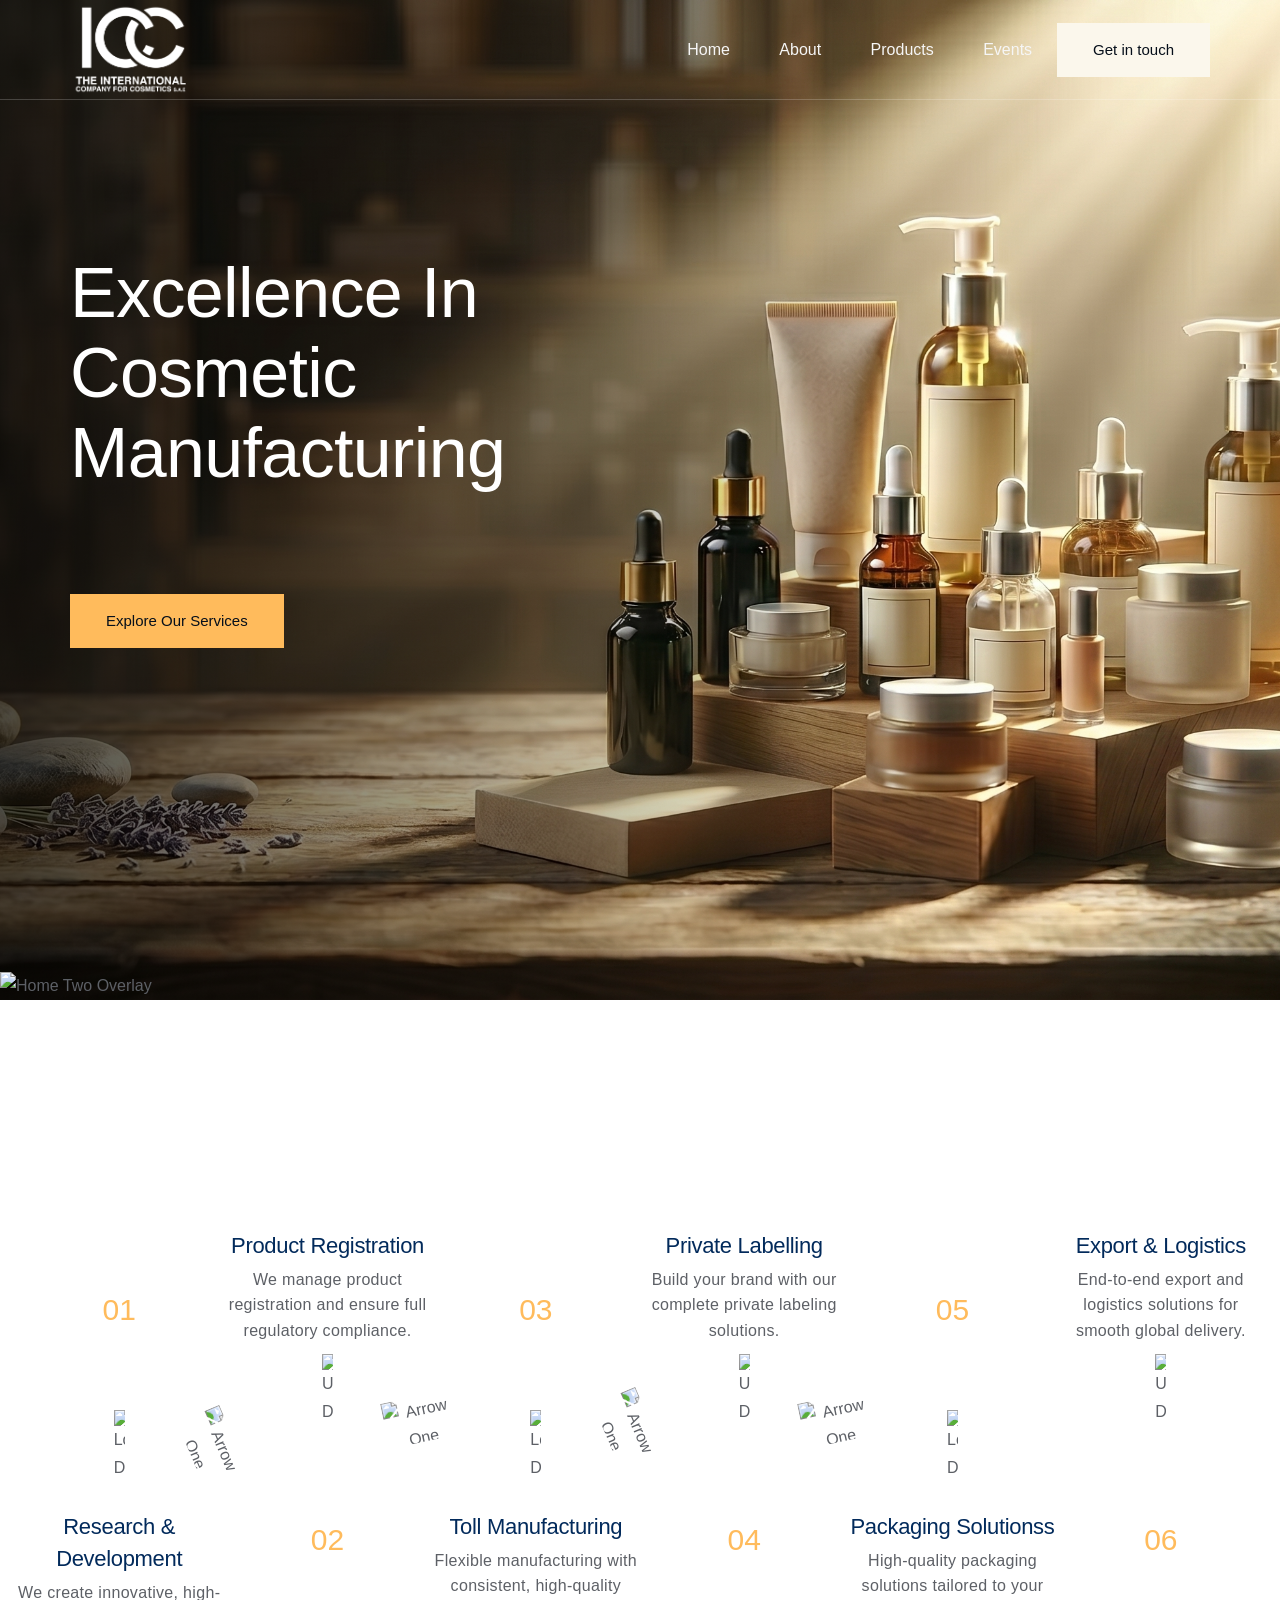
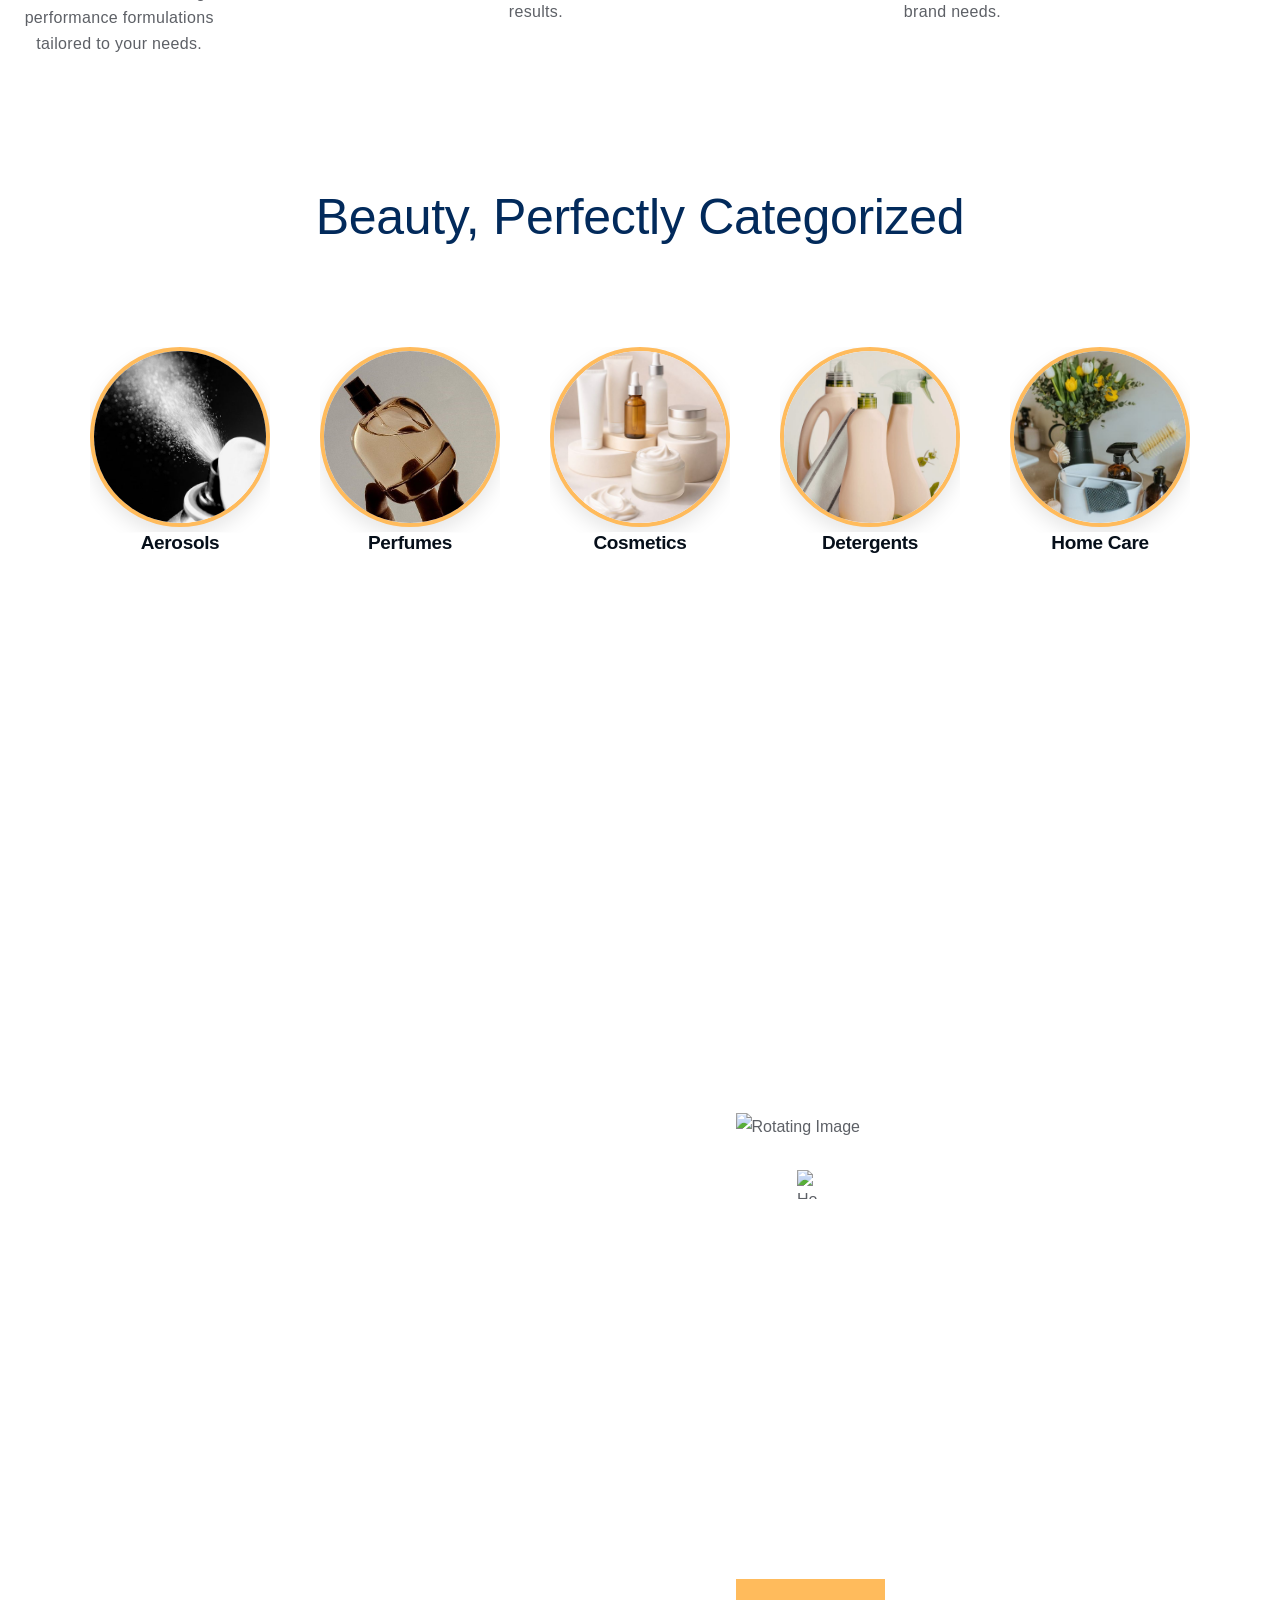
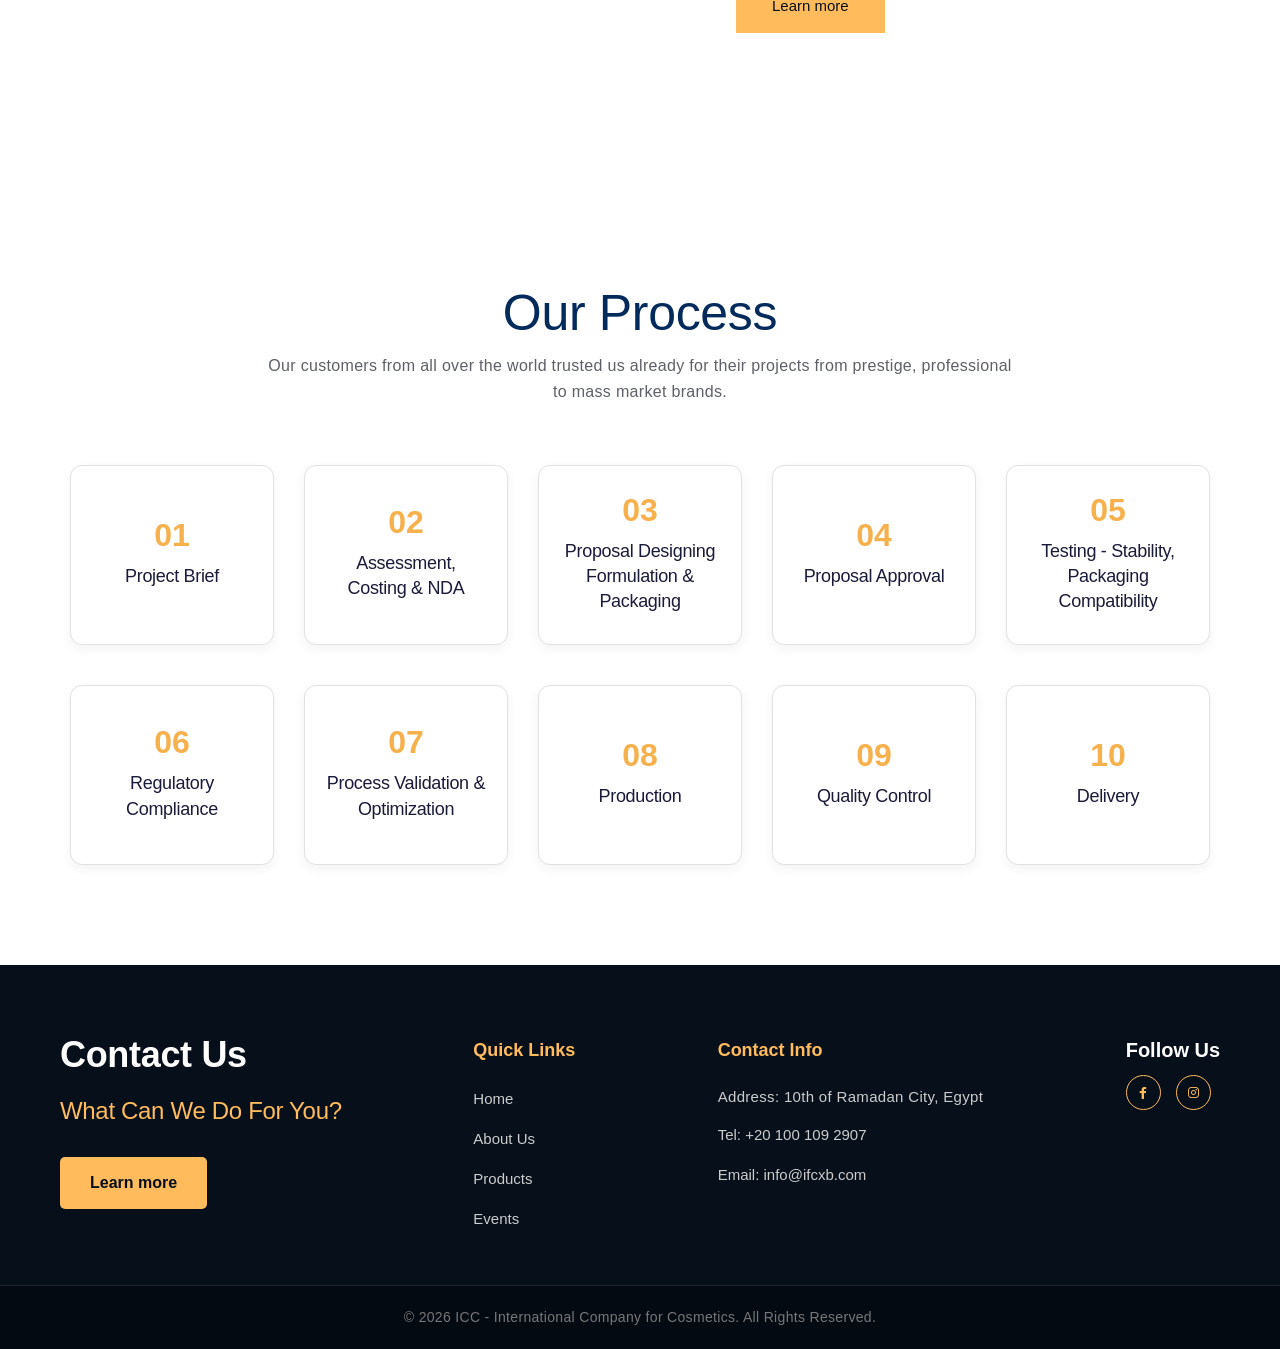
==== index.html @ 1f49db40 "changes" ====
<!doctype html>
<!-- This site was created in Webflow. https://webflow.com --><!-- Last Published: Tue Jan 13 2026 07:09:44 GMT+0000 (Coordinated Universal Time) -->
<html
  data-wf-domain="ICC"
  data-wf-page="6523964abe761c3dc5166242"
  data-wf-site="6514fcb62305724bd718a07d"
  lang="en"
>
  <head>
    <meta charset="utf-8" />
    <title>ICC</title>
    <meta content="ICC" property="og:title" />
    <meta content="ICC" property="twitter:title" />
    <meta content="width=device-width, initial-scale=1" name="viewport" />
    <meta content="Webflow" name="generator" />
    <link
      href="./styles/index.css"
      rel="stylesheet"
      type="text/css"
    />
    <style>
      @media (min-width: 992px) {
        html.w-mod-js:not(.w-mod-ix)
          [data-w-id="071e3e86-463e-b6f0-8498-cfa78ff823eb"] {
          opacity: 0;
        }
        html.w-mod-js:not(.w-mod-ix)
          [data-w-id="6bb37304-ee86-93a1-ad8d-8eeeb323c0fe"] {
          opacity: 0;
        }
        html.w-mod-js:not(.w-mod-ix)
          [data-w-id="728aaae1-816a-d1a3-5b07-75cf613e14bb"] {
          opacity: 0;
        }
        html.w-mod-js:not(.w-mod-ix)
          [data-w-id="728aaae1-816a-d1a3-5b07-75cf613e14bd"] {
          opacity: 0;
        }
        html.w-mod-js:not(.w-mod-ix)
          [data-w-id="b3b9426c-ccab-fcff-055a-0e0388017430"] {
          width: 100%;
          height: 0%;
        }
        html.w-mod-js:not(.w-mod-ix)
          [data-w-id="188086f2-c340-3769-4c10-1cfa62645387"] {
          border-color: rgba(0, 0, 0, 0.2);
          opacity: 0;
        }
        html.w-mod-js:not(.w-mod-ix)
          [data-w-id="f879cd85-0a2a-e65a-8bcc-d711d6ca3aaa"] {
          color: rgb(92, 98, 102);
        }
        html.w-mod-js:not(.w-mod-ix)
          [data-w-id="4a5cc26f-8d55-b94b-1e6e-54438af6a018"] {
          width: 100%;
          height: 0%;
        }
        html.w-mod-js:not(.w-mod-ix)
          [data-w-id="4a5cc26f-8d55-b94b-1e6e-54438af6a014"] {
          color: rgb(92, 98, 102);
        }
        html.w-mod-js:not(.w-mod-ix)
          [data-w-id="af5e9a31-eef7-3111-0822-0a5d21d569c0"] {
          width: 100%;
          height: 0%;
        }
        html.w-mod-js:not(.w-mod-ix)
          [data-w-id="af5e9a31-eef7-3111-0822-0a5d21d569b4"] {
          border-color: rgba(0, 0, 0, 0.2);
          opacity: 0;
        }
        html.w-mod-js:not(.w-mod-ix)
          [data-w-id="af5e9a31-eef7-3111-0822-0a5d21d569bc"] {
          color: rgb(92, 98, 102);
        }
        html.w-mod-js:not(.w-mod-ix)
          [data-w-id="6cd5de2e-22d0-343e-4d48-f7f764d69509"] {
          opacity: 0.5;
        }
        html.w-mod-js:not(.w-mod-ix)
          [data-w-id="6cd5de2e-22d0-343e-4d48-f7f764d69507"] {
          background-color: rgb(255, 187, 92);
        }
        html.w-mod-js:not(.w-mod-ix)
          [data-w-id="6cd5de2e-22d0-343e-4d48-f7f764d69516"] {
          opacity: 0.5;
        }
        html.w-mod-js:not(.w-mod-ix)
          [data-w-id="6cd5de2e-22d0-343e-4d48-f7f764d69514"] {
          background-color: rgb(255, 187, 92);
        }
        html.w-mod-js:not(.w-mod-ix)
          [data-w-id="6cd5de2e-22d0-343e-4d48-f7f764d69523"] {
          opacity: 0.5;
        }
        html.w-mod-js:not(.w-mod-ix)
          [data-w-id="6cd5de2e-22d0-343e-4d48-f7f764d69521"] {
          background-color: rgb(255, 187, 92);
        }
        html.w-mod-js:not(.w-mod-ix)
          [data-w-id="0513c0fd-22af-4e8e-193f-527a50e7b35c"] {
          opacity: 0;
        }
        html.w-mod-js:not(.w-mod-ix)
          [data-w-id="0513c0fd-22af-4e8e-193f-527a50e7b35e"] {
          opacity: 0;
        }
        html.w-mod-js:not(.w-mod-ix)
          [data-w-id="434466f1-9ebb-2233-6ff3-ac277a2d68a5"] {
          opacity: 0;
        }
        html.w-mod-js:not(.w-mod-ix)
          [data-w-id="fbf8000e-6c3c-c722-867e-683444adef9b"] {
          border-color: rgb(64, 81, 154);
        }
        html.w-mod-js:not(.w-mod-ix)
          [data-w-id="4a30f681-77f5-984a-9769-341079f52bf4"] {
          border-color: rgb(64, 81, 154);
        }
        html.w-mod-js:not(.w-mod-ix)
          [data-w-id="5aa7577a-50a5-d13d-510c-15007b7440ac"] {
          border-color: rgb(64, 81, 154);
        }
        html.w-mod-js:not(.w-mod-ix)
          [data-w-id="35eb9a64-b6e1-b44f-864f-c3bdfd9cfa0f"] {
          border-color: rgb(64, 81, 154);
        }
        html.w-mod-js:not(.w-mod-ix)
          [data-w-id="6cd5de2e-22d0-343e-4d48-f7f764d69501"] {
          opacity: 0;
        }
        html.w-mod-js:not(.w-mod-ix)
          [data-w-id="6cd5de2e-22d0-343e-4d48-f7f764d6950e"] {
          opacity: 0;
        }
        html.w-mod-js:not(.w-mod-ix)
          [data-w-id="4a5cc26f-8d55-b94b-1e6e-54438af6a00c"] {
          opacity: 0;
        }
        html.w-mod-js:not(.w-mod-ix)
          [data-w-id="bf609717-250a-c07f-14f4-2fd25a04a545"] {
          opacity: 0;
        }
        html.w-mod-js:not(.w-mod-ix)
          [data-w-id="ec9e3d56-6d89-0897-93cf-727eb426ff71"] {
          opacity: 0;
        }
        html.w-mod-js:not(.w-mod-ix)
          [data-w-id="108be9cd-97df-a757-9bab-4d76572fc4bc"] {
          opacity: 0;
        }
        html.w-mod-js:not(.w-mod-ix)
          [data-w-id="e476cd85-ffac-d830-7ecf-59fff9854714"] {
          opacity: 0;
        }
        html.w-mod-js:not(.w-mod-ix)
          [data-w-id="5af98e02-0d14-9487-59e6-610ca08b89d5"] {
          opacity: 0;
        }
        html.w-mod-js:not(.w-mod-ix)
          [data-w-id="5af98e02-0d14-9487-59e6-610ca08b89d7"] {
          opacity: 0;
        }
        html.w-mod-js:not(.w-mod-ix)
          [data-w-id="6cd5de2e-22d0-343e-4d48-f7f764d6951b"] {
          opacity: 0;
        }
        html.w-mod-js:not(.w-mod-ix)
          [data-w-id="87f1ff9e-052f-ed17-46f9-c74c3272b636"] {
          opacity: 0;
        }
        html.w-mod-js:not(.w-mod-ix)
          [data-w-id="87f1ff9e-052f-ed17-46f9-c74c3272b634"] {
          opacity: 0;
        }
        html.w-mod-js:not(.w-mod-ix)
          [data-w-id="9ec2a915-8604-d647-d8ce-45f7f989e859"] {
          opacity: 0;
        }
      }
    </style>
    <link href="https://fonts.googleapis.com" rel="preconnect" />
    <link
      href="https://fonts.gstatic.com"
      rel="preconnect"
      crossorigin="anonymous"
    />
    <script
      src="https://ajax.googleapis.com/ajax/libs/webfont/1.6.26/webfont.js"
      type="text/javascript"
    ></script>
    <script type="text/javascript">
      WebFont.load({
        google: {
          families: [
            "Open Sans:300,300italic,400,400italic,600,600italic,700,700italic,800,800italic",
            "Work Sans:regular,500,600,700,800",
            "Poppins:300,regular,500,600",
            "Lora:regular,500,600",
          ],
        },
      });
    </script>
    <script type="text/javascript">
      !(function (o, c) {
        var n = c.documentElement,
          t = " w-mod-";
        ((n.className += t + "js"),
          ("ontouchstart" in o ||
            (o.DocumentTouch && c instanceof DocumentTouch)) &&
            (n.className += t + "touch"));
      })(window, document);
    </script>
    <link
      href="./assets/ICC-logo.png"
      rel="shortcut icon"
      type="image/x-icon"
    />
    <link
      href="./assets/ICC-logo.png"
      rel="apple-touch-icon"
    />
    <link rel="stylesheet" href="https://cdnjs.cloudflare.com/ajax/libs/font-awesome/6.0.0/css/all.min.css">
    <style>
      :root {
        --icon-color: #0b2641;
      }

      * {
        box-sizing: border-box;
      }
      a {
        text-decoration: none;
      }

      .name {
        line-height: 120%;
        padding: 4px 0px;
        color: #15151f;
      }

      /* ------------------ Floating Popup ------------------ */
      .floating-popup {
        position: fixed;
        bottom: 24px;
        right: 24px;
        display: flex;
        align-items: center;
        gap: 6px;
        padding: 10px 14px;
        background: #fff;
        border-radius: 14px;
        z-index: 1000;
        animation: popupSlideIn 0.6s ease-out forwards;
        isolation: isolate;
        overflow: hidden;
      }

      /* Gradient border */
      .floating-popup::before {
        content: "";
        position: absolute;
        inset: 0;
        padding: 2px; /* BORDER THICKNESS */
        border-radius: inherit;
        background: linear-gradient(
          90deg,
          #ff4006 0%,
          #ffe9ea 67%,
          #a37cff 100%
        );
        -webkit-mask:
          linear-gradient(#fff 0 0) content-box,
          linear-gradient(#fff 0 0);
        -webkit-mask-composite: xor;
        mask-composite: exclude;
        pointer-events: none;
        z-index: -1;
      }

      /* Lottie background layer */
      .floating-popup .lottie-bg {
        position: absolute;
        z-index: 0;
        pointer-events: none;
        opacity: 0; /* invisible by default */
        transition: opacity 0.5s ease; /* smooth fade */
      }

      /* Keep all content above */
      .floating-popup > * {
        position: relative;
        z-index: 1;
      }

      /* When hovering on floating popup, lottie becomes visible */
      .floating-popup:hover .lottie-bg {
        opacity: 0.6; /* adjust intensity */
      }

      /* ------------------ Base buttons ------------------ */
      .icon-btn {
        display: flex;
        align-items: center;
        height: 35px;
        border-radius: 10px;
        border: none;
        background: #fff;
        cursor: pointer;
        padding: 0;
        overflow: hidden;
        box-shadow: 0 12px 30px rgba(0, 0, 0, 0.2);
        transition: background 0.3s ease;
      }

      /* Icon */
      .icon {
        width: 25px;
        height: 35px;
        display: grid;
        place-items: center;
        font-size: 18px;
        flex-shrink: 0;
      }

      /* ------------------ Expandable button ------------------ */
      .expand-btn {
        display: flex;
        align-items: center;
        padding: 0 6px; /* spacing for text */
        overflow: hidden;
        background: #fff;
        border-radius: 10px;
        cursor: pointer;
        transition: background 0.3s ease;
      }

      .expand-btn .icon {
        flex-shrink: 0; /* icon fixed size */
      }

      .expand-btn .btn-text {
        font-size: 12px;
        font-weight: 500;
        color: var(--icon-color);
        white-space: nowrap;
        opacity: 0;
        max-width: 0;
        overflow: hidden;
        transition:
          max-width 0.5s ease,
          opacity 0.5s ease;
      }

      /* Expanded state */
      .expand-btn.expanded {
        background: #15151f;
        --icon-color: #fff;
      }

      .expand-btn.expanded .btn-text {
        max-width: 150px; /* only text expands, icon stays */
        opacity: 1;
        margin-right: 10px;
      }

      .expand-btn.expanded .icon {
        width: 35px;
      }

      /* R logo */
      .r-logo {
        width: 35px;
        height: 35px;
        display: grid;
        place-items: center;
        font-weight: 700;
        color: #0057ff;
        text-decoration: none;
        background: #fff;
        border-radius: 10px;
        box-shadow: 0 4px 19px rgba(0, 0, 0, 0.24);
        transition: background 0.5s ease;
      }
      .r-logo:hover {
        background: #15151f;
      }

      /* Plus button */
      .plus-btn {
        width: 35px;
        height: 35px;
        display: grid;
        place-items: center;
        background: #15151f;
        cursor: pointer;
        transition: transform 0.3s ease;
      }

      /* Plus icon */
      .plus-icon {
        position: relative;
        width: 12px;
        height: 12px;
        transition: transform 0.3s ease;
      }

      .plus-icon::before,
      .plus-icon::after {
        content: "";
        position: absolute;
        background: #fff;
        border-radius: 2px;
      }

      /* Vertical line */
      .plus-icon::before {
        width: 2px;
        height: 100%;
        left: 50%;
        top: 0;
        transform: translateX(-50%);
      }

      /* Horizontal line */
      .plus-icon::after {
        width: 100%;
        height: 2px;
        top: 50%;
        left: 0;
        transform: translateY(-50%);
      }

      /* Rotation */
      .plus-btn.active .plus-icon {
        transform: rotate(45deg);
      }

      /* ------------------ Similar panel ------------------ */
      .similar-panel {
        position: fixed;
        right: 24px;
        bottom: 100px;
        width: 340px;
        background: #e6e6e6;
        border-radius: 6px;
        box-shadow: 0px 10px 30px rgba(0, 0, 0, 0.3);
        transform: translateY(40px);
        opacity: 0;
        pointer-events: none;
        transition:
          transform 0.35s ease,
          opacity 0.35s ease;
        overflow: hidden;
        z-index: 999;
      }

      .similar-panel.open {
        transform: translateY(0);
        opacity: 1;
        pointer-events: auto;
      }

      .panel-header {
        padding: 0px 9px;
        background: #111;
        color: #fff;
        font-size: 12px;
      }

      .panel-body {
        padding: 8px;
        display: grid;
        grid-template-columns: repeat(3, 1fr);
        gap: 6px;
      }

      .card {
        background: #fff;
        padding: 5px 5px 2px 5px;
        border-radius: 2px;
        display: flex;
        flex-direction: column;
        font-weight: 600;
        font-size: 8px;
        opacity: 1;
        transition: opacity 0.3s ease;
      }

      @media (max-width: 998px) {
        .floating-popup {
          display: none !important;
        }
      }

      @keyframes popupSlideIn {
        from {
          transform: translateY(40px);
          opacity: 0;
        }
        to {
          transform: translateY(0);
          opacity: 1;
        }
      }
    </style>
    <script type="text/javascript">
      window.__WEBFLOW_CURRENCY_SETTINGS = {
        currencyCode: "USD",
        symbol: "$",
        decimal: ".",
        fractionDigits: 2,
        group: ",",
        template:
          '{{wf {"path":"symbol","type":"PlainText"} }} {{wf {"path":"amount","type":"CommercePrice"} }} {{wf {"path":"currencyCode","type":"PlainText"} }}',
        hideDecimalForWholeNumbers: false,
      };
    </script>
  </head>
  <body>
    <nav class="navbar-section">
      <div
        data-animation="default"
        data-collapse="medium"
        data-duration="400"
        data-easing="ease"
        data-easing2="ease"
        role="banner"
        class="navbar-main transparent w-nav"
      >
        <div class="nav-sticky-bg transparent no-border"></div>
        <div class="big-container">
          <a href="./index.html" role="link" class="navbar-logo-link w-nav-brand"
            ><img
              src="./assets/ICC-logo.png"
              width="160"
              height="90"
              alt="White Logo"
              class="autofit"
          /></a>
          <div role="navigation" class="home-one-navbar-menu w-nav-menu">
            <div class="navbar-menu-left">
              <div
                data-hover="true"
                data-delay="300"
                data-w-id="b2f4e6cf-f1be-af7f-1043-5bab6765e625"
                class="navbar-menu-dropdown w-dropdown"
              >
               <a href="./index.html" class="menu-link-toggle white-menu w-nav-link">
    Home
  </a>
                <!-- <nav class="dropdown-list w-dropdown-list">
                  <div class="dropdown-linklist">
                    <a
                      href="/home/home-one"
                      role="link"
                      class="navbar-dropdown-link nav-top w-inline-block"
                      ><div
                        id="w-node-b2f4e6cf-f1be-af7f-1043-5bab6765e62d-6765e61d"
                        class="submenu-text"
                      >
                        Home one
                      </div></a
                    ><a
                      href="/home/home-two"
                      role="link"
                      aria-current="page"
                      class="navbar-dropdown-link w-inline-block w--current"
                      ><div
                        id="w-node-b2f4e6cf-f1be-af7f-1043-5bab6765e630-6765e61d"
                        class="submenu-text"
                      >
                        Home two
                      </div></a
                    ><a
                      href="/home/home-three"
                      role="link"
                      class="navbar-dropdown-link nav-bottom w-inline-block"
                      ><div
                        id="w-node-b2f4e6cf-f1be-af7f-1043-5bab6765e633-6765e61d"
                        class="submenu-text"
                      >
                        Home three
                      </div></a
                    >
                  </div>
                </nav> -->
              </div>
              <div
                data-hover="true"
                data-delay="300"
                data-w-id="b2f4e6cf-f1be-af7f-1043-5bab6765e635"
                class="navbar-menu-dropdown w-dropdown"
              >
               <a href="./about.html" class="menu-link-toggle white-menu w-nav-link">
    About
  </a>
                <!-- <nav class="dropdown-list w-dropdown-list">
                  <div class="dropdown-linklist">
                    <a
                      href="/about-us/about-us-one"
                      role="link"
                      class="navbar-dropdown-link nav-top w-inline-block"
                      ><div
                        id="w-node-b2f4e6cf-f1be-af7f-1043-5bab6765e63d-6765e61d"
                        class="submenu-text"
                      >
                        About us one
                      </div></a
                    ><a
                      href="/about-us/about-us-two"
                      role="link"
                      class="navbar-dropdown-link w-inline-block"
                      ><div
                        id="w-node-b2f4e6cf-f1be-af7f-1043-5bab6765e640-6765e61d"
                        class="submenu-text"
                      >
                        About us two
                      </div></a
                    ><a
                      href="/about-us/about-us-three"
                      role="link"
                      class="navbar-dropdown-link w-inline-block"
                      ><div
                        id="w-node-_505cab6e-6a81-5ebc-297e-ebeaf00283a6-6765e61d"
                        class="submenu-text"
                      >
                        About us three
                      </div></a
                    ><a
                      href="/awards-and-recognition"
                      role="link"
                      class="navbar-dropdown-link w-inline-block"
                      ><div
                        id="w-node-c79e3d92-ad26-5dad-51b6-23d761de1a6f-6765e61d"
                        class="submenu-text"
                      >
                        Awards and recognition
                      </div></a
                    ><a
                      href="/book-a-consultation"
                      role="link"
                      class="navbar-dropdown-link w-inline-block"
                      ><div
                        id="w-node-_769cf4cb-d4dd-178a-a89e-08d48d0821af-6765e61d"
                        class="submenu-text"
                      >
                        Book a consultation
                      </div></a
                    ><a
                      href="/case-studies"
                      role="link"
                      class="navbar-dropdown-link w-inline-block"
                      ><div
                        id="w-node-_0ea5aa81-9b60-2236-3835-4add9385893c-6765e61d"
                        class="submenu-text"
                      >
                        Case studies
                      </div></a
                    ><a
                      href="/expertise"
                      role="link"
                      class="navbar-dropdown-link w-inline-block"
                      ><div
                        id="w-node-_9cca3ac7-b004-24d3-86c9-f4a59da8dc0b-6765e61d"
                        class="submenu-text"
                      >
                        Expertise
                      </div></a
                    ><a
                      href="/request-a-demo"
                      role="link"
                      class="navbar-dropdown-link w-inline-block"
                      ><div
                        id="w-node-_03d0267c-f411-6c8d-5e5f-15410512546d-6765e61d"
                        class="submenu-text"
                      >
                        Request a demo
                      </div></a
                    ><a
                      href="/shop"
                      role="link"
                      class="navbar-dropdown-link nav-bottom w-inline-block"
                      ><div
                        id="w-node-_18606fa3-7f4b-0d7c-630b-ef203f04e6dc-6765e61d"
                        class="submenu-text"
                      >
                        Shop
                      </div></a
                    >
                  </div>
                </nav> -->
              </div>
              <div
                data-hover="true"
                data-delay="300"
                data-w-id="b2f4e6cf-f1be-af7f-1043-5bab6765e642"
                class="navbar-menu-dropdown w-dropdown"
              >
              <a href="./products.html" class="menu-link-toggle white-menu w-nav-link">
    Products
  </a>
                <!-- <nav class="dropdown-list w-dropdown-list">
                  <div class="dropdown-linklist">
                    <a
                      href="/service/service-one"
                      role="link"
                      class="navbar-dropdown-link nav-top w-inline-block"
                      ><div
                        id="w-node-b2f4e6cf-f1be-af7f-1043-5bab6765e64a-6765e61d"
                        class="submenu-text"
                      >
                        Service one
                      </div></a
                    ><a
                      href="/service/service-two"
                      role="link"
                      class="navbar-dropdown-link w-inline-block"
                      ><div
                        id="w-node-b2f4e6cf-f1be-af7f-1043-5bab6765e64d-6765e61d"
                        class="submenu-text"
                      >
                        Service two
                      </div></a
                    ><a
                      href="/service/service-three"
                      role="link"
                      class="navbar-dropdown-link nav-bottom w-inline-block"
                      ><div
                        id="w-node-_9d5c4db4-8a69-5c6f-cf59-720484f21e05-6765e61d"
                        class="submenu-text"
                      >
                        Service three
                      </div></a
                    >
                  </div>
                </nav> -->
              </div>
              <div
                data-hover="true"
                data-delay="300"
                data-w-id="b2f4e6cf-f1be-af7f-1043-5bab6765e64f"
                class="navbar-menu-dropdown w-dropdown"
              >
                <div class="menu-link-toggle white-menu w-dropdown-toggle">
                  <!-- <img
                    src="https://cdn.prod.website-files.com/6514fcb62305724bd718a07d/65150ee0f77621cc18fe19b1_Dropdown-Icon.svg"
                    alt="Dropdown Icon"
                    width="20"
                    height="20"
                    class="dropdown-icon color-white"
                  /> -->
                  <div>Events</div>
                </div>
                <!-- <nav class="dropdown-list w-dropdown-list">
                  <div class="dropdown-linklist">
                    <a
                      href="/blog/blog-page-one"
                      role="link"
                      class="navbar-dropdown-link nav-top w-inline-block"
                      ><div
                        id="w-node-b2f4e6cf-f1be-af7f-1043-5bab6765e657-6765e61d"
                        class="submenu-text"
                      >
                        Blog page one
                      </div></a
                    ><a
                      href="/blog/blog-page-two"
                      role="link"
                      class="navbar-dropdown-link w-inline-block"
                      ><div
                        id="w-node-fcd5ec04-fe9e-ee56-5194-e11353b99174-6765e61d"
                        class="submenu-text"
                      >
                        Blog page two
                      </div></a
                    ><a
                      href="/blog/blog-page-three"
                      role="link"
                      class="navbar-dropdown-link nav-bottom w-inline-block"
                      ><div
                        id="w-node-_6af3771f-e75b-ee95-36d1-ea0209d2f399-6765e61d"
                        class="submenu-text"
                      >
                        Blog page three
                      </div></a
                    >
                  </div>
                </nav> -->
              </div>
              <!-- <div
                data-hover="true"
                data-delay="300"
                data-w-id="b2f4e6cf-f1be-af7f-1043-5bab6765e65c"
                class="navbar-menu-dropdown w-dropdown"
              >
            
               
              </div> -->
                          <a href="./contact-us.html" class="mobile-get-in-touch">Get in touch</a>
            </div>
          </div>
          <div class="button-and-card-wrap">
           
            <div class="navbar-menu-right responsive-hidden">
              <div class="home-one-hero-button">
                <div class="hero-button-background"></div>
                <a
                  href="./contact-us.html"
                  data-w-id="b5dfbe5e-9d2a-ff85-7314-a632b87437c1"
                  class="button-main w-button"
                  >Get in touch</a
                >
              </div>
            </div>
          </div>
          <div class="w-layout-hflex">
            <div class="navbar-menu-btn w-nav-button">
              <div class="menu-icon_component">
                <div class="line-hamburger-top color-white"></div>
                <div class="line-hamburger-middle color-white">
                  <div class="menu-icon-line-middle-inner"></div>
                </div>
                <div class="line-hamburger-bottom color-white"></div>
              </div>
            </div>
          </div>
        </div>
      </div>
    </nav>
    <section class="home-three-hero-section position-relative">
      <div class="w-layout-blockcontainer container-one w-container">
        <div class="home-three-hero-block">
          <div
            data-w-id="6bb37304-ee86-93a1-ad8d-8eeeb323c0fe"
            class="fueling-text"
          >
              Innovation In Every Formula
          </div>
          <h1 class="text-white margin-top-ten">
             Excellence In Cosmetic Manufacturing
          </h1>
          <p
            data-w-id="071e3e86-463e-b6f0-8498-cfa78ff823eb"
            class="color-white margin-bottom-thirty"
          >
            Delivering premium raw materials and tailored solutions for the cosmetics
  and fragrance industry with a focus on quality, reliability, and performance.
          </p>
          <div class="home-one-banner-btn">
            <div
              data-w-id="071e3e86-463e-b6f0-8498-cfa78ff823ee"
              class="btn---wrap"
            >
              <div class="btn---bg-wrap">
                <div class="btn---bg-circle-wrap">
                  <div
                    style="
                      -webkit-transform: translate3d(0, 0, 0) scale3d(0, 0, 1)
                        rotateX(0) rotateY(0) rotateZ(0) skew(0, 0);
                      -moz-transform: translate3d(0, 0, 0) scale3d(0, 0, 1)
                        rotateX(0) rotateY(0) rotateZ(0) skew(0, 0);
                      -ms-transform: translate3d(0, 0, 0) scale3d(0, 0, 1)
                        rotateX(0) rotateY(0) rotateZ(0) skew(0, 0);
                      transform: translate3d(0, 0, 0) scale3d(0, 0, 1)
                        rotateX(0) rotateY(0) rotateZ(0) skew(0, 0);
                    "
                    class="btn---bg-circle"
                  ></div>
                </div>
              </div>
              <a href="#" class="btn w-button">Explore Our Services</a>
            </div>
            <div class="home-one-hero-button">
              <div
                style="width: 0%; opacity: 0; border-color: rgb(255, 187, 92)"
                class="hero-button-background"
              ></div>
              <a
                href="#services-section"
                data-w-id="071e3e86-463e-b6f0-8498-cfa78ff823f6"
                class="button-main margin-top-ten w-button"
                >Explore Our Services</a
              >
            </div>
          </div>
        </div>
      </div>
      <div class="home-three-hero-overlay"></div>
      <div class="home-three-hero-overlay-two">
        <img
          src="https://cdn.prod.website-files.com/6514fcb62305724bd718a07d/6569582e81a1088d80b6edcf_Home%20Two%20Overlay.svg"
          loading="lazy"
          height=""
          alt="Home Two Overlay"
          width="1922"
          class="full-width"
        />
      </div>
    </section>
    <section id="services-section" class="home-three-provide-section">
      <div class="w-layout-blockcontainer container-one w-container">
        <div
          class="w-layout-vflex home-one-we-provide-block home-three-industries"
        >
          <h2
            data-w-id="0513c0fd-22af-4e8e-193f-527a50e7b35c"
            class="margin-bottom-twenty home-one-we-provide-heading"
          >
            Industries we serve
          </h2>
          <p
            data-w-id="0513c0fd-22af-4e8e-193f-527a50e7b35e"
            class="padding-left-right-twelve-percent home-one-we-provide-text home-one-we-provide-heading"
          >
           We can guide you and provide all the documentation you need for registering your products wherever you want to distribute them.
The mandatory labelling information will be integrated as per the regulatory requirements of your market and country.
          </p>
        </div>
      </div>
      <div class="w-layout-hflex arrow-circle-block">
        <div class="number-block">
          <img
            src="https://cdn.prod.website-files.com/6514fcb62305724bd718a07d/652689b75aca44536ee604be_Arrow-One.webp"
            alt="Arrow One"
            width="72.5"
            height="46"
            class="arrow-img-left"
          />
          <div class="w-layout-vflex number-image-bg-outer">
            <div class="number-img-bg-inner"><div>01</div></div>
            <img
              src="https://cdn.prod.website-files.com/6514fcb62305724bd718a07d/65268966b88dbb65dde20d03_Lower-Dot.webp"
              width="11"
              alt="Lower Dot"
              height="81"
              class="arrow-down-img"
            />
          </div>
          <div class="w-layout-vflex number-text-block-outer">
            <h3 class="home-three-number-heading">Research & Development</h3>
            <p>We create innovative, high-performance formulations tailored to your needs.</p>
          </div>
        </div>
        <div class="number-block number-block-revers">
          <div class="w-layout-vflex number-text-block-outer">
            <h3 class="home-three-number-heading">Product Registration</h3>
            <p>We manage product registration and ensure full regulatory compliance.</p>
          </div>
          <div class="w-layout-vflex number-image-bg-outer">
            <img
              src="https://cdn.prod.website-files.com/6514fcb62305724bd718a07d/65268966cce78bd18a6339dd_Upper-Dot.webp"
              width="11"
              alt="Upper Dot"
              height="86"
              class="arrow-down-img"
            />
            <div class="number-img-bg-inner"><div>02</div></div>
          </div>
          <img
            src="https://cdn.prod.website-files.com/6514fcb62305724bd718a07d/652689b75aca44536ee604be_Arrow-One.webp"
            width="72.5"
            alt="Arrow One"
            height="46"
            class="arrow-img-left arrow-img-right"
          />
        </div>
        <div class="number-block">
          <img
            src="https://cdn.prod.website-files.com/6514fcb62305724bd718a07d/652689b75aca44536ee604be_Arrow-One.webp"
            alt="Arrow One"
            width="72.5"
            height="46"
            class="arrow-img-left"
          />
          <div class="w-layout-vflex number-image-bg-outer">
            <div class="number-img-bg-inner"><div>03</div></div>
            <img
              src="https://cdn.prod.website-files.com/6514fcb62305724bd718a07d/65268966b88dbb65dde20d03_Lower-Dot.webp"
              width="11"
              alt="Lower Dot"
              height="81"
              class="arrow-down-img"
            />
          </div>
          <div class="w-layout-vflex number-text-block-outer">
            <h3 class="home-three-number-heading">Toll Manufacturing</h3>
            <p>Flexible manufacturing with consistent, high-quality results.</p>
          </div>
        </div>
        <div class="number-block number-block-revers">
          <img
            src="https://cdn.prod.website-files.com/6514fcb62305724bd718a07d/652689b75aca44536ee604be_Arrow-One.webp"
            alt="Arrow One"
            width="72.5"
            height="46"
            class="arrow-img-left arrow-img-right"
          />
          <div class="w-layout-vflex number-text-block-outer">
            <h3 class="home-three-number-heading">Private Labelling</h3>
            <p>Build your brand with our complete private labeling solutions.</p>
          </div>
          <div class="w-layout-vflex number-image-bg-outer">
            <img
              src="https://cdn.prod.website-files.com/6514fcb62305724bd718a07d/65268966cce78bd18a6339dd_Upper-Dot.webp"
              width="11"
              alt="Upper Dot"
              height="86"
              class="arrow-down-img"
            />
            <div class="number-img-bg-inner"><div>04</div></div>
          </div>
        </div>
        <div class="number-block">
          <div class="w-layout-vflex number-image-bg-outer">
            <div class="number-img-bg-inner"><div>05</div></div>
            <img
              src="https://cdn.prod.website-files.com/6514fcb62305724bd718a07d/65268966b88dbb65dde20d03_Lower-Dot.webp"
              width="11"
              alt="Lower Dot"
              height="81"
              class="arrow-down-img"
            />
          </div>
          <div class="w-layout-vflex number-text-block-outer">
            <h3 class="home-three-number-heading">Packaging Solutionss</h3>
            <p>High-quality packaging solutions tailored to your brand needs.</p>
          </div>
        </div>
         <div class="number-block number-block-revers">
          <!-- <img
            src="https://cdn.prod.website-files.com/6514fcb62305724bd718a07d/652689b75aca44536ee604be_Arrow-One.webp"
            alt="Arrow One"
            width="72.5"
            height="46"
            class="arrow-img-left arrow-img-right"
          /> -->
          <div class="w-layout-vflex number-text-block-outer">
            <h3 class="home-three-number-heading">Export & Logistics</h3>
            <p>End-to-end export and logistics solutions for smooth global delivery.</p>
          </div>
          <div class="w-layout-vflex number-image-bg-outer">
            <img
              src="https://cdn.prod.website-files.com/6514fcb62305724bd718a07d/65268966cce78bd18a6339dd_Upper-Dot.webp"
              width="11"
              alt="Upper Dot"
              height="86"
              class="arrow-down-img"
            />
            <div class="number-img-bg-inner"><div>06</div></div>
          </div>
        </div>
      </div>
      <!-- <div
        data-w-id="434466f1-9ebb-2233-6ff3-ac277a2d68a5"
        class="home-one-btn-block home-three-service-btn"
      >
        <div class="home-one-hero-button">
          <div
            style="width: 0%; opacity: 0; border-color: rgb(255, 187, 92)"
            class="hero-button-background"
          ></div>
          <a
            href="/service/service-two"
            data-w-id="434466f1-9ebb-2233-6ff3-ac277a2d68a8"
            style="color: rgb(6, 15, 26)"
            class="button-main w-button"
            >View all services</a
          >
        </div>
      </div> -->
    </section>
     <section class="home-one-provide-section">
      <div class="w-layout-blockcontainer container-one w-container">
        <div class="w-layout-vflex home-one-we-provide-block" style="margin-bottom: 80px;">
          <h2
            data-w-id="17818a9b-7116-69cf-8140-38087c9f3d95"
            class="margin-bottom-twenty margin-top-zero home-one-we-provide-text"
          >
           Beauty, Perfectly Categorized
          </h2>
          <!-- <p
            data-w-id="0954c48d-c2dd-1c7d-ac50-e77b88d22217"
            class="padding-left-right-twelve-percent home-one-we-provide-text"
          >
            Aenean egestas mattis magna non rutrum. Sed vulputate erat sed
            aliquet blandit.
          </p> -->
        </div>
        <div class="w-layout-hflex home-one-provide-block">
          <div
            data-w-id="321e0bd3-e07b-a8d6-1279-6320c179dc02"
            class="home-one-previous-wrap"
          >
           <a href="./aerosols.html" class="home-one-provide-box-link">
  <div
    data-w-id="bb5b8303-e2e5-2adf-afd2-22cf72b6ad11"
    style="background-color: rgb(255, 255, 255)"
    class="home-one-provide-box"
  >
    <div class="home-one-img-block full-width">
      <img
        src="./assets/aerosols.jpg"
        class="autofit full-width"
        alt="Aerosols"
      />
    </div>

    <div class="home-one-data-block">
      <h3 class="home-one-project-heading margin-bottom-fifteen">
        Aerosols
      </h3>
    </div>
  </div>
</a>
            <!-- <a
              role="button"
              href="/service/service-one"
              class="service-btn w-inline-block"
              ><img
                src="https://cdn.prod.website-files.com/6514fcb62305724bd718a07d/65150ac47292ae4c089c7645_Star-Circle.webp"
                alt="Star Circle"
                width="49"
                height="49"
                class="autofit"
            /></a> -->
          </div>
          <div
            data-w-id="100c2c64-423d-17cd-b7bb-d659c05a1f4c"
            class="home-one-previous-wrap"
          >
            <a href="./perfumes.html" class="home-one-provide-box-link">
  <div
    data-w-id="bb5b8303-e2e5-2adf-afd2-22cf72b6ad11"
    style="background-color: rgb(255, 255, 255)"
    class="home-one-provide-box"
  >
    <div class="home-one-img-block full-width">
      <img
        src="./assets/perfumes.jpg"
        class="autofit full-width"
        alt="Perfumes"
      />
    </div>

    <div class="home-one-data-block">
      <h3 class="home-one-project-heading margin-bottom-fifteen">
        Perfumes
      </h3>
    </div>
  </div>
</a>
            <!-- <a
              role="button"
              href="/service/service-two"
              class="service-btn w-inline-block"
              ><img
                src="https://cdn.prod.website-files.com/6514fcb62305724bd718a07d/65150ac47292ae4c089c7645_Star-Circle.webp"
                alt="Star Circle"
                width="49"
                height="49"
                class="autofit"
            /></a> -->
          </div>
          <div
            data-w-id="a3a6072b-9d09-12ec-4316-7e05556e71d3"
            class="home-one-previous-wrap"
          >
             <a href="./cosmetics.html" class="home-one-provide-box-link">
  <div
    data-w-id="bb5b8303-e2e5-2adf-afd2-22cf72b6ad11"
    style="background-color: rgb(255, 255, 255)"
    class="home-one-provide-box"
  >
    <div class="home-one-img-block full-width">
      <img
        src="./assets/cosmetics.jpg"
        class="autofit full-width"
        alt="Cosmetics"
      />
    </div>

    <div class="home-one-data-block">
      <h3 class="home-one-project-heading margin-bottom-fifteen">
        Cosmetics
      </h3>
    </div>
  </div>
</a>
            <!-- <a
              role="button"
              href="/service/service-three"
              class="service-btn w-inline-block"
              ><img
                src="https://cdn.prod.website-files.com/6514fcb62305724bd718a07d/65150ac47292ae4c089c7645_Star-Circle.webp"
                alt="Star Circle"
                width="49"
                height="49"
                class="autofit"
            /></a> -->
          </div>
           <div
            data-w-id="a3a6072b-9d09-12ec-4316-7e05556e71d3"
            class="home-one-previous-wrap"
          >
           <a href="./detergents.html" class="home-one-provide-box-link">
  <div
    data-w-id="bb5b8303-e2e5-2adf-afd2-22cf72b6ad11"
    style="background-color: rgb(255, 255, 255)"
    class="home-one-provide-box"
  >
    <div class="home-one-img-block full-width">
      <img
        src="./assets/detergents.jpg"
        class="autofit full-width"
        alt="Home care"
      />
    </div>

    <div class="home-one-data-block">
      <h3 class="home-one-project-heading margin-bottom-fifteen">
        Detergents
      </h3>
    </div>
  </div>
</a>
            <!-- <a
              role="button"
              href="/service/service-three"
              class="service-btn w-inline-block"
              ><img
                src="https://cdn.prod.website-files.com/6514fcb62305724bd718a07d/65150ac47292ae4c089c7645_Star-Circle.webp"
                alt="Star Circle"
                width="49"
                height="49"
                class="autofit"
            /></a> -->
          </div>
            <div
            data-w-id="a3a6072b-9d09-12ec-4316-7e05556e71d3"
            class="home-one-previous-wrap"
          >
           <a href="./home-care.html" class="home-one-provide-box-link">
  <div
    data-w-id="bb5b8303-e2e5-2adf-afd2-22cf72b6ad11"
    style="background-color: rgb(255, 255, 255)"
    class="home-one-provide-box"
  >
    <div class="home-one-img-block full-width">
      <img
        src="./assets/home-care.jpg"
        class="autofit full-width"
        alt="Home care"
      />
    </div>

    <div class="home-one-data-block">
      <h3 class="home-one-project-heading margin-bottom-fifteen">
        Home Care
      </h3>
    </div>
  </div>
</a>
            <!-- <a
              role="button"
              href="/service/service-three"
              class="service-btn w-inline-block"
              ><img
                src="https://cdn.prod.website-files.com/6514fcb62305724bd718a07d/65150ac47292ae4c089c7645_Star-Circle.webp"
                alt="Star Circle"
                width="49"
                height="49"
                class="autofit"
            /></a> -->
          </div>
        </div>
        
        <!-- <div class="home-one-btn-block">
          <div class="home-one-hero-button">
            <div
              style="width: 0%; opacity: 0; border-color: rgb(255, 187, 92)"
              class="hero-button-background"
            ></div>
            <a
              href="/service/service-one"
              data-w-id="15979e26-f599-6516-c79f-f984d8fae787"
              style="color: rgb(6, 15, 26)"
              class="button-main w-button"
              >Learn more</a
            >
          </div>
        </div> -->
      </div>
      <div class="w-layout-hflex about-one-social-flex-block">
        <div class="service-block">Our Categorized</div>
        <img
          src="https://cdn.prod.website-files.com/6514fcb62305724bd718a07d/6527db6ed845e12e5db202c1_Service-Line.png"
          width="219"
          height="2"
          alt="Service Line"
          class="image-height-auto middle-align"
        />
      </div>
    </section>
    
    <section class="home-three-about-section">
      <div class="w-layout-blockcontainer container-one w-container">
        <div class="w-layout-vflex home-three-about-block">
          <img
            src="https://cdn.prod.website-files.com/6514fcb62305724bd718a07d/65276e9341a3b58a61f3f91c_About-Us-Img.webp"
            data-w-id="bf609717-250a-c07f-14f4-2fd25a04a545"
            width="701"
            height="90"
            alt="About Us Image"
            srcset="
              https://cdn.prod.website-files.com/6514fcb62305724bd718a07d/65276e9341a3b58a61f3f91c_About-Us-Img-p-500.webp   500w,
              https://cdn.prod.website-files.com/6514fcb62305724bd718a07d/65276e9341a3b58a61f3f91c_About-Us-Img-p-800.webp   800w,
              https://cdn.prod.website-files.com/6514fcb62305724bd718a07d/65276e9341a3b58a61f3f91c_About-Us-Img-p-1080.webp 1080w,
              https://cdn.prod.website-files.com/6514fcb62305724bd718a07d/65276e9341a3b58a61f3f91c_About-Us-Img.webp        1402w
            "
            sizes="(max-width: 991px) 100vw, 701px"
            class="autofit about-img"
          />
        </div>
        <div class="home-three-mission-block">
          <h2
            class="color-white margin-top-zero home-three-mission-block-heading"
          >
           More Than A Private Label Cosmetics
Manufacturer - Your Partner
          </h2>
        </div>
        <div class="w-layout-hflex about-three-learn-more-block">
          <div class="about-three-learn-left">
            <img
              src="./assets/machine.png"
              data-w-id="108be9cd-97df-a757-9bab-4d76572fc4bc"
              width="626"
              height="609"
              alt="Home Three About Image"              sizes="(max-width: 479px) 100vw, (max-width: 767px) 94vw, 626px"
              class="autofit"
            />
          </div>
          <div class="about-three-learn-right">
            <div class="lightbox-block home-three-lightbox">
              <a href="./about.html" class="lightbox-link w-inline-block w-lightbox"
                ><img
                  src="https://cdn.prod.website-files.com/6514fcb62305724bd718a07d/65150ac3c943fa1c59cda6ed_Rotating-Img.webp"
                  width="143"
                  height="143"
                  alt="Rotating Image"
                  class="rotate-image"
                /><img
                  src="https://cdn.prod.website-files.com/6514fcb62305724bd718a07d/65150ac201897d1fe3d86472_Home-One-Down-Arrow.svg"
                  width="20"
                  height="29"
                  alt="Home One Down Arrow"
                  class="play-icon"
                />
               </a
              >
            </div>
            <div class="learn-more-inner-block">
              <p
                data-w-id="ec9e3d56-6d89-0897-93cf-727eb426ff71"
                class="color-grey"
              >
             More than a Private Label Cosmetics manufacturer, we deliver unique, ready-to-market products, based on your vision and your market requirements.

Our customers from all over the world trusted us already for their projects from prestige, professional to mass market brands
              </p>
              <div
                data-w-id="e476cd85-ffac-d830-7ecf-59fff9854714"
                class="w-layout-hflex home-three-learn-more-clients-block"
              >
                <div class="home-three-counter-block">
                  <div class="counter-heading">20k+</div>
                  <img
                    src="https://cdn.prod.website-files.com/6514fcb62305724bd718a07d/6527728826147fac4eae3fe6_Grey-Small-Line.svg"
                    alt="Grey Small Line"
                    width="18"
                    height="2"
                    class="autofit"
                  />
                  <div class="counter-text">Happy clients</div>
                </div>
                <div class="home-three-counter-block">
                  <div class="counter-heading">115+</div>
                  <img
                    src="https://cdn.prod.website-files.com/6514fcb62305724bd718a07d/6527728826147fac4eae3fe6_Grey-Small-Line.svg"
                    alt="Grey Small Line"
                    width="18"
                    height="2"
                    class="autofit"
                  />
                  <div class="counter-text">Complete project</div>
                </div>
                <div class="home-three-counter-block">
                  <div class="counter-heading">25</div>
                  <img
                    src="https://cdn.prod.website-files.com/6514fcb62305724bd718a07d/6527728826147fac4eae3fe6_Grey-Small-Line.svg"
                    alt="Grey Small Line"
                    width="18"
                    height="2"
                    class="autofit"
                  />
                  <div class="counter-text">We are countries</div>
                </div>
              </div>
              <div class="home-one-banner-btn">
                <div class="home-one-hero-button">
                  <div
                    style="
                      width: 0%;
                      opacity: 0;
                      border-color: rgb(255, 187, 92);
                    "
                    class="hero-button-background"
                  ></div>
                  <a
                    href="./about.html"
                    data-w-id="1644af2a-7909-f429-bcb7-6c8e85134e84"
                    style="color: rgb(6, 15, 26)"
                    class="button-main w-button"
                    >Learn more</a
                  >
                </div>
              </div>
            </div>
          </div>
        </div>
      </div>
    </section>
    <section class="home-three-discover-section display-none">
      <div class="w-layout-blockcontainer container-one w-container">
        <div class="w-layout-vflex discover-flex-outer">
          <div class="w-layout-hflex discover-hover-flex">
            <div class="text-one">Let’s discover</div>
            <div class="discover-hover-block">
              <img
                src="https://cdn.prod.website-files.com/6514fcb62305724bd718a07d/652522307d5e0b055ea97783_Discover-How-Img.webp"
                width="186"
                height="100"
                alt="Discover How Img"
                class="autofit"
              />
            </div>
            <div class="text-two">how</div>
          </div>
          <div class="w-layout-hflex discover-hover-flex two">
            <div class="text-one">Our</div>
            <div class="discover-hover-block">
              <img
                src="https://cdn.prod.website-files.com/6514fcb62305724bd718a07d/65252230cde66887c8cddf7a_Our-Oil-Img.webp"
                width="142.5"
                height="83"
                alt="Our Oil Image"
                class="autofit"
              />
            </div>
            <div class="text-two">oil &amp; Gas Project</div>
          </div>
          <div class="w-layout-hflex discover-hover-flex">
            <div class="text-one">COmplete</div>
            <div class="discover-hover-block">
              <img
                src="https://cdn.prod.website-files.com/6514fcb62305724bd718a07d/6525222f8eb14fccc96a84f3_Complete-Work-Img.webp"
                width="153"
                height="98"
                alt="Compleate Work Image"
                class="autofit"
              />
            </div>
            <div class="text-two">Work</div>
          </div>
        </div>
      </div>
    </section>
 <section class="home-three-benefits">
  <div class="w-layout-blockcontainer container-one w-container">
    <div class="w-layout-vflex home-three-benefits-wrap">
      <h2>Our Process</h2>
      <p class="home-three-benefits-paragraph text-center">
        Our customers from all over the world trusted us already for their projects from prestige, professional to mass market brands.
      </p>
    </div>
    
    <div class="home-three-benefits-grid">
      <div class="w-layout-vflex home-three-benefits-card">
        <div class="step-number">01</div>
        <h3 class="margin-bottom-none">Project Brief</h3>
      </div>
      <div class="w-layout-vflex home-three-benefits-card">
        <div class="step-number">02</div>
        <h3 class="margin-bottom-none">Assessment, Costing & NDA</h3>
      </div>
      <div class="w-layout-vflex home-three-benefits-card">
        <div class="step-number">03</div>
        <h3 class="margin-bottom-none">Proposal Designing Formulation & Packaging</h3>
      </div>
      <div class="w-layout-vflex home-three-benefits-card">
        <div class="step-number">04</div>
        <h3 class="margin-bottom-none">Proposal Approval</h3>
      </div>
      <div class="w-layout-vflex home-three-benefits-card">
        <div class="step-number">05</div>
        <h3 class="margin-bottom-none">Testing - Stability, Packaging Compatibility</h3>
      </div>
      <div class="w-layout-vflex home-three-benefits-card">
        <div class="step-number">06</div>
        <h3 class="margin-bottom-none">Regulatory Compliance</h3>
      </div>
      <div class="w-layout-vflex home-three-benefits-card">
        <div class="step-number">07</div>
        <h3 class="margin-bottom-none">Process Validation & Optimization</h3>
      </div>
      <div class="w-layout-vflex home-three-benefits-card">
        <div class="step-number">08</div>
        <h3 class="margin-bottom-none">Production</h3>
      </div>
      <div class="w-layout-vflex home-three-benefits-card">
        <div class="step-number">09</div>
        <h3 class="margin-bottom-none">Quality Control</h3>
      </div>
      <div class="w-layout-vflex home-three-benefits-card">
        <div class="step-number">10</div>
        <h3 class="margin-bottom-none">Delivery</h3>
      </div>
    </div>
  </div>
</section>
 <footer class="main-footer">
    <div class="footer-top">
        <div class="footer-container">
            <div class="footer-content-wrapper">
                
                <div class="footer-brand-section">
                    <h2 class="footer-heading">Contact Us</h2>
                    <h3 class="footer-subheading">What can we do for you?</h3>
                    <a href="./contact-us.html" class="footer-cta-btn">Learn more</a>
                </div>

                <div class="footer-links-grid">
                    <div class="footer-link-col">
                        <h4>Quick Links</h4>
                        <a href="./index.html">Home</a>
                        <a href="./about.html">About Us</a>
                        <a href="./products.html">Products</a>
                        <a href="/events">Events</a>
                    </div>
                    
                    <div class="footer-link-col">
                        <h4>Contact Info</h4>
                        <p>Address: 10th of Ramadan City, Egypt</p>
                        <a href="tel:+20123456789">Tel: +20 100 109 2907</a>
                        <a href="mailto:info@ifcxb.com">Email: info@ifcxb.com</a>
                    </div>

                    <div class="footer-social-col">
                        <h4 class="follow-us">Follow Us</h4>
                        <div class="social-icons">
                           <a href="https://www.facebook.com/people/Ifcxb/100069235606065/#" class="social-link" target="_blank">
            <i class="fab fa-facebook-f"></i>
        </a>
        <a href="https://www.instagram.com/ifcxb6/" class="social-link" target="_blank">
            <i class="fab fa-instagram"></i>
        </a>
                        </div>
                    </div>
                </div>

            </div>
        </div>
    </div>

  <div class="footer-bottom">
    <div class="footer-container">
        <p>© <span id="current-year"></span> ICC - International Company for Cosmetics. All Rights Reserved.</p>
    </div>
</div>
<script>
    document.getElementById("current-year").textContent = new Date().getFullYear();
</script>
</footer>
    <script
      src="https://d3e54v103j8qbb.cloudfront.net/js/jquery-3.5.1.min.dc5e7f18c8.js?site=6514fcb62305724bd718a07d"
      type="text/javascript"
      integrity="sha256-9/aliU8dGd2tb6OSsuzixeV4y/faTqgFtohetphbbj0="
      crossorigin="anonymous"
    ></script>
    <script
      src="https://cdn.prod.website-files.com/6514fcb62305724bd718a07d/js/webflow.schunk.66dcd6b93c050334.js"
      type="text/javascript"
      integrity="sha384-yNsqg5ZXhurWrZpW7EP0imuwgV4cTazTmAMSzf+xUTWjSbuqTyatmZVNvAyZTsD3"
      crossorigin="anonymous"
    ></script>
    <script
      src="./scripts/index.js"
      type="text/javascript"
    ></script>
    <script
      src="https://cdn.prod.website-files.com/6514fcb62305724bd718a07d/js/webflow.cc48edb0.e070bf261eccd981.js"
      type="text/javascript"
      integrity="sha384-UnFX4h07/QT/pGWuI2JwMXM3m9IkA87vP0ugkV/tvFfRdxDRk5Vw0AnpDzBBAVXt"
      crossorigin="anonymous"
    ></script>
    <script src="https://cdnjs.cloudflare.com/ajax/libs/lottie-web/5.12.2/lottie.min.js"></script>
    
  </body>
</html>
---- styles/index.css ----
html {
  -webkit-text-size-adjust: 100%;
  -ms-text-size-adjust: 100%;
  font-family: sans-serif;
}

body {
  margin: 0;
}

article, aside, details, figcaption, figure, footer, header, hgroup, main, menu, nav, section, summary {
  display: block;
}

audio, canvas, progress, video {
  vertical-align: baseline;
  display: inline-block;
}

audio:not([controls]) {
  height: 0;
  display: none;
}

[hidden], template {
  display: none;
}

a {
  background-color: #0000;
}

a:active, a:hover {
  outline: 0;
}

abbr[title] {
  border-bottom: 1px dotted;
}

b, strong {
  font-weight: bold;
}

dfn {
  font-style: italic;
}

h1 {
  margin: .67em 0;
  font-size: 2em;
}

mark {
  color: #000;
  background: #ff0;
}

small {
  font-size: 80%;
}

sub, sup {
  vertical-align: baseline;
  font-size: 75%;
  line-height: 0;
  position: relative;
}

sup {
  top: -.5em;
}

sub {
  bottom: -.25em;
}

img {
  border: 0;
}

svg:not(:root) {
  overflow: hidden;
}

hr {
  box-sizing: content-box;
  height: 0;
}

pre {
  overflow: auto;
}

code, kbd, pre, samp {
  font-family: monospace;
  font-size: 1em;
}

button, input, optgroup, select, textarea {
  color: inherit;
  font: inherit;
  margin: 0;
}

button {
  overflow: visible;
}

button, select {
  text-transform: none;
}

button, html input[type="button"], input[type="reset"] {
  -webkit-appearance: button;
  cursor: pointer;
}

button[disabled], html input[disabled] {
  cursor: default;
}

button::-moz-focus-inner, input::-moz-focus-inner {
  border: 0;
  padding: 0;
}

input {
  line-height: normal;
}

input[type="checkbox"], input[type="radio"] {
  box-sizing: border-box;
  padding: 0;
}

input[type="number"]::-webkit-inner-spin-button, input[type="number"]::-webkit-outer-spin-button {
  height: auto;
}

input[type="search"] {
  -webkit-appearance: none;
}

input[type="search"]::-webkit-search-cancel-button, input[type="search"]::-webkit-search-decoration {
  -webkit-appearance: none;
}

legend {
  border: 0;
  padding: 0;
}

textarea {
  overflow: auto;
}

optgroup {
  font-weight: bold;
}

table {
  border-collapse: collapse;
  border-spacing: 0;
}

td, th {
  padding: 0;
}

@font-face {
  font-family: webflow-icons;
  src: url("[data-uri]") format("truetype");
  font-weight: normal;
  font-style: normal;
}

[class^="w-icon-"], [class*=" w-icon-"] {
  speak: none;
  font-variant: normal;
  text-transform: none;
  -webkit-font-smoothing: antialiased;
  -moz-osx-font-smoothing: grayscale;
  font-style: normal;
  font-weight: normal;
  line-height: 1;
  font-family: webflow-icons !important;
}

.w-icon-slider-right:before {
  content: "î˜€";
}

.w-icon-slider-left:before {
  content: "î˜";
}

.w-icon-nav-menu:before {
  content: "î˜‚";
}

.w-icon-arrow-down:before, .w-icon-dropdown-toggle:before {
  content: "î˜ƒ";
}

.w-icon-file-upload-remove:before {
  content: "î¤€";
}

.w-icon-file-upload-icon:before {
  content: "î¤ƒ";
}

* {
  box-sizing: border-box;
}

html {
  height: 100%;
}

body {
  color: #333;
  background-color: #fff;
  min-height: 100%;
  margin: 0;
  font-family: Arial, sans-serif;
  font-size: 14px;
  line-height: 20px;
}

img {
  vertical-align: middle;
  max-width: 100%;
  display: inline-block;
}

html.w-mod-touch * {
  background-attachment: scroll !important;
}

.w-block {
  display: block;
}

.w-inline-block {
  max-width: 100%;
  display: inline-block;
}

.w-clearfix:before, .w-clearfix:after {
  content: " ";
  grid-area: 1 / 1 / 2 / 2;
  display: table;
}

.w-clearfix:after {
  clear: both;
}

.w-hidden {
  display: none;
}

.w-button {
  color: #fff;
  line-height: inherit;
  cursor: pointer;
  background-color: #3898ec;
  border: 0;
  border-radius: 0;
  padding: 9px 15px;
  text-decoration: none;
  display: inline-block;
}

input.w-button {
  -webkit-appearance: button;
}

html[data-w-dynpage] [data-w-cloak] {
  color: #0000 !important;
}

.w-code-block {
  margin: unset;
}

pre.w-code-block code {
  all: inherit;
}

.w-optimization {
  display: contents;
}

.w-webflow-badge, .w-webflow-badge > img {
  box-sizing: unset;
  width: unset;
  height: unset;
  max-height: unset;
  max-width: unset;
  min-height: unset;
  min-width: unset;
  margin: unset;
  padding: unset;
  float: unset;
  clear: unset;
  border: unset;
  border-radius: unset;
  background: unset;
  background-image: unset;
  background-position: unset;
  background-size: unset;
  background-repeat: unset;
  background-origin: unset;
  background-clip: unset;
  background-attachment: unset;
  background-color: unset;
  box-shadow: unset;
  transform: unset;
  direction: unset;
  font-family: unset;
  font-weight: unset;
  color: unset;
  font-size: unset;
  line-height: unset;
  font-style: unset;
  font-variant: unset;
  text-align: unset;
  letter-spacing: unset;
  -webkit-text-decoration: unset;
  text-decoration: unset;
  text-indent: unset;
  text-transform: unset;
  list-style-type: unset;
  text-shadow: unset;
  vertical-align: unset;
  cursor: unset;
  white-space: unset;
  word-break: unset;
  word-spacing: unset;
  word-wrap: unset;
  transition: unset;
}

.w-webflow-badge {
  white-space: nowrap;
  cursor: pointer;
  box-shadow: 0 0 0 1px #0000001a, 0 1px 3px #0000001a;
  visibility: visible !important;
  opacity: 1 !important;
  z-index: 2147483647 !important;
  color: #aaadb0 !important;
  overflow: unset !important;
  background-color: #fff !important;
  border-radius: 3px !important;
  width: auto !important;
  height: auto !important;
  margin: 0 !important;
  padding: 6px !important;
  font-size: 12px !important;
  line-height: 14px !important;
  text-decoration: none !important;
  display: inline-block !important;
  position: fixed !important;
  inset: auto 12px 12px auto !important;
  transform: none !important;
}

.w-webflow-badge > img {
  position: unset;
  visibility: unset !important;
  opacity: 1 !important;
  vertical-align: middle !important;
  display: inline-block !important;
}

h1, h2, h3, h4, h5, h6 {
  margin-bottom: 10px;
  font-weight: bold;
}

h1 {
  margin-top: 20px;
  font-size: 38px;
  line-height: 44px;
}

h2 {
  margin-top: 20px;
  font-size: 32px;
  line-height: 36px;
}

h3 {
  margin-top: 20px;
  font-size: 24px;
  line-height: 30px;
}

h4 {
  margin-top: 10px;
  font-size: 18px;
  line-height: 24px;
}

h5 {
  margin-top: 10px;
  font-size: 14px;
  line-height: 20px;
}

h6 {
  margin-top: 10px;
  font-size: 12px;
  line-height: 18px;
}

p {
  margin-top: 0;
  margin-bottom: 10px;
}

blockquote {
  border-left: 5px solid #e2e2e2;
  margin: 0 0 10px;
  padding: 10px 20px;
  font-size: 18px;
  line-height: 22px;
}

figure {
  margin: 0 0 10px;
}

figcaption {
  text-align: center;
  margin-top: 5px;
}

ul, ol {
  margin-top: 0;
  margin-bottom: 10px;
  padding-left: 40px;
}

.w-list-unstyled {
  padding-left: 0;
  list-style: none;
}

.w-embed:before, .w-embed:after {
  content: " ";
  grid-area: 1 / 1 / 2 / 2;
  display: table;
}

.w-embed:after {
  clear: both;
}

.w-video {
  width: 100%;
  padding: 0;
  position: relative;
}

.w-video iframe, .w-video object, .w-video embed {
  border: none;
  width: 100%;
  height: 100%;
  position: absolute;
  top: 0;
  left: 0;
}

fieldset {
  border: 0;
  margin: 0;
  padding: 0;
}

button, [type="button"], [type="reset"] {
  cursor: pointer;
  -webkit-appearance: button;
  border: 0;
}

.w-form {
  margin: 0 0 15px;
}

.w-form-done {
  text-align: center;
  background-color: #ddd;
  padding: 20px;
  display: none;
}

.w-form-fail {
  background-color: #ffdede;
  margin-top: 10px;
  padding: 10px;
  display: none;
}

label {
  margin-bottom: 5px;
  font-weight: bold;
  display: block;
}

.w-input, .w-select {
  color: #333;
  vertical-align: middle;
  background-color: #fff;
  border: 1px solid #ccc;
  width: 100%;
  height: 38px;
  margin-bottom: 10px;
  padding: 8px 12px;
  font-size: 14px;
  line-height: 1.42857;
  display: block;
}

.w-input::placeholder, .w-select::placeholder {
  color: #999;
}

.w-input:focus, .w-select:focus {
  border-color: #3898ec;
  outline: 0;
}

.w-input[disabled], .w-select[disabled], .w-input[readonly], .w-select[readonly], fieldset[disabled] .w-input, fieldset[disabled] .w-select {
  cursor: not-allowed;
}

.w-input[disabled]:not(.w-input-disabled), .w-select[disabled]:not(.w-input-disabled), .w-input[readonly], .w-select[readonly], fieldset[disabled]:not(.w-input-disabled) .w-input, fieldset[disabled]:not(.w-input-disabled) .w-select {
  background-color: #eee;
}

textarea.w-input, textarea.w-select {
  height: auto;
}

.w-select {
  background-color: #f3f3f3;
}

.w-select[multiple] {
  height: auto;
}

.w-form-label {
  cursor: pointer;
  margin-bottom: 0;
  font-weight: normal;
  display: inline-block;
}

.w-radio {
  margin-bottom: 5px;
  padding-left: 20px;
  display: block;
}

.w-radio:before, .w-radio:after {
  content: " ";
  grid-area: 1 / 1 / 2 / 2;
  display: table;
}

.w-radio:after {
  clear: both;
}

.w-radio-input {
  float: left;
  margin: 3px 0 0 -20px;
  line-height: normal;
}

.w-file-upload {
  margin-bottom: 10px;
  display: block;
}

.w-file-upload-input {
  opacity: 0;
  z-index: -100;
  width: .1px;
  height: .1px;
  position: absolute;
  overflow: hidden;
}

.w-file-upload-default, .w-file-upload-uploading, .w-file-upload-success {
  color: #333;
  display: inline-block;
}

.w-file-upload-error {
  margin-top: 10px;
  display: block;
}

.w-file-upload-default.w-hidden, .w-file-upload-uploading.w-hidden, .w-file-upload-error.w-hidden, .w-file-upload-success.w-hidden {
  display: none;
}

.w-file-upload-uploading-btn {
  cursor: pointer;
  background-color: #fafafa;
  border: 1px solid #ccc;
  margin: 0;
  padding: 8px 12px;
  font-size: 14px;
  font-weight: normal;
  display: flex;
}

.w-file-upload-file {
  background-color: #fafafa;
  border: 1px solid #ccc;
  flex-grow: 1;
  justify-content: space-between;
  margin: 0;
  padding: 8px 9px 8px 11px;
  display: flex;
}

.w-file-upload-file-name {
  font-size: 14px;
  font-weight: normal;
  display: block;
}

.w-file-remove-link {
  cursor: pointer;
  width: auto;
  height: auto;
  margin-top: 3px;
  margin-left: 10px;
  padding: 3px;
  display: block;
}

.w-icon-file-upload-remove {
  margin: auto;
  font-size: 10px;
}

.w-file-upload-error-msg {
  color: #ea384c;
  padding: 2px 0;
  display: inline-block;
}

.w-file-upload-info {
  padding: 0 12px;
  line-height: 38px;
  display: inline-block;
}

.w-file-upload-label {
  cursor: pointer;
  background-color: #fafafa;
  border: 1px solid #ccc;
  margin: 0;
  padding: 8px 12px;
  font-size: 14px;
  font-weight: normal;
  display: inline-block;
}

.w-icon-file-upload-icon, .w-icon-file-upload-uploading {
  width: 20px;
  margin-right: 8px;
  display: inline-block;
}

.w-icon-file-upload-uploading {
  height: 20px;
}

.w-container {
  max-width: 940px;
  margin-left: auto;
  margin-right: auto;
}

.w-container:before, .w-container:after {
  content: " ";
  grid-area: 1 / 1 / 2 / 2;
  display: table;
}

.w-container:after {
  clear: both;
}

.w-container .w-row {
  margin-left: -10px;
  margin-right: -10px;
}

.w-row:before, .w-row:after {
  content: " ";
  grid-area: 1 / 1 / 2 / 2;
  display: table;
}

.w-row:after {
  clear: both;
}

.w-row .w-row {
  margin-left: 0;
  margin-right: 0;
}

.w-col {
  float: left;
  width: 100%;
  min-height: 1px;
  padding-left: 10px;
  padding-right: 10px;
  position: relative;
}

.w-col .w-col {
  padding-left: 0;
  padding-right: 0;
}

.w-col-1 {
  width: 8.33333%;
}

.w-col-2 {
  width: 16.6667%;
}

.w-col-3 {
  width: 25%;
}

.w-col-4 {
  width: 33.3333%;
}

.w-col-5 {
  width: 41.6667%;
}

.w-col-6 {
  width: 50%;
}

.w-col-7 {
  width: 58.3333%;
}

.w-col-8 {
  width: 66.6667%;
}

.w-col-9 {
  width: 75%;
}

.w-col-10 {
  width: 83.3333%;
}

.w-col-11 {
  width: 91.6667%;
}

.w-col-12 {
  width: 100%;
}

.w-hidden-main {
  display: none !important;
}

@media screen and (max-width: 991px) {
  .w-container {
    max-width: 728px;
  }

  .w-hidden-main {
    display: inherit !important;
  }

  .w-hidden-medium {
    display: none !important;
  }

  .w-col-medium-1 {
    width: 8.33333%;
  }

  .w-col-medium-2 {
    width: 16.6667%;
  }

  .w-col-medium-3 {
    width: 25%;
  }

  .w-col-medium-4 {
    width: 33.3333%;
  }

  .w-col-medium-5 {
    width: 41.6667%;
  }

  .w-col-medium-6 {
    width: 50%;
  }

  .w-col-medium-7 {
    width: 58.3333%;
  }

  .w-col-medium-8 {
    width: 66.6667%;
  }

  .w-col-medium-9 {
    width: 75%;
  }

  .w-col-medium-10 {
    width: 83.3333%;
  }

  .w-col-medium-11 {
    width: 91.6667%;
  }

  .w-col-medium-12 {
    width: 100%;
  }

  .w-col-stack {
    width: 100%;
    left: auto;
    right: auto;
  }
}

@media screen and (max-width: 767px) {
  .w-hidden-main, .w-hidden-medium {
    display: inherit !important;
  }

  .w-hidden-small {
    display: none !important;
  }

  .w-row, .w-container .w-row {
    margin-left: 0;
    margin-right: 0;
  }

  .w-col {
    width: 100%;
    left: auto;
    right: auto;
  }

  .w-col-small-1 {
    width: 8.33333%;
  }

  .w-col-small-2 {
    width: 16.6667%;
  }

  .w-col-small-3 {
    width: 25%;
  }

  .w-col-small-4 {
    width: 33.3333%;
  }

  .w-col-small-5 {
    width: 41.6667%;
  }

  .w-col-small-6 {
    width: 50%;
  }

  .w-col-small-7 {
    width: 58.3333%;
  }

  .w-col-small-8 {
    width: 66.6667%;
  }

  .w-col-small-9 {
    width: 75%;
  }

  .w-col-small-10 {
    width: 83.3333%;
  }

  .w-col-small-11 {
    width: 91.6667%;
  }

  .w-col-small-12 {
    width: 100%;
  }
}

@media screen and (max-width: 479px) {
  .w-container {
    max-width: none;
  }

  .w-hidden-main, .w-hidden-medium, .w-hidden-small {
    display: inherit !important;
  }

  .w-hidden-tiny {
    display: none !important;
  }

  .w-col {
    width: 100%;
  }

  .w-col-tiny-1 {
    width: 8.33333%;
  }

  .w-col-tiny-2 {
    width: 16.6667%;
  }

  .w-col-tiny-3 {
    width: 25%;
  }

  .w-col-tiny-4 {
    width: 33.3333%;
  }

  .w-col-tiny-5 {
    width: 41.6667%;
  }

  .w-col-tiny-6 {
    width: 50%;
  }

  .w-col-tiny-7 {
    width: 58.3333%;
  }

  .w-col-tiny-8 {
    width: 66.6667%;
  }

  .w-col-tiny-9 {
    width: 75%;
  }

  .w-col-tiny-10 {
    width: 83.3333%;
  }

  .w-col-tiny-11 {
    width: 91.6667%;
  }

  .w-col-tiny-12 {
    width: 100%;
  }
}

.w-widget {
  position: relative;
}

.w-widget-map {
  width: 100%;
  height: 400px;
}

.w-widget-map label {
  width: auto;
  display: inline;
}

.w-widget-map img {
  max-width: inherit;
}

.w-widget-map .gm-style-iw {
  text-align: center;
}

.w-widget-map .gm-style-iw > button {
  display: none !important;
}

.w-widget-twitter {
  overflow: hidden;
}

.w-widget-twitter-count-shim {
  vertical-align: top;
  text-align: center;
  background: #fff;
  border: 1px solid #758696;
  border-radius: 3px;
  width: 28px;
  height: 20px;
  display: inline-block;
  position: relative;
}

.w-widget-twitter-count-shim * {
  pointer-events: none;
  -webkit-user-select: none;
  user-select: none;
}

.w-widget-twitter-count-shim .w-widget-twitter-count-inner {
  text-align: center;
  color: #999;
  font-family: serif;
  font-size: 15px;
  line-height: 12px;
  position: relative;
}

.w-widget-twitter-count-shim .w-widget-twitter-count-clear {
  display: block;
  position: relative;
}

.w-widget-twitter-count-shim.w--large {
  width: 36px;
  height: 28px;
}

.w-widget-twitter-count-shim.w--large .w-widget-twitter-count-inner {
  font-size: 18px;
  line-height: 18px;
}

.w-widget-twitter-count-shim:not(.w--vertical) {
  margin-left: 5px;
  margin-right: 8px;
}

.w-widget-twitter-count-shim:not(.w--vertical).w--large {
  margin-left: 6px;
}

.w-widget-twitter-count-shim:not(.w--vertical):before, .w-widget-twitter-count-shim:not(.w--vertical):after {
  content: " ";
  pointer-events: none;
  border: solid #0000;
  width: 0;
  height: 0;
  position: absolute;
  top: 50%;
  left: 0;
}

.w-widget-twitter-count-shim:not(.w--vertical):before {
  border-width: 4px;
  border-color: #75869600 #5d6c7b #75869600 #75869600;
  margin-top: -4px;
  margin-left: -9px;
}

.w-widget-twitter-count-shim:not(.w--vertical).w--large:before {
  border-width: 5px;
  margin-top: -5px;
  margin-left: -10px;
}

.w-widget-twitter-count-shim:not(.w--vertical):after {
  border-width: 4px;
  border-color: #fff0 #fff #fff0 #fff0;
  margin-top: -4px;
  margin-left: -8px;
}

.w-widget-twitter-count-shim:not(.w--vertical).w--large:after {
  border-width: 5px;
  margin-top: -5px;
  margin-left: -9px;
}

.w-widget-twitter-count-shim.w--vertical {
  width: 61px;
  height: 33px;
  margin-bottom: 8px;
}

.w-widget-twitter-count-shim.w--vertical:before, .w-widget-twitter-count-shim.w--vertical:after {
  content: " ";
  pointer-events: none;
  border: solid #0000;
  width: 0;
  height: 0;
  position: absolute;
  top: 100%;
  left: 50%;
}

.w-widget-twitter-count-shim.w--vertical:before {
  border-width: 5px;
  border-color: #5d6c7b #75869600 #75869600;
  margin-left: -5px;
}

.w-widget-twitter-count-shim.w--vertical:after {
  border-width: 4px;
  border-color: #fff #fff0 #fff0;
  margin-left: -4px;
}

.w-widget-twitter-count-shim.w--vertical .w-widget-twitter-count-inner {
  font-size: 18px;
  line-height: 22px;
}

.w-widget-twitter-count-shim.w--vertical.w--large {
  width: 76px;
}

.w-background-video {
  color: #fff;
  height: 500px;
  position: relative;
  overflow: hidden;
}

.w-background-video > video {
  object-fit: cover;
  z-index: -100;
  background-position: 50%;
  background-size: cover;
  width: 100%;
  height: 100%;
  margin: auto;
  position: absolute;
  inset: -100%;
}

.w-background-video > video::-webkit-media-controls-start-playback-button {
  -webkit-appearance: none;
  display: none !important;
}

.w-background-video--control {
  background-color: #0000;
  padding: 0;
  position: absolute;
  bottom: 1em;
  right: 1em;
}

.w-background-video--control > [hidden] {
  display: none !important;
}

.w-slider {
  text-align: center;
  clear: both;
  -webkit-tap-highlight-color: #0000;
  tap-highlight-color: #0000;
  background: #ddd;
  height: 300px;
  position: relative;
}

.w-slider-mask {
  z-index: 1;
  white-space: nowrap;
  height: 100%;
  display: block;
  position: relative;
  left: 0;
  right: 0;
  overflow: hidden;
}

.w-slide {
  vertical-align: top;
  white-space: normal;
  text-align: left;
  width: 100%;
  height: 100%;
  display: inline-block;
  position: relative;
}

.w-slider-nav {
  z-index: 2;
  text-align: center;
  -webkit-tap-highlight-color: #0000;
  tap-highlight-color: #0000;
  height: 40px;
  margin: auto;
  padding-top: 10px;
  position: absolute;
  inset: auto 0 0;
}

.w-slider-nav.w-round > div {
  border-radius: 100%;
}

.w-slider-nav.w-num > div {
  font-size: inherit;
  line-height: inherit;
  width: auto;
  height: auto;
  padding: .2em .5em;
}

.w-slider-nav.w-shadow > div {
  box-shadow: 0 0 3px #3336;
}

.w-slider-nav-invert {
  color: #fff;
}

.w-slider-nav-invert > div {
  background-color: #2226;
}

.w-slider-nav-invert > div.w-active {
  background-color: #222;
}

.w-slider-dot {
  cursor: pointer;
  background-color: #fff6;
  width: 1em;
  height: 1em;
  margin: 0 3px .5em;
  transition: background-color .1s, color .1s;
  display: inline-block;
  position: relative;
}

.w-slider-dot.w-active {
  background-color: #fff;
}

.w-slider-dot:focus {
  outline: none;
  box-shadow: 0 0 0 2px #fff;
}

.w-slider-dot:focus.w-active {
  box-shadow: none;
}

.w-slider-arrow-left, .w-slider-arrow-right {
  cursor: pointer;
  color: #fff;
  -webkit-tap-highlight-color: #0000;
  tap-highlight-color: #0000;
  -webkit-user-select: none;
  user-select: none;
  width: 80px;
  margin: auto;
  font-size: 40px;
  position: absolute;
  inset: 0;
  overflow: hidden;
}

.w-slider-arrow-left [class^="w-icon-"], .w-slider-arrow-right [class^="w-icon-"], .w-slider-arrow-left [class*=" w-icon-"], .w-slider-arrow-right [class*=" w-icon-"] {
  position: absolute;
}

.w-slider-arrow-left:focus, .w-slider-arrow-right:focus {
  outline: 0;
}

.w-slider-arrow-left {
  z-index: 3;
  right: auto;
}

.w-slider-arrow-right {
  z-index: 4;
  left: auto;
}

.w-icon-slider-left, .w-icon-slider-right {
  width: 1em;
  height: 1em;
  margin: auto;
  inset: 0;
}

.w-slider-aria-label {
  clip: rect(0 0 0 0);
  border: 0;
  width: 1px;
  height: 1px;
  margin: -1px;
  padding: 0;
  position: absolute;
  overflow: hidden;
}

.w-slider-force-show {
  display: block !important;
}

.w-dropdown {
  text-align: left;
  z-index: 900;
  margin-left: auto;
  margin-right: auto;
  display: inline-block;
  position: relative;
}

.w-dropdown-btn, .w-dropdown-toggle, .w-dropdown-link {
  vertical-align: top;
  color: #222;
  text-align: left;
  white-space: nowrap;
  margin-left: auto;
  margin-right: auto;
  padding: 20px;
  text-decoration: none;
  position: relative;
}

.w-dropdown-toggle {
  -webkit-user-select: none;
  user-select: none;
  cursor: pointer;
  padding-right: 40px;
  display: inline-block;
}

.w-dropdown-toggle:focus {
  outline: 0;
}

.w-icon-dropdown-toggle {
  width: 1em;
  height: 1em;
  margin: auto 20px auto auto;
  position: absolute;
  top: 0;
  bottom: 0;
  right: 0;
}

.w-dropdown-list {
  background: #ddd;
  min-width: 100%;
  display: none;
  position: absolute;
}

.w-dropdown-list.w--open {
  display: block;
}

.w-dropdown-link {
  color: #222;
  padding: 10px 20px;
  display: block;
}

.w-dropdown-link.w--current {
  color: #0082f3;
}

.w-dropdown-link:focus {
  outline: 0;
}

@media screen and (max-width: 767px) {
  .w-nav-brand {
    padding-left: 10px;
  }
}

.w-lightbox-backdrop {
  cursor: auto;
  letter-spacing: normal;
  text-indent: 0;
  text-shadow: none;
  text-transform: none;
  visibility: visible;
  white-space: normal;
  word-break: normal;
  word-spacing: normal;
  word-wrap: normal;
  color: #fff;
  text-align: center;
  z-index: 2000;
  opacity: 0;
  -webkit-user-select: none;
  -moz-user-select: none;
  -webkit-tap-highlight-color: transparent;
  background: #000000e6;
  outline: 0;
  font-family: Helvetica Neue, Helvetica, Ubuntu, Segoe UI, Verdana, sans-serif;
  font-size: 17px;
  font-style: normal;
  font-weight: 300;
  line-height: 1.2;
  list-style: disc;
  position: fixed;
  inset: 0;
  -webkit-transform: translate(0);
}

.w-lightbox-backdrop, .w-lightbox-container {
  -webkit-overflow-scrolling: touch;
  height: 100%;
  overflow: auto;
}

.w-lightbox-content {
  height: 100vh;
  position: relative;
  overflow: hidden;
}

.w-lightbox-view {
  opacity: 0;
  width: 100vw;
  height: 100vh;
  position: absolute;
}

.w-lightbox-view:before {
  content: "";
  height: 100vh;
}

.w-lightbox-group, .w-lightbox-group .w-lightbox-view, .w-lightbox-group .w-lightbox-view:before {
  height: 86vh;
}

.w-lightbox-frame, .w-lightbox-view:before {
  vertical-align: middle;
  display: inline-block;
}

.w-lightbox-figure {
  margin: 0;
  position: relative;
}

.w-lightbox-group .w-lightbox-figure {
  cursor: pointer;
}

.w-lightbox-img {
  width: auto;
  max-width: none;
  height: auto;
}

.w-lightbox-image {
  float: none;
  max-width: 100vw;
  max-height: 100vh;
  display: block;
}

.w-lightbox-group .w-lightbox-image {
  max-height: 86vh;
}

.w-lightbox-caption {
  text-align: left;
  text-overflow: ellipsis;
  white-space: nowrap;
  background: #0006;
  padding: .5em 1em;
  position: absolute;
  bottom: 0;
  left: 0;
  right: 0;
  overflow: hidden;
}

.w-lightbox-embed {
  width: 100%;
  height: 100%;
  position: absolute;
  inset: 0;
}

.w-lightbox-control {
  cursor: pointer;
  background-position: center;
  background-repeat: no-repeat;
  background-size: 24px;
  width: 4em;
  transition: all .3s;
  position: absolute;
  top: 0;
}

.w-lightbox-left {
  background-image: url("[data-uri]");
  display: none;
  bottom: 0;
  left: 0;
}

.w-lightbox-right {
  background-image: url("[data-uri]");
  display: none;
  bottom: 0;
  right: 0;
}

.w-lightbox-close {
  background-image: url("[data-uri]");
  background-size: 18px;
  height: 2.6em;
  right: 0;
}

.w-lightbox-strip {
  white-space: nowrap;
  padding: 0 1vh;
  line-height: 0;
  position: absolute;
  bottom: 0;
  left: 0;
  right: 0;
  overflow: auto hidden;
}

.w-lightbox-item {
  box-sizing: content-box;
  cursor: pointer;
  width: 10vh;
  padding: 2vh 1vh;
  display: inline-block;
  -webkit-transform: translate3d(0, 0, 0);
}

.w-lightbox-active {
  opacity: .3;
}

.w-lightbox-thumbnail {
  background: #222;
  height: 10vh;
  position: relative;
  overflow: hidden;
}

.w-lightbox-thumbnail-image {
  position: absolute;
  top: 0;
  left: 0;
}

.w-lightbox-thumbnail .w-lightbox-tall {
  width: 100%;
  top: 50%;
  transform: translate(0, -50%);
}

.w-lightbox-thumbnail .w-lightbox-wide {
  height: 100%;
  left: 50%;
  transform: translate(-50%);
}

.w-lightbox-spinner {
  box-sizing: border-box;
  border: 5px solid #0006;
  border-radius: 50%;
  width: 40px;
  height: 40px;
  margin-top: -20px;
  margin-left: -20px;
  animation: .8s linear infinite spin;
  position: absolute;
  top: 50%;
  left: 50%;
}

.w-lightbox-spinner:after {
  content: "";
  border: 3px solid #0000;
  border-bottom-color: #fff;
  border-radius: 50%;
  position: absolute;
  inset: -4px;
}

.w-lightbox-hide {
  display: none;
}

.w-lightbox-noscroll {
  overflow: hidden;
}

@media (min-width: 768px) {
  .w-lightbox-content {
    height: 96vh;
    margin-top: 2vh;
  }

  .w-lightbox-view, .w-lightbox-view:before {
    height: 96vh;
  }

  .w-lightbox-group, .w-lightbox-group .w-lightbox-view, .w-lightbox-group .w-lightbox-view:before {
    height: 84vh;
  }

  .w-lightbox-image {
    max-width: 96vw;
    max-height: 96vh;
  }

  .w-lightbox-group .w-lightbox-image {
    max-width: 82.3vw;
    max-height: 84vh;
  }

  .w-lightbox-left, .w-lightbox-right {
    opacity: .5;
    display: block;
  }

  .w-lightbox-close {
    opacity: .8;
  }

  .w-lightbox-control:hover {
    opacity: 1;
  }
}

.w-lightbox-inactive, .w-lightbox-inactive:hover {
  opacity: 0;
}

.w-richtext:before, .w-richtext:after {
  content: " ";
  grid-area: 1 / 1 / 2 / 2;
  display: table;
}

.w-richtext:after {
  clear: both;
}

.w-richtext[contenteditable="true"]:before, .w-richtext[contenteditable="true"]:after {
  white-space: initial;
}

.w-richtext ol, .w-richtext ul {
  overflow: hidden;
}

.w-richtext .w-richtext-figure-selected.w-richtext-figure-type-video div:after, .w-richtext .w-richtext-figure-selected[data-rt-type="video"] div:after, .w-richtext .w-richtext-figure-selected.w-richtext-figure-type-image div, .w-richtext .w-richtext-figure-selected[data-rt-type="image"] div {
  outline: 2px solid #2895f7;
}

.w-richtext figure.w-richtext-figure-type-video > div:after, .w-richtext figure[data-rt-type="video"] > div:after {
  content: "";
  display: none;
  position: absolute;
  inset: 0;
}

.w-richtext figure {
  max-width: 60%;
  position: relative;
}

.w-richtext figure > div:before {
  cursor: default !important;
}

.w-richtext figure img {
  width: 100%;
}

.w-richtext figure figcaption.w-richtext-figcaption-placeholder {
  opacity: .6;
}

.w-richtext figure div {
  color: #0000;
  font-size: 0;
}

.w-richtext figure.w-richtext-figure-type-image, .w-richtext figure[data-rt-type="image"] {
  display: table;
}

.w-richtext figure.w-richtext-figure-type-image > div, .w-richtext figure[data-rt-type="image"] > div {
  display: inline-block;
}

.w-richtext figure.w-richtext-figure-type-image > figcaption, .w-richtext figure[data-rt-type="image"] > figcaption {
  caption-side: bottom;
  display: table-caption;
}

.w-richtext figure.w-richtext-figure-type-video, .w-richtext figure[data-rt-type="video"] {
  width: 60%;
  height: 0;
}

.w-richtext figure.w-richtext-figure-type-video iframe, .w-richtext figure[data-rt-type="video"] iframe {
  width: 100%;
  height: 100%;
  position: absolute;
  top: 0;
  left: 0;
}

.w-richtext figure.w-richtext-figure-type-video > div, .w-richtext figure[data-rt-type="video"] > div {
  width: 100%;
}

.w-richtext figure.w-richtext-align-center {
  clear: both;
  margin-left: auto;
  margin-right: auto;
}

.w-richtext figure.w-richtext-align-center.w-richtext-figure-type-image > div, .w-richtext figure.w-richtext-align-center[data-rt-type="image"] > div {
  max-width: 100%;
}

.w-richtext figure.w-richtext-align-normal {
  clear: both;
}

.w-richtext figure.w-richtext-align-fullwidth {
  text-align: center;
  clear: both;
  width: 100%;
  max-width: 100%;
  margin-left: auto;
  margin-right: auto;
  display: block;
}

.w-richtext figure.w-richtext-align-fullwidth > div {
  padding-bottom: inherit;
  display: inline-block;
}

.w-richtext figure.w-richtext-align-fullwidth > figcaption {
  display: block;
}

.w-richtext figure.w-richtext-align-floatleft {
  float: left;
  clear: none;
  margin-right: 15px;
}

.w-richtext figure.w-richtext-align-floatright {
  float: right;
  clear: none;
  margin-left: 15px;
}

.w-nav {
  z-index: 1000;
  background: #ddd;
  position: relative;
}

.w-nav:before, .w-nav:after {
  content: " ";
  grid-area: 1 / 1 / 2 / 2;
  display: table;
}

.w-nav:after {
  clear: both;
}

.w-nav-brand {
  float: left;
  color: #333;
  text-decoration: none;
  position: relative;
}

.w-nav-link {
  vertical-align: top;
  color: #222;
  text-align: left;
  margin-left: auto;
  margin-right: auto;
  padding: 20px;
  text-decoration: none;
  display: inline-block;
  position: relative;
}

.w-nav-link.w--current {
  color: #0082f3;
}

.w-nav-menu {
  float: right;
  position: relative;
}

[data-nav-menu-open] {
  text-align: center;
  background: #c8c8c8;
  min-width: 200px;
  position: absolute;
  top: 100%;
  left: 0;
  right: 0;
  overflow: visible;
  display: block !important;
}

.w--nav-link-open {
  display: block;
  position: relative;
}

.w-nav-overlay {
  width: 100%;
  display: none;
  position: absolute;
  top: 100%;
  left: 0;
  right: 0;
  overflow: hidden;
}

.w-nav-overlay [data-nav-menu-open] {
  top: 0;
}

.w-nav[data-animation="over-left"] .w-nav-overlay {
  width: auto;
}

.w-nav[data-animation="over-left"] .w-nav-overlay, .w-nav[data-animation="over-left"] [data-nav-menu-open] {
  z-index: 1;
  top: 0;
  right: auto;
}

.w-nav[data-animation="over-right"] .w-nav-overlay {
  width: auto;
}

.w-nav[data-animation="over-right"] .w-nav-overlay, .w-nav[data-animation="over-right"] [data-nav-menu-open] {
  z-index: 1;
  top: 0;
  left: auto;
}

.w-nav-button {
  float: right;
  cursor: pointer;
  -webkit-tap-highlight-color: #0000;
  tap-highlight-color: #0000;
  -webkit-user-select: none;
  user-select: none;
  padding: 18px;
  font-size: 24px;
  display: none;
  position: relative;
}

.w-nav-button:focus {
  outline: 0;
}

.w-nav-button.w--open {
  color: #fff;
  background-color: #c8c8c8;
}

.w-nav[data-collapse="all"] .w-nav-menu {
  display: none;
}

.w-nav[data-collapse="all"] .w-nav-button, .w--nav-dropdown-open, .w--nav-dropdown-toggle-open {
  display: block;
}

.w--nav-dropdown-list-open {
  position: static;
}

@media screen and (max-width: 991px) {
  .w-nav[data-collapse="medium"] .w-nav-menu {
    display: none;
  }

  .w-nav[data-collapse="medium"] .w-nav-button {
    display: block;
  }
}

@media screen and (max-width: 767px) {
  .w-nav[data-collapse="small"] .w-nav-menu {
    display: none;
  }

  .w-nav[data-collapse="small"] .w-nav-button {
    display: block;
  }

  .w-nav-brand {
    padding-left: 10px;
  }
}

@media screen and (max-width: 479px) {
  .w-nav[data-collapse="tiny"] .w-nav-menu {
    display: none;
  }

  .w-nav[data-collapse="tiny"] .w-nav-button {
    display: block;
  }
}

.w-tabs {
  position: relative;
}

.w-tabs:before, .w-tabs:after {
  content: " ";
  grid-area: 1 / 1 / 2 / 2;
  display: table;
}

.w-tabs:after {
  clear: both;
}

.w-tab-menu {
  position: relative;
}

.w-tab-link {
  vertical-align: top;
  text-align: left;
  cursor: pointer;
  color: #222;
  background-color: #ddd;
  padding: 9px 30px;
  text-decoration: none;
  display: inline-block;
  position: relative;
}

.w-tab-link.w--current {
  background-color: #c8c8c8;
}

.w-tab-link:focus {
  outline: 0;
}

.w-tab-content {
  display: block;
  position: relative;
  overflow: hidden;
}

.w-tab-pane {
  display: none;
  position: relative;
}

.w--tab-active {
  display: block;
}

@media screen and (max-width: 479px) {
  .w-tab-link {
    display: block;
  }
}

.w-ix-emptyfix:after {
  content: "";
}

@keyframes spin {
  0% {
    transform: rotate(0);
  }

  100% {
    transform: rotate(360deg);
  }
}

.w-dyn-empty {
  background-color: #ddd;
  padding: 10px;
}

.w-dyn-hide, .w-dyn-bind-empty, .w-condition-invisible {
  display: none !important;
}

.wf-layout-layout {
  display: grid;
}

:root {
  --body-font: #5d6066;
  --heading-main-color: #022a5b;
  --pale-yellow: #ffbb5c;
  --transparent: transparent;
  --white: white;
  --light-white: #ffffffb3;
  --border-twenty: 20px;
  --light-background: #fffaf4;
  --heading-color: #060f1a;
  --footer-color: #141a29;
  --deep-grey: #aa9b86;
}

.w-layout-hflex {
  flex-direction: row;
  align-items: flex-start;
  display: flex;
}

.w-layout-blockcontainer {
  max-width: 940px;
  margin-left: auto;
  margin-right: auto;
  display: block;
}

.w-layout-vflex {
  flex-direction: column;
  align-items: flex-start;
  display: flex;
}

.w-commerce-commercecartwrapper {
  display: inline-block;
  position: relative;
}

.w-commerce-commercecartopenlink {
  color: #fff;
  cursor: pointer;
  -webkit-appearance: none;
  appearance: none;
  background-color: #3898ec;
  border-width: 0;
  border-radius: 0;
  align-items: center;
  padding: 9px 15px;
  text-decoration: none;
  display: flex;
}

.w-commerce-commercecartopenlinkcount {
  color: #3898ec;
  text-align: center;
  background-color: #fff;
  border-radius: 9px;
  min-width: 18px;
  height: 18px;
  margin-left: 8px;
  padding-left: 6px;
  padding-right: 6px;
  font-size: 11px;
  font-weight: 700;
  line-height: 18px;
  display: inline-block;
}

.w-commerce-commercecartcontainerwrapper {
  z-index: 1001;
  background-color: #000c;
  position: fixed;
  inset: 0;
}

.w-commerce-commercecartcontainerwrapper--cartType-modal {
  flex-direction: column;
  justify-content: center;
  align-items: center;
  display: flex;
}

.w-commerce-commercecartcontainerwrapper--cartType-leftSidebar {
  flex-direction: row;
  justify-content: flex-start;
  align-items: stretch;
  display: flex;
}

.w-commerce-commercecartcontainerwrapper--cartType-rightSidebar {
  flex-direction: row;
  justify-content: flex-end;
  align-items: stretch;
  display: flex;
}

.w-commerce-commercecartcontainerwrapper--cartType-leftDropdown {
  background-color: #0000;
  position: absolute;
  inset: 100% auto auto 0;
}

.w-commerce-commercecartcontainerwrapper--cartType-rightDropdown {
  background-color: #0000;
  position: absolute;
  inset: 100% 0 auto auto;
}

.w-commerce-commercecartcontainer {
  background-color: #fff;
  flex-direction: column;
  width: 100%;
  min-width: 320px;
  max-width: 480px;
  display: flex;
  overflow: auto;
  box-shadow: 0 5px 25px #00000040;
}

.w-commerce-commercecartheader {
  border-bottom: 1px solid #e6e6e6;
  flex: none;
  justify-content: space-between;
  align-items: center;
  padding: 16px 24px;
  display: flex;
  position: relative;
}

.w-commerce-commercecartheading {
  margin-top: 0;
  margin-bottom: 0;
  padding-left: 0;
  padding-right: 0;
}

.w-commerce-commercecartcloselink {
  width: 16px;
  height: 16px;
}

.w-commerce-commercecartformwrapper {
  flex-direction: column;
  flex: 1;
  display: flex;
}

.w-commerce-commercecartform {
  flex-direction: column;
  flex: 1;
  justify-content: flex-start;
  display: flex;
}

.w-commerce-commercecartlist {
  -webkit-overflow-scrolling: touch;
  flex: 1;
  padding: 12px 24px;
  overflow: auto;
}

.w-commerce-commercecartitem {
  align-items: flex-start;
  padding-top: 12px;
  padding-bottom: 12px;
  display: flex;
}

.w-commerce-commercecartitemimage {
  width: 60px;
  height: 0%;
}

.w-commerce-commercecartiteminfo {
  flex-direction: column;
  flex: 1;
  margin-left: 16px;
  margin-right: 16px;
  display: flex;
}

.w-commerce-commercecartproductname {
  font-weight: 700;
}

.w-commerce-commercecartoptionlist {
  margin-bottom: 0;
  padding-left: 0;
  text-decoration: none;
  list-style-type: none;
}

.w-commerce-commercecartquantity {
  -webkit-appearance: none;
  appearance: none;
  background-color: #fafafa;
  border: 1px solid #ddd;
  border-radius: 3px;
  width: 60px;
  height: 38px;
  margin-bottom: 10px;
  padding: 8px 6px 8px 12px;
  line-height: 20px;
  display: block;
}

.w-commerce-commercecartquantity::placeholder {
  color: #999;
}

.w-commerce-commercecartquantity:focus {
  border-color: #3898ec;
  outline-style: none;
}

.w-commerce-commercecartfooter {
  border-top: 1px solid #e6e6e6;
  flex-direction: column;
  flex: none;
  padding: 16px 24px 24px;
  display: flex;
}

.w-commerce-commercecartlineitem {
  flex: none;
  justify-content: space-between;
  align-items: baseline;
  margin-bottom: 16px;
  display: flex;
}

.w-commerce-commercecartordervalue {
  font-weight: 700;
}

.w-commerce-commercecartapplepaybutton {
  color: #fff;
  cursor: pointer;
  -webkit-appearance: none;
  appearance: none;
  background-color: #000;
  border-width: 0;
  border-radius: 2px;
  align-items: center;
  height: 38px;
  min-height: 30px;
  margin-bottom: 8px;
  padding: 0;
  text-decoration: none;
  display: flex;
}

.w-commerce-commercecartapplepayicon {
  width: 100%;
  height: 50%;
  min-height: 20px;
}

.w-commerce-commercecartquickcheckoutbutton {
  color: #fff;
  cursor: pointer;
  -webkit-appearance: none;
  appearance: none;
  background-color: #000;
  border-width: 0;
  border-radius: 2px;
  justify-content: center;
  align-items: center;
  height: 38px;
  margin-bottom: 8px;
  padding: 0 15px;
  text-decoration: none;
  display: flex;
}

.w-commerce-commercequickcheckoutgoogleicon, .w-commerce-commercequickcheckoutmicrosofticon {
  margin-right: 8px;
  display: block;
}

.w-commerce-commercecartcheckoutbutton {
  color: #fff;
  cursor: pointer;
  -webkit-appearance: none;
  appearance: none;
  text-align: center;
  background-color: #3898ec;
  border-width: 0;
  border-radius: 2px;
  align-items: center;
  padding: 9px 15px;
  text-decoration: none;
  display: block;
}

.w-commerce-commercecartemptystate {
  flex: 1;
  justify-content: center;
  align-items: center;
  padding-top: 100px;
  padding-bottom: 100px;
  display: flex;
}

.w-commerce-commercecarterrorstate {
  background-color: #ffdede;
  flex: none;
  margin: 0 24px 24px;
  padding: 10px;
}

.w-form-formradioinput--inputType-custom {
  border: 1px solid #ccc;
  border-radius: 50%;
  width: 12px;
  height: 12px;
}

.w-form-formradioinput--inputType-custom.w--redirected-focus {
  box-shadow: 0 0 3px 1px #3898ec;
}

.w-form-formradioinput--inputType-custom.w--redirected-checked {
  border-width: 4px;
  border-color: #3898ec;
}

.w-pagination-wrapper {
  flex-wrap: wrap;
  justify-content: center;
  display: flex;
}

.w-pagination-previous, .w-pagination-next {
  color: #333;
  background-color: #fafafa;
  border: 1px solid #ccc;
  border-radius: 2px;
  margin-left: 10px;
  margin-right: 10px;
  padding: 9px 20px;
  font-size: 14px;
  display: block;
}

.w-commerce-commerceaddtocartform {
  margin: 0 0 15px;
}

.w-commerce-commerceaddtocartoptionpillgroup {
  margin-bottom: 10px;
  display: flex;
}

.w-commerce-commerceaddtocartoptionpill {
  color: #000;
  cursor: pointer;
  background-color: #fff;
  border: 1px solid #000;
  margin-right: 10px;
  padding: 8px 15px;
}

.w-commerce-commerceaddtocartoptionpill.w--ecommerce-pill-selected {
  color: #fff;
  background-color: #000;
}

.w-commerce-commerceaddtocartoptionpill.w--ecommerce-pill-disabled {
  color: #666;
  cursor: not-allowed;
  background-color: #e6e6e6;
  border-color: #e6e6e6;
  outline-style: none;
}

.w-commerce-commerceaddtocartquantityinput {
  -webkit-appearance: none;
  appearance: none;
  background-color: #fafafa;
  border: 1px solid #ddd;
  border-radius: 3px;
  width: 60px;
  height: 38px;
  margin-bottom: 10px;
  padding: 8px 6px 8px 12px;
  line-height: 20px;
  display: block;
}

.w-commerce-commerceaddtocartquantityinput::placeholder {
  color: #999;
}

.w-commerce-commerceaddtocartquantityinput:focus {
  border-color: #3898ec;
  outline-style: none;
}

.w-commerce-commerceaddtocartbutton {
  color: #fff;
  cursor: pointer;
  -webkit-appearance: none;
  appearance: none;
  background-color: #3898ec;
  border-width: 0;
  border-radius: 0;
  align-items: center;
  padding: 9px 15px;
  text-decoration: none;
  display: flex;
}

.w-commerce-commerceaddtocartbutton.w--ecommerce-add-to-cart-disabled {
  color: #666;
  cursor: not-allowed;
  background-color: #e6e6e6;
  border-color: #e6e6e6;
  outline-style: none;
}

.w-commerce-commerceaddtocartoutofstock {
  background-color: #ddd;
  margin-top: 10px;
  padding: 10px;
}

.w-commerce-commerceaddtocarterror {
  background-color: #ffdede;
  margin-top: 10px;
  padding: 10px;
}

.w-commerce-commercecheckoutformcontainer {
  background-color: #f5f5f5;
  width: 100%;
  min-height: 100vh;
  padding: 20px;
}

.w-commerce-commercelayoutcontainer {
  justify-content: center;
  align-items: flex-start;
  display: flex;
}

.w-commerce-commercelayoutmain {
  flex: 0 800px;
  margin-right: 20px;
}

.w-commerce-commercecheckoutcustomerinfowrapper {
  margin-bottom: 20px;
}

.w-commerce-commercecheckoutblockheader {
  background-color: #fff;
  border: 1px solid #e6e6e6;
  justify-content: space-between;
  align-items: baseline;
  padding: 4px 20px;
  display: flex;
}

.w-commerce-commercecheckoutblockcontent {
  background-color: #fff;
  border-bottom: 1px solid #e6e6e6;
  border-left: 1px solid #e6e6e6;
  border-right: 1px solid #e6e6e6;
  padding: 20px;
}

.w-commerce-commercecheckoutlabel {
  margin-bottom: 8px;
}

.w-commerce-commercecheckoutemailinput {
  -webkit-appearance: none;
  appearance: none;
  background-color: #fafafa;
  border: 1px solid #ddd;
  border-radius: 3px;
  width: 100%;
  height: 38px;
  margin-bottom: 0;
  padding: 8px 12px;
  line-height: 20px;
  display: block;
}

.w-commerce-commercecheckoutemailinput::placeholder {
  color: #999;
}

.w-commerce-commercecheckoutemailinput:focus {
  border-color: #3898ec;
  outline-style: none;
}

.w-commerce-commercecheckoutshippingaddresswrapper {
  margin-bottom: 20px;
}

.w-commerce-commercecheckoutshippingfullname {
  -webkit-appearance: none;
  appearance: none;
  background-color: #fafafa;
  border: 1px solid #ddd;
  border-radius: 3px;
  width: 100%;
  height: 38px;
  margin-bottom: 16px;
  padding: 8px 12px;
  line-height: 20px;
  display: block;
}

.w-commerce-commercecheckoutshippingfullname::placeholder {
  color: #999;
}

.w-commerce-commercecheckoutshippingfullname:focus {
  border-color: #3898ec;
  outline-style: none;
}

.w-commerce-commercecheckoutshippingstreetaddress {
  -webkit-appearance: none;
  appearance: none;
  background-color: #fafafa;
  border: 1px solid #ddd;
  border-radius: 3px;
  width: 100%;
  height: 38px;
  margin-bottom: 16px;
  padding: 8px 12px;
  line-height: 20px;
  display: block;
}

.w-commerce-commercecheckoutshippingstreetaddress::placeholder {
  color: #999;
}

.w-commerce-commercecheckoutshippingstreetaddress:focus {
  border-color: #3898ec;
  outline-style: none;
}

.w-commerce-commercecheckoutshippingstreetaddressoptional {
  -webkit-appearance: none;
  appearance: none;
  background-color: #fafafa;
  border: 1px solid #ddd;
  border-radius: 3px;
  width: 100%;
  height: 38px;
  margin-bottom: 16px;
  padding: 8px 12px;
  line-height: 20px;
  display: block;
}

.w-commerce-commercecheckoutshippingstreetaddressoptional::placeholder {
  color: #999;
}

.w-commerce-commercecheckoutshippingstreetaddressoptional:focus {
  border-color: #3898ec;
  outline-style: none;
}

.w-commerce-commercecheckoutrow {
  margin-left: -8px;
  margin-right: -8px;
  display: flex;
}

.w-commerce-commercecheckoutcolumn {
  flex: 1;
  padding-left: 8px;
  padding-right: 8px;
}

.w-commerce-commercecheckoutshippingcity {
  -webkit-appearance: none;
  appearance: none;
  background-color: #fafafa;
  border: 1px solid #ddd;
  border-radius: 3px;
  width: 100%;
  height: 38px;
  margin-bottom: 16px;
  padding: 8px 12px;
  line-height: 20px;
  display: block;
}

.w-commerce-commercecheckoutshippingcity::placeholder {
  color: #999;
}

.w-commerce-commercecheckoutshippingcity:focus {
  border-color: #3898ec;
  outline-style: none;
}

.w-commerce-commercecheckoutshippingstateprovince {
  -webkit-appearance: none;
  appearance: none;
  background-color: #fafafa;
  border: 1px solid #ddd;
  border-radius: 3px;
  width: 100%;
  height: 38px;
  margin-bottom: 16px;
  padding: 8px 12px;
  line-height: 20px;
  display: block;
}

.w-commerce-commercecheckoutshippingstateprovince::placeholder {
  color: #999;
}

.w-commerce-commercecheckoutshippingstateprovince:focus {
  border-color: #3898ec;
  outline-style: none;
}

.w-commerce-commercecheckoutshippingzippostalcode {
  -webkit-appearance: none;
  appearance: none;
  background-color: #fafafa;
  border: 1px solid #ddd;
  border-radius: 3px;
  width: 100%;
  height: 38px;
  margin-bottom: 16px;
  padding: 8px 12px;
  line-height: 20px;
  display: block;
}

.w-commerce-commercecheckoutshippingzippostalcode::placeholder {
  color: #999;
}

.w-commerce-commercecheckoutshippingzippostalcode:focus {
  border-color: #3898ec;
  outline-style: none;
}

.w-commerce-commercecheckoutshippingcountryselector {
  -webkit-appearance: none;
  appearance: none;
  background-color: #fafafa;
  border: 1px solid #ddd;
  border-radius: 3px;
  width: 100%;
  height: 38px;
  margin-bottom: 0;
  padding: 8px 12px;
  line-height: 20px;
  display: block;
}

.w-commerce-commercecheckoutshippingcountryselector::placeholder {
  color: #999;
}

.w-commerce-commercecheckoutshippingcountryselector:focus {
  border-color: #3898ec;
  outline-style: none;
}

.w-commerce-commercecheckoutshippingmethodswrapper {
  margin-bottom: 20px;
}

.w-commerce-commercecheckoutshippingmethodslist {
  border-left: 1px solid #e6e6e6;
  border-right: 1px solid #e6e6e6;
}

.w-commerce-commercecheckoutshippingmethoditem {
  background-color: #fff;
  border-bottom: 1px solid #e6e6e6;
  flex-direction: row;
  align-items: baseline;
  margin-bottom: 0;
  padding: 16px;
  font-weight: 400;
  display: flex;
}

.w-commerce-commercecheckoutshippingmethoddescriptionblock {
  flex-direction: column;
  flex-grow: 1;
  margin-left: 12px;
  margin-right: 12px;
  display: flex;
}

.w-commerce-commerceboldtextblock {
  font-weight: 700;
}

.w-commerce-commercecheckoutshippingmethodsemptystate {
  text-align: center;
  background-color: #fff;
  border-bottom: 1px solid #e6e6e6;
  border-left: 1px solid #e6e6e6;
  border-right: 1px solid #e6e6e6;
  padding: 64px 16px;
}

.w-commerce-commercecheckoutpaymentinfowrapper {
  margin-bottom: 20px;
}

.w-commerce-commercecheckoutcardnumber {
  -webkit-appearance: none;
  appearance: none;
  cursor: text;
  background-color: #fafafa;
  border: 1px solid #ddd;
  border-radius: 3px;
  width: 100%;
  height: 38px;
  margin-bottom: 16px;
  padding: 8px 12px;
  line-height: 20px;
  display: block;
}

.w-commerce-commercecheckoutcardnumber::placeholder {
  color: #999;
}

.w-commerce-commercecheckoutcardnumber:focus, .w-commerce-commercecheckoutcardnumber.-wfp-focus {
  border-color: #3898ec;
  outline-style: none;
}

.w-commerce-commercecheckoutcardexpirationdate {
  -webkit-appearance: none;
  appearance: none;
  cursor: text;
  background-color: #fafafa;
  border: 1px solid #ddd;
  border-radius: 3px;
  width: 100%;
  height: 38px;
  margin-bottom: 16px;
  padding: 8px 12px;
  line-height: 20px;
  display: block;
}

.w-commerce-commercecheckoutcardexpirationdate::placeholder {
  color: #999;
}

.w-commerce-commercecheckoutcardexpirationdate:focus, .w-commerce-commercecheckoutcardexpirationdate.-wfp-focus {
  border-color: #3898ec;
  outline-style: none;
}

.w-commerce-commercecheckoutcardsecuritycode {
  -webkit-appearance: none;
  appearance: none;
  cursor: text;
  background-color: #fafafa;
  border: 1px solid #ddd;
  border-radius: 3px;
  width: 100%;
  height: 38px;
  margin-bottom: 16px;
  padding: 8px 12px;
  line-height: 20px;
  display: block;
}

.w-commerce-commercecheckoutcardsecuritycode::placeholder {
  color: #999;
}

.w-commerce-commercecheckoutcardsecuritycode:focus, .w-commerce-commercecheckoutcardsecuritycode.-wfp-focus {
  border-color: #3898ec;
  outline-style: none;
}

.w-commerce-commercecheckoutbillingaddresstogglewrapper {
  flex-direction: row;
  display: flex;
}

.w-commerce-commercecheckoutbillingaddresstogglecheckbox {
  margin-top: 4px;
}

.w-commerce-commercecheckoutbillingaddresstogglelabel {
  margin-left: 8px;
  font-weight: 400;
}

.w-commerce-commercecheckoutbillingaddresswrapper {
  margin-top: 16px;
  margin-bottom: 20px;
}

.w-commerce-commercecheckoutbillingfullname {
  -webkit-appearance: none;
  appearance: none;
  background-color: #fafafa;
  border: 1px solid #ddd;
  border-radius: 3px;
  width: 100%;
  height: 38px;
  margin-bottom: 16px;
  padding: 8px 12px;
  line-height: 20px;
  display: block;
}

.w-commerce-commercecheckoutbillingfullname::placeholder {
  color: #999;
}

.w-commerce-commercecheckoutbillingfullname:focus {
  border-color: #3898ec;
  outline-style: none;
}

.w-commerce-commercecheckoutbillingstreetaddress {
  -webkit-appearance: none;
  appearance: none;
  background-color: #fafafa;
  border: 1px solid #ddd;
  border-radius: 3px;
  width: 100%;
  height: 38px;
  margin-bottom: 16px;
  padding: 8px 12px;
  line-height: 20px;
  display: block;
}

.w-commerce-commercecheckoutbillingstreetaddress::placeholder {
  color: #999;
}

.w-commerce-commercecheckoutbillingstreetaddress:focus {
  border-color: #3898ec;
  outline-style: none;
}

.w-commerce-commercecheckoutbillingstreetaddressoptional {
  -webkit-appearance: none;
  appearance: none;
  background-color: #fafafa;
  border: 1px solid #ddd;
  border-radius: 3px;
  width: 100%;
  height: 38px;
  margin-bottom: 16px;
  padding: 8px 12px;
  line-height: 20px;
  display: block;
}

.w-commerce-commercecheckoutbillingstreetaddressoptional::placeholder {
  color: #999;
}

.w-commerce-commercecheckoutbillingstreetaddressoptional:focus {
  border-color: #3898ec;
  outline-style: none;
}

.w-commerce-commercecheckoutbillingcity {
  -webkit-appearance: none;
  appearance: none;
  background-color: #fafafa;
  border: 1px solid #ddd;
  border-radius: 3px;
  width: 100%;
  height: 38px;
  margin-bottom: 16px;
  padding: 8px 12px;
  line-height: 20px;
  display: block;
}

.w-commerce-commercecheckoutbillingcity::placeholder {
  color: #999;
}

.w-commerce-commercecheckoutbillingcity:focus {
  border-color: #3898ec;
  outline-style: none;
}

.w-commerce-commercecheckoutbillingstateprovince {
  -webkit-appearance: none;
  appearance: none;
  background-color: #fafafa;
  border: 1px solid #ddd;
  border-radius: 3px;
  width: 100%;
  height: 38px;
  margin-bottom: 16px;
  padding: 8px 12px;
  line-height: 20px;
  display: block;
}

.w-commerce-commercecheckoutbillingstateprovince::placeholder {
  color: #999;
}

.w-commerce-commercecheckoutbillingstateprovince:focus {
  border-color: #3898ec;
  outline-style: none;
}

.w-commerce-commercecheckoutbillingzippostalcode {
  -webkit-appearance: none;
  appearance: none;
  background-color: #fafafa;
  border: 1px solid #ddd;
  border-radius: 3px;
  width: 100%;
  height: 38px;
  margin-bottom: 16px;
  padding: 8px 12px;
  line-height: 20px;
  display: block;
}

.w-commerce-commercecheckoutbillingzippostalcode::placeholder {
  color: #999;
}

.w-commerce-commercecheckoutbillingzippostalcode:focus {
  border-color: #3898ec;
  outline-style: none;
}

.w-commerce-commercecheckoutbillingcountryselector {
  -webkit-appearance: none;
  appearance: none;
  background-color: #fafafa;
  border: 1px solid #ddd;
  border-radius: 3px;
  width: 100%;
  height: 38px;
  margin-bottom: 0;
  padding: 8px 12px;
  line-height: 20px;
  display: block;
}

.w-commerce-commercecheckoutbillingcountryselector::placeholder {
  color: #999;
}

.w-commerce-commercecheckoutbillingcountryselector:focus {
  border-color: #3898ec;
  outline-style: none;
}

.w-commerce-commercecheckoutorderitemswrapper {
  margin-bottom: 20px;
}

.w-commerce-commercecheckoutsummaryblockheader {
  background-color: #fff;
  border: 1px solid #e6e6e6;
  justify-content: space-between;
  align-items: baseline;
  padding: 4px 20px;
  display: flex;
}

.w-commerce-commercecheckoutorderitemslist {
  margin-bottom: -20px;
}

.w-commerce-commercecheckoutorderitem {
  margin-bottom: 20px;
  display: flex;
}

.w-commerce-commercecheckoutorderitemdescriptionwrapper {
  flex-grow: 1;
  margin-left: 16px;
  margin-right: 16px;
}

.w-commerce-commercecheckoutorderitemquantitywrapper {
  white-space: pre-wrap;
  display: flex;
}

.w-commerce-commercecheckoutorderitemoptionlist {
  margin-bottom: 0;
  padding-left: 0;
  text-decoration: none;
  list-style-type: none;
}

.w-commerce-commercelayoutsidebar {
  flex: 0 0 320px;
  position: sticky;
  top: 20px;
}

.w-commerce-commercecheckoutordersummarywrapper {
  margin-bottom: 20px;
}

.w-commerce-commercecheckoutsummarylineitem, .w-commerce-commercecheckoutordersummaryextraitemslistitem {
  flex-direction: row;
  justify-content: space-between;
  margin-bottom: 8px;
  display: flex;
}

.w-commerce-commercecheckoutsummarytotal {
  font-weight: 700;
}

.w-commerce-commercecheckoutplaceorderbutton {
  color: #fff;
  cursor: pointer;
  -webkit-appearance: none;
  appearance: none;
  text-align: center;
  background-color: #3898ec;
  border-width: 0;
  border-radius: 3px;
  align-items: center;
  margin-bottom: 20px;
  padding: 9px 15px;
  text-decoration: none;
  display: block;
}

.w-commerce-commercecheckouterrorstate {
  background-color: #ffdede;
  margin-top: 16px;
  margin-bottom: 16px;
  padding: 10px 16px;
}

.w-commerce-commercepaypalcheckoutformcontainer {
  background-color: #f5f5f5;
  width: 100%;
  min-height: 100vh;
  padding: 20px;
}

.w-commerce-commercecheckoutcustomerinfosummarywrapper {
  margin-bottom: 20px;
}

.w-commerce-commercecheckoutsummaryitem, .w-commerce-commercecheckoutsummarylabel {
  margin-bottom: 8px;
}

.w-commerce-commercecheckoutsummaryflexboxdiv {
  flex-direction: row;
  justify-content: flex-start;
  display: flex;
}

.w-commerce-commercecheckoutsummarytextspacingondiv {
  margin-right: .33em;
}

.w-commerce-commercecheckoutpaymentsummarywrapper {
  margin-bottom: 20px;
}

.w-commerce-commercepaypalcheckouterrorstate {
  background-color: #ffdede;
  margin-top: 16px;
  margin-bottom: 16px;
  padding: 10px 16px;
}

.w-commerce-commerceorderconfirmationcontainer {
  background-color: #f5f5f5;
  width: 100%;
  min-height: 100vh;
  padding: 20px;
}

.w-commerce-commercecheckoutshippingsummarywrapper {
  margin-bottom: 20px;
}

.w-layout-grid {
  grid-row-gap: 16px;
  grid-column-gap: 16px;
  grid-template-rows: auto auto;
  grid-template-columns: 1fr 1fr;
  grid-auto-columns: 1fr;
  display: grid;
}

@media screen and (max-width: 991px) {
  .w-layout-blockcontainer {
    max-width: 728px;
  }
}

@media screen and (max-width: 767px) {
  .w-layout-blockcontainer {
    max-width: none;
  }

  .w-commerce-commercelayoutcontainer {
    flex-direction: column;
    align-items: stretch;
  }

  .w-commerce-commercelayoutmain {
    flex-basis: auto;
    margin-right: 0;
  }

  .w-commerce-commercelayoutsidebar {
    flex-basis: auto;
  }
}

@media screen and (max-width: 479px) {
  .w-commerce-commercecartcontainerwrapper--cartType-modal {
    flex-direction: row;
    justify-content: center;
    align-items: stretch;
  }

  .w-commerce-commercecartcontainerwrapper--cartType-leftDropdown, .w-commerce-commercecartcontainerwrapper--cartType-rightDropdown {
    flex-direction: row;
    justify-content: center;
    align-items: stretch;
    display: flex;
    position: fixed;
    inset: 0;
  }

  .w-commerce-commercecartquantity, .w-commerce-commerceaddtocartquantityinput, .w-commerce-commercecheckoutemailinput, .w-commerce-commercecheckoutshippingfullname, .w-commerce-commercecheckoutshippingstreetaddress, .w-commerce-commercecheckoutshippingstreetaddressoptional {
    font-size: 16px;
  }

  .w-commerce-commercecheckoutrow {
    flex-direction: column;
  }

  .w-commerce-commercecheckoutshippingcity, .w-commerce-commercecheckoutshippingstateprovince, .w-commerce-commercecheckoutshippingzippostalcode, .w-commerce-commercecheckoutshippingcountryselector, .w-commerce-commercecheckoutcardnumber, .w-commerce-commercecheckoutcardexpirationdate, .w-commerce-commercecheckoutcardsecuritycode, .w-commerce-commercecheckoutbillingfullname, .w-commerce-commercecheckoutbillingstreetaddress, .w-commerce-commercecheckoutbillingstreetaddressoptional, .w-commerce-commercecheckoutbillingcity, .w-commerce-commercecheckoutbillingstateprovince, .w-commerce-commercecheckoutbillingzippostalcode, .w-commerce-commercecheckoutbillingcountryselector {
    font-size: 16px;
  }
}

body {
  color: var(--body-font);
  font-family: Poppins, sans-serif;
  font-size: 1rem;
  line-height: 1.75rem;
}

h1 {
  color: var(--heading-main-color);
  letter-spacing: -.04rem;
  text-transform: capitalize;
  margin-top: 20px;
  margin-bottom: 10px;
  font-family: Poppins, sans-serif;
  font-size: 4.375rem;
  font-weight: 500;
  line-height: 5rem;
}

h2 {
  color: var(--heading-main-color);
  letter-spacing: -.02rem;
  text-transform: capitalize;
  margin-top: 20px;
  margin-bottom: 10px;
  font-family: Poppins, sans-serif;
  font-size: 3.125rem;
  font-weight: 500;
  line-height: 3.75rem;
}

h3 {
  color: var(--heading-main-color);
  letter-spacing: -.02rem;
  text-transform: capitalize;
  margin-top: 20px;
  margin-bottom: 10px;
  font-family: Poppins, sans-serif;
  font-size: 1.375rem;
  font-weight: 500;
  line-height: 2rem;
}

h4 {
  color: var(--heading-main-color);
  letter-spacing: -.02px;
  text-transform: capitalize;
  margin-top: 10px;
  margin-bottom: 10px;
  font-family: Poppins, sans-serif;
  font-size: 1.25rem;
  line-height: 1.875rem;
}

h5 {
  color: #060f1a;
  letter-spacing: 0;
  text-transform: capitalize;
  margin-top: 10px;
  margin-bottom: 10px;
  font-family: Poppins, sans-serif;
  font-size: 1.0625rem;
  font-weight: 500;
  line-height: 1.6875rem;
}

h6 {
  color: var(--heading-main-color);
  text-transform: capitalize;
  margin-top: 10px;
  margin-bottom: 10px;
  font-size: 12px;
  font-weight: 500;
  line-height: 18px;
}

p {
  color: var(--body-font);
  letter-spacing: .02rem;
  margin-bottom: 10px;
  font-family: Poppins, sans-serif;
  font-size: 1rem;
  line-height: 160%;
}

a {
  color: var(--body-font);
  text-decoration: none;
}

ul {
  margin-top: 0;
  margin-bottom: 10px;
  padding-left: 20px;
}

ol {
  border-left: 4px solid var(--pale-yellow);
  margin-top: 0;
  margin-bottom: 10px;
  padding-left: 40px;
}

li {
  padding-top: 15px;
  padding-bottom: 15px;
}

blockquote {
  letter-spacing: .02rem;
  border-left: 5px solid #e2e2e2;
  margin-bottom: 10px;
  padding: 10px 20px;
  font-size: 1rem;
  line-height: 160%;
}

.navbar-menu-btn {
  padding: 0;
}

.dropdown-list {
  max-width: 20rem;
  padding-top: 20px;
  padding-bottom: 20px;
  padding-left: 10px;
  top: 100%;
  bottom: auto;
  box-shadow: 0 12px 16px -4px #00000014, 0 4px 6px -2px #10182808;
}

.dropdown-list.w--open {
  background-color: #fff;
  border: 1px #eaecf0;
  padding: .75rem;
}

.dropdown-icon {
  justify-content: center;
  align-items: center;
  width: .85rem;
  height: .85rem;
  display: flex;
  position: absolute;
  inset: auto 0 auto auto;
}

.dropdown-icon.color-white {
  filter: invert();
}

.navbar-dropdown-link {
  grid-column-gap: 1rem;
  grid-row-gap: 0px;
  color: var(--heading-main-color);
  grid-template-rows: auto;
  grid-template-columns: max-content 1fr;
  grid-auto-columns: 1fr;
  align-items: flex-start;
  padding: 5px .75rem;
  text-decoration: none;
  transition: all .3s;
  display: grid;
  transform: translate(0);
}

.navbar-dropdown-link:hover {
  transform: translate(8px);
}

.navbar-dropdown-link.nav-top {
  padding-top: 10px;
}

.navbar-dropdown-link.nav-bottom {
  padding-bottom: 10px;
}

.big-container {
  justify-content: space-between;
  align-items: center;
  width: 100%;
  max-width: 1170px;
  height: 100%;
  margin-left: auto;
  margin-right: auto;
  padding-left: 15px;
  padding-right: 15px;
  display: flex;
}

.big-container.margin-top-sixty {
  margin-top: 60px;
}

.dropdown-linklist {
  grid-column-gap: 0px;
  grid-row-gap: .5rem;
  grid-template-rows: max-content;
  grid-template-columns: 1fr;
  grid-auto-rows: max-content;
  grid-auto-columns: 1fr;
  display: grid;
}

.nav-sticky-bg {
  background-color: #fff;
  border-bottom: 1px #525558;
  position: absolute;
  inset: 0%;
}

.nav-sticky-bg.transparent {
  background-color: var(--transparent);
  border-bottom-style: solid;
  border-bottom-color: #cfcfcf;
}

.nav-sticky-bg.transparent.no-border {
  border-bottom-style: none;
}

.nav-sticky-bg.transparent.no-border.landing-nav-bg {
  background-color: #141a29;
}

.nav-link-drop {
  border-right: 1px #000;
  position: static;
}

.navbar-logo-link {
  padding-left: 0;
}

.home-one-navbar-menu {
  grid-column-gap: 30px;
  grid-row-gap: 30px;
  flex: 1;
  justify-content: flex-end;
  align-items: center;
  display: flex;
  position: static;
}

.navbar-menu-left {
  padding-left: 20px;
}

.image-height-auto.middle-align {
  align-self: center;
}

.navbar-menu-dropdown {
  padding-top: 30px;
  padding-bottom: 30px;
  position: relative;
}

.menu-link-toggle {
  color: var(--heading-main-color);
  letter-spacing: 0;
  align-items: center;
  padding: .75rem 20px .75rem 30px;
  font-size: 1rem;
  font-weight: 500;
  line-height: 100%;
  transition: all .3s;
  display: flex;
}

.menu-link-toggle:hover {
  color: #344054;
}

.menu-link-toggle.white-menu {
  color: #f6f6f6;
  font-weight: 400;
  line-height: 1rem;
}

.menu-link-toggle.white-menu.margin-left-zero, .menu-link-toggle.margin-left-zero {
  padding-left: 0;
}

.navbar-main {
  background-color: #fff;
  border-bottom: 1px #525558;
  align-items: center;
  height: 100px;
  display: flex;
}

.navbar-main.transparent {
  background-color: #0000;
  border: 1px #000;
  border-bottom: 1px solid #fff3;
}

.navbar-section {
  z-index: 99;
  position: fixed;
  inset: 0 0 auto;
}

.navbar-section.contact-three-nav {
  position: static;
}

.submenu-text {
  letter-spacing: 0;
}

.navbar-menu-right {
  grid-column-gap: 20px;
  grid-row-gap: 20px;
  grid-template-rows: auto;
  grid-template-columns: 1fr 1fr;
  grid-auto-columns: 1fr;
  align-items: center;
  display: flex;
}

.navbar-menu-right.responsive-hidden {
  display: none;
}

.container-one {
  z-index: 1;
  max-width: 1170px;
  padding-left: 15px;
  padding-right: 15px;
}

.container-one.margin-top-fifty {
  margin-top: 50px;
}

.container-one.home-three-slider-hero-wrap-container {
  z-index: 10;
  position: relative;
}

.container-one.home-one-banner-container {
  z-index: 4;
}

.container-one.service-three-hero-container {
  z-index: 20;
  position: relative;
}

.home-one-hero-flex-left {
  z-index: 1;
  position: relative;
}

.home-one-hero-flex-right {
  flex: 1;
  justify-content: flex-end;
  align-items: flex-start;
  max-width: 30%;
  display: none;
  position: absolute;
  right: 5%;
}

.home-one-hero-flex {
  align-items: center;
  height: 1163px;
}

.lightbox-block.home-two-lightbox {
  inset: 0% auto auto 0%;
}

.lightbox-block.about-one-lightbox-one {
  inset: -30% 1% auto auto;
}

.lightbox-block.about-one-lightbox-two {
  position: absolute;
  inset: auto auto -45% -4%;
}

.lightbox-block.service-one-lightbox-one {
  margin-top: -27px;
  margin-left: -38px;
  position: absolute;
  inset: 0% 0% auto auto;
}

.lightbox-link {
  z-index: 2;
  border-radius: 100%;
  justify-content: center;
  align-items: center;
  width: 222px;
  height: 220px;
  display: flex;
  position: relative;
}

.rotate-image {
  object-fit: cover;
}

.play-icon {
  object-fit: cover;
  position: absolute;
}

.color-white {
  color: var(--white);
}

.color-white.margin-bottom-thirty {
  margin-bottom: 30px;
}

.color-white.margin-bottom-thirty.home-one-hero-paragraph {
  color: var(--light-white);
  max-width: 581px;
  margin-top: 20px;
}

.color-white.margin-bottom-fifteen.home-one-oil-leaders-heading {
  max-width: 618px;
}

.color-white.margin-top-zero.margin-bottom-twentyfive {
  margin-bottom: 25px;
}

.color-white.margin-top-zero.home-three-mission-block-heading {
  max-width: 691px;
}

.color-white.margin-bottom-zero.text-regular {
  font-weight: 400;
}

.color-white.oil-gas-para-gapping {
  margin-top: 10px;
  margin-bottom: 32px;
  margin-right: 137px;
}

.color-white.home-two-hero-heading {
  background-image: none;
  background-repeat: repeat;
  background-size: auto;
  max-width: 634px;
  margin-top: 0;
  margin-bottom: 0;
  padding-bottom: 5px;
}

.home-one-ticker-section-one {
  z-index: 1;
  margin-top: -150px;
  padding-top: 213px;
  padding-bottom: 0;
  position: relative;
  overflow: hidden;
}

.home-one-ticker-section-one.home-one-ticker-section-two {
  margin-top: -263px;
}

.inner-ticker {
  background-color: var(--heading-main-color);
}

.inner-ticker.two {
  background-color: var(--pale-yellow);
  border-top: 1px solid #4e4d4b;
  border-bottom: 1px solid #4e4d4b;
  width: 200%;
  display: none;
  transform: translate(-52px, -158px)rotate(-3deg);
}

.inner-ticker.one {
  background-color: var(--pale-yellow);
  width: 200%;
  transform: translate(-52px, -4px)rotate(3deg);
}

.ticker {
  align-items: center;
  padding-top: 30px;
  padding-bottom: 30px;
  display: flex;
}

.ticker.two {
  justify-content: flex-end;
  align-items: flex-start;
}

.inner-ticker-wrapper {
  flex: none;
  align-items: center;
  display: flex;
}

.ticker-title {
  color: #0000;
  -webkit-text-stroke-width: 1px;
  -webkit-text-stroke-color: var(--heading-main-color);
  text-transform: uppercase;
  font-family: Poppins, sans-serif;
  font-size: 2.5rem;
  font-weight: 500;
  line-height: 3.75rem;
}

.ticker-title.text-solid {
  color: var(--heading-main-color);
  -webkit-text-stroke-width: 0px;
}

.ticker-icon {
  margin-left: 20px;
  margin-right: 20px;
}

.home-one-provide-section {
  padding-bottom: 120px;
  position: relative;
  overflow: hidden;
}

.home-one-provide-block {
  grid-column-gap: 30px;
  grid-row-gap: 30px;
  justify-content: center;
  width: 100%;
}

.home-one-provide-box {
  border-radius: var(--border-twenty);
  background-color: var(--white);
  cursor: pointer;
  flex-direction: column;
  flex: 1;
  align-items: center;
  display: flex;
  position: relative;
  overflow: hidden;
  box-shadow: 2px 0 40px #00000040;
}

.home-one-img-block {
  border-top-left-radius: 20px;
  border-top-right-radius: 20px;
  overflow: hidden;
}

.home-one-data-block {
  background-color: var(--white);
  border-radius: 30% 30% 20px 20px;
  margin-top: -25%;
  padding: 20px 30px;
  position: relative;
}

.service-btn {
  justify-content: center;
  display: flex;
  position: absolute;
  top: auto;
  bottom: -5%;
}

.home-one-we-provide-block {
  text-align: center;
  justify-content: center;
  align-items: center;
  max-width: 703px;
  margin-bottom: 43px;
  margin-left: auto;
  margin-right: auto;
}

.home-one-we-provide-block.home-one-we-provide-block-paragraph {
  max-width: 817px;
}

.margin-bottom-twenty {
  margin-bottom: 20px;
}

.margin-bottom-twenty.text-center.about-one-mission-flex-heading {
  max-width: 703px;
}

.margin-bottom-fifteen {
  margin-bottom: 15px;
}

.margin-bottom-fifteen.padding-left-right-five-percent {
  max-width: 853px;
}

.margin-bottom-fifteen.service-one-landscape-heading {
  max-width: 700px;
}

.padding-left-right-twelve-percent.home-one-we-provide-paragraph {
  max-width: 771px;
}

.padding-left-right-twelve-percent.home-one-we-provide-text {
  margin-top: -10px;
}

.home-one-btn-block {
  justify-content: center;
  margin-top: 65px;
  display: flex;
}

.home-one-btn-block.home-three-service-btn {
  margin-top: 40px;
}

.home-one-leaders-section {
  background-image: url("https://cdn.prod.website-files.com/6514fcb62305724bd718a07d/6516686333d9510e3656cc80_Leaders-Bg.webp");
  background-position: 50%;
  background-repeat: no-repeat;
  background-size: cover;
  background-attachment: scroll;
  padding-top: 89px;
  padding-bottom: 220px;
  position: relative;
  overflow: hidden;
}

.color-grey {
  color: #cecfd0;
}

.color-grey.margin-bottom-thirty {
  margin-bottom: 30px;
}

.color-grey.margin-bottom-thirty.home-one-oil-paragraph {
  max-width: 533px;
}

.color-grey.home-three-key-block-paragraph {
  max-width: 625px;
}

.home-one-oil-leaders-block {
  width: 69%;
  margin-bottom: 40px;
}

.home-one-leaders-image-flex {
  justify-content: space-between;
  align-items: flex-start;
  margin-top: -170px;
  position: relative;
}

.home-one-leaders-image-flex-one {
  justify-content: center;
  align-items: stretch;
  position: relative;
}

.home-one-leaders-flex-two {
  align-self: flex-end;
}

.home-one-key-benefits-section {
  background-image: linear-gradient(to bottom, var(--white), #fbf9f4);
  padding-top: 80px;
  padding-bottom: 120px;
}

.padding-left-right-ten-percent {
  max-width: 660px;
}

.table-background-top {
  background-color: var(--pale-yellow);
  width: 100%;
  height: 0%;
}

.table-bg-wrapper {
  z-index: 0;
  flex-direction: column;
  justify-content: center;
  width: 54%;
  height: 100%;
  display: flex;
  position: absolute;
  inset: auto 0% 0%;
}

.table-bg-wrapper.our-key-benefits-bg {
  width: 100%;
}

.environmental-text-outer {
  z-index: 1;
  flex: 0 65%;
  align-self: center;
  position: relative;
}

.environmental-text-outer.related-service-block {
  grid-column-gap: 20px;
  padding-right: 20px;
}

.key-benefits-number {
  color: #8e8e8e;
  margin-bottom: 5px;
  font-size: 1.25rem;
  font-weight: 600;
  line-height: 1.875rem;
}

.key-benefits-number.service-one-related-number {
  color: var(--transparent);
  -webkit-text-stroke-width: 1px;
  -webkit-text-stroke-color: var(--heading-main-color);
  margin-bottom: 0;
  font-size: 3.5rem;
  line-height: 4rem;
}

.margin-top-zero {
  margin-top: 0;
}

.margin-top-zero.margin-bottom-zero.margin-negative-seventin {
  margin-top: -17px;
}

.margin-top-zero.color-yellow {
  color: #ffbb5c;
}

.margin-top-zero.blog-news-text-heading {
  white-space: nowrap;
  margin-top: -5px;
}

.benefits-paragraph {
  margin-bottom: 0;
}

.environmental-image-block {
  z-index: 2;
  position: absolute;
  left: auto;
  right: 12%;
}

.environmental-image-block.related-img-block {
  bottom: -10%;
  right: 5%;
}

.environmental-main-block {
  z-index: 1;
  border-bottom: 1px solid #0000;
  justify-content: space-between;
  align-items: center;
  padding: 45px 40px;
  display: flex;
  position: relative;
}

.environmental-main-block.two {
  border-top: 1px #d5d5d5;
  border-bottom: 1px solid #d5d5d5;
}

.environmental-main-block.related-block {
  border-bottom-color: #b8b8b8;
  padding-left: 30px;
  padding-right: 30px;
  transition: box-shadow .3s;
}

.environmental-main-block.related-block:hover {
  box-shadow: 2px 0 50px #0003;
}

.environmental-image {
  border: 8px solid #bec2cd;
}

.environmental-btn-block {
  z-index: 1;
  background-color: var(--pale-yellow);
  border-radius: 100%;
  flex-direction: column;
  flex: 0 auto;
  justify-content: center;
  align-self: center;
  align-items: center;
  width: 66px;
  height: 66px;
  display: flex;
  position: relative;
}

.environmental-text-inner {
  z-index: 1;
  max-width: 571px;
  position: relative;
}

.key-benefits-block {
  margin-top: 80px;
}

.home-one-future-section {
  background-image: url("https://cdn.prod.website-files.com/6514fcb62305724bd718a07d/65150ac3b28fb0533204174c_Gradient-Bg-One.svg");
  background-position: 50%;
  background-repeat: no-repeat;
  background-size: cover;
  padding-top: 100px;
  padding-bottom: 100px;
  overflow: hidden;
}

.marquee-wrap-big {
  display: flex;
}

.marquee-wrap-big.home-one-marque {
  z-index: 2;
  position: relative;
}

.marque-text-one {
  grid-column-gap: 30px;
  grid-row-gap: 30px;
  flex: none;
  display: flex;
}

.marque-title {
  color: #0000;
  -webkit-text-stroke-width: 1px;
  -webkit-text-stroke-color: var(--heading-main-color);
  text-transform: uppercase;
  flex: none;
  font-family: Poppins, sans-serif;
  font-size: 9.375rem;
  font-weight: 600;
  line-height: 100%;
}

.marque-wrap-big-oppsite {
  justify-content: flex-end;
  margin-top: -60px;
  display: flex;
}

.marque-text-two {
  grid-column-gap: 30px;
  grid-row-gap: 30px;
  flex: none;
  display: flex;
}

.marque-title-opposite {
  color: #e7e7e7;
  text-transform: uppercase;
  font-family: Poppins, sans-serif;
  font-size: 9.375rem;
  font-weight: 600;
  line-height: 100%;
}

.container-vdo {
  z-index: 1;
  width: 100%;
  max-width: 83.125em;
  margin-top: -60px;
  margin-left: auto;
  margin-right: auto;
  padding-left: 4em;
  padding-right: 4em;
  position: relative;
}

.tablet-animation {
  z-index: 2;
  position: relative;
}

.tablet-wrap {
  perspective: 1000px;
}

.ipad-mockup {
  justify-content: center;
  display: flex;
  position: relative;
}

.ipad-screen {
  z-index: 1;
  border-radius: 10px;
  position: relative;
  top: 0%;
  left: 0%;
}

.home-one-project-section {
  background-color: #141a29;
  padding-top: 110px;
  padding-bottom: 115px;
}

.home-one-project-flex {
  justify-content: center;
}

.margin-bottom-zero {
  margin-bottom: 0;
}

.margin-bottom-zero.padding-left-right-ten-percent {
  max-width: 685px;
}

.margin-bottom-zero.about-one-company-right-paragraph {
  max-width: 530px;
}

.margin-bottom-zero.service-three-hero-paragraph {
  max-width: 810px;
}

.margin-bottom-zero.service-two-hero-block-paragraph-two {
  max-width: 819px;
}

.home-one-project-left {
  flex: 1;
}

.home-one-project-right {
  flex: 1;
  align-self: center;
}

.home-one-industries-section {
  background-image: url("https://cdn.prod.website-files.com/6514fcb62305724bd718a07d/656425058f99234fc082d102_Blue%20Glow.png");
  background-position: 188% -41%;
  background-repeat: no-repeat;
  background-size: auto;
  padding-top: 110px;
  padding-bottom: 205px;
  overflow: hidden;
}

.hidden {
  display: none;
}

.autofit {
  object-fit: cover;
}

.autofit.full-width.full-height {
  height: 100%;
}

.autofit.border-radius-five {
  border-radius: 5px;
}

.autofit.image-height-auto {
  height: auto;
}

.autofit.border-radius-fifteen.leaders-img-one {
  transition: box-shadow .3s, transform .2s;
}

.autofit.border-radius-fifteen.leaders-img-one:hover {
  box-shadow: 14px 14px 0 -1px var(--pale-yellow);
}

.autofit.border-radius-fifteen.service-tab-two-img {
  margin-top: 25px;
}

.autofit.about-one-hero-img-two {
  border: 15px solid var(--pale-yellow);
  border-radius: 30px;
  margin-top: 96px;
}

.autofit.progress-img-one {
  z-index: 1;
  position: relative;
}

.autofit.progress-img-two {
  z-index: 2;
  position: relative;
}

.autofit.digital-energy-image-two {
  border: 3px solid var(--pale-yellow);
  position: absolute;
  inset: auto -15px -118px auto;
}

.home-one-industries-inner {
  justify-content: flex-start;
  align-items: flex-start;
  display: flex;
  position: relative;
}

.home-one-industries-text {
  border-bottom: 1px solid #d5d5d5;
  width: 54%;
  padding-top: 46px;
  padding-bottom: 44px;
  padding-left: 25px;
  transition: border .3s, box-shadow .3s;
}

.home-one-industries-text:hover {
  border-bottom-color: #d5d5d500;
  box-shadow: 11px 11px 25px #8d909840;
}

.industries-heading {
  z-index: 1;
  color: var(--heading-main-color);
  margin-top: 0;
  font-weight: 500;
  position: relative;
}

.industries-paragraph {
  z-index: 1;
  color: #827f7f;
  margin-bottom: 0;
  margin-right: 60px;
  position: relative;
}

.home-one-industries-img-block {
  z-index: 1;
  background-color: var(--pale-yellow);
  object-fit: cover;
  border-radius: 100%;
  position: absolute;
  inset: -30% 0% 0% auto;
}

.home-one-industries-img-block.home-one-industries-img-block-bottom-image {
  top: -90%;
}

.table-bg-gradient {
  background-image: linear-gradient(to right, var(--pale-yellow), #fff);
  height: 0%;
}

.home-one-industries-outer {
  position: relative;
}

.home-one-industries-btn-block {
  margin-top: 30px;
  display: flex;
}

.home-one-footer-section {
  background-color: #141a29;
  padding-top: 107px;
}

.home-one-footer-flex-one {
  justify-content: space-between;
}

.home-one-footer-flex-two {
  justify-content: center;
  padding-top: 70px;
  padding-bottom: 40px;
}

.home-one-footer-flex-three {
  border-top: 1px solid #46484f;
  justify-content: space-between;
  padding-top: 20px;
  padding-bottom: 20px;
}

.home-one-footer-flex-three.home-three-copyright-flex {
  border-top-style: none;
  flex-direction: column;
  justify-content: center;
  align-items: center;
}

.footer-container {
  max-width: 1140px;
  padding-left: 15px;
  padding-right: 15px;
}

.footer-container.footer-two-container {
  padding-right: 0;
}

.home-one-footer-flex-left {
  grid-column-gap: 22px;
  flex: 1;
  align-self: center;
}

.home-one-footer-flex-right {
  flex: 0 34%;
  justify-content: space-between;
}

.home-one-footer-address-block {
  align-self: center;
}

.back-to-top-btn {
  cursor: pointer;
  transition: all .45s;
  transform: translate(0);
}

.back-to-top-btn:hover {
  transform: translate(0, -8px);
}

.home-one-footer-link-left {
  flex-direction: column;
  align-items: flex-start;
  display: flex;
}

.home-one-footer-link-right {
  flex-direction: column;
  justify-content: flex-start;
  align-items: flex-start;
  display: flex;
}

.footer-link {
  color: #cecfd0;
  font-size: 1rem;
  line-height: 2.5rem;
  text-decoration: none;
  transition: all .45s;
  display: block;
  transform: translate(0);
}

.footer-link:hover {
  color: var(--pale-yellow);
  transform: translate(8px);
}

.footer-link.hover-none:hover {
  color: #cecfd0;
  transform: none;
}

.footer-energy-text {
  color: var(--white);
  text-transform: uppercase;
  -webkit-text-fill-color: transparent;
  background-image: linear-gradient(to top, #0000 20%, #fff);
  -webkit-background-clip: text;
  background-clip: text;
  font-family: Poppins, sans-serif;
  font-size: 250px;
  font-weight: 300;
  line-height: 100%;
}

.footer-social-block {
  flex: 1;
  justify-content: flex-end;
  align-self: center;
  align-items: flex-start;
  max-width: 30%;
  display: flex;
}

.footer-copyright-block {
  flex: 1;
  align-self: center;
}

.footer-social-link-block {
  cursor: pointer;
  border: 1px solid #585858;
  border-radius: 100%;
  flex-direction: column;
  justify-content: center;
  align-items: center;
  width: 42px;
  height: 42px;
  display: flex;
}

.footer-flex-block {
  grid-column-gap: 10px;
  grid-row-gap: 10px;
}

.white-link {
  color: #cecfd0;
  font-size: 1rem;
  line-height: 1.75rem;
  text-decoration: underline;
}

.white-link:hover {
  color: var(--white);
}

.utility-page-wrap {
  background-color: var(--light-background);
  justify-content: center;
  align-items: center;
  width: 100vw;
  max-width: 100%;
  height: 100vh;
  max-height: 100%;
  display: flex;
}

.utility-page-content {
  text-align: center;
  flex-direction: column;
  align-items: center;
  display: flex;
}

.utility-page-form {
  flex-direction: column;
  align-items: center;
  display: flex;
}

.home-one-hero-button {
  background-color: var(--pale-yellow);
  border: 0 solid #0000;
  position: relative;
}

.hero-button-background {
  background-color: #fbf7ec;
  border: 1px solid #0000;
  position: absolute;
  inset: 0%;
}

.button-main {
  color: var(--heading-color);
  background-color: #0000;
  border: 1px solid #0000;
  justify-content: flex-start;
  align-items: center;
  height: 54px;
  padding: 0 35px;
  font-family: Poppins, sans-serif;
  font-size: .9375rem;
  line-height: 1rem;
  display: flex;
  position: relative;
}

.home-one-banner-btn {
  display: inline-block;
}

.home-two-hero-section {
  width: 100%;
  max-width: 100%;
  overflow: hidden;
}

.home-two-hero-block {
  flex-direction: column;
  justify-content: center;
  align-items: flex-start;
  width: 70%;
  height: 1000px;
  display: flex;
}

.left-arrow, .right-arrow {
  display: none;
}

.btn---wrap {
  border: .0625rem solid var(--pale-yellow);
  background-color: var(--pale-yellow);
  display: none;
  position: relative;
  overflow: hidden;
}

.btn---bg-wrap {
  justify-content: center;
  align-items: center;
  display: flex;
  position: absolute;
  inset: -.0625rem;
}

.btn---bg-circle-wrap {
  flex: none;
  width: 200%;
}

.btn---bg-circle {
  background-color: var(--white);
  border-radius: 50%;
  padding-top: 100%;
  transform: scale(0);
}

.btn {
  color: var(--heading-main-color);
  text-transform: uppercase;
  background-color: #fff0;
  padding: 1rem 2rem;
  font-family: Inter;
  font-size: .9375rem;
  font-weight: 500;
  line-height: 1.5625rem;
  text-decoration: none;
  transition: color .3s;
  display: inline-block;
  position: relative;
}

.btn:hover {
  color: var(--pale-yellow);
}

.scrolling-container {
  width: 200%;
  transform: translate(-52px, -158px)rotate(-3deg);
}

.scrolling-block-one {
  background-color: var(--pale-yellow);
  color: #fff;
  letter-spacing: 0;
  text-transform: uppercase;
  flex-direction: row;
  align-items: center;
  height: 100px;
  font-size: 1.4rem;
  font-weight: 700;
  line-height: 2.8rem;
  display: flex;
  position: relative;
}

.scrolling-inside-line {
  align-items: center;
  display: flex;
}

.scrolling-item {
  grid-column-gap: 16px;
  grid-row-gap: 16px;
  background-image: url("https://cdn.prod.website-files.com/6514fcb62305724bd718a07d/651529c2c5d12ff4b9e7990b_Home-One-Star.svg");
  background-position: 0%;
  background-repeat: no-repeat;
  background-size: auto;
  flex-direction: column;
  grid-template-rows: auto;
  grid-template-columns: max-content;
  grid-auto-columns: 1fr;
  grid-auto-flow: row;
  justify-content: center;
  align-items: center;
  width: 100%;
  height: 100%;
  margin-right: 30px;
  padding-left: 60px;
  text-decoration: none;
  display: grid;
}

.home-two-featured-service-section {
  padding-top: 70px;
  padding-bottom: 105px;
  overflow: hidden;
}

.home-two-powering-section {
  background-image: url("https://cdn.prod.website-files.com/6514fcb62305724bd718a07d/6516686333d9510e3656cc80_Leaders-Bg.webp");
  background-position: 50%;
  background-repeat: no-repeat;
  background-size: cover;
  background-attachment: fixed;
  padding-top: 120px;
  padding-bottom: 140px;
  overflow: hidden;
}

.home-two-about-flex {
  grid-column-gap: 40px;
}

.home-two-about-flex-left {
  flex: 1;
  position: relative;
}

.home-two-about-flex-left.home-two-about-flex-right {
  position: absolute;
  right: -8%;
}

.home-two-about-flex-right {
  flex: 1;
  align-self: center;
  position: relative;
}

.home-five-scrolling-section {
  overflow: hidden;
}

.home-five-scrolling-section.gradient-opposite-section {
  padding-bottom: 125px;
}

.home-five-scrolling-section.home-three-scrolling-section {
  padding-bottom: 120px;
}

.scrolling-container-two {
  max-width: 100vw;
  margin-left: auto;
  margin-right: auto;
}

.scrolling-block-three {
  letter-spacing: 0;
  text-transform: uppercase;
  flex-direction: row;
  align-items: center;
  height: 66px;
  font-size: 3.75rem;
  font-weight: 700;
  line-height: 100%;
  display: flex;
  position: relative;
}

.scrolling-item-two {
  grid-column-gap: 16px;
  grid-row-gap: 16px;
  background-image: url("https://cdn.prod.website-files.com/6514fcb62305724bd718a07d/651fd20f927e177f8b681669_Scrolling-Star-Two.webp");
  background-position: 0%;
  background-repeat: no-repeat;
  background-size: 30px 30px;
  grid-template-rows: auto;
  grid-template-columns: max-content;
  grid-auto-columns: 1fr;
  grid-auto-flow: row;
  justify-content: center;
  align-items: center;
  width: 100%;
  margin-right: 30px;
  padding-left: 60px;
  text-decoration: none;
  display: grid;
}

.scrolling-item-two.solid {
  color: #e8d4ba;
}

.scrolling-item-two.stroke {
  color: #0000;
  -webkit-text-stroke-width: 1px;
  -webkit-text-stroke-color: #aa9b86;
}

.home-two-project-section {
  z-index: 2;
  background-color: var(--white);
  padding-bottom: 110px;
}

.project-bg {
  z-index: 1;
  flex-direction: column;
  align-items: center;
  width: 100%;
  display: flex;
  position: sticky;
  top: 200px;
}

.project-heading {
  z-index: 1;
  color: #d7d7d7;
  justify-content: center;
  padding-top: 150px;
  font-size: 11rem;
  font-weight: 600;
  line-height: 1.3;
}

.project-container {
  flex-direction: column;
  align-items: center;
  display: flex;
  top: 0;
}

.project-body {
  z-index: 5;
  justify-content: center;
  align-items: flex-end;
  width: 100%;
  height: 90vh;
  padding-top: 4rem;
  padding-bottom: 4rem;
  display: flex;
  position: relative;
  top: 0;
  left: 0%;
  right: 0%;
}

.project-image-container {
  z-index: 1;
  border-radius: var(--border-twenty);
  width: 495px;
  position: absolute;
}

.zoom-image {
  border-radius: var(--border-twenty);
  transform-origin: 50% 100%;
  height: auto;
  transition: transform .2s;
  position: absolute;
  bottom: 0;
}

.home-two-project-link {
  border-radius: var(--border-twenty);
}

.home-two-project-flex {
  border-bottom-left-radius: var(--border-twenty);
  border-bottom-right-radius: var(--border-twenty);
  background-image: linear-gradient(#fff0, #000);
  justify-content: space-between;
  padding-bottom: 20px;
  padding-left: 30px;
  padding-right: 30px;
  position: absolute;
  inset: auto 0% 0%;
}

.home-two-project-arrow-flex {
  background-color: var(--pale-yellow);
  border-radius: 100%;
  flex-direction: column;
  justify-content: center;
  align-self: center;
  align-items: center;
  width: 35px;
  height: 35px;
  display: flex;
}

.arrow-img {
  height: auto;
  transform: rotate(-45deg);
}

.home-two-industries-section {
  background-color: #fbf9f4;
  background-image: url("https://cdn.prod.website-files.com/6514fcb62305724bd718a07d/65150ac3b28fb0533204174c_Gradient-Bg-One.svg");
  background-position: 50%;
  background-repeat: no-repeat;
  background-size: cover;
  padding-top: 85px;
  padding-bottom: 120px;
}

.home-two-industries-block {
  grid-column-gap: 30px;
  justify-content: center;
}

.home-two-industries-block.home-three-chemical-box {
  flex-direction: row;
}

.home-two-industries-one {
  background-color: var(--white);
  flex: 1;
  padding: 40px 30px;
  position: relative;
}

.industris-number-circle {
  z-index: 1;
  color: var(--pale-yellow);
  border: 1px solid #dad1c5;
  border-radius: 100%;
  flex-direction: column;
  justify-content: center;
  align-items: center;
  width: 55px;
  height: 55px;
  font-size: 1.375rem;
  font-weight: 500;
  line-height: 2rem;
  display: flex;
  position: relative;
}

.color-bg-one {
  z-index: 0;
  background-color: var(--pale-yellow);
  width: 100%;
  height: 0%;
  position: absolute;
  inset: 0%;
}

.industries-text-block {
  z-index: 1;
  position: relative;
}

.home-two-footer-section {
  background-color: var(--footer-color);
}

.home-two-footer-flex {
  justify-content: center;
  padding-top: 100px;
  padding-bottom: 110px;
}

.home-two-footer-left {
  flex: 1;
  justify-content: flex-end;
  align-items: center;
  max-width: 25%;
  position: relative;
}

.home-two-footer-right {
  grid-column-gap: 30px;
  flex: 1;
  justify-content: space-between;
  align-self: center;
}

.home-three-hero-section {
  background-image: url("../assets/banner.jpg");
  background-position: 50%;
  background-repeat: no-repeat;
  background-size: cover;
  background-attachment: scroll;
  flex-direction: column;
  justify-content: flex-start;
  align-items: center;
  display: flex;
}

.fueling-text {
  color: var(--white);
  letter-spacing: .3rem;
  text-transform: uppercase;
  font-size: 1.0625rem;
  font-weight: 500;
  line-height: 1.6875rem;
}

.home-three-hero-block {
  flex-direction: column;
  flex: 1;
  justify-content: flex-start;
  align-self: center;
  align-items: flex-start;
  width: 58%;
  height: 1000px;
  padding-top: 24vh;
  display: flex;
}

.home-two-key-section {
  background-color: #fbf9f4;
  padding-top: 220px;
  padding-bottom: 70px;
  overflow: hidden;
}

.home-two-key-block {
  width: 50%;
  padding-top: 100px;
}

.tab-line {
  background-color: #f08c00;
  width: 5px;
  height: 100%;
  position: absolute;
  inset: auto auto 0% 0%;
}

.accodian-arrow-line {
  border: 1px solid #ffbb5c;
  border-radius: 100%;
  flex-direction: column;
  flex: none;
  justify-content: center;
  align-self: center;
  align-items: center;
  width: 35px;
  height: 35px;
  display: flex;
}

.accodian-arrow-line.transparent-line {
  border-style: none;
}

.tab-text-wrapper {
  overflow: hidden;
}

.tab-yellow-bg {
  z-index: 0;
  flex-direction: column;
  justify-content: center;
  width: 100%;
  height: 100%;
  display: flex;
  position: absolute;
  inset: auto 0% 0%;
}

.tab-heading {
  color: var(--heading-main-color);
  margin-top: 10px;
  font-size: 1.2rem;
  font-weight: 500;
  line-height: 2rem;
  position: relative;
}

.tab-heading.service-three-tab-heading {
  color: var(--heading-main-color);
  margin-top: 0;
  margin-bottom: 0;
}

.tab-image-wrapper {
  text-align: center;
  margin-left: auto;
  margin-right: auto;
  position: relative;
}

.tabs-content {
  flex: 0 50%;
  margin-left: 20px;
  overflow: visible;
}

.tabs-content.service-one-tab-content {
  flex-basis: 60%;
  margin-left: 15px;
}

.table-bg-gradient-light {
  background-image: linear-gradient(to right, #ffbb5c80, #ffbe63 0%, #fff);
  width: 100%;
  height: 0%;
}

.row-tabs {
  justify-content: center;
  align-items: center;
  display: flex;
}

.home-two-tab-img {
  border-radius: var(--border-twenty);
  object-fit: cover;
  transition: transform .2s, box-shadow .3s;
  position: relative;
}

.home-two-tab-img:hover {
  box-shadow: 14px 14px 0 -1px var(--pale-yellow);
}

.tab-link-two {
  background-color: #0000;
  border-bottom: 1px dashed #b0afaf;
  padding: 25px 20px;
}

.tab-link-two.w--current {
  background-color: #0000;
}

.tab-link-two.service-three-tab {
  border-bottom-style: none;
  margin-bottom: 30px;
  padding-top: 0;
  padding-bottom: 0;
}

.tab-paragraph {
  padding-right: 20px;
  position: relative;
}

.tab-paragraph.service-three-tab-paragraph {
  margin-bottom: 0;
  padding-top: 10px;
}

.arrow-img-two {
  transform: rotate(90deg);
}

.flex-block {
  z-index: 1;
  position: relative;
}

.tabs-menu {
  flex-direction: column;
  flex: 0 50%;
  margin-right: 20px;
  padding-bottom: 32px;
  display: flex;
}

.tabs-menu.with-border {
  border-right: 1px solid #000;
  flex-basis: 40%;
  align-self: stretch;
  margin-right: 15px;
  padding-bottom: 0;
}

.home-two-tab-section {
  background-image: linear-gradient(#fbf9f4, #fff);
  margin-top: -70px;
  overflow: hidden;
}

.tab-content-yellow-line {
  background-color: var(--pale-yellow);
  width: 197px;
  height: 2px;
  margin-top: 40px;
  margin-bottom: 18px;
}

.home-three-provide-section {
  margin-top: -10px;
  padding-bottom: 120px;
  position: relative;
  overflow: hidden;
}

.home-three-service-outer-flex {
  border-bottom: 1px solid #0003;
  justify-content: center;
  padding-top: 40px;
  padding-bottom: 40px;
  position: relative;
}

.home-three-service-outer-flex.border-bottom-none {
  border-bottom-width: 0;
}

.home-three-service-number {
  z-index: 1;
  border-right: 1px solid #616161;
  flex: 1;
  justify-content: center;
  align-self: stretch;
  align-items: center;
  max-width: 15%;
  display: flex;
  position: relative;
}

.home-three-service-paragraph {
  z-index: 1;
  grid-column-gap: 20px;
  grid-row-gap: 20px;
  flex: 1;
  justify-content: space-between;
  align-self: center;
  padding-left: 20px;
  padding-right: 20px;
  position: relative;
}

.home-three-service-icon {
  z-index: 1;
  border-left: 1px solid #616161;
  flex: 1;
  justify-content: center;
  align-self: center;
  align-items: flex-start;
  max-width: 20%;
  display: flex;
  position: relative;
}

.hover-skew-shape {
  z-index: 0;
  background-color: var(--pale-yellow);
  width: 100%;
  height: 0%;
  position: absolute;
  inset: 0%;
  transform: skew(-15deg);
}

.home-three-service-number-block {
  border: 1px solid var(--heading-main-color);
  color: var(--heading-main-color);
  border-radius: 100%;
  flex-direction: column;
  justify-content: center;
  align-items: center;
  width: 56px;
  height: 56px;
  font-size: 1.25rem;
  font-weight: 600;
  line-height: 1.875rem;
  display: flex;
}

.home-three-service-heading {
  flex: 1;
  align-self: center;
  max-width: 35%;
  margin-top: 0;
  margin-bottom: 0;
}

.home-three-service-paragrap {
  flex: 1;
  align-self: center;
  margin-bottom: 0;
}

.home-three-discover-section {
  background-image: url("https://cdn.prod.website-files.com/6514fcb62305724bd718a07d/65266b4aeb92794790b562cb_Blue-Blur.webp");
  background-position: 0 0;
  background-repeat: no-repeat;
  background-size: contain;
  padding-top: 120px;
  padding-bottom: 120px;
}

.discover-hover-flex {
  clear: both;
  color: #a6a8a9;
  text-transform: uppercase;
  justify-content: center;
  align-items: center;
  height: auto;
  font-family: Inter;
  font-size: 3.625rem;
  font-weight: 600;
  line-height: 100%;
  position: relative;
  overflow: hidden;
}

.discover-hover-flex.two {
  color: var(--pale-yellow);
  margin-top: 10px;
  margin-bottom: 10px;
}

.text-one {
  margin-right: 8px;
  font-family: Poppins, sans-serif;
}

.text-two {
  margin-left: 8px;
  font-family: Poppins, sans-serif;
}

.discover-flex-outer {
  align-items: center;
}

.home-three-key-section {
  background-color: #f8f8f8;
  background-image: url("https://cdn.prod.website-files.com/6514fcb62305724bd718a07d/65150ac3b28fb0533204174c_Gradient-Bg-One.svg");
  background-position: 50%;
  background-repeat: no-repeat;
  background-size: cover;
  padding-top: 90px;
  padding-bottom: 80px;
  position: relative;
  overflow: hidden;
}

.home-three-key-block {
  flex-direction: column;
  align-items: flex-start;
  width: 80%;
  display: flex;
}

.home-three-key-hover-img {
  margin-top: 138px;
  position: absolute;
  inset: -230px 0% auto 22%;
}

.home-three-key-hover-img.four {
  margin-top: 175px;
  left: 28%;
}

.home-three-key-hover-img.five {
  left: 32%;
}

.home-three-key-hover-img.three {
  margin-top: 165px;
}

.home-three-project-text-block {
  opacity: .5;
  flex: 1;
}

.home-three-key-line {
  background-color: #bdbdbd;
  align-self: center;
  width: 100%;
  height: 2px;
}

.home-three-benefits-inner-block {
  grid-column-gap: 35px;
  justify-content: center;
  margin-bottom: 25px;
}

.home-three-project-img-block {
  color: #ffbb5c;
  text-transform: uppercase;
  flex: 1;
  justify-content: center;
  align-items: flex-start;
  font-size: 20px;
  font-weight: 600;
  line-height: 30px;
  position: relative;
}

.home-three-project-img-block.one {
  text-transform: uppercase;
  font-size: 20px;
  font-weight: 600;
  line-height: 30px;
}

.home-three-project-img-block.three {
  max-width: 50%;
}

.home-three-key-left {
  flex: 1;
  margin-top: 5px;
}

.home-three-key-circle {
  background-color: #ffbb5c;
  border-radius: 100%;
  width: 12px;
  height: 12px;
}

.hover-heading {
  margin-top: 26px;
}

.home-three-benefits-outer-block {
  margin-top: 112px;
}

.number-block {
  text-align: center;
  flex: 1;
  position: relative;
}

.number-text-block-outer {
  align-items: center;
}

.arrow-circle-block {
  justify-content: center;
  padding-left: 15px;
  padding-right: 15px;
}

.arrow-img-left {
  height: auto;
  position: absolute;
  inset: auto -12% 43% auto;
  transform: rotate(67deg);
}

.arrow-img-left.arrow-img-right {
  bottom: 46%;
  transform: rotate(-12deg);
}

.number-image-bg-outer {
  justify-content: center;
  align-items: center;
}

.number-img-bg-inner {
  color: #ffbb5c;
  background-image: url("https://cdn.prod.website-files.com/6514fcb62305724bd718a07d/65268966afe073529a480cdb_Number-Circle.webp");
  background-position: 50%;
  background-repeat: no-repeat;
  background-size: cover;
  flex-direction: column;
  justify-content: center;
  align-items: center;
  width: 200px;
  height: 200px;
  font-size: 30px;
  font-weight: 500;
  line-height: 50px;
  transition: all .45s;
  display: flex;
}

.number-img-bg-inner:hover {
  background-image: url("https://cdn.prod.website-files.com/6514fcb62305724bd718a07d/65268966b9b4730c56dae03f_Number-Hover-Cir.webp");
}

.home-three-number-heading {
  margin-bottom: 5px;
}

.arrow-down-img {
  height: auto;
}

.home-three-industries-section {
  background-image: url("https://cdn.prod.website-files.com/6514fcb62305724bd718a07d/65150ac3b28fb0533204174c_Gradient-Bg-One.svg");
  background-position: 50%;
  background-size: cover;
  padding-top: 90px;
  padding-bottom: 120px;
}

.home-three-about-section {
  background-image: url("https://cdn.prod.website-files.com/6514fcb62305724bd718a07d/6516686333d9510e3656cc80_Leaders-Bg.webp");
  background-position: 50%;
  background-repeat: no-repeat;
  background-size: cover;
  background-attachment: fixed;
  padding-top: 120px;
}

.home-three-about-block {
  justify-content: center;
  align-items: center;
  margin-bottom: 70px;
}

.home-three-mission-block {
  width: 60%;
}

.about-three-learn-more-block {
  justify-content: center;
}

.about-three-learn-left {
  flex: 1;
  align-self: flex-end;
}

.about-three-learn-right {
  flex: 1;
  margin-top: -90px;
  margin-bottom: 95px;
  position: relative;
}

.learn-more-inner-block {
  padding-left: 40px;
}

.home-three-learn-more-clients-block {
  margin-top: 22px;
  margin-bottom: 35px;
}

.home-three-counter-block {
  flex: 1;
}

.counter-heading {
  color: var(--pale-yellow);
  margin-bottom: 2px;
  font-size: 2.5rem;
  font-weight: 600;
  line-height: 3.125rem;
}

.counter-text {
  color: #cecfd0;
  font-family: Poppins, sans-serif;
  font-size: 1rem;
  line-height: 1.2rem;
}

.home-two-footer-quick-link-section {
  background-color: #141a29;
}

.home-three-footer-flex-outer {
  grid-column-gap: 30px;
  justify-content: center;
}

.home-three-footer-flex-left {
  flex: 1;
  align-self: center;
  max-width: 35%;
}

.home-three-footer-flex-right {
  border-right: 1px solid #62626299;
  flex: 1;
}

.home-three-footer-flex {
  justify-content: center;
}

.home-three-footer-box-one {
  border-bottom: 1px solid #62626299;
  border-left: 1px solid #62626299;
  flex: 1;
  justify-content: center;
  align-self: stretch;
  align-items: stretch;
  padding-top: 40px;
  padding-bottom: 40px;
  padding-left: 60px;
}

.home-three-footer-box-one.footer-no-bottom-border-flex {
  border-bottom-style: none;
}

.home-two-footer-copyright-section {
  background-color: #141a29;
  border-top: 1px solid #62626299;
}

.home-three-recent-project-section {
  background-color: #0b122e;
  padding-top: 90px;
  padding-bottom: 120px;
}

.home-three-project-flex {
  grid-column-gap: 30px;
  justify-content: center;
  margin-top: 30px;
}

.home-three-project-box-one {
  cursor: pointer;
  background-color: #ffffff14;
  flex: 1;
  padding: 30px;
  text-decoration: none;
}

.home-two-know-image-block {
  cursor: pointer;
  justify-content: center;
  align-items: center;
  width: 100%;
  display: flex;
  overflow: hidden;
}

.financial-business-data-block {
  border-bottom-right-radius: 15px;
  border-bottom-left-radius: 15px;
  padding-top: 5px;
}

.insurence-text {
  margin-bottom: 0;
}

.insurence-heading {
  margin-bottom: 15px;
  font-size: 1.25rem;
  line-height: 1.75rem;
}

.about-one-social-flex-block {
  grid-column-gap: 15px;
  grid-row-gap: 15px;
  display: none;
  position: absolute;
  inset: 45% auto auto -12%;
  transform: rotate(-90deg);
}

.about-one-social-flex-block.home-two-choose-text {
  left: -16%;
}

.about-one-social-flex-block.about-two-company-block {
  left: -14%;
}

.service-block {
  color: #aab3bd;
  letter-spacing: .5rem;
  text-transform: uppercase;
  font-size: 1.0625rem;
  font-weight: 700;
  line-height: 100%;
  text-decoration: none;
}

.about-two-delevery-section {
  background-image: url("https://cdn.prod.website-files.com/6514fcb62305724bd718a07d/652cb2c9f9121f403b0a8daf_Our-Company-Bg.webp");
  background-position: 50%;
  background-repeat: no-repeat;
  background-size: cover;
  background-attachment: scroll;
  padding-top: 20px;
  padding-bottom: 240px;
  position: relative;
}

.about-two-circle-progress-box {
  flex: 1;
  position: relative;
}

.about-two-counter-flex {
  text-align: center;
  justify-content: center;
  align-items: center;
  position: absolute;
  inset: 0%;
}

.digital-energy-flex {
  grid-column-gap: 70px;
  justify-content: space-between;
}

.digital-energy-flex-left {
  flex: 1;
  position: relative;
}

.about-two-circle-progress-flex {
  grid-column-gap: 22px;
  justify-content: center;
  margin-top: 45px;
}

.digital-energy-flex-right {
  flex: 0 37%;
}

.about-two-counter-heading {
  color: #ffbb5c;
  margin-bottom: 20px;
  font-family: Open Sans, sans-serif;
  font-size: 2.5rem;
  font-weight: 600;
  line-height: 2.8rem;
}

.about-two-counter-paragraph {
  color: var(--heading-main-color);
  font-size: .875rem;
  line-height: 1.2rem;
}

.about-two-mission-section {
  background-color: #fbf9f4;
  background-image: url("https://cdn.prod.website-files.com/6514fcb62305724bd718a07d/65266b4aeb92794790b562cb_Blue-Blur.webp");
  background-position: 0 100%;
  background-repeat: no-repeat;
  background-size: auto;
  padding-top: 120px;
  padding-bottom: 120px;
}

.our-mission-text {
  color: #8e959d;
  letter-spacing: .2rem;
  text-transform: uppercase;
  margin-bottom: 10px;
  font-size: 1.0625rem;
  font-weight: 600;
  line-height: 100%;
}

.our-mission-text.color-white {
  color: var(--white);
}

.about-two-hero-section {
  background-image: url("https://cdn.prod.website-files.com/6514fcb62305724bd718a07d/652908c70b917ed50c9a6773_Blue-Bar-Right.webp");
  background-position: 100% 100%;
  background-repeat: no-repeat;
  background-size: auto;
  padding-top: 220px;
  padding-bottom: 100px;
}

.our-company-text {
  color: var(--transparent);
  letter-spacing: .2rem;
  -webkit-text-stroke-width: 1px;
  -webkit-text-stroke-color: var(--deep-grey);
  text-transform: uppercase;
  font-family: Open Sans, sans-serif;
  font-size: 3.2rem;
  font-weight: 700;
  line-height: 100%;
}

.about-two-hero-flex {
  z-index: 1;
  grid-column-gap: 40px;
  justify-content: center;
  position: relative;
}

.about-two-hero-left {
  flex: 1;
}

.about-two-hero-right {
  flex: 1;
  max-width: 45%;
}

.text-light {
  font-weight: 300;
}

.about-two-hero-heading-two {
  margin-top: 0;
  margin-bottom: 0;
}

.about-two-hero-heading-two.hero-two {
  transform: translate(200px);
}

.selected-project-container {
  grid-column-gap: 0px;
  grid-row-gap: 0px;
  flex-direction: column;
  align-items: center;
  width: 100%;
  margin: -36px auto 0;
  padding-top: 0;
  padding-bottom: 0;
  display: flex;
  position: relative;
}

.hero-image-container {
  border-radius: 20px;
  width: 100%;
  position: relative;
  overflow: hidden;
}

.home-five-hero-img {
  width: 100%;
  height: 100%;
  margin-top: 0;
  transform: scale(1.1);
}

.home-five-scrolling-container {
  object-fit: cover;
  justify-content: space-between;
  display: flex;
  position: absolute;
  inset: 0%;
}

.image-mask {
  background-color: var(--white);
  width: 0%;
  height: 100%;
  min-height: 100%;
}

.about-two-energy-mission-block {
  margin-top: 40px;
  position: relative;
}

.about-two-mission-flex {
  justify-content: center;
}

.about-two-mission-block {
  grid-column-gap: 18px;
  flex: 1;
  justify-content: flex-start;
  align-items: flex-start;
  padding: 20px;
  transition: all .45s;
  display: flex;
  position: relative;
}

.about-two-mission-block:hover {
  background-color: var(--white);
  box-shadow: 2px 0 54px #8f99a140;
}

.about-two-mission-block.mision-block-one {
  border-right: 2px solid var(--deep-grey);
  border-bottom: 2px solid var(--deep-grey);
}

.about-two-mission-block.mission-box-two {
  border-bottom: 2px solid var(--deep-grey);
}

.about-two-mission-block.mission-box-three {
  border-right: 2px solid var(--deep-grey);
}

.about-two-mission-number-bg {
  background-image: url("https://cdn.prod.website-files.com/6514fcb62305724bd718a07d/6528fcfdcabc4a6c07964ce7_About-Two-Number-Bg.webp");
  background-position: 50%;
  background-repeat: no-repeat;
  background-size: cover;
  flex-direction: column;
  justify-content: center;
  align-items: center;
  width: 105px;
  height: 117px;
  font-size: 2.5rem;
  font-weight: 600;
  line-height: 100%;
  display: flex;
}

.text-block {
  text-align: center;
}

.about-two-mission-text-bg {
  flex: 1;
}

.about-two-circle {
  z-index: 1;
  height: auto;
  position: absolute;
  inset: 48% 49.4% auto auto;
}

.about-two-our-values-block {
  background-color: #0b122e;
}

.about-two-values-block {
  grid-column-gap: 50px;
  justify-content: center;
}

.about-two-values-left {
  flex: 1;
  align-self: center;
}

.why-choose-img-right {
  flex: 1;
}

.home-two-why-choose-right {
  flex: 1;
  height: 100vh;
  position: relative;
  overflow: hidden;
}

.why-chose-img-animation {
  grid-column-gap: 18px;
  grid-row-gap: 18px;
  display: flex;
}

.home-two-why-choose-img {
  object-fit: cover;
  border-radius: 5px;
  margin-top: 8px;
  margin-bottom: 8px;
}

.why-choose-img-left {
  flex: 1;
}

.about-two-benefits-section {
  background-image: url("https://cdn.prod.website-files.com/6514fcb62305724bd718a07d/65150ac3b28fb0533204174c_Gradient-Bg-One.svg");
  background-position: 50%;
  background-repeat: no-repeat;
  background-size: cover;
  padding-top: 110px;
  padding-bottom: 90px;
}

.about-two-progress-section {
  background-color: #fbf9f4;
  background-image: url("https://cdn.prod.website-files.com/6514fcb62305724bd718a07d/652908c70b917ed50c9a6773_Blue-Bar-Right.webp"), url("https://cdn.prod.website-files.com/6514fcb62305724bd718a07d/652908c77031cb2307815f9e_Blue-Bar-Left.webp");
  background-position: 100%, 0%;
  background-repeat: no-repeat, no-repeat;
  background-size: auto, auto;
  padding-top: 230px;
  padding-bottom: 120px;
  position: relative;
  overflow: hidden;
}

.about-two-progress-image-left {
  position: absolute;
  inset: 0% auto 0% -40%;
}

.about-two-progress-image-right {
  position: absolute;
  inset: 25% -36% 0% auto;
}

.full-width-container {
  max-width: 100vw;
}

.full-width-container.service-three-hero-image-section {
  margin-top: -99px;
}

.progress-bar-wrap {
  width: 100%;
  margin-bottom: 10px;
  padding-top: .5rem;
  padding-bottom: .5rem;
  position: relative;
}

.progressbar-heading {
  align-items: flex-start;
  display: flex;
}

.progress-name {
  color: var(--heading-main-color);
  flex: 1;
  align-items: flex-start;
  font-size: 1rem;
  font-weight: 500;
  line-height: 1.75rem;
}

.progress-number {
  color: var(--heading-main-color);
  text-align: right;
  flex: 1;
  font-size: 1rem;
  font-weight: 500;
  line-height: 1.75rem;
}

.progressbar-body {
  background-color: #d9d9d9;
  border-radius: 60px;
  width: 100%;
  height: 6px;
  margin-top: 15px;
  padding-bottom: 0;
  box-shadow: 4px 0 25px #0000000d;
}

.progressbar-indicator {
  background-color: var(--pale-yellow);
  opacity: 1;
  border-radius: 60px;
  width: 100%;
  height: 100%;
}

.progressbar-indicator.ninty {
  width: 90%;
}

.progressbar-indicator.seventy {
  width: 70%;
}

.progressbar-indicator.fifty-five {
  width: 55%;
}

.about-two-progress-flex-block {
  width: 60%;
  margin-left: auto;
  margin-right: auto;
}

.about-two-testimonial-section {
  padding-top: 120px;
  padding-bottom: 120px;
}

.about-testimonial-left-arrow {
  background-color: #ffbb5c;
  border-radius: 100%;
  flex-direction: column;
  justify-content: center;
  align-items: center;
  width: 60px;
  height: 60px;
  display: flex;
  inset: auto auto 0 -43%;
}

.about-two-testimonial-text-block {
  flex: 1;
  align-self: center;
}

.about-two-testiminial-heading {
  flex: 1;
  max-width: 30%;
}

.testimonial-star-block {
  grid-column-gap: 10px;
  margin-bottom: 27px;
}

.about-two-testimonial-block {
  border-left: 1px solid #dcdcdc;
  max-width: 70%;
  padding-top: 5px;
  padding-bottom: 5px;
}

.about-testimonial-right-arrow {
  background-color: #ffbb5c;
  border-radius: 100%;
  flex-direction: column;
  justify-content: center;
  align-items: center;
  width: 60px;
  height: 60px;
  display: flex;
  inset: auto 126% 0 auto;
}

.testimonial-slider {
  background-color: #0000;
  height: auto;
}

.about-two-testiminial-slider {
  grid-column-gap: 30px;
  flex: 1;
  justify-content: center;
  align-items: flex-start;
  padding-left: 30px;
  display: flex;
}

.about-two-testimonial-flex {
  justify-content: center;
  position: relative;
}

.benefits-moving-flex {
  border: 1px solid #92969c;
  height: 89px;
  margin-bottom: 30px;
  transition: all .45s;
}

.benefits-moving-flex:hover {
  box-shadow: 2px 0 50px #5d667340;
}

.benefits-moving-flex.moving-flex-six {
  transform: rotate(0);
}

.benefits-moving-flex.moving-flex-one {
  transform: rotate(-2deg);
}

.benefits-moving-flex.moving-flex-one:hover {
  transform: rotate(-1deg);
}

.benefits-moving-flex.moving-flex-two:hover {
  transform: rotate(-2deg);
}

.benefits-moving-flex.moving-flex-three {
  transform: rotate(-1.24deg);
}

.benefits-moving-flex.moving-flex-three:hover {
  transform: rotate(2deg);
}

.benefits-moving-flex.moving-flex-five {
  transform: rotate(-.05deg);
}

.benefits-moving-flex.moving-flex-five:hover {
  transform: rotate(-2deg);
}

.benefits-moving-flex.moving-flex-four {
  transform: rotate(-1.21deg);
}

.benefits-moving-flex.moving-flex-four:hover {
  transform: rotate(1deg);
}

.benefits-block {
  margin-top: 50px;
}

.benefits-moving-text {
  flex-direction: column;
  flex: 1;
  justify-content: center;
  align-self: stretch;
  align-items: flex-start;
  padding-left: 30px;
  font-size: 1.5625rem;
  line-height: 2.25rem;
  display: flex;
}

.benefits-moving-number {
  color: #0000;
  -webkit-text-stroke-width: 1px;
  -webkit-text-stroke-color: #060f1a;
  border-right: 1px solid #92969c;
  flex-direction: column;
  flex: 1;
  justify-content: center;
  align-self: stretch;
  align-items: center;
  max-width: 7%;
  font-size: 2.5rem;
  font-weight: 600;
  line-height: 100%;
  display: flex;
}

.cursor-box {
  z-index: 1;
  justify-content: center;
  align-items: center;
  width: 100%;
  height: 100%;
  display: flex;
  position: absolute;
  inset: 0%;
}

.about-one-heading-img {
  height: auto;
  position: absolute;
  inset: -21px auto auto -35px;
}

.about-one-hero-section {
  background-image: url("https://cdn.prod.website-files.com/6514fcb62305724bd718a07d/658a516f45b75ab5c88dd708_Background.svg");
  background-position: 50%;
  background-repeat: no-repeat;
  background-size: cover;
  padding-top: 200px;
  overflow: hidden;
}

.about-one-hero-heading {
  position: relative;
}

.about-one-hero-flex-two {
  grid-column-gap: 30px;
  justify-content: center;
  margin-top: 60px;
}

.about-one-hero-flex-one {
  text-align: center;
  justify-content: center;
  align-items: center;
  width: 68%;
  margin-left: auto;
  margin-right: auto;
}

.about-one-company-left {
  flex: 1;
  position: relative;
}

.about-one-company-flex {
  grid-column-gap: 40px;
}

.about-one-company-section {
  background-image: url("https://cdn.prod.website-files.com/6514fcb62305724bd718a07d/652d12ad094f23d946d4bf7a_Yellow-Blur.webp");
  background-position: 100% 100%;
  background-repeat: no-repeat;
  background-size: contain;
  padding-top: 120px;
  padding-bottom: 85px;
}

.about-one-company-right {
  flex: 1;
  align-self: center;
  position: relative;
}

.about-one-company-img-two {
  position: absolute;
  inset: 30% 0% 0% auto;
}

.about-one-mission-section {
  background-image: url("https://cdn.prod.website-files.com/6514fcb62305724bd718a07d/652d0ee16af7f915b8100ffd_Empowering-Energy-Bg.webp");
  background-position: 50%;
  background-repeat: no-repeat;
  background-size: cover;
  padding-top: 120px;
  padding-bottom: 120px;
}

.about-one-mission-number-block {
  border: 1px solid #000;
  border-radius: 100%;
  flex-direction: column;
  justify-content: center;
  align-items: center;
  width: 40px;
  height: 40px;
  font-size: 1.125rem;
  line-height: 100%;
  display: flex;
}

.about-one-mission-text {
  margin-bottom: 0;
}

.about-one-mission-flex {
  align-items: center;
  margin-left: auto;
  margin-right: auto;
}

.about-one-mission-flex-two {
  grid-column-gap: 30px;
  justify-content: center;
  margin-top: 50px;
}

.about-one-mission-flex-block {
  border: 1px solid #929292;
  border-radius: 8px;
  flex: 1;
  padding: 30px 30px 20px;
  transition: transform .2s, box-shadow .3s;
  position: relative;
}

.about-one-mission-flex-block:hover {
  background-color: #fff;
  border-color: #fff;
  box-shadow: 14px 14px 0 -1px #ffbb5c;
}

.about-one-values-left {
  z-index: 5;
  flex: 1;
  position: relative;
}

.about-one-values-left.values-right {
  z-index: 5;
  border-radius: 8px;
}

.about-one-values-section {
  padding-top: 120px;
  padding-bottom: 150px;
  overflow: hidden;
}

.about-one-values-left-img {
  border-radius: 8px;
  position: relative;
}

.about-one-values-block {
  text-align: center;
  justify-content: center;
  align-items: center;
  max-width: 795px;
  margin-left: auto;
  margin-right: auto;
}

.about-one-our-values-flex {
  justify-content: center;
  margin-top: 140px;
}

.about-one-devider-block {
  background-color: #434c71;
  width: 100%;
  height: 1px;
}

.grey-color {
  color: #cecfd0;
}

.grey-color.home-one-we-provide-block-paragraph {
  max-width: 899px;
}

.grey-color.service-two-leading-paragraph {
  max-width: 790px;
}

.about-one-service-box {
  flex: 1;
  height: auto;
  padding-top: 35px;
  transition: transform .2s;
  position: relative;
}

.white-color {
  color: #fff;
}

.about-one-service-flx {
  grid-column-gap: 30px;
  background-image: url("https://cdn.prod.website-files.com/6514fcb62305724bd718a07d/652d191b161daabd6b6a6a1a_About_one-Service-Line.webp"), url("https://cdn.prod.website-files.com/6514fcb62305724bd718a07d/652d191b161daabd6b6a6a1a_About_one-Service-Line.webp");
  background-position: 67% 0, 33% 0;
  background-repeat: no-repeat, no-repeat;
  background-size: auto, auto;
  justify-content: center;
  padding-bottom: 55px;
}

.about-one-service-section {
  background-color: #0b122e;
  padding-top: 90px;
  padding-bottom: 120px;
}

.about-one-service-text-box {
  padding-right: 20px;
}

.about-one-progress-section {
  padding-top: 120px;
  padding-bottom: 80px;
}

.about-one-progress-flex {
  grid-column-gap: 45px;
  justify-content: center;
}

.about-one-progress-left {
  flex: 1;
}

.about-one-progress-right {
  flex: 1;
  align-self: center;
}

.about-one-learn-more-section {
  cursor: none;
  background-image: url("https://cdn.prod.website-files.com/6514fcb62305724bd718a07d/656425058f99234fc082d102_Blue%20Glow.png");
  background-position: -64% 41%;
  background-repeat: no-repeat;
  background-size: 56%;
  padding-top: 40px;
  padding-bottom: 120px;
}

.about-one-learn-block {
  text-align: center;
  justify-content: center;
  align-items: center;
  padding-left: 15%;
  padding-right: 15%;
  position: relative;
}

.about-one-learn-heading-one {
  z-index: 1;
  color: #a6a8a9;
  max-width: 602px;
  margin-top: 0;
  margin-bottom: 15px;
  font-weight: 600;
  position: relative;
}

.oil-text {
  color: #ffbb5c;
}

.learn-more-paragraph-block {
  max-width: 768px;
  margin-bottom: 0;
  position: relative;
}

.service-one-counter-flex {
  border-bottom: 1px solid #92969c;
  justify-content: center;
}

.service-one-counter-flex.no-bottom-border {
  border-bottom-style: none;
}

.service-one-counter-flex.service-one-conter-update {
  border-bottom-style: none;
  width: 100%;
}

.service-one-banner-img-block, .service-one-hero-left, .service-one-hero-right {
  flex: 1;
}

.service-one-counter-right {
  flex: 1;
  padding-top: 15px;
  padding-bottom: 25px;
}

.service-one-counter-right.center {
  flex-direction: column;
  align-items: center;
  display: flex;
}

.service-one-hero-flex {
  grid-column-gap: 40px;
  grid-row-gap: 20px;
  flex-direction: column;
  justify-content: flex-start;
  align-items: flex-start;
}

.service-one-section-one {
  background-image: url("https://cdn.prod.website-files.com/6514fcb62305724bd718a07d/652e229b7b4aa80e3bf87a9d_Service-One-Hero-Bg.png");
  background-position: 50%;
  background-repeat: no-repeat;
  background-size: cover;
  background-attachment: fixed;
  padding-top: 220px;
  padding-bottom: 120px;
}

.service-one-counter-heading {
  margin-top: 0;
  margin-bottom: 10px;
  padding-left: 30px;
  display: flex;
}

.service-one-counter-left {
  opacity: .8;
  border-right: 1px solid #a8a7a7;
  flex-direction: column;
  flex: 1;
  padding-top: 15px;
  padding-bottom: 25px;
  display: flex;
}

.service-one-counter-left.center {
  align-items: center;
}

.color-yellow {
  color: #ffbb5c;
}

.service-one-counter-text {
  letter-spacing: .06rem;
  text-transform: uppercase;
  padding-left: 30px;
  font-size: .8125rem;
  line-height: 100%;
}

.service-one-counter-block {
  flex: 1;
  align-self: center;
  max-width: 45%;
}

.service-one-counter-block.award-counter-box {
  max-width: none;
  margin-top: 40px;
}

.service-one-counter-block.service-one-conter-update {
  margin-top: 60px;
  display: flex;
}

.service-one-counter-block.service-one-conter-update.full-width {
  max-width: none;
}

.service-one-happy-clients-flex {
  grid-column-gap: 30px;
  flex-direction: column;
  justify-content: center;
  align-items: stretch;
  margin-top: 60px;
  margin-bottom: 112px;
}

.our-service-paragraph-right {
  max-width: 60%;
}

.our-service-heading-left {
  flex: 1;
}

.service-one-tabs {
  justify-content: center;
  align-items: center;
  margin-top: 60px;
  display: flex;
}

.tab-link-three {
  background-color: var(--transparent);
  color: var(--heading-main-color);
  margin-bottom: 20px;
  padding-top: 20px;
  padding-bottom: 20px;
  font-size: 1.0625rem;
  font-weight: 500;
  line-height: 100%;
}

.tab-link-three.w--current {
  border-left: 3px solid var(--pale-yellow);
  background-color: var(--white);
  color: var(--heading-main-color);
  box-shadow: 2px 0 54px #0003;
}

.service-one-choose-us-section {
  background-color: #141a29;
  background-image: none;
  background-position: 0 0;
  background-repeat: repeat;
  background-size: auto;
  background-attachment: scroll;
  padding-top: 90px;
  padding-bottom: 90px;
}

.service-one-choose-flex {
  grid-column-gap: 30px;
  justify-content: center;
}

.service-one-choose-box {
  grid-column-gap: 28px;
  background-color: var(--white);
  border-radius: 96px 80px 0 100px;
  flex: 1;
  justify-content: flex-start;
  align-items: flex-start;
  margin-bottom: 30px;
  padding: 15px;
  display: flex;
}

.service-one-experience-block {
  align-self: center;
}

.service-one-steps-section {
  padding-top: 90px;
  padding-bottom: 120px;
}

.service-one-steps-three-box {
  grid-column-gap: 30px;
  justify-content: center;
  margin-top: 40px;
}

.service-one-three-block {
  flex: 1;
  justify-content: center;
  align-items: flex-start;
  display: flex;
}

.service-one-steps-block {
  z-index: 2;
  background-color: var(--white);
  margin-left: -10px;
  padding: 35px 20px 35px 25px;
  position: relative;
  box-shadow: 0 0 20px #7a77771a;
}

.service-one-steps-block.steps-block-three {
  margin-left: -45px;
}

.service-one-steps-block.steps-block-two {
  margin-left: -38px;
}

.service-one-number {
  align-self: center;
  height: auto;
}

.more-service-inner-block {
  z-index: 2;
  border: 1px solid var(--pale-yellow);
  cursor: pointer;
  border-radius: 100px;
  flex-direction: column;
  justify-content: center;
  align-self: center;
  align-items: center;
  width: 8.8rem;
  height: 8.8rem;
  font-size: 1.375rem;
  font-weight: 500;
  line-height: 1.125rem;
  text-decoration: none;
  display: flex;
  position: relative;
  overflow: hidden;
}

.more-service-text {
  z-index: 10;
  color: var(--heading-main-color);
  text-align: center;
  text-transform: uppercase;
  font-size: .9375rem;
  line-height: 100%;
  position: relative;
}

.more-service-icon {
  z-index: 8;
  object-fit: contain;
  display: none;
  position: absolute;
}

.more-service-background {
  z-index: 2;
  background-color: var(--pale-yellow);
  border-radius: 50%;
  flex: none;
  width: 20rem;
  height: 20rem;
  display: none;
  position: absolute;
}

.service-one-landscape-section {
  background-color: #fbf9f4;
  padding-top: 90px;
  padding-bottom: 120px;
  position: relative;
}

.service-one-landscape-block {
  flex-direction: column;
  justify-content: flex-end;
  width: 60%;
  height: 585px;
  padding-right: 30px;
  display: flex;
  position: relative;
}

.energy-landscape-img-two {
  height: auto;
  transition: box-shadow .3s, transform .2s;
  display: none;
  position: absolute;
  inset: auto 7% 33% auto;
}

.energy-landscape-img-two:hover {
  box-shadow: -14px 14px 0 -1px #ffbb5c;
}

.service-one-together-one {
  flex: 1;
  align-self: center;
  max-width: 55%;
}

.service-one-together-three {
  flex: 1;
  justify-content: flex-end;
  align-self: stretch;
  align-items: flex-start;
  max-width: 15%;
  display: flex;
}

.service-one-together-block {
  justify-content: center;
}

.service-one-together-section {
  background-color: var(--white);
  background-image: url("https://cdn.prod.website-files.com/6514fcb62305724bd718a07d/652d12ad094f23d946d4bf7a_Yellow-Blur.webp"), url("https://cdn.prod.website-files.com/6514fcb62305724bd718a07d/652908c77031cb2307815f9e_Blue-Bar-Left.webp");
  background-position: 100%, 0%;
  background-repeat: no-repeat, no-repeat;
  background-size: auto, auto;
  padding-top: 100px;
  padding-bottom: 120px;
}

.service-one-together-two {
  flex: 1;
  justify-content: center;
  align-self: center;
  align-items: flex-start;
  max-width: 30%;
  display: flex;
}

.nevigating-energy-paragraph {
  max-width: 620px;
  margin-bottom: 30px;
  padding-top: 5px;
}

.view-button-wrapper {
  z-index: 10;
  justify-content: center;
  align-items: center;
  display: flex;
  position: absolute;
  inset: 0%;
}

.home-three-gallery-frame {
  grid-column-gap: 40px;
  grid-row-gap: 40px;
  align-items: center;
  display: flex;
}

.lightbox-link-two {
  flex: none;
  position: relative;
}

.gallery-tall-img {
  object-fit: cover;
  border-radius: 20px;
}

.gallery-tall-img.border-radius-zero {
  border-radius: 0;
}

.home-three-gallery-marque-block {
  margin-top: 30px;
  padding-top: 60px;
  overflow: hidden;
}

.service-two-hero-block {
  text-align: center;
  justify-content: center;
  align-items: center;
  padding-left: 8%;
  padding-right: 8%;
}

.service-two-hero-section {
  background-image: url("https://cdn.prod.website-files.com/6514fcb62305724bd718a07d/652e229b7b4aa80e3bf87a9d_Service-One-Hero-Bg.png");
  background-position: 50%;
  background-size: cover;
  padding-top: 220px;
  overflow: hidden;
}

.service-two-hero-paragraph {
  background-color: var(--pale-yellow);
  color: var(--heading-main-color);
  letter-spacing: .25rem;
  text-transform: uppercase;
  border-radius: 50px;
  margin-bottom: 0;
  padding: 10px 30px;
  font-size: 1rem;
  font-weight: 600;
  line-height: 100%;
}

.service-two-industry-flex {
  grid-column-gap: 40px;
  justify-content: center;
  padding-top: 105px;
  display: none;
}

.service-two-industry-left {
  flex: 1;
  max-width: 47%;
}

.service-two-industry-right {
  flex: 1;
  margin-top: 30px;
  padding-bottom: 0;
  position: relative;
}

.service-two-technology-fixed-block {
  background-color: var(--white);
  border: 1px solid #e6e6e6;
  border-radius: 15px;
  width: 100%;
  height: 100%;
  margin-bottom: 20px;
  padding: 30px 30px 20px;
  position: sticky;
  top: 15vh;
  overflow: hidden;
}

.service-two-technology-heading {
  align-self: center;
  margin-top: 0;
  margin-bottom: 0;
}

.service-two-technology-box {
  grid-column-gap: 20px;
  margin-bottom: 20px;
}

.service-two-leading-way-block {
  grid-column-gap: 10px;
  grid-row-gap: 10px;
  flex-direction: column;
  justify-content: center;
  align-items: center;
}

.service-two-leading-way-left {
  flex-direction: column;
  flex: 1;
  align-items: center;
  display: flex;
}

.service-two-leading-way-right {
  flex: 1;
}

.service-two-production-flex {
  justify-content: center;
}

.service-two-production-flex.service-two-flex-one {
  margin-bottom: 35px;
}

.service-two-production-left {
  flex: 1;
}

.service-two-leading-way-section {
  background-color: #141a29;
  padding-top: 110px;
  padding-bottom: 110px;
}

.service-two-leading-way-flex {
  grid-column-gap: 40px;
  justify-content: center;
  margin-top: 35px;
}

.production-service-link {
  color: #cdd4d9;
  margin-top: 20px;
  font-size: 1rem;
  line-height: 1.5rem;
  text-decoration: none;
  transition: all .2s;
}

.production-service-link:hover {
  transform: translate(5px);
}

.production-service-heading {
  color: #fff;
  margin-top: 0;
  margin-bottom: 0;
}

.service-one-related-serction {
  background-image: url("https://cdn.prod.website-files.com/6514fcb62305724bd718a07d/652f7c3c1186e50025862c18_Yellow-Blur-Left.webp"), url("https://cdn.prod.website-files.com/6514fcb62305724bd718a07d/652908c70b917ed50c9a6773_Blue-Bar-Right.webp");
  background-position: 0 0, 100% 100%;
  background-repeat: no-repeat, no-repeat;
  background-size: auto, auto;
  padding-top: 85px;
  padding-bottom: 120px;
}

.table-bg-top {
  background-color: #ffbb5c33;
  width: 100%;
  height: 0;
}

.service-one-featured-section {
  background-color: #fbf9f4;
  padding-top: 230px;
  padding-bottom: 230px;
  position: relative;
  overflow: hidden;
}

.margin-bottom-thirty {
  margin-bottom: 30px;
}

.margin-bottom-thirty.award-hero-text-paragraph {
  margin-top: -29px;
}

.div-block {
  width: 46%;
  margin-left: auto;
}

.service-three-banner-section {
  background-image: none;
  background-position: 0 0;
  background-repeat: repeat;
  background-size: auto;
  padding-top: 220px;
  overflow: hidden;
}

.service-three-managenent-right {
  flex: 1;
  margin-top: 20px;
  margin-bottom: 20px;
  padding-left: 40px;
}

.service-three-divider-block {
  background-color: #b3b3b3;
  width: 100%;
  height: 1px;
}

.service-three-management-flex {
  justify-content: center;
}

.service-three-management-flex.management-flex-one {
  border-bottom: 1px solid #b3b3b3;
}

.service-three-offshore-right {
  flex: 1;
  align-self: stretch;
  padding-left: 15px;
}

.service-three-managenent-left {
  border-right: 1px solid #b3b3b3;
  flex: 1;
  margin-top: 20px;
  margin-bottom: 20px;
  padding-left: 20px;
  padding-right: 20px;
}

.section-three-our-service-section {
  background-image: none;
  background-repeat: repeat;
  background-size: auto;
  padding-bottom: 105px;
}

.service-three-offshore-left {
  border-right: 1px solid #b3b3b3;
  flex: 1;
  align-self: stretch;
  max-width: 34%;
}

.service-three-offshore-block {
  justify-content: center;
  padding-top: 70px;
  padding-bottom: 70px;
}

.service-three-related-text-card {
  align-self: center;
}

.service-three-related-section {
  background-color: #0b122e;
  margin-top: -7.5vh;
  padding-top: 85px;
  padding-bottom: 100px;
  position: relative;
}

.service-three-related-card {
  grid-column-gap: 50px;
  background-color: #344161;
  border-radius: 40px;
  justify-content: flex-start;
  align-items: flex-start;
  margin-bottom: 20px;
  padding: 40px 5%;
  display: flex;
  position: sticky;
  top: 220px;
  box-shadow: 2px 0 169px #0000004d;
}

.service-three-related-card-block {
  margin-top: 60px;
  padding-top: 30px;
  padding-bottom: 0;
  position: relative;
}

.service-three-tab-section {
  background-image: url("https://cdn.prod.website-files.com/6514fcb62305724bd718a07d/652d12ad094f23d946d4bf7a_Yellow-Blur.webp"), url("https://cdn.prod.website-files.com/6514fcb62305724bd718a07d/652908c77031cb2307815f9e_Blue-Bar-Left.webp");
  background-position: 100% 0, 0%;
  background-repeat: no-repeat, no-repeat;
  background-size: auto, auto;
  padding-top: 85px;
  padding-bottom: 82px;
}

.service-three-tab-flex {
  justify-content: space-between;
  align-self: stretch;
}

.service-three-tab-content {
  grid-column-gap: 25px;
  justify-content: center;
}

.service-three-tab-content-left, .service-three-tab-content-right {
  flex: 1;
}

.service-three-tabs {
  justify-content: center;
  align-items: center;
  margin-top: 40px;
  display: flex;
}

.service-three-work-section {
  background-image: none;
  background-position: 0 0;
  background-size: auto;
  padding-top: 0;
  padding-bottom: 40px;
}

.contact-one-phone-link {
  color: #5c6266;
  font-size: 1rem;
  line-height: 1.75rem;
  text-decoration: none;
  transition: transform .2s;
}

.contact-one-phone-link:hover {
  color: var(--heading-main-color);
}

.contact-one-form-submit-btn {
  color: #060f1a;
  background-color: #ffbb5c;
  padding: 19px 34px;
  font-size: .9375rem;
  font-weight: 500;
  line-height: 100%;
  transition: transform .2s;
}

.contact-one-form-submit-btn:hover {
  transform: translate(0, -5px);
}

.contact-one-form-submit-btn.margin-top-fifteen {
  margin-top: 15px;
}

.contact-one-details-right {
  flex: 1;
}

.contact-address-block {
  border-bottom: 1px solid #cccacb;
  padding-top: 25px;
  padding-bottom: 21px;
}

.contact-address-block.contact-address-block-first {
  padding-top: 0;
}

.address-text {
  color: var(--heading-main-color);
  letter-spacing: .15rem;
  text-transform: uppercase;
  margin-bottom: 12px;
  font-weight: 600;
}

.contact-one-form-division-field {
  grid-column-gap: 28px;
}

.contact-one-form-right {
  flex: 1;
  margin-bottom: 20px;
}

.contact-one-details-left {
  flex: 1;
  max-width: 40%;
}

.contact-one-form-left {
  flex: 1;
  margin-bottom: 20px;
}

.contact-one-details-block {
  margin-top: 35px;
}

.contact-one-hello-text {
  text-align: center;
  flex-direction: column;
  justify-content: center;
  align-items: center;
}

.contact-one-form-level {
  color: var(--heading-main-color);
  font-size: 1rem;
  font-weight: 400;
  line-height: 1.75rem;
}

.contact-one-form-level.contact-two-form-level {
  margin-bottom: 0;
}

.contact-one-form-level.margin-bottom-ten {
  margin-bottom: 10px;
}

.contact-one-text-field {
  background-color: #f5f5f5;
  border: 1px solid #e2e1e1;
  height: 45px;
  margin-top: 15px;
  font-size: .875rem;
  line-height: 100%;
}

.contact-one-text-field::placeholder {
  color: #888b8d;
}

.contact-one-text-field.contact-one-textarea {
  height: 160px;
  padding-top: 18px;
}

.contact-one-text-field.contact-one-textarea.contact-one-textarea-custome {
  height: 163px;
}

.contact-one-text-field.demo-text-area {
  height: 148px;
}

.contact-one-details-flex {
  grid-column-gap: 30px;
  justify-content: center;
  padding-top: 15px;
}

.contact-one-section-one {
  background-image: url("https://cdn.prod.website-files.com/6514fcb62305724bd718a07d/652d12ad094f23d946d4bf7a_Yellow-Blur.webp"), url("https://cdn.prod.website-files.com/6514fcb62305724bd718a07d/652908c77031cb2307815f9e_Blue-Bar-Left.webp");
  background-position: 100% 0, 0 0;
  background-repeat: no-repeat, no-repeat;
  background-size: auto, auto;
  padding-top: 110px;
  padding-bottom: 120px;
}

.contact-one-textarea-block {
  margin-bottom: 25px;
}

.contact-two-section-one {
  background-image: url("https://cdn.prod.website-files.com/6514fcb62305724bd718a07d/652d12ad094f23d946d4bf7a_Yellow-Blur.webp"), url("https://cdn.prod.website-files.com/6514fcb62305724bd718a07d/652908c77031cb2307815f9e_Blue-Bar-Left.webp");
  background-position: 100% 100%, 0 0;
  background-repeat: no-repeat, no-repeat;
  background-size: auto, auto;
  padding-top: 215px;
  padding-bottom: 115px;
}

.contact-two-form-left {
  flex: 1;
  margin-bottom: 25px;
}

.contact-two-form-division-field {
  grid-column-gap: 25px;
}

.contact-two-details-flex {
  grid-column-gap: 40px;
}

.contact-two-details-right {
  border-radius: 20px;
  flex: 1;
  padding: 15px 40px 40px;
  box-shadow: 0 2px 5px #0003;
}

.contact-two-textarea-block {
  margin-bottom: 40px;
}

.contact-two-form-block {
  margin-top: 20px;
  margin-bottom: 0;
}

.contact-two-form-right {
  flex: 1;
  margin-bottom: 25px;
}

.contact-two-text-field {
  color: #8c714b;
  background-color: #0000;
  border: 1px #000;
  border-bottom: 1px solid #060f1a;
  height: 25px;
  padding-left: 0;
  padding-right: 5px;
  font-size: .875rem;
  line-height: 100%;
}

.contact-two-text-field::placeholder {
  color: #8c714b;
}

.contact-two-text-field.contact-two-textarea-field {
  height: 100px;
}

.circle-sticky-content {
  z-index: 1;
  flex-direction: row;
  justify-content: center;
  align-items: center;
  width: 100%;
  height: 100%;
  display: flex;
  position: relative;
}

.team-two-circle-item-bg {
  z-index: -1;
  background-image: linear-gradient(#0000, #00000096 3%);
  flex-direction: row;
  justify-content: center;
  align-items: flex-start;
  width: 100%;
  max-width: 240vw;
  height: 240vw;
  display: flex;
  position: absolute;
  inset: 0% auto auto;
}

.circle-item-text-container {
  z-index: 1;
  justify-content: center;
  align-items: flex-start;
  display: flex;
  position: absolute;
  inset: auto 0% 0%;
  overflow: hidden;
}

.service-three-project-description {
  opacity: 1;
  color: #fff;
  font-family: Poppins, sans-serif;
  font-size: .9375rem;
  font-weight: 400;
  line-height: 1.75rem;
}

.circle-item-text-holder {
  grid-column-gap: 10px;
  grid-row-gap: 10px;
  text-align: left;
  justify-content: center;
  align-items: flex-start;
  margin-left: auto;
  margin-right: auto;
  padding: 100% 5% 23%;
  display: block;
}

.team-one-extended-container {
  text-align: center;
  max-width: 100vw;
  margin-top: 0;
  margin-bottom: 2.4rem;
  display: none;
}

.circle-images {
  justify-content: center;
  align-items: center;
  display: flex;
  position: absolute;
  inset: 0%;
}

.circle-images.two {
  transform: rotate(-180deg);
}

.team-two-img {
  object-fit: cover;
  object-position: 50% 0%;
  margin-left: auto;
  margin-right: auto;
  position: absolute;
  inset: 0% 0% auto;
}

.service-three-project-name {
  opacity: 1;
  color: #fff;
  font-family: Poppins, sans-serif;
  font-size: 1.2rem;
  font-weight: 600;
  line-height: 2rem;
}

.team-two-circle-parent {
  z-index: 1;
  flex-direction: row;
  justify-content: center;
  align-items: center;
  width: 12%;
  display: flex;
  position: absolute;
  bottom: 82%;
  left: auto;
  right: auto;
  overflow: hidden;
  transform: translate(0%)rotate(0);
}

.team-two-circle-parent.two {
  transform: translate(119%, 13%)rotate(17deg);
}

.team-two-circle-parent.five {
  transform: translate(367%, 189%)rotate(72deg);
}

.team-two-circle-parent.six {
  transform: translate(388%, 272%)rotate(88deg);
}

.team-two-circle-parent.seven {
  transform: translate(372%, 358%)rotate(107deg);
}

.team-two-circle-parent.ten {
  transform: translate(233%, 500%)rotate(144deg);
}

.team-two-circle-parent.three {
  transform: translate(227%, 53%)rotate(36deg);
}

.team-two-circle-parent.nine {
  transform: translate(233%, 500%)rotate(144deg);
}

.team-two-circle-parent.eight {
  transform: translate(321%, 435%)rotate(124deg);
}

.team-two-circle-parent.four {
  transform: translate(311%, 112%)rotate(53deg);
}

.circle-container {
  z-index: 1;
  flex-direction: row;
  justify-content: center;
  align-items: center;
  width: 360vh;
  height: 360vh;
  display: flex;
  position: absolute;
  inset: 0% auto auto;
  transform: rotate(0);
}

.team-two-circle-img-holder {
  z-index: 1;
  width: 100%;
  padding-top: 140%;
  position: relative;
  overflow: hidden;
  transform: translate(0, -50px);
}

.circle-section {
  width: 100%;
  height: 350vh;
  position: relative;
}

.circular-team-block {
  display: block;
}

.circle-sticky-two {
  justify-content: center;
  align-items: flex-start;
  width: 100%;
  height: 100vh;
  padding-top: 0%;
  display: flex;
  position: sticky;
  top: 0;
  overflow: hidden;
}

.circle-gradient {
  z-index: 2;
  width: 100%;
  height: 14%;
  position: absolute;
  inset: auto 0% 0%;
}

.center-circle {
  z-index: 1;
  background-color: #fff;
  border-radius: 100%;
  flex-direction: column;
  justify-content: center;
  align-items: center;
  width: 69%;
  height: 69%;
  display: flex;
  position: absolute;
  overflow: hidden;
}

.team-two-scroll-down-txt {
  z-index: 2;
  color: var(--heading-main-color);
  margin-left: auto;
  margin-right: auto;
  font-weight: 600;
  position: absolute;
  top: 100px;
}

.team-two-scroll-link {
  flex-direction: column;
  justify-content: center;
  align-items: center;
  display: flex;
}

.circle-arrow-logo {
  z-index: 1;
  opacity: 1;
  border: 1px solid #0b0d0f;
  border-radius: 50%;
  height: auto;
  position: absolute;
  top: 155px;
}

.circle-bg-grid {
  background-image: url("https://cdn.prod.website-files.com/6514fcb62305724bd718a07d/6530a5b3e7a9be2cfd0e105b_White-Box.webp");
  background-position: 50%;
  background-size: cover;
  width: 100%;
  height: 40%;
  position: absolute;
  top: -10%;
  left: auto;
  right: auto;
}

.awards-number-box {
  padding-top: 25px;
  padding-right: 75px;
}

.company-text {
  text-align: center;
  max-width: 748px;
  margin-left: auto;
  margin-right: auto;
}

.awards-number {
  color: #3330;
  -webkit-text-stroke-width: 1px;
  -webkit-text-stroke-color: #060f1a;
  font-size: 2.5rem;
  font-weight: 600;
  line-height: 3.125rem;
  position: absolute;
}

.award-company-contain-image-block {
  border: 1px solid #e1d6c5;
  flex: none;
  margin-bottom: 30px;
  padding: 7px;
  display: flex;
}

.fit-cover {
  object-fit: cover;
}

.award-company-contain-block {
  grid-column-gap: 50px;
  grid-row-gap: 50px;
  align-items: center;
  margin-top: 18px;
  padding-top: 10px;
  display: flex;
}

.awards-hero-wrap {
  grid-column-gap: 44px;
  grid-row-gap: 44px;
  justify-content: space-between;
  align-items: center;
  display: flex;
}

.award-hero-dot-two {
  position: absolute;
  inset: 22% 27% auto auto;
}

.awards-review-box {
  grid-column-gap: 30px;
  grid-row-gap: 30px;
  justify-content: flex-end;
  width: 100%;
  padding-top: 60px;
  padding-bottom: 115px;
  display: flex;
}

.award-hero-dot-five {
  position: absolute;
  inset: auto auto 30% 9%;
}

.award-company-contain-box {
  width: 100%;
  max-width: 1475px;
  margin-left: auto;
}

.award-company-contain-image-border-two {
  border: 1px solid #e1d6c5;
  padding: 7px 18px;
}

.award-hero-dot-four {
  position: absolute;
  inset: 36% 20% auto auto;
}

.awards-hero {
  background-image: url("https://cdn.prod.website-files.com/6514fcb62305724bd718a07d/654b243193dd10fac0d16e2f_Award-hero-glow-two.svg"), url("https://cdn.prod.website-files.com/6514fcb62305724bd718a07d/654b24314c8f39130ed8756d_Award-hero-glow-one.svg");
  background-position: 100% 10%, 0 0;
  background-repeat: no-repeat, no-repeat;
  background-size: auto, auto;
  padding-top: 185px;
  padding-bottom: 67px;
}

.award-company-contain-text-block {
  border-bottom: 1px solid #0000004d;
  flex: 1;
  align-items: flex-start;
  padding-bottom: 30px;
  display: flex;
}

.award-company-contain-text-block.border-none {
  border: 1px #000;
}

.company-heading {
  text-align: center;
}

.overflow-none {
  overflow: hidden;
}

.overflow-none.border-radius-twenty {
  border-radius: 20px;
}

.overflow-none.border-radius-twenty.award-hero-image-one {
  z-index: 2;
  transition: box-shadow .3s, transform .2s;
  position: relative;
}

.overflow-none.border-radius-twenty.award-hero-image-one:hover {
  box-shadow: 14px 14px 0 -1px #ffbb5c;
}

.overflow-none.award-hero-heading-wrap {
  max-width: 813px;
}

.overflow-none.award-hero-heading-wrap.margin-twenty-six {
  margin-bottom: 26px;
}

.overflow-none.full-width.landing-hero-large-text {
  z-index: 3;
  opacity: .2;
  position: absolute;
  top: 47%;
}

.award-bottom-text {
  color: var(--heading-main-color);
  font-size: 1.25rem;
  line-height: 2.125rem;
}

.award-hero-text-block {
  flex: 0 42.28%;
}

.award-hero-dot-one {
  position: absolute;
  inset: 320px auto auto 2%;
}

.award-company-contain {
  border-left: 1px solid #0000004d;
  max-width: 645px;
  padding: 30px 30px 11px;
}

.tag {
  grid-column-gap: 15px;
  grid-row-gap: 15px;
  color: #000;
  background-color: #ffbb5c;
  border-radius: 50px;
  padding: 5px 25px;
}

.awards-company {
  background-image: url("https://cdn.prod.website-files.com/6514fcb62305724bd718a07d/654b243193dd10fac0d16e2f_Award-hero-glow-two.svg"), url("https://cdn.prod.website-files.com/6514fcb62305724bd718a07d/654b24314c8f39130ed8756d_Award-hero-glow-one.svg");
  background-position: 100% 100%, 0 130%;
  background-repeat: no-repeat, no-repeat;
  background-size: auto, auto;
  padding-bottom: 90px;
}

.award-hero-dot-three {
  position: absolute;
  inset: auto auto 21% 39%;
}

.awards-review-main-box {
  z-index: 1;
  background-color: #fff;
  flex: none;
  width: 390px;
  padding-bottom: 35px;
  padding-left: 30px;
  padding-right: 30px;
  transition: z-index .35s;
  position: relative;
  box-shadow: 0 -20px 40px #0000001a;
}

.awards-review-main-box.border-radius-twenty {
  border-radius: 20px;
}

.awards-review-main-box.border-radius-twenty.box-six {
  display: none;
}

.awards-review-main-box.border-radius-twenty.box-six:hover {
  z-index: 8;
}

.awards-review-main-box.border-radius-twenty.box-two {
  z-index: 5;
}

.awards-review-main-box.border-radius-twenty.box-two:hover {
  z-index: 8;
}

.awards-review-main-box.border-radius-twenty.box-three {
  z-index: 4;
  transition: opacity .2s, all .35s;
}

.awards-review-main-box.border-radius-twenty.box-three:hover {
  z-index: 8;
}

.awards-review-main-box.border-radius-twenty.box-five {
  z-index: 2;
  display: none;
}

.awards-review-main-box.border-radius-twenty.box-five:hover {
  z-index: 8;
}

.awards-review-main-box.border-radius-twenty.box-four {
  z-index: 3;
}

.awards-review-main-box.border-radius-twenty.box-four:hover {
  z-index: 8;
}

.awards-review-main-box.border-radius-twenty.box-one {
  z-index: 6;
}

.awards-review-main-box.border-radius-twenty.box-one:hover {
  z-index: 8;
}

.awards-review {
  background-color: #fbf9f4;
  padding-top: 85px;
}

.awards-client-image {
  border: 5px solid #fff;
  border-radius: 100%;
  margin-top: -34px;
  overflow: hidden;
  box-shadow: 0 15px 50px #00000026;
}

.award-hero-image-block {
  flex: 0 60%;
  padding-bottom: 20px;
  padding-right: 20px;
}

.awards-hero-dot-wrap {
  display: none;
}

.awards-review-block {
  position: sticky;
  top: 85px;
}

.available-time {
  grid-column-gap: 30px;
  grid-row-gap: 30px;
  grid-template-rows: auto auto;
  grid-template-columns: 1fr 1fr 1fr 1fr 1fr;
  grid-auto-columns: 1fr;
  display: grid;
}

.radio-button-field {
  cursor: pointer;
  background-color: #f5f5f5;
  border: 1px solid #e2e1e1;
  flex-direction: row-reverse;
  flex: 1;
  justify-content: space-between;
  align-items: center;
  padding: 12px 20px;
  display: flex;
}

.book-form-submit-btn-wrap {
  align-items: center;
  margin-top: 40px;
}

.radio-button {
  width: 15px;
  height: 15px;
}

.radio-button-label {
  margin-right: auto;
}

.checkbox-wrap {
  grid-column-gap: 17px;
  grid-row-gap: 17px;
}

.booking-form-wrap {
  border: 1px solid #bababa;
  margin-top: 40px;
  padding: 60px;
}

.form {
  flex-direction: column;
  display: flex;
}

.booking-paragraph {
  text-align: center;
  max-width: 862px;
  margin-left: auto;
  margin-right: auto;
}

.contact-one-form {
  flex: 1;
  padding-bottom: 20px;
}

.time-radio-button {
  cursor: pointer;
  background-color: #cfcfcf4d;
  justify-content: center;
  height: 100%;
  padding-top: 18px;
  padding-bottom: 13px;
  padding-left: 0;
  display: flex;
}

.time-button-lable {
  color: var(--heading-main-color);
  font-weight: 400;
}

.book-form-submit-btn {
  color: #060f1a;
  background-color: #ffbb5c;
  width: 100%;
  max-width: 390px;
  padding: 19px 34px;
  font-size: .9375rem;
  font-weight: 500;
  line-height: 1rem;
}

.book-form-submit-btn.demo-form-button {
  width: auto;
  max-width: none;
}

.book-form-submit-btn.shop-card-button {
  justify-content: center;
  font-family: Poppins, sans-serif;
}

.booking {
  background-image: url("https://cdn.prod.website-files.com/6514fcb62305724bd718a07d/654c6ef0d229a24e8aca16a8_Booking%20background.svg");
  background-position: 50%;
  background-repeat: no-repeat;
  background-size: cover;
  padding-top: 182px;
  padding-bottom: 120px;
}

.booking-dot-one {
  position: absolute;
  inset: auto auto 5% 3%;
}

.booking-dot-two {
  position: absolute;
  inset: 23% auto auto 9%;
}

.booking-dot-three {
  position: absolute;
  inset: 10% 12% auto auto;
}

.booking-dot-four {
  position: absolute;
  inset: 24% 15% auto auto;
}

.booking-dot-five {
  position: absolute;
  inset: 8% auto auto 13%;
}

.case-study-dot-three {
  position: absolute;
  inset: 27% 3% auto auto;
}

.case-study-text-block {
  flex: 0 40%;
}

.popular-casses-paragraph {
  text-align: center;
  max-width: 866px;
  margin-left: auto;
  margin-right: auto;
}

.popular-casses-card-wrap {
  grid-column-gap: 30px;
  grid-row-gap: 30px;
  grid-template-rows: auto;
  grid-template-columns: 1fr 1fr;
  grid-auto-columns: 1fr;
  display: grid;
}

.popular-casses-card-wrap.margin-top-fourty {
  margin-top: 40px;
}

.popular-casses {
  background-image: url("https://cdn.prod.website-files.com/6514fcb62305724bd718a07d/654c7796d229a24e8ad03850_Glow%20(2).svg"), url("https://cdn.prod.website-files.com/6514fcb62305724bd718a07d/654b24314c8f39130ed8756d_Award-hero-glow-one.svg"), url("https://cdn.prod.website-files.com/6514fcb62305724bd718a07d/654b243193dd10fac0d16e2f_Award-hero-glow-two.svg"), url("https://cdn.prod.website-files.com/6514fcb62305724bd718a07d/654c7796ea1f77eae3e71560_Glow%20(1).svg");
  background-position: 100% 80%, 0 100%, 100% 40%, 0 30%;
  background-repeat: no-repeat, no-repeat, no-repeat, no-repeat;
  background-size: auto, auto, auto, auto;
  padding-bottom: 120px;
}

.case-study-dot-one {
  position: absolute;
  left: 10px;
}

.case-study-image-block-one {
  flex: 1;
}

.case-study-dot-five {
  position: absolute;
  inset: auto 53% 18% auto;
}

.case-study-dot-two {
  position: absolute;
  inset: 22% auto auto 46%;
}

.case-study-image-wrap {
  border-radius: 5px;
}

.case-study-dot-four {
  position: absolute;
  inset: auto 2% 19% auto;
}

.margin-top-twenty {
  margin-top: 20px;
}

.margin-top-twenty.blog-two-paragraph {
  max-width: 458px;
}

.case-study-image-block {
  grid-column-gap: 30px;
  flex: 1;
  display: flex;
}

.case-study-image-block-two {
  flex: 1;
  padding-top: 30px;
}

.case-study-hero {
  padding-top: 215px;
  padding-bottom: 84px;
}

.case-study-wrap {
  grid-column-gap: 98px;
  align-items: center;
  display: flex;
}

.case-study-details-hero-container {
  max-width: 1260px;
  padding-left: 15px;
}

.related-case {
  background-color: #fbf9f4;
  padding-top: 85px;
  padding-bottom: 110px;
}

.tag-wrap {
  grid-column-gap: 30px;
  grid-row-gap: 30px;
  align-items: center;
}

.related-case-card-wrap {
  grid-column-gap: 30px;
  grid-row-gap: 30px;
  grid-template-rows: auto;
  grid-template-columns: 1fr 1fr 1fr;
  grid-auto-columns: 1fr;
  display: grid;
}

.text-uppercase {
  text-transform: uppercase;
}

.related-case-paragraph {
  text-align: center;
  max-width: 939px;
  margin-left: auto;
  margin-right: auto;
}

.case-study-details-hero {
  padding-top: 219px;
  padding-bottom: 108px;
}

.case-study-hero-image {
  object-fit: cover;
  margin-top: 43px;
}

.heading-three {
  color: var(--heading-main-color);
  letter-spacing: -.02rem;
  text-transform: capitalize;
  font-family: Poppins, sans-serif;
  font-size: 1.375rem;
  font-weight: 500;
  line-height: 2rem;
}

.heading-three.margin-top-thirty {
  margin-top: 30px;
}

.heading-three.text-white {
  color: #fff;
}

.heading-three.text-white.text-regular {
  font-weight: 400;
}

.heading-three.text-white.text-regular.text-linethrough {
  text-decoration: line-through;
}

.heading-three.text-white.text-regular.text-linethrough.text-light-white {
  color: #d6d6d6;
}

.heading-three.text-white.margin-bottom-five {
  margin-bottom: 5px;
}

.heading-three.margin-bottom-fifteen.demo-contain-text-color {
  color: var(--heading-main-color);
}

.popular-casses-tag-line {
  background-color: #00000080;
  width: 100px;
  height: 1px;
}

.popular-casses-card {
  background-color: #fff;
  padding: 25px;
  box-shadow: 0 15px 58px #00000014;
}

.popular-casses-card.border-radius-twenty {
  border-radius: 20px;
}

.popular-casses-link {
  grid-column-gap: 8px;
  color: #ffbb5c;
  align-items: center;
  font-size: .875rem;
  font-weight: 600;
  line-height: 1.8125rem;
  display: flex;
}

.popular-casses-tag-wrap {
  grid-column-gap: 8px;
  align-items: center;
  margin-top: 33px;
  display: flex;
}

.popular-casses-tag-wrap.margin-bottom-thirteen {
  margin-bottom: 13px;
}

.heading-five {
  color: var(--heading-main-color);
  letter-spacing: 0;
  text-transform: capitalize;
  font-family: Poppins, sans-serif;
  font-size: 1.0625rem;
  font-weight: 500;
  line-height: 1.6875rem;
}

.heading-five.experties-card-bottom-text {
  color: #eceff0;
}

.heading-five.date-text {
  color: #848485;
}

.borderr-radius-twenty {
  border-radius: 20px;
}

.popular-casses-card-image {
  width: 100%;
}

.our-experties-paragraph {
  text-align: center;
  max-width: 1111px;
  margin-left: auto;
  margin-right: auto;
}

.expertise-details-hero-text-block {
  flex: 0 50%;
}

.our-expertise {
  background-image: url("https://cdn.prod.website-files.com/6514fcb62305724bd718a07d/654b243193dd10fac0d16e2f_Award-hero-glow-two.svg"), url("https://cdn.prod.website-files.com/6514fcb62305724bd718a07d/654b24314c8f39130ed8756d_Award-hero-glow-one.svg");
  background-position: 100% 60%, 0 120%;
  background-repeat: no-repeat, no-repeat;
  background-size: auto, auto;
  padding-bottom: 120px;
}

.our-experties-card-wrap {
  grid-column-gap: 30px;
  grid-row-gap: 30px;
  grid-template-rows: auto;
  grid-template-columns: 1fr 1fr 1fr;
  grid-auto-columns: 1fr;
  margin-top: 40px;
  display: grid;
}

.our-experties-card-wrap.display-off {
  display: none;
}

.expertise-details-hero-image-block {
  grid-column-gap: 30px;
  grid-row-gap: 30px;
  flex: 1;
}

.expertise-details-hero-wrap {
  grid-column-gap: 60px;
  grid-row-gap: 60px;
  justify-content: space-between;
  align-items: center;
}

.expertise-details-hero-image-inner-block {
  grid-column-gap: 30px;
  grid-row-gap: 30px;
}

.expertise-details-hero {
  padding-top: 217px;
  padding-bottom: 84px;
}

.expert-image {
  background-image: none;
  background-position: 50%;
  background-repeat: no-repeat;
  background-size: cover;
  height: 483px;
  position: relative;
}

.overlay {
  background-image: linear-gradient(#0000, #060f1acc);
  position: absolute;
  inset: 0%;
}

.our-experties-card-contain {
  grid-column-gap: 5px;
  grid-row-gap: 5px;
  justify-content: space-between;
  width: 100%;
  padding-bottom: 23px;
  padding-left: 30px;
  padding-right: 30px;
  position: absolute;
  inset: auto 0% 0%;
}

.our-experties-card.border-radius-twenty.overflow-none.position-relative {
  position: relative;
}

.experties-link {
  border: 1px solid #e9e9e9;
  border-radius: 100%;
  justify-content: center;
  align-items: center;
  width: 37px;
  height: 37px;
  display: flex;
}

.experties-link.margin-top-five {
  margin-top: 5px;
}

.pagination {
  margin-top: 40px;
}

.previous {
  background-color: var(--white);
  border-color: #b6b6b6;
  border-radius: 4px;
  padding-left: 15px;
  padding-right: 15px;
  display: flex;
}

.next {
  background-color: var(--pale-yellow);
  border-style: none;
  border-radius: 4px;
  padding-left: 15px;
  padding-right: 15px;
  display: flex;
}

.experties-details-contain {
  grid-column-gap: 60px;
  grid-row-gap: 60px;
  margin-top: 120px;
}

.experties-details-wrap {
  flex-direction: column;
  align-items: center;
  display: flex;
}

.experties-details-hero {
  background-image: url("https://cdn.prod.website-files.com/6514fcb62305724bd718a07d/654c7796d229a24e8ad03850_Glow%20(2).svg"), url("https://cdn.prod.website-files.com/6514fcb62305724bd718a07d/654c7796ea1f77eae3e71560_Glow%20(1).svg");
  background-position: 100%, 0 0;
  background-repeat: no-repeat, no-repeat;
  background-size: auto, auto;
  padding-top: 185px;
  padding-bottom: 85px;
}

.experties-details-image-block {
  flex: 1;
  transition: box-shadow .35s, transform .2s;
  position: sticky;
  top: 100px;
}

.experties-details-image-block:hover {
  box-shadow: -15px -14px 0 -1px #ffbb5c;
}

.experties-details-heading {
  text-align: center;
  max-width: 1008px;
}

.text-semi-bold {
  font-weight: 600;
}

.text-semi-bold.text-uppercase.contain-heading {
  color: #393c3e;
}

.margin-top-fourty {
  margin-top: 40px;
}

.experties-details-text-block {
  flex: 1;
}

.margin-top-thirty {
  margin-top: 30px;
}

.contain-wrap {
  border-bottom: 1px solid #0003;
  padding-bottom: 27px;
}

.contain-wrap.margin-top-twenty.contact-three-contain-wrap {
  grid-column-gap: 10px;
  grid-row-gap: 10px;
  display: flex;
}

.contain-wrap.margin-top-twenty.contact-three-contain-wrap.border-bottom-none {
  border-bottom-style: none;
}

.contain-wrap.margin-top-thirty.contact-three-contain-wrap {
  grid-column-gap: 10px;
  grid-row-gap: 10px;
  display: flex;
}

.expert-text-wrap {
  flex: 1;
}

.demo-hero-contain-wrap {
  grid-column-gap: 40px;
  grid-row-gap: 40px;
  justify-content: center;
  align-items: center;
  margin-top: 64px;
}

.managemtnt-box-left {
  flex: 1;
  display: flex;
}

.demo-management {
  padding-top: 85px;
  padding-bottom: 120px;
}

.demo-hero {
  padding-top: 184px;
}

.management-background-overlay {
  background-color: #ffbb5c;
  position: absolute;
  inset: 0%;
}

.demo-hero-text-block {
  flex: 0 50%;
}

.demo-form-wrap {
  grid-column-gap: 30px;
  grid-row-gap: 30px;
}

.demo-form-wrap.margin-top-ten {
  margin-top: 10px;
}

.management-box-right {
  flex: 1;
  justify-content: space-between;
  align-items: center;
  display: flex;
}

.margin-top-ten {
  margin-top: 10px;
}

.margin-top-ten.plog-two-paragraph {
  max-width: 464px;
}

.management-button {
  background-color: #fff;
  border: 1px solid #000;
  border-radius: 100%;
  justify-content: center;
  align-items: center;
  width: 56px;
  height: 56px;
  display: flex;
  transform: rotate(-35deg);
}

.management-paragraph {
  flex: 1;
  max-width: 436px;
}

.demo-form-box {
  flex: 1;
}

.management-box {
  cursor: pointer;
  border-top: 1px solid #00000080;
  border-bottom: 1px solid #00000080;
  align-items: center;
  width: 100%;
  max-width: 94.73%;
  padding: 40px 30px 30px;
  display: flex;
}

.management-box.border-bottom-none {
  border-bottom-style: none;
}

.management-box.border-bottom-none.position-relative, .management-box.position-relative {
  position: relative;
}

.management-wrap {
  flex-direction: column;
  align-items: center;
  margin-top: 94px;
  display: flex;
}

.demo-hero-form-block {
  background-color: #fff;
  flex: 0 50%;
  margin-bottom: 0;
  padding: 41px 30px 50px;
  box-shadow: 0 0 55px #00000014;
}

.management-box-image-block {
  flex: 0 41%;
}

.management-contain {
  z-index: 5;
  flex: 1;
  display: flex;
  position: relative;
}

.management-box-heading-block {
  flex: 1;
}

.shop-hero-products-wrap {
  grid-column-gap: 30px;
  grid-row-gap: 60px;
  grid-template-rows: auto;
  grid-template-columns: 1fr 1fr 1fr;
  grid-auto-columns: 1fr;
  margin-top: 60px;
  display: grid;
}

.shop-hero-paragraph {
  max-width: 600px;
}

.shop-hero {
  background-image: none;
  background-position: 0 0;
  background-repeat: repeat;
  background-size: auto;
  padding-top: 220px;
  padding-bottom: 120px;
}

.shop-hero-wrap {
  flex-direction: column;
  justify-content: space-between;
  align-items: center;
  display: flex;
}

.shop-price-tag-wrap {
  grid-column-gap: 10px;
  align-items: center;
  margin-top: 30px;
}

.shop-price-tag {
  color: #060f1a;
  font-size: 1rem;
  font-weight: 500;
  line-height: 1.25rem;
}

.shop-price-tag.text-linethrough {
  text-decoration: line-through;
}

.shop-price-tag.text-linethrough.first-price {
  color: #4b5158;
  font-weight: 300;
}

.product-card-image {
  background-color: #f4f4f4;
  border-top-left-radius: 20px;
  border-top-right-radius: 20px;
  justify-content: center;
  align-items: center;
  height: 380px;
  display: flex;
}

.shop-button {
  box-shadow: none;
  background-color: #fff;
  border-radius: 100%;
  justify-content: center;
  align-items: center;
  width: 32px;
  height: 32px;
  display: flex;
  position: absolute;
  inset: 29px 5% auto auto;
}

.shop-tag-wrap {
  grid-column-gap: 10px;
  grid-row-gap: 10px;
  justify-content: center;
  align-items: center;
  display: flex;
}

.shop-tag-wrap.align-left {
  justify-content: flex-start;
}

.product-card-contain {
  border-bottom: 1px solid #0000001a;
  flex-direction: column;
  padding: 20px 30px 30px 21px;
  display: flex;
}

.product-card-contain.position-relative {
  position: relative;
}

.full-width {
  width: 100%;
}

.product-image {
  object-fit: scale-down;
}

.shop-details-hero-wrap {
  grid-column-gap: 100px;
  grid-row-gap: 100px;
  display: flex;
  position: relative;
}

.accordion-contain {
  padding: 33px 30px 22px;
  font-size: 1.25rem;
  line-height: 1.875rem;
}

.shop-details-hero-text-block {
  flex: 0 50%;
  padding-top: 10px;
}

.shop-details-price-tag {
  grid-column-gap: 15px;
  grid-row-gap: 15px;
}

.accordion-item-trigger {
  grid-column-gap: 30px;
  cursor: pointer;
  background-color: #ffbb5c;
  border-bottom: 1px solid #000;
  align-items: center;
  padding: 30px;
  display: flex;
}

.acccordion-heading {
  color: #0b022d;
  letter-spacing: -.02rem;
  text-transform: capitalize;
  flex: 1;
  font-size: 1.5625rem;
  font-weight: 600;
  line-height: 2.25rem;
}

.shop-details-about-product {
  margin-top: 110px;
}

.accordion-open-close {
  border: 1px solid #151212;
  border-radius: 4px;
  justify-content: center;
  align-items: center;
  width: 31px;
  height: 31px;
  display: flex;
  position: relative;
}

.shop-details-faq {
  padding-bottom: 120px;
}

.shop-details-hero-image-block {
  background-color: #f4f4f4;
  border-radius: 10px;
  flex: 1;
  justify-content: center;
  align-items: center;
  height: 692px;
  display: flex;
}

.shop-details-accordion-wrap {
  margin-top: 44px;
}

.accordion-item-content {
  overflow: hidden;
}

.scrolling-upper-wrap {
  perspective: 1000px;
  align-items: center;
  width: 100%;
  display: flex;
}

.landing-page-contain-wrap {
  z-index: 2;
  flex-direction: column;
  align-items: center;
  display: flex;
  position: relative;
}

.landing-ecommerce-grid {
  grid-column-gap: 30px;
  grid-row-gap: 30px;
  grid-template-rows: auto;
  grid-template-columns: 1fr 1fr;
  grid-auto-columns: 1fr;
  margin-top: 40px;
  display: grid;
}

.landing-ecommerce-grid-two {
  grid-column-gap: 30px;
  grid-row-gap: 30px;
  grid-template-rows: auto;
  grid-template-columns: 1fr 1fr 1fr;
  grid-auto-columns: 1fr;
  display: grid;
}

.landing-footer-wrap {
  align-items: center;
  width: 100%;
  height: 682px;
  display: flex;
}

.figma-background-image-four {
  display: none;
  position: absolute;
  inset: auto 0% 50px auto;
}

.figma-file-paragraph {
  max-width: 602px;
}

.landing-hero-big-text {
  color: #f3f3f3;
  text-align: center;
  text-transform: uppercase;
  flex: none;
  font-size: 19.375rem;
  font-weight: 600;
  line-height: 15.9rem;
}

.landing-hero-big-text.text-gradient {
  background-image: linear-gradient(to bottom, #f3f3f3, var(--transparent) 90%);
  -webkit-text-fill-color: transparent;
  -webkit-background-clip: text;
  background-clip: text;
}

.landing-footer-marquee-block {
  flex: 1;
  height: 100%;
  display: block;
}

.landing-big-text-wrap {
  flex: none;
  justify-content: center;
  display: flex;
}

.landing-page-wrap {
  background-color: #fff;
  flex-direction: column;
  align-items: center;
  padding: 11px 11px 25px;
  display: flex;
  box-shadow: 0 13px 53px #00000021;
}

.landing-page-wrap.position-relative {
  position: relative;
}

.landing-page-wrap.position-relative.border-radius-twenty.overflow-none.inner-page-wrap {
  box-shadow: 0 15px 53px #94a1ba26;
}

.landing-page-wrap.position-relative.border-radius-twenty.overflow-none.landing-cms-page-wrap {
  padding: 17px 17px 31px;
  box-shadow: 0 15px 53px #94a1ba26;
}

.figma-background-image-two {
  object-fit: cover;
  display: none;
  position: absolute;
  inset: auto auto 58px 58px;
}

.star-two {
  position: absolute;
  inset: 0% 11% auto auto;
}

.star-one {
  position: absolute;
  inset: 28% auto auto 10%;
}

.landing-utility-pages-grid {
  grid-column-gap: 30px;
  grid-row-gap: 30px;
  grid-template-rows: auto;
  grid-template-columns: 1fr 1fr;
  grid-auto-columns: 1fr;
  display: grid;
}

.landing-utility-page-paragraph {
  text-align: center;
  max-width: 786px;
}

.landing-innerpage-wrap {
  flex-direction: column;
  align-items: center;
  padding-top: 86px;
  display: flex;
}

.figma-file-wrap {
  background-color: #141a29;
  border: 1px solid #d8cece;
  border-bottom-style: none;
  flex-direction: column;
  align-items: center;
  padding-top: 110px;
  padding-left: 60px;
  padding-right: 60px;
  display: flex;
  overflow: hidden;
}

.figma-file-wrap.border-radius-twenty {
  border-radius: 20px;
}

.figma-file-wrap.border-radius-twenty.position-relative {
  position: relative;
}

.landing-cms-grid {
  grid-column-gap: 30px;
  grid-row-gap: 30px;
  grid-template-rows: auto;
  grid-template-columns: 1fr 1fr;
  grid-auto-columns: 1fr;
  margin-top: 50px;
  display: grid;
}

.landing-hero-scroll-wrap {
  grid-column-gap: 60px;
  grid-row-gap: 60px;
  flex-direction: column;
  align-items: center;
  display: flex;
}

.landing-innerpage {
  background-image: url("https://cdn.prod.website-files.com/6514fcb62305724bd718a07d/6557102883ff0fa1fa815ba7_Group%20998.svg");
  background-position: 50%;
  background-repeat: no-repeat;
  background-size: cover;
  padding-top: 120px;
  padding-bottom: 120px;
}

.landing-cms-wrap {
  flex-direction: column;
  align-items: center;
  display: flex;
}

.landing-footer-marquee-wrap {
  flex: 1;
  height: 682px;
}

.landing-footer-marquee-wrap.landing-footer-marquee-wrap-center {
  flex-direction: column;
  justify-content: flex-end;
  display: flex;
}

.figma-background-image-three {
  display: none;
  position: absolute;
  inset: 20px 0% auto auto;
}

.overlay-hover {
  z-index: 1;
  background-color: #ffbb5c;
  position: absolute;
  inset: 0%;
  transform: translate(-100%);
}

.landing-footer-marquee-box {
  grid-column-gap: 25px;
  grid-row-gap: 25px;
  flex-direction: column;
  padding-top: 12.5px;
  padding-bottom: 12.5px;
  display: flex;
}

.landing-footer-marquee-image-wrap {
  box-shadow: 0 12px 30px #00000026;
}

.landing-cms-paragraph {
  text-align: center;
  max-width: 701px;
}

.figma-background-image-one {
  object-fit: cover;
  display: none;
  position: absolute;
  inset: 82px auto auto 0%;
}

.large-container {
  max-width: 1750px;
  padding-left: 15px;
  padding-right: 15px;
}

.large-container.project-details-hero-image {
  padding-top: 60px;
}

.landing-hero {
  background-image: url("https://cdn.prod.website-files.com/6514fcb62305724bd718a07d/656023f63a927631646d0073_Landing%20Hero%20Background.webp");
  background-position: 50%;
  background-repeat: no-repeat;
  background-size: cover;
  padding-top: 211px;
}

.landing-inner-page-paragrap {
  text-align: center;
  max-width: 701px;
}

.landing-cms {
  background-color: #f7f8fa;
  padding-top: 85px;
  padding-bottom: 120px;
}

.landing-footer {
  background-color: #fffaf4;
}

.landing-innerpage-grid {
  grid-column-gap: 30px;
  grid-row-gap: 30px;
  grid-template-rows: auto;
  grid-template-columns: 1fr 1fr 1fr;
  grid-auto-columns: 1fr;
  display: grid;
}

.landing-utility-wrap {
  flex-direction: column;
  align-items: center;
  display: flex;
}

.scroll-main-box-left {
  grid-column-gap: 40px;
  grid-row-gap: 40px;
  flex: none;
  align-items: center;
  padding-left: 20px;
  padding-right: 20px;
  display: flex;
}

.landing-hero-tag-wrap {
  grid-column-gap: 11px;
  grid-row-gap: 11px;
  align-items: center;
}

.landing-hero-paragraph {
  text-align: center;
  max-width: 657px;
}

.landing-hero-wrap {
  flex-direction: column;
  align-items: center;
  display: flex;
}

.landing-footer-marquee-main-wrap {
  grid-column-gap: 25px;
  grid-row-gap: 25px;
  padding-left: 35px;
  padding-right: 35px;
  display: flex;
}

.landing-hero-tag-line {
  background-color: var(--white);
  width: 7vw;
  height: 1px;
}

.landing-ecommerce {
  padding-top: 84px;
  padding-bottom: 120px;
}

.landing-footer-text-block {
  flex-direction: column;
  flex: 1;
  align-items: flex-start;
  display: flex;
}

.landing-page-image-wrap.landing-inner-page-wrap {
  border: 1px solid #ededed;
  border-radius: 15px;
  overflow: hidden;
}

.landing-utility-pages {
  padding-top: 85px;
}

.small-curtain-sliderr-wrapper {
  z-index: 1;
  flex-direction: row;
  justify-content: center;
  align-items: center;
  width: 50px;
  position: absolute;
  inset: 0% 0% 0% auto;
  overflow: hidden;
}

.logo-image {
  height: 100%;
}

.prelaoder-logo-wrapper {
  z-index: 1;
  justify-content: center;
  align-items: center;
  display: flex;
  position: relative;
  overflow: hidden;
}

.preloader-wrapper {
  z-index: 9999;
  flex-direction: row;
  justify-content: center;
  align-items: center;
  width: 100vw;
  height: 100vh;
  display: none;
  position: fixed;
  inset: 0%;
}

.curtain {
  z-index: -1;
  background-color: #000;
  position: absolute;
  inset: 0%;
}

.small-curtain {
  background-color: #000;
  height: 100%;
}

.flame-image {
  z-index: 1;
  height: 48px;
  position: absolute;
  left: 40%;
}

.logo-text-wrap {
  align-items: center;
  display: flex;
  overflow: hidden;
}

.image-rotate {
  justify-content: center;
  align-items: center;
  height: 120px;
  display: flex;
  position: relative;
  overflow: hidden;
}

.logo-text-wrapper {
  z-index: 1;
  width: auto;
  height: auto;
  position: relative;
  right: 1%;
}

.logo-text {
  color: #010101;
  letter-spacing: .08px;
  font-size: 25px;
  font-weight: 600;
  line-height: 100%;
  position: relative;
}

.logo-text.absolute {
  transform-origin: 0%;
  color: #fff;
  position: absolute;
  overflow: hidden;
}

.text-white {
  color: var(--white);
}

.text-white.landing-hero-heading {
  text-align: center;
}

.text-medium {
  font-weight: 500;
}

.text-medium.margin-bottom-fifteen.landing-footer-heading {
  max-width: 610px;
}

.scroll-section {
  overflow: hidden;
}

.page-image-container {
  justify-content: center;
  align-items: flex-end;
  max-width: 1920px;
  margin-left: auto;
  margin-right: auto;
  padding-top: 100px;
  padding-left: 60px;
  padding-right: 60px;
  display: flex;
  position: relative;
}

.page-image-left {
  border-top-left-radius: 20px;
  border-bottom-left-radius: 20px;
  position: absolute;
  bottom: -5%;
  left: 60px;
  right: auto;
}

.page-image-main {
  z-index: 1;
  border-top-left-radius: 20px;
  border-top-right-radius: 20px;
  position: relative;
  transform: translate(0, 10%);
  box-shadow: 0 0 60px #0006;
}

.page-image-right {
  border-top-right-radius: 20px;
  border-bottom-right-radius: 20px;
  position: absolute;
  bottom: -5%;
  left: auto;
  right: 60px;
}

.blog-one-hero-line {
  object-fit: scale-down;
}

.blog-one-hero-wrap {
  flex-direction: column;
  display: flex;
}

.blog-one-hero {
  background-image: url("https://cdn.prod.website-files.com/6514fcb62305724bd718a07d/65642505d5e8f3325faac64c_Yellow%20Glow.png"), url("https://cdn.prod.website-files.com/6514fcb62305724bd718a07d/656425058f99234fc082d102_Blue%20Glow.png"), url("https://cdn.prod.website-files.com/6514fcb62305724bd718a07d/65642505d5e8f3325faac64c_Yellow%20Glow.png"), url("https://cdn.prod.website-files.com/6514fcb62305724bd718a07d/656425058f99234fc082d102_Blue%20Glow.png");
  background-position: 217% 89%, -120% 100%, -101% 0, 225% -24%;
  background-repeat: no-repeat, no-repeat, no-repeat, no-repeat;
  background-size: auto, auto, auto, auto;
  padding-top: 180px;
  padding-bottom: 110px;
}

.blog-one-card-wrap {
  grid-column-gap: 30px;
  grid-row-gap: 30px;
  grid-template-rows: auto;
  grid-template-columns: 1fr 1fr 1fr;
  grid-auto-columns: 1fr;
  display: grid;
}

.blog-one-hero-heading-wrap {
  align-items: center;
}

.heading-five-2 {
  color: #060f1a;
  text-transform: capitalize;
  font-size: .875rem;
  line-height: 1.5rem;
}

.blog-one-upper-block-image-wrap {
  flex: 1;
}

.date-and-time-wrap {
  grid-column-gap: 10px;
  grid-row-gap: 10px;
}

.block-card-text-wrap.blog-one-upper-card-text-wrap {
  flex: 1;
}

.block-card-text-wrap.blog-nwes-card-text-wrap {
  flex: 1;
  max-width: 630px;
}

.blog-news-image {
  object-fit: cover;
}

.blog-news-image.blog-one-hero-image {
  border-top-right-radius: 45px;
  border-bottom-right-radius: 45px;
  border-bottom-left-radius: 45px;
}

.blog-news-image.blog-one-card-image {
  border-top-right-radius: 40px;
  border-bottom-right-radius: 40px;
  border-bottom-left-radius: 40px;
}

.blog-one-upper-block {
  grid-column-gap: 30px;
  grid-row-gap: 30px;
  align-items: center;
  margin-top: 86px;
  margin-bottom: 30px;
}

.heading-three-contact-three {
  color: var(--heading-main-color);
  letter-spacing: -.02px;
  font-size: 1.375rem;
  font-weight: 500;
  line-height: 2.25rem;
}

.block-two-hero-upper-block {
  grid-column-gap: 30px;
  grid-row-gap: 30px;
  align-items: flex-start;
  margin-top: 40px;
  display: flex;
}

.upper-block-left {
  flex: 0 61.84%;
}

.blog-news-paragraph {
  max-width: 729px;
}

.blog-two-news-container {
  max-width: 1654px;
  padding-left: 15px;
  padding-right: 15px;
}

.blog-two-hero-heading {
  text-align: center;
  max-width: 819px;
}

.blog-two-news-card-wrap {
  margin-top: 60px;
}

.blog-two-hero {
  background-image: url("https://cdn.prod.website-files.com/6514fcb62305724bd718a07d/656425058f99234fc082d102_Blue%20Glow.png");
  background-position: 199% -36%;
  background-repeat: no-repeat;
  background-size: auto;
  padding-top: 183px;
}

.blog-two-hero-bottom-card-wrap {
  grid-column-gap: 30px;
  grid-row-gap: 30px;
  grid-template-rows: auto;
  grid-template-columns: 1fr 1fr;
  grid-auto-columns: 1fr;
  display: grid;
}

.blog-two-hero-bottom-block {
  grid-column-gap: 30px;
  grid-row-gap: 30px;
  justify-content: space-between;
  align-items: flex-start;
  margin-top: 50px;
  display: flex;
}

.blog-two-news {
  background-image: url("https://cdn.prod.website-files.com/6514fcb62305724bd718a07d/656425058f99234fc082d102_Blue%20Glow.png"), url("https://cdn.prod.website-files.com/6514fcb62305724bd718a07d/656425058f99234fc082d102_Blue%20Glow.png");
  background-position: 231%, -114% 100%;
  background-repeat: no-repeat, no-repeat;
  background-size: auto, auto;
  padding-top: 100px;
  padding-bottom: 120px;
}

.blog-news-text-wrap {
  grid-column-gap: 70px;
  grid-row-gap: 70px;
  justify-content: space-between;
  align-items: flex-start;
  margin-left: auto;
  margin-right: auto;
  display: flex;
}

.blog-two-hero-wrap {
  flex-direction: column;
  align-items: center;
  display: flex;
}

.upper-block-right {
  flex: 1;
}

.upper-left-block-image {
  object-fit: cover;
  border-radius: 20px;
}

.upper-right-block-image {
  object-fit: cover;
}

.upper-right-block-image.border-radius-twenty {
  border-radius: 20px;
}

.bottom-small-block {
  flex: 0 auto;
}

.bottom-small-block.blog-three-hero-right-block {
  flex: 0 43.5%;
}

.bottom-small-block.blog-three-hero-left-block {
  flex: 0 61.59%;
}

.bottom-block-small-image {
  object-fit: cover;
}

.blog-two-card-name {
  border-top: 1px solid #0003;
  border-bottom: 1px solid #0003;
  margin-top: 20px;
  padding-top: 20px;
  padding-bottom: 20px;
  padding-right: 40px;
}

.blog-two-news-block {
  grid-column-gap: 30px;
  grid-row-gap: 30px;
  border-bottom: 1px solid #0000004d;
  justify-content: center;
  align-items: center;
  width: 100%;
  padding: 60px 40px;
  transition: background-color .35s;
  display: flex;
}

.blog-two-news-block:hover {
  background-color: #ffbb5c1a;
}

.blog-three-hero {
  background-image: url("https://cdn.prod.website-files.com/6514fcb62305724bd718a07d/65572a09dfc8043e1303807b_Blog%20Three%20background.svg");
  background-position: 50%;
  background-repeat: no-repeat;
  background-size: 1920px 4369px;
  padding-top: 183px;
  padding-bottom: 110px;
}

.blog-three-hero-card-grid {
  grid-column-gap: 30px;
  grid-row-gap: 30px;
  grid-template-rows: auto;
  grid-template-columns: 1fr 1fr;
  grid-auto-columns: 1fr;
  display: grid;
}

.blog-three-hero-upper-wrap {
  grid-column-gap: 30px;
  grid-row-gap: 30px;
  margin-top: 50px;
  display: flex;
}

.related-block-heading-wrap {
  grid-column-gap: 25px;
  grid-row-gap: 25px;
  align-items: center;
  display: flex;
}

.blog-details-hero {
  padding-top: 183px;
}

.related-block-heading-line {
  background-color: #b1a9a9;
  flex: 1;
  height: 1px;
}

.blog-details-heading {
  text-align: center;
  max-width: 1150px;
}

.blog-details-profile-wrap {
  justify-content: space-between;
  align-items: center;
  padding-top: 60px;
  padding-bottom: 60px;
  display: flex;
}

.blog-details-wrap {
  flex-direction: column;
  align-items: center;
  display: flex;
}

.related-block-heading {
  flex: none;
  margin-top: 10px;
}

.blog-details-profile-image {
  object-fit: cover;
  border-radius: 100%;
}

.blog-social-media-link {
  border: 1px solid #b0b0b0;
  border-radius: 100%;
  justify-content: center;
  align-items: center;
  width: 59px;
  height: 59px;
  transition: background-color .3s;
  display: flex;
}

.blog-social-media-link:hover {
  background-color: var(--pale-yellow);
}

.related-block-grid {
  grid-column-gap: 30px;
  grid-row-gap: 30px;
  grid-template-rows: auto;
  grid-template-columns: 1fr 1fr;
  grid-auto-columns: 1fr;
  margin-top: 33px;
  display: grid;
}

.blog-details-profile-contain-wrap {
  grid-column-gap: 20px;
  grid-row-gap: 20px;
  align-items: center;
  display: flex;
}

.blog-social-media-wrap {
  grid-column-gap: 14px;
  grid-row-gap: 14px;
  display: flex;
}

.blog-details-hero-image {
  object-fit: cover;
  height: auto;
}

.blog-details-hero-image-wrap {
  border-radius: 25px;
  margin-top: 74px;
}

.related-block {
  padding-top: 54px;
  padding-bottom: 110px;
}

.changelog-hero {
  background-color: var(--light-background);
  padding-top: 182px;
  padding-bottom: 94px;
}

.margin-top-none {
  margin-top: 0;
}

.changelog-section {
  padding-top: 120px;
  padding-bottom: 100px;
}

.text-center {
  text-align: center;
  flex-direction: column;
  align-items: center;
  display: flex;
}

.licensing-text-wrapper {
  max-width: 900px;
}

.licencing-image-block {
  grid-column-gap: 30px;
  grid-row-gap: 30px;
  flex-wrap: wrap;
  align-items: center;
  display: flex;
}

.text-span-one {
  color: #5b6cff;
}

.licencing-image-grid {
  grid-column-gap: 30px;
  grid-row-gap: 30px;
  grid-template-rows: auto;
  grid-template-columns: 1fr 1fr 1fr;
  margin-top: 23px;
}

.licensing-hero {
  background-color: var(--light-background);
  padding-top: 184px;
  padding-bottom: 80px;
}

.licencing-section {
  padding-top: 88px;
  padding-bottom: 120px;
}

.licence-information-image-block {
  margin-top: 50px;
}

.typography-display-grid {
  grid-row-gap: 40px;
  grid-template-rows: auto;
  grid-template-columns: 1fr;
}

.style-guide-border-block {
  background-color: #e2e2e2;
  height: 1px;
  margin-top: 30px;
}

.style-items-card {
  background-color: #fff;
  border: 1px solid #e2e2e2;
  border-radius: 16px;
}

.display-examples {
  grid-column-gap: 40px;
  border-bottom: 1px solid #060f1a;
  grid-template-rows: auto;
  grid-template-columns: minmax(auto, 300px) 1fr;
  align-items: center;
  padding-bottom: 40px;
}

.display-examples.no-border {
  border-bottom-style: none;
}

.buttons-style-wrapper {
  margin-top: 40px;
}

.style-content-wrapper {
  background-color: #f7f7f7;
}

.typography-grid {
  grid-template-rows: auto;
  grid-template-columns: 1fr;
}

.buttons-container {
  grid-column-gap: 30px;
  flex-direction: column;
  justify-content: space-between;
  align-items: stretch;
  display: flex;
}

.style-guide-heading-main-wrapper {
  background-color: var(--light-background);
  border-bottom: 1px solid #e2e2e2;
  align-items: center;
  padding: 86px 4vw 120px;
  display: flex;
}

.heading-one {
  color: var(--heading-main-color);
  letter-spacing: -.04rem;
  text-transform: capitalize;
  font-size: 4.375rem;
  font-weight: 500;
  line-height: 5rem;
}

.heading-one.about-one-hero-heading-up {
  z-index: 5;
  position: relative;
}

.color-code-wrapper {
  padding: 24px;
}

.text-black {
  color: #19191d;
}

.side-nav-link {
  grid-column-gap: 15px;
  grid-row-gap: 15px;
  border-bottom: 1px solid #e2e2e2;
  align-items: center;
  padding: 12px 16px 12px 20px;
  text-decoration: none;
  display: flex;
}

.side-nav-link.w--current {
  grid-column-gap: 15px;
  grid-row-gap: 15px;
  background-color: #f7f7f78c;
}

.side-nav-link.no-border {
  border-bottom-style: none;
}

.style-navbar-wrapper {
  z-index: 1;
  max-width: 250px;
  height: 100%;
  max-height: 100vh;
  position: sticky;
  top: 0;
  overflow: hidden;
}

.icons-wrapper {
  background-color: #fff;
  border: 1px solid #e2e2e2;
  border-radius: 16px;
  margin-top: 40px;
  padding: 48px;
}

.overflow-hidden {
  overflow: hidden;
}

.heading-two {
  color: var(--heading-main-color);
  letter-spacing: -.02rem;
  text-transform: capitalize;
  font-size: 3.125rem;
  font-weight: 500;
  line-height: 3.75rem;
}

.heading-two.text-medium {
  font-weight: 500;
}

.side-nav-menu {
  width: 100%;
}

.typography-sub-heading-wrapper {
  border-bottom: 1px solid #060f1a;
  margin-bottom: 60px;
  padding-bottom: 40px;
}

.icon-grid {
  grid-column-gap: 24px;
  grid-row-gap: 24px;
  flex-wrap: wrap;
  grid-template-rows: auto;
  grid-template-columns: repeat(auto-fit, 72px);
  place-items: center;
  display: flex;
}

.side-nav-toggle-menu {
  color: #141f39;
  border-bottom: 1px solid #e2e2e2;
  justify-content: space-between;
  align-items: center;
  width: 100%;
  padding: 18px 30px;
  font-size: 1.125rem;
  font-weight: 600;
  transition: background-color .3s;
  display: flex;
}

.side-nav-toggle-menu.w--open {
  background-color: #f7f7f8;
}

.style-guide-icon-wrap {
  background-color: #ffbb5c;
  border-radius: 15px;
  justify-content: center;
  align-items: center;
  width: 76px;
  height: 76px;
  display: flex;
}

.style-guide-icon-wrap.style-guide-small-icon {
  border-radius: 6px;
  width: 38px;
  height: 38px;
}

.style-color-wrapper {
  min-height: 180px;
  position: relative;
}

.style-color-wrapper.secondary-color-one {
  background-color: #ffbb5c;
}

.style-color-wrapper.color-type-one {
  background-color: #060f1a;
}

.style-color-wrapper.color-type-two {
  background-color: #5c6266;
}

.side-navbar-side-menu {
  background-color: #fff;
  border-bottom: 1px solid #e2e2e2;
  padding-top: 10px;
  padding-bottom: 10px;
  position: relative;
}

.side-navbar-side-menu.no-padding-bottom {
  padding-bottom: 0;
}

.buttons-display-grid {
  grid-column-gap: 30px;
  grid-template-rows: auto;
  grid-template-columns: auto 1fr;
  place-items: center start;
}

.display-type-heading {
  margin-top: 0;
  margin-bottom: 25px;
}

.sider-navbar-main-wrapper {
  border-bottom: 1px solid #e2e2e2;
  border-right: 1px solid #e2e2e2;
  flex-direction: column;
  justify-content: space-between;
  height: 100%;
  display: flex;
}

.style-button-wrapper {
  grid-column-gap: 20px;
  align-items: center;
  display: flex;
}

.style-items-grid {
  grid-column-gap: 28px;
  grid-template-rows: auto;
  grid-template-columns: 1fr 1fr 1fr 1fr;
}

.styles-types-wrapper {
  background-color: #fff;
  padding: 120px 4vw;
}

.styles-types-wrapper.typography-wrapper {
  background-color: var(--light-background);
  padding-bottom: 75px;
}

.styles-types-wrapper.no-padding-bottom {
  padding-bottom: 0;
}

.startlab-logo-wrapper {
  border-bottom: 1px solid #e2e2e2;
  padding: 30px;
}

.button-style-wrapper-white {
  background-color: #fff;
  border: 1px solid #e2e2e2;
  border-radius: 16px;
  flex: 1;
  padding: 48px;
}

.heading-six {
  color: var(--heading-main-color);
  text-transform: capitalize;
  font-size: 1.125rem;
}

.style-hero-grid {
  grid-column-gap: 0px;
  grid-row-gap: 0px;
  grid-template-rows: auto;
  grid-template-columns: 250px 1fr;
  align-items: start;
}

.side-nav-button-wrapper {
  margin-top: 20px;
  margin-bottom: 24px;
  padding-left: 30px;
  padding-right: 30px;
}

.no-margin {
  margin: 0;
}

.style-items {
  grid-column-gap: 16px;
  grid-row-gap: 60px;
  grid-template-rows: auto;
  grid-template-columns: 1fr;
  grid-auto-columns: 1fr;
  display: grid;
}

.heading-four {
  color: var(--heading-main-color);
  letter-spacing: -.02rem;
  text-transform: capitalize;
  font-family: Poppins, sans-serif;
  font-size: 1.25rem;
  line-height: 1.875rem;
}

.heading-four.key-feature-description-heading {
  flex: 0 83%;
  font-weight: 500;
  line-height: 1.5rem;
}

.style-type-heading-wrapper {
  grid-column-gap: 18px;
  align-items: center;
  margin-bottom: 60px;
  display: flex;
}

.shop-card-wrap {
  grid-column-gap: 15px;
  grid-row-gap: 15px;
  flex-direction: row;
  justify-content: space-between;
  align-items: flex-end;
  margin-bottom: 0;
  padding-top: 20px;
  display: flex;
}

.card-quantity-text {
  color: #535962;
  text-transform: uppercase;
  font-family: Poppins, sans-serif;
  font-size: 1.25rem;
  font-weight: 500;
  line-height: 2.25rem;
}

.card-quantity-text.margin-bottom-fifteen.text-light-white {
  color: #d6d6d6;
}

.quantity {
  background-color: var(--transparent);
  color: var(--white);
  border-color: #565d77;
  width: auto;
  margin-bottom: 0;
  padding-top: 26px;
  padding-bottom: 26px;
  font-size: 1.25rem;
  font-weight: 500;
  line-height: 2.25rem;
}

.quantity::placeholder {
  color: var(--heading-color);
}

.faq-image-block {
  grid-column-gap: 40px;
  grid-row-gap: 40px;
  align-items: flex-end;
  width: 100%;
  padding: 20px;
  display: flex;
}

.grid-item {
  flex-direction: column;
  flex: 1;
  justify-content: space-between;
  padding-top: 16px;
  padding-bottom: 16px;
  display: flex;
  position: relative;
}

.accordian-item {
  cursor: pointer;
  border-top: 1px solid #0003;
  width: 100%;
  padding-bottom: 35px;
  position: relative;
}

.accordian-item.border-bottom {
  border-bottom: 1px solid #0003;
}

.faq-ans {
  grid-column-gap: 43px;
  grid-row-gap: 43px;
  padding-left: 30px;
  padding-right: 50px;
  display: flex;
  overflow: hidden;
}

.accordion-arrow {
  background-color: var(--pale-yellow);
  border-radius: 100%;
  justify-content: center;
  align-items: center;
  width: 40px;
  height: 40px;
  display: flex;
  position: absolute;
  inset: 0% 0% auto auto;
}

.faq-text-block {
  grid-column-gap: 20px;
  grid-row-gap: 20px;
  flex-direction: column;
  align-items: flex-start;
  width: 100%;
  display: flex;
}

.grid {
  flex-wrap: wrap;
  width: 100%;
  display: flex;
}

.accordion-heading-text-wrap {
  flex: 0 45.31%;
}

.accordion-paragraph-text-wrap {
  flex: 1;
  max-width: 471px;
  display: flex;
}

.body-font {
  color: var(--body-font);
  font-family: Poppins, sans-serif;
  font-size: 1rem;
  line-height: 160%;
}

.accordion-image-one-wrap, .accordion-image-two-wrap {
  box-shadow: 9px 9px 0 0 var(--pale-yellow);
  border-radius: 20px;
}

.hading-accordion-wrap {
  align-items: center;
  max-width: 1000px;
  margin-left: auto;
  margin-right: auto;
  padding-top: 35px;
  display: flex;
}

.image-shape-color-background {
  position: absolute;
  inset: 0%;
}

.home-one-case-study-box-one-marquee-wrap {
  grid-column-gap: 45px;
  width: 100%;
  display: flex;
  position: absolute;
  inset: 0%;
}

.home-one-case-study-box-one-marquee-wrap.about-one-values-maruqee-one {
  grid-column-gap: 15px;
  grid-row-gap: 15px;
  background-color: var(--white);
  padding-top: 27px;
  padding-bottom: 20px;
  position: absolute;
  inset: 45% 0% auto;
}

.home-one-case-study-box-one-marquee-wrap.about-one-values-maruqee-one.overflow-none.right-marquee-wrap {
  background-color: var(--pale-yellow);
}

.home-one-case-study-box-one-marquee-box {
  grid-column-gap: 30px;
  grid-row-gap: 30px;
  flex-direction: row;
  flex: none;
  align-items: center;
  display: flex;
}

.marquee-one-text-one {
  color: #0f1d33;
  text-transform: uppercase;
  font-size: 1.5625rem;
  font-weight: 900;
  line-height: 1.875rem;
}

.marquee-one-text-one.marquee-one-text-two {
  color: #0000;
  -webkit-text-stroke-width: 1.5px;
  -webkit-text-stroke-color: #0f1d33;
}

.marquee-one-text-one.text-yellow {
  color: var(--transparent);
  -webkit-text-stroke-width: 1.5px;
  -webkit-text-stroke-color: var(--pale-yellow);
}

.marquee-one-text-one.text-yellow.text-black {
  -webkit-text-stroke-color: var(--heading-main-color);
}

.image-shape-color-background-two {
  position: absolute;
  inset: 0%;
}

.about-one-values-right-box-wrap {
  z-index: 1;
  position: relative;
  transform: rotate(9.54deg);
}

.yellow-background {
  z-index: 1;
  background-color: var(--pale-yellow);
  border-radius: 8px;
  position: absolute;
  inset: 0%;
}

.about-one-values-left-box-wrap {
  z-index: 7;
  position: relative;
  transform: translate(0, -59px)rotate(-11deg);
}

.mask_circle {
  border-radius: 100%;
  justify-content: center;
  align-items: center;
  width: 12rem;
  height: 12rem;
  display: flex;
  position: absolute;
  overflow: hidden;
}

.mask_image {
  background-image: url("https://cdn.prod.website-files.com/6514fcb62305724bd718a07d/65686050c9517fbf857aa171_About-One-Cilcle-Img.webp");
  background-position: 50%;
  background-repeat: no-repeat;
  background-size: cover;
  width: 100vw;
  height: 100vh;
  position: absolute;
  overflow: hidden;
}

.slide-content-div {
  background-color: var(--pale-yellow);
  flex-direction: column;
  justify-content: center;
  align-items: center;
  width: 100%;
  padding: 50px 100px 60px;
  display: flex;
}

.slide-content-div.borderr-radious-twenty {
  border-radius: 20px;
}

.about-one-slider-mask {
  overflow: hidden;
}

.about-one-slider-nav {
  z-index: 4;
  grid-column-gap: 15px;
  grid-row-gap: 15px;
  opacity: 1;
  justify-content: center;
  align-items: center;
  width: 100%;
  height: 40px;
  display: flex;
  position: absolute;
  inset: auto 0% 11%;
}

.slider-image {
  object-fit: cover;
  background-image: url("https://cdn.prod.website-files.com/6514fcb62305724bd718a07d/655af9a319d7c41adbc19adf_Experties%20Expert%20Image%20(5).webp");
  background-position: 50%;
  background-repeat: no-repeat;
  background-size: cover;
  border-radius: 100%;
  width: 50px;
  height: 50px;
}

.slider-image.image-one {
  background-image: url("https://cdn.prod.website-files.com/6514fcb62305724bd718a07d/655deb635b9ae203321faa41_Experties%20Expert%20Image%20(3).webp");
  background-position: 50% 0;
}

.slider-image.image-two {
  background-image: url("https://cdn.prod.website-files.com/6514fcb62305724bd718a07d/655deb63163d061812be54ae_Experties%20Expert%20Image%20(2).webp");
  background-position: 50% 0;
}

.slider-image.image-three {
  background-image: url("https://cdn.prod.website-files.com/6514fcb62305724bd718a07d/655af9a35bbbbb9783388ac3_Experties%20Expert%20Image%20(1).webp");
  background-position: 50% 0;
}

.slider-image.image-four {
  background-image: url("https://cdn.prod.website-files.com/6514fcb62305724bd718a07d/655af9a30f2021359c3e54d2_Experties%20Expert%20Image%20(4).webp");
  background-position: 50% 0;
}

.slider-image.image-five {
  background-image: url("https://cdn.prod.website-files.com/6514fcb62305724bd718a07d/655af9a319d7c41adbc19adf_Experties%20Expert%20Image%20(5).webp");
  background-position: 50% 0;
}

.paragraph {
  text-align: center;
}

.slide-content-wrapper {
  justify-content: center;
  align-items: center;
  width: 100%;
  display: flex;
}

.about-one-slider-nav-dots {
  z-index: 6;
  grid-column-gap: 9px;
  grid-row-gap: 9px;
  opacity: 0;
  justify-content: center;
  align-items: center;
  font-size: 50px;
  display: flex;
  inset: auto 0% 11%;
}

.slider {
  background-color: #ddd0;
  height: 60vh;
}

.slider.about-one-slider {
  max-width: 871px;
  height: auto;
  margin-left: auto;
  margin-right: auto;
  padding-top: 40px;
}

.project-details-tab {
  align-items: center;
  margin-top: 52px;
  display: flex;
}

.project-details-contain-two-rich-text {
  padding-top: 85px;
}

.related-project-heading {
  text-align: center;
  margin-bottom: 17px;
}

.project-details-image-wrap {
  border-radius: 40px;
}

.project-details-contain-two {
  padding-bottom: 34px;
}

.project-tab-link {
  color: #484848;
  letter-spacing: -.03125rem;
  background-color: #3330;
  border-left: 3px solid #ffbb5c;
  padding-top: 25px;
  padding-bottom: 25px;
  font-size: 1.375rem;
  font-weight: 500;
  line-height: 2rem;
}

.project-tab-link.w--current {
  color: #000;
  background-color: #3330;
  border-left-color: #000;
}

.project-details-hero-paragraph {
  max-width: 929px;
}

.related-project-paragraph {
  text-align: center;
  max-width: 830px;
}

.related-project {
  background-color: #fbf9f4;
  padding-top: 85px;
  padding-bottom: 100px;
}

.project-details-hero {
  background-image: url("https://cdn.prod.website-files.com/6514fcb62305724bd718a07d/655d7e5c31e8c1b234882fca_Project%20Details%20Background.svg");
  background-position: 50% 7%;
  background-repeat: no-repeat;
  background-size: 100%;
  padding-top: 184px;
}

.project-details-contain-tab {
  flex: 1;
}

.project-details-tab-menu {
  flex-direction: column;
  flex: 0 39.28%;
  display: flex;
}

.related-project-wrap {
  flex-direction: column;
  align-items: center;
  display: flex;
}

.project-details-contain-one {
  margin-top: 40px;
}

.project-details-hero-heaading {
  max-width: 915px;
}

.realted-project-card-wrap {
  grid-column-gap: 30px;
  grid-row-gap: 30px;
  grid-template-rows: auto;
  grid-template-columns: 1fr 1fr 1fr;
  grid-auto-columns: 1fr;
  display: grid;
}

.related-project-card {
  text-align: center;
}

.related-project-card-image-wrap {
  margin-bottom: 30px;
}

.position-relative {
  position: relative;
}

.position-relative.about-one-service-card {
  z-index: 5;
}

.about-one-service-overlay {
  z-index: 1;
  background-image: linear-gradient(to bottom, #0b122e, var(--transparent));
  position: absolute;
  inset: 0%;
}

.text-yellow {
  color: var(--pale-yellow);
}

.industries-we-serve-paragraph {
  max-width: 627px;
}

.industries-we-serve-paragraph.home-one-we-provide-block {
  max-width: 660px;
}

.home-one-previous-wrap {
  justify-content: center;
  display: flex;
  position: relative;
}

.button-and-card-wrap {
  grid-column-gap: 30px;
  grid-row-gap: 30px;
  display: none;
}

.cart-quantity {
  background-color: var(--pale-yellow);
  color: #060f1a;
  border-radius: 100%;
  justify-content: center;
  align-items: center;
  width: 20px;
  min-width: auto;
  height: 20px;
  padding-left: 0;
  padding-right: 0;
  font-size: .8125rem;
  line-height: 1rem;
  display: flex;
  position: absolute;
  top: 19px;
}

.cart-button {
  background-color: var(--transparent);
  margin-top: 5px;
  position: relative;
}

.cart {
  margin-left: 15px;
}

.outline-main-cirlce {
  border: 6px solid #ffbb5c;
  border-radius: 100%;
  width: 157px;
  min-width: 157px;
  height: 157px;
  min-height: 157px;
}

.outline-clip.bottom {
  flex-direction: column;
  justify-content: flex-end;
  align-items: flex-end;
  width: 100%;
  height: 100%;
  display: flex;
  position: absolute;
  overflow: hidden;
}

.outline-clip.upper {
  width: 100%;
  height: 100%;
  display: flex;
  position: absolute;
  overflow: hidden;
}

.counter {
  justify-content: center;
  align-items: center;
  display: flex;
}

.counter.centre {
  border: .1px solid #d9d9d9;
  border-radius: 100px;
  flex-direction: column;
  justify-content: center;
  align-items: center;
  width: 157px;
  height: 157px;
  box-shadow: 11px 4px 20px -7px #6f7a8f;
}

.outline-circle-wrapper {
  grid-column-gap: 0px;
  grid-row-gap: 0px;
  grid-template-rows: auto auto;
  grid-template-columns: 1fr;
  grid-auto-columns: 1fr;
  width: 157px;
  height: 157px;
  display: grid;
  position: absolute;
  inset: 0%;
  overflow: hidden;
}

.outline-circle-wrapper.outline-circle-wrapper-one {
  justify-items: start;
}

.sticky-circle-block {
  background-color: var(--white);
  color: #fff;
  border-radius: 100%;
  justify-content: center;
  align-items: center;
  width: 157px;
  height: 157px;
  font-size: 1.375rem;
  line-height: 100%;
  text-decoration: none;
  display: flex;
  position: sticky;
  bottom: 80px;
}

.landing-home-page-wrap, .landing-home-heading-wrap {
  flex-direction: column;
  align-items: center;
  display: flex;
}

.landing-home-page-card-wrap {
  grid-column-gap: 55px;
  grid-row-gap: 55px;
  align-items: center;
  margin-top: 40px;
  display: flex;
}

.landing-home-page {
  background-image: url("https://cdn.prod.website-files.com/6514fcb62305724bd718a07d/6570067ed54bb1a51c6a2bb5_Three.webp");
  background-position: 50% 120px;
  background-repeat: no-repeat;
  background-size: auto;
  padding-top: 306px;
}

.landing-home-page-card-right {
  background-color: #fff;
}

.landing-home-page-card {
  background-color: #fff;
  border-radius: 30px;
  flex-direction: column;
  align-items: center;
  padding: 27px 27px 15px;
  display: flex;
  box-shadow: 0 12px 53px #00000021;
}

.landing-home-page-card-left {
  grid-column-gap: 55px;
  grid-row-gap: 55px;
  flex-direction: column;
  display: flex;
}

.landing-home-page-heading {
  text-align: center;
  max-width: 678px;
  margin-top: 0;
}

.figma-file-heading-box {
  grid-column-gap: 30px;
  grid-row-gap: 30px;
  display: flex;
}

.figma-heading-main-wrap {
  justify-content: space-between;
  align-items: flex-start;
  width: 100%;
  max-width: 1230px;
  display: flex;
}

.figma-main-image-wrap {
  z-index: 5;
  border-top-left-radius: 20px;
  border-top-right-radius: 20px;
  margin-top: 40px;
  position: relative;
}

.landing-hero-main-contain {
  z-index: 5;
  position: relative;
}

.landing-hero-overlay {
  z-index: 1;
  background-color: #121825d9;
  position: absolute;
  inset: 0%;
}

.display-none {
  display: none;
}

.landing-footer-paragraph {
  max-width: 554px;
}

.page-wrapper {
  background-image: none;
  background-position: 0 0;
  background-repeat: repeat;
  background-size: auto;
  flex-direction: column;
  justify-content: center;
  align-items: center;
  display: flex;
}

.container-large {
  width: 100%;
  max-width: 80rem;
  margin-left: auto;
  margin-right: auto;
}

.padding-section-large {
  padding-top: 120px;
  padding-bottom: 120px;
}

.features-sticky-container {
  grid-column-gap: 40px;
  grid-row-gap: 40px;
  flex-flow: column;
  flex: 0 45%;
  display: flex;
}

.grid-layout {
  grid-column-gap: 5px;
  grid-row-gap: 5px;
  grid-template-rows: auto;
  grid-template-columns: 1fr 1fr;
  grid-auto-columns: 1fr;
  align-items: center;
  display: grid;
}

.grid-layout.is-top-align {
  grid-column-gap: 60px;
  grid-row-gap: 60px;
  align-items: start;
  display: flex;
}

.padding-global {
  padding-left: 15px;
  padding-right: 15px;
}

.features-sticky-cvontent {
  flex: 1;
  position: sticky;
  top: 220px;
}

.features-sticky-two {
  grid-column-gap: 1px;
  grid-row-gap: 1px;
  background-color: #fff;
  border: 1px solid #e6e6e6;
  border-radius: 15px;
  flex-direction: column;
  padding: 30px 30px 20px;
  display: flex;
  position: sticky;
  top: 220px;
  box-shadow: 0 2px 5px #46505b26;
}

.features-sticky-two.three {
  top: 300px;
}

.features-sticky-two.four {
  margin-bottom: 0;
  top: 340px;
}

.features-sticky-two.two {
  top: 260px;
}

.home-three-cms-project-contain {
  flex: 1;
}

.home-three-hero-slider-overlay {
  z-index: 2;
  object-fit: cover;
  position: absolute;
  bottom: 0;
  left: 0%;
  right: 0%;
}

.home-three-slider-hero-main-contain {
  z-index: 1;
  position: relative;
  overflow: hidden;
}

.home-three-slider {
  background-color: var(--transparent);
  height: auto;
}

.home-three-slider-hero-wrap {
  position: relative;
}

.home-three-slider-hero-wrap.home-three-slider-hero-wrap-one {
  background-image: url("https://cdn.prod.website-files.com/6514fcb62305724bd718a07d/65607606c1f6a5e4c00f12eb_Home%20Three%20Hero%20Slider%20Image.webp");
  background-position: 50%;
  background-repeat: no-repeat;
  background-size: cover;
}

.home-three-slider-hero-wrap.home-three-slider-hero-wrap-two {
  background-image: url("https://cdn.prod.website-files.com/6514fcb62305724bd718a07d/65642b7aa57aa504caa6d663_Home%20Three%20Banner%20image.webp");
  background-position: 50%;
  background-repeat: no-repeat;
  background-size: cover;
}

.home-three-slider-hero-overlay {
  background-image: linear-gradient(to right, #0000009c, var(--transparent));
  position: absolute;
  inset: 0%;
}

.home-three-hero-button {
  z-index: 12;
  border-radius: 100%;
  position: absolute;
  inset: auto auto 20px 45%;
  box-shadow: 0 12px 40px #8eaec640;
}

.home-one-banner-video {
  height: 1163px;
}

.home-one-banner-overlay {
  z-index: 1;
  background-image: linear-gradient(to right, #000000b3, var(--transparent));
  position: absolute;
  inset: 0%;
}

.margin-bottom-none {
  margin-bottom: 0;
}

.shop-tag-text {
  color: #6b6b6b;
  letter-spacing: .2125rem;
  text-transform: uppercase;
  font-size: 1.0625rem;
  font-weight: 600;
  line-height: 1.0625rem;
}

.shop-tag-line {
  background-color: #aeaeae;
  width: 75px;
  height: 1px;
}

.shop-details-overlay {
  background-color: #0b122e;
  height: 712px;
  position: absolute;
  inset: 0% 0% auto;
}

.shop-details-short-description-wrap {
  background-color: #ffebce;
  margin-top: 40px;
  margin-bottom: 60px;
  padding: 40px 30px;
}

.shop-details-what-incloude {
  border-bottom: 1px solid #0003;
  padding-bottom: 40px;
}

.shop-details-key-features {
  padding-top: 20px;
}

.shop-details-key-features-contain {
  grid-template-rows: auto;
  grid-template-columns: 1fr 1fr;
  grid-auto-columns: 1fr;
  margin-top: 0;
  display: grid;
}

.shop-details-key-features-card {
  grid-column-gap: 10px;
  grid-row-gap: 10px;
  background-color: var(--white);
  border-bottom: 1px solid #0003;
  grid-template-rows: auto;
  grid-template-columns: 126px 70%;
  grid-auto-columns: 1fr;
  padding: 30px 10px 20px;
  display: flex;
}

.shop-details-key-features-card.shop-details-key-features-card-left-gap {
  border-left: 1px solid #0003;
  padding-left: 10px;
}

.shop-details-key-features-card.border-bottom-none {
  border-bottom-width: 0;
}

.shop-details-key-features-card.border-bottom-none.responsive-border-bottom {
  grid-template-columns: 126px 1fr;
}

.about-three-hero-image-two-wrap.borderr-radious-twenty {
  border-radius: 20px;
}

.about-three-hero-wrap {
  grid-column-gap: 76px;
  flex-direction: column;
  justify-content: space-between;
  align-items: center;
  display: flex;
}

.dot-wrap {
  justify-content: space-between;
  width: 100%;
  display: flex;
}

.about-three-hero-image-block {
  grid-column-gap: 30px;
  grid-row-gap: 30px;
  margin-top: 65px;
  display: flex;
}

.about-three-card-image-block {
  justify-content: center;
  align-items: center;
  height: 100px;
  display: flex;
}

.about-three-who-we-are-text-block {
  flex: 0 43%;
}

.work-pogress-main-box {
  height: 400vh;
}

.about-three-mission-card-heading-wrap {
  grid-column-gap: 8px;
  align-items: center;
  margin-bottom: 50px;
}

.work-pogress {
  background-color: #141a29;
  padding-top: 87px;
  padding-bottom: 120px;
}

.about-three-solution-heading {
  text-align: center;
}

.about-three-solution-heading.text-white {
  color: #fff;
}

.about-three-solution-wrap {
  flex-direction: column;
  align-items: center;
  display: flex;
}

.work-pogress-bar-card-dot {
  z-index: 2;
  background-color: #d9d9d9;
  border-radius: 100%;
  width: 16px;
  height: 16px;
  position: relative;
}

.about-three-hero {
  z-index: 2;
  padding-top: 205px;
  position: relative;
}

.about-three-who-we-are-image-block {
  border-radius: 50px;
  flex: 0 45.71%;
}

.work-pogress-bar-card-image {
  z-index: 2;
  height: auto;
  position: relative;
}

.margin-none {
  margin-top: 0;
  margin-bottom: 0;
}

.work-pogress-yellow-line {
  z-index: 1;
  border-bottom: 1px dashed #ffbb5c;
  width: 0%;
  position: absolute;
  top: 50%;
  left: 0;
}

.about-three-card {
  z-index: 2;
  border-top: 1px solid #676767;
  border-bottom: 1px solid #676767;
  padding-top: 45px;
  padding-bottom: 32px;
}

.about-three-who-we-are-wrap {
  grid-column-gap: 54px;
  grid-row-gap: 54px;
  justify-content: space-around;
  align-items: center;
  display: flex;
}

.oil-and-gash-partner-wrap {
  border-radius: 50px;
}

.oil-and-gash-partner-wrap.overflow-none {
  margin-top: 40px;
}

.about-three-mission {
  background-color: #141a29;
  margin-top: -100px;
  padding-top: 187px;
  padding-bottom: 120px;
}

.work-pogress-paragraph {
  color: #ececec;
  text-align: center;
  max-width: 741px;
}

.about-three-paragraph-wrap {
  text-align: center;
  max-width: 625px;
}

.about-three-paragraph-wrap.text-white {
  color: #fff;
}

.about-three-mission-card-heading-line {
  background-color: #ffbb5c;
  width: 32px;
  height: 1px;
}

.work-pogress-bar-card-image-wrap {
  margin-top: 60px;
  position: relative;
}

.oil-and-gas-partner {
  background-color: #fbf9f4;
  padding-top: 84px;
}

.about-three-solution-card-box {
  flex-direction: column;
  align-items: flex-start;
  display: flex;
}

.about-three-hero-heading {
  text-align: center;
  max-width: 966px;
  margin-top: 0;
  margin-bottom: 20px;
}

.text-white-two {
  color: #fff;
}

.about-three-hero-paragraph {
  text-align: center;
  max-width: 843px;
}

.work-pogress-bar-card-shape {
  z-index: 1;
  height: auto;
  position: absolute;
  inset: 0%;
}

.oil-and-gas-partner-wrap {
  flex-direction: column;
  align-items: center;
  display: flex;
}

.about-three-who-we-are {
  background-image: none;
  background-position: 50%;
  background-repeat: no-repeat;
  background-size: cover;
  padding-top: 120px;
  padding-bottom: 120px;
}

.oil-and-gas-partner-paragraph {
  text-align: center;
  max-width: 870px;
}

.work-pogress-grey-line {
  z-index: 1;
  border-bottom: 1px dashed #8e8e8e;
  width: 100%;
  height: 1px;
  position: absolute;
  inset: 50% 0% 0%;
}

.pogress-line {
  flex-direction: row;
  align-items: center;
  width: 84%;
  margin-top: 91px;
  display: flex;
  position: relative;
}

.about-three-solution-grid {
  grid-column-gap: 30px;
  grid-row-gap: 50px;
  grid-template-rows: auto;
  grid-template-columns: 1fr 1fr;
  grid-auto-columns: 1fr;
  margin-top: 60px;
  display: grid;
}

.margine-none {
  margin-top: 0;
  margin-bottom: 0;
}

.margine-none.text-white {
  color: #fff;
}

.work-pogress-bar-card {
  flex-direction: column;
  align-items: center;
  display: flex;
}

.work-pogress-bar-wrap {
  grid-column-gap: 46px;
  justify-content: space-between;
  align-items: center;
  width: 100%;
  margin-top: 72px;
  display: flex;
}

.work-pogress-headding {
  text-align: center;
}

.work-pogress-wrap {
  grid-column-gap: 16px;
  grid-row-gap: 16px;
  flex-direction: column;
  grid-template-rows: auto;
  grid-template-columns: 1fr;
  grid-auto-columns: 1fr;
  place-items: center;
  display: grid;
  position: sticky;
  top: 186px;
}

.about-three-card-paragraph {
  color: #c7c7c7;
}

.product-card-overlay {
  z-index: -1;
  background-color: #ffbb5c;
  align-items: flex-end;
  position: absolute;
  inset: 0%;
}

.contact-three-large-text {
  color: #f3f3f3;
  letter-spacing: -.875rem;
  text-transform: uppercase;
  margin-top: -107px;
  font-size: 21.875rem;
  font-weight: 600;
  line-height: 28.125rem;
}

.contact-three-form-block {
  flex: 0 55.87%;
  margin-bottom: 0;
}

.contact-three-contact-block {
  flex: 1;
}

.contact-three-form {
  background-image: url("https://cdn.prod.website-files.com/6514fcb62305724bd718a07d/65642505d5e8f3325faac64c_Yellow%20Glow.png"), url("https://cdn.prod.website-files.com/6514fcb62305724bd718a07d/656425058f99234fc082d102_Blue%20Glow.png");
  background-position: 206% -50%, -155% -56%;
  background-repeat: no-repeat, no-repeat;
  background-size: auto, auto;
  padding-top: 17px;
  padding-bottom: 120px;
}

.margin-top-seven {
  margin-top: 7px;
}

.contact-one-text-field-two {
  background-color: #f5f5f5;
  border: 1px solid #e2e1e1;
  height: 45px;
  font-size: .875rem;
  line-height: 100%;
}

.contact-one-text-field-two::placeholder {
  color: #888b8d;
}

.contact-one-text-field-two.demo-text-ariea {
  height: 228px;
  margin-bottom: 0;
  padding-top: 20px;
}

.contact-one-form-level-two {
  color: var(--heading-main-color);
  font-weight: 400;
  line-height: 1.75rem;
}

.contact-one-form-level-two.margin-bottom-ten {
  margin-bottom: 10px;
}

.big-container-three {
  justify-content: space-between;
  align-items: center;
  width: 100%;
  max-width: 1750px;
  height: 100%;
  padding-left: 15px;
  padding-right: 15px;
  display: flex;
}

.big-container-three.overflow-none.big-text-wrap {
  justify-content: center;
}

.contact-three-hero-image-wrap {
  background-image: url("https://cdn.prod.website-files.com/6514fcb62305724bd718a07d/6568630b096f28eb4c0fdd79_Contact-Three-Hero-Img.webp");
  background-position: 50% 0;
  background-repeat: no-repeat;
  background-size: cover;
  height: 626px;
}

.contact-three-form-wrap {
  grid-column-gap: 100px;
  grid-row-gap: 100px;
  justify-content: space-between;
  display: flex;
}

.contact-three-contain-box {
  border-left: 10px solid #ffbb5c;
  margin-top: 76px;
  padding-left: 30px;
}

.contact-three-contact-image-wrap {
  margin-top: 5px;
}

.checkout-form {
  background-color: var(--light-background);
  padding: 220px 0 100px;
}

.error-page {
  background-color: var(--light-background);
}

.checkbox {
  margin-top: -6px;
}

.footer-main-flex {
  flex-direction: column;
  width: 100%;
  display: flex;
}

.landing-ecommerce-heading-box {
  flex-direction: column;
  align-items: center;
  display: flex;
}

.project-details-contain-tab-list {
  list-style-type: decimal;
}

.image-scrolling {
  z-index: 10;
  flex-direction: column;
  justify-content: center;
  display: flex;
  overflow: hidden;
}

.container-full-width {
  max-width: 100vw;
}

.container-full-width.overflow-hidden {
  overflow: hidden;
}

.image-scroll {
  object-fit: cover;
  border-radius: 5px;
}

.mrq-slider {
  margin-top: 30px;
  display: none;
}

.mrq-slider.mrq-slider-one {
  display: none;
}

.mrq-slider.mrq-slider-one.mrq-slider-right {
  display: block;
}

.wrapper {
  flex-direction: column;
  justify-content: space-between;
  align-items: flex-start;
  margin-left: auto;
  margin-right: auto;
  padding-top: 0;
  padding-bottom: 0;
  display: flex;
  position: relative;
  overflow: hidden;
}

.mrq-train-wrapper {
  border-radius: 14px;
  flex: none;
  align-items: center;
  margin-left: 15px;
  margin-right: 15px;
  display: flex;
}

.mrq-container-two {
  flex: none;
  justify-content: flex-end;
  align-items: center;
  width: auto;
  display: flex;
}

.mrq-container {
  flex-direction: row;
  align-items: center;
  width: 100%;
  margin-top: 30px;
  display: flex;
  overflow: hidden;
}

.mrq-container.mrq-container-one {
  justify-content: flex-start;
}

.mrq-container-three {
  flex: none;
  justify-content: flex-end;
  align-items: center;
  display: flex;
}

.train-wrapper-mrq-container-one {
  flex: none;
  justify-content: flex-end;
  width: auto;
  padding-bottom: 0;
  display: flex;
}

.industry-text {
  font-size: 5.625rem;
  font-weight: 600;
  line-height: 100%;
}

.shop-details-block {
  align-self: center;
}

.rich-text-block {
  padding-left: 15px;
  padding-right: 15px;
}

.circle-section-block {
  display: flex;
}

.circle-item-text-holder-second {
  grid-column-gap: 10px;
  grid-row-gap: 10px;
  flex-direction: column;
  justify-content: center;
  align-items: flex-start;
  width: 100%;
  padding: 6% 5% 8%;
  display: flex;
}

.circle-item-text-container-second {
  z-index: 1;
  justify-content: center;
  align-items: flex-end;
  display: flex;
  position: absolute;
  inset: auto 0% 14%;
  overflow: hidden;
}

.circle-image-parent {
  z-index: 1;
  justify-content: center;
  align-items: center;
  width: 10%;
  display: flex;
  position: absolute;
  bottom: 82%;
  left: auto;
  right: auto;
  transform: translate(0%)rotate(0);
}

.circle-image-parent._08 {
  transform: translate(321%, 435%)rotate(124deg);
}

.circle-image-parent._06 {
  transform: translate(388%, 272%)rotate(88deg);
}

.circle-image-parent._02 {
  transform: translate(119%, 13%)rotate(17deg);
}

.circle-image-parent._03 {
  transform: translate(227%, 53%)rotate(36deg);
}

.circle-image-parent._10 {
  transform: translate(122%, 543%)rotate(162deg);
}

.circle-image-parent._04 {
  transform: translate(311%, 112%)rotate(53deg);
}

.circle-image-parent._07 {
  transform: translate(372%, 358%)rotate(107deg);
}

.circle-image-parent._05 {
  transform: translate(367%, 189%)rotate(72deg);
}

.circle-image-parent._09 {
  transform: translate(233%, 500%)rotate(144deg);
}

.circle-image {
  object-fit: cover;
  object-position: 50% 0%;
  width: 100%;
  max-width: none;
  height: 100%;
  position: absolute;
  inset: 0% 0% auto;
}

.circle-image-holder {
  z-index: 1;
  width: 100%;
  padding-top: 140%;
  position: relative;
  overflow: hidden;
  transform: translate(0, -50px);
}

.about-one-slider {
  background-color: #fbf9f4;
  padding-top: 90px;
  padding-bottom: 66px;
}

.product-main-werap {
  padding-top: 190px;
  padding-bottom: 120px;
}

.margin-bottom-five {
  margin-bottom: 5px;
}

.case-study-details-hero-wrap {
  align-items: center;
}

.contact-one-big-text-wrap {
  flex: none;
  width: 100%;
}

.contact-one-big-text {
  color: #f3f3f3;
  letter-spacing: -.875rem;
  text-transform: uppercase;
  flex: none;
  font-size: 21.875rem;
  font-weight: 600;
  line-height: 28.125rem;
}

.contact-one-section-wrap {
  align-items: center;
}

.mobile-text-left.home-one-we-provide-paragraph {
  max-width: 581px;
}

.mobile-text-left.about-one-values-paragraph {
  max-width: 669px;
}

.border-radius-fifteen {
  border-radius: 15px;
}

.home-three-hero-overlay {
  background-image: linear-gradient(to right, #000000b3, var(--transparent) 70%);
  position: absolute;
  inset: 0%;
}

.home-three-hero-overlay-two {
  position: absolute;
  inset: auto 0% 0%;
}

.home-three-benefits {
  padding-top: 90px;
  padding-bottom: 100px;
}

.home-three-benefits-wrap {
  align-items: center;
}

.home-three-benefits-paragraph {
  max-width: 745px;
}

.home-three-benefits-grid {
  grid-column-gap: 30px;
  grid-row-gap: 30px;
  grid-template-rows: auto;
  grid-template-columns: 1fr 1fr 1fr;
  grid-auto-columns: 1fr;
  margin-top: 45px;
  display: grid;
}

.home-three-benefits-card {
  align-items: center;
}

.home-three-benefits-image-one {
  position: absolute;
  inset: -17% auto 0% 27%;
}

.home-three-benefits-image-two {
  position: absolute;
  inset: -17% 27% 0% auto;
}

.home-three-key-paragraph {
  text-align: center;
  max-width: 630px;
}

.home-three-key-paragraph.text-left {
  text-align: left;
}

.home-three-gallery-marque-block-overlay-one {
  z-index: 5;
  position: absolute;
  inset: 0% 0% auto;
}

.home-three-gallery-marque-block-overlay-two {
  z-index: 5;
  position: absolute;
  inset: auto 0% 0%;
}

.about-one-slider-wrap {
  align-items: center;
}

.about-one-slider-paragraph {
  max-width: 808px;
}

.energy-landscape-img-one {
  position: absolute;
}

.demo-management-paragraph {
  max-width: 714px;
  margin-left: auto;
  margin-right: auto;
}

.service-two-hero-block-paragraph {
  max-width: 693px;
}

.expertise-details-hero-paragraph {
  max-width: 525px;
}

.date-text {
  color: #848485;
}

.blog-three-hero-paragraph {
  max-width: 833px;
  margin-left: auto;
  margin-right: auto;
}

.service-one-feature-image {
  max-width: 870px;
  position: absolute;
  top: 120px;
  left: -350px;
}

@media screen and (min-width: 1280px) {
  .dropdown-icon {
    right: 0%;
  }

  .navbar-menu-left {
    padding-left: 30px;
  }

  .menu-link-toggle {
    padding-left: 20px;
    padding-right: 25px;
    font-size: 1rem;
  }

  .navbar-menu-right.responsive-hidden {
    display: flex;
  }

  .home-one-data-block {
    border-top-left-radius: 50%;
    border-top-right-radius: 50%;
    width: 135%;
    margin-top: -30%;
    margin-left: 30px;
    padding: 60px 98px 50px 80px;
  }

  .environmental-text-outer {
    width: 70%;
  }

  .footer-energy-text {
    font-size: 320px;
  }

  .home-two-footer-left {
    max-width: 32%;
  }

  .home-two-footer-right {
    grid-column-gap: 60px;
  }

  .home-three-key-block {
    width: 75%;
  }

  .arrow-circle-block {
    max-width: 1290px;
    margin-left: auto;
    margin-right: auto;
  }

  .about-two-progress-image-left {
    left: -27%;
  }

  .about-two-progress-image-right {
    right: -24%;
  }

  .more-service-inner-block {
    width: 9.6875rem;
    height: 9.6875rem;
  }

  .service-one-landscape-section {
    background-position: 145% 32%;
  }

  .service-one-landscape-block {
    justify-content: center;
    width: 88%;
    height: 839px;
  }

  .energy-landscape-img-two {
    display: inline;
  }

  .service-one-featured-section {
    background-position: -66% 0;
  }

  .div-block {
    width: 52%;
  }

  .awards-review-main-box.border-radius-twenty.box-four {
    display: flex;
  }

  .heading-four.key-feature-description-heading {
    flex-basis: 62%;
  }

  .button-and-card-wrap {
    display: flex;
  }

  .about-three-solution-wrap {
    flex-direction: column;
    align-items: center;
    display: flex;
  }

  .mrq-slider {
    display: block;
  }

  .energy-landscape-img-one {
    position: absolute;
  }

  .service-one-feature-image {
    left: -300px;
  }
}

@media screen and (min-width: 1440px) {
  .inner-ticker.one {
    transform: translate(-52px, -4px)rotate(2deg);
  }

  .environmental-image-block {
    right: 20%;
  }

  .home-one-industries-img-block {
    width: 890px;
    height: 890px;
  }

  .scrolling-block-one {
    font-size: 1.5625rem;
  }

  .home-five-scrolling-section.gradient-opposite-section {
    padding-top: 220px;
  }

  .project-heading {
    font-size: 15rem;
  }

  .project-container {
    height: 100vh;
  }

  .home-three-hero-section {
    background-image: url("../assets/banner.jpg");
  }

  .home-three-hero-block {
    height: 1100px;
  }

  .tabs-content {
    margin-left: 50px;
  }

  .tabs-menu {
    margin-right: 50px;
  }

  .home-three-footer-box-one {
    padding-left: 40px;
  }

  .about-one-social-flex-block {
    display: flex;
    left: -8%;
  }

  .about-one-social-flex-block.home-two-choose-text, .about-one-social-flex-block.about-two-company-block {
    left: -11%;
  }

  .about-two-progress-section {
    padding-top: 230px;
    padding-bottom: 250px;
  }

  .about-two-progress-image-left {
    left: -20%;
  }

  .about-two-progress-image-right {
    right: -17%;
  }

  .benefits-moving-flex.moving-flex-six {
    transform: translate(48px)rotate(0);
  }

  .benefits-moving-flex.moving-flex-one {
    transform: translate(60px)rotate(-2deg);
  }

  .benefits-moving-flex.moving-flex-one:hover {
    transform: translate(60px)rotate(-1deg);
  }

  .benefits-moving-flex.moving-flex-three {
    transform: translate(40px)rotate(-1.24deg);
  }

  .benefits-moving-flex.moving-flex-three:hover {
    transform: translate(40px)rotate(2deg);
  }

  .benefits-moving-flex.moving-flex-five {
    transform: translate(100px)rotate(-.05deg);
  }

  .benefits-moving-flex.moving-flex-five:hover {
    transform: translate(100px)rotate(-2deg);
  }

  .service-one-landscape-section {
    background-position: 135% 32%;
  }

  .service-one-featured-section {
    background-position: -33% 0;
  }

  .div-block {
    width: 53%;
  }

  .award-hero-dot-four {
    right: 15%;
  }

  .awards-review-main-box.border-radius-twenty.box-five {
    display: flex;
  }

  .radio-button-field {
    flex-direction: row-reverse;
    flex: 1;
    align-items: center;
    display: flex;
  }

  .buttons-container {
    flex-direction: row;
  }

  .home-three-hero-slider-overlay {
    object-fit: fill;
  }

  .mrq-slider {
    display: block;
  }

  .service-one-feature-image {
    left: -250px;
  }
}

@media screen and (min-width: 1920px) {
  .big-container {
    max-width: 1750px;
  }

  .navbar-menu-left {
    padding-left: 16px;
  }

  .menu-link-toggle {
    padding-left: 2rem;
  }

  .container-one {
    max-width: 1260px;
  }

  .container-one.service-three-hero-container {
    z-index: 20;
  }

  .lightbox-block.about-one-lightbox-one {
    position: absolute;
    right: -45%;
  }

  .lightbox-block.about-one-lightbox-two {
    bottom: 6%;
    left: -20%;
  }

  .lightbox-block.service-one-lightbox-one {
    position: absolute;
    inset: 0% 3% auto auto;
  }

  .color-white.oil-gas-para-gapping {
    margin-right: 89px;
  }

  .color-white.home-two-hero-heading {
    width: 90%;
  }

  .home-one-ticker-section-one.home-one-ticker-section-two {
    margin-top: -238px;
  }

  .environmental-text-outer.related-service-block {
    grid-column-gap: 40px;
  }

  .key-benefits-number.service-one-related-number {
    font-size: 4.0625rem;
    line-height: 4.5rem;
  }

  .margin-top-zero.margin-bottom-zero.about-two-testiminial-heading-text {
    max-width: 342px;
  }

  .home-one-industries-section {
    background-position: 129% -41%;
  }

  .autofit.digital-energy-image-two {
    border: 3px solid var(--pale-yellow);
    border-radius: 5px;
    right: 32px;
  }

  .footer-container {
    max-width: 1750px;
  }

  .home-one-footer-flex-right {
    flex-basis: 26%;
  }

  .footer-energy-text {
    font-size: 430px;
  }

  .home-two-hero-block {
    width: 61%;
  }

  .scrolling-container {
    transform: translate(-52px, -158px)rotate(-2deg);
  }

  .home-two-about-flex-left.home-two-about-flex-right {
    right: -28%;
  }

  .project-heading {
    font-size: 20rem;
  }

  .home-two-footer-left {
    max-width: 35%;
  }

  .home-three-hero-section {
    background-position: 50% 100%;
  }

  .tab-heading {
    font-size: 1.5625rem;
    line-height: 2.25rem;
  }

  .tabs-content.service-one-tab-content {
    flex-basis: 65%;
  }

  .tab-link-two.service-three-tab {
    margin-bottom: 48px;
    padding-left: 35px;
  }

  .tabs-menu.with-border {
    flex-basis: 35%;
  }

  .home-three-provide-section {
    background-image: url("https://cdn.prod.website-files.com/6514fcb62305724bd718a07d/656425058f99234fc082d102_Blue%20Glow.png");
    background-position: 137% 24vh;
    background-repeat: no-repeat;
    background-size: contain;
    margin-top: -60px;
  }

  .home-three-service-outer-flex {
    padding-top: 50px;
    padding-bottom: 50px;
  }

  .discover-hover-flex {
    font-size: 5.3125rem;
  }

  .home-three-key-block {
    width: 70%;
  }

  .number-img-bg-inner {
    width: 220px;
    height: 220px;
    font-size: 40px;
  }

  .counter-heading {
    font-size: 3.125rem;
    line-height: 3.75rem;
  }

  .home-three-footer-flex-outer {
    grid-column-gap: 40px;
  }

  .home-three-footer-flex-left {
    max-width: 22%;
  }

  .home-three-footer-box-one {
    padding-top: 56px;
    padding-bottom: 56px;
    padding-left: 80px;
  }

  .home-three-project-flex {
    justify-content: space-between;
  }

  .home-three-project-flex.second {
    margin-top: 40px;
  }

  .about-one-social-flex-block {
    left: -12%;
    transform: translate(44.3%)rotate(-90deg);
  }

  .about-one-social-flex-block.home-two-choose-text {
    left: -17%;
  }

  .about-one-social-flex-block.about-two-company-block {
    left: -18%;
  }

  .our-company-text {
    font-size: 3.75rem;
  }

  .about-two-hero-left {
    max-width: 55%;
  }

  .about-two-hero-right {
    max-width: 45%;
  }

  .about-two-hero-heading-two.hero-two {
    transform: translate(300px);
  }

  .about-two-mission-block {
    grid-column-gap: 30px;
    padding: 30px;
  }

  .about-two-progress-section {
    background-position: 100%, 0 0;
    background-size: auto, auto;
  }

  .about-two-progress-image-left {
    display: inline-block;
    top: 5%;
    left: -2%;
  }

  .about-two-progress-image-right {
    display: inline-block;
    bottom: 25%;
    right: 0%;
  }

  .about-two-progress-flex-block {
    width: 53%;
  }

  .about-testimonial-left-arrow {
    left: -53%;
  }

  .about-two-testiminial-heading {
    max-width: 35%;
  }

  .about-two-testimonial-block {
    max-width: 65%;
    padding-top: 20px;
    padding-bottom: 20px;
  }

  .about-testimonial-right-arrow {
    right: 136.5%;
  }

  .benefits-moving-flex.moving-flex-one {
    transform: translate(164px)rotate(-2deg);
  }

  .benefits-moving-flex.moving-flex-one:hover {
    transform: translate(164px)rotate(-1deg);
  }

  .benefits-block {
    margin-top: 65px;
  }

  .about-one-heading-img {
    top: -14px;
    left: -28px;
  }

  .about-one-values-section {
    background-image: radial-gradient(circle farthest-corner at 100% 70%, #ffbb5c26, var(--transparent) 19%), radial-gradient(circle farthest-corner at 0% 60%, #3c91e626, var(--transparent) 23%);
  }

  .about-one-learn-more-section {
    background-position: -64% 20%;
    background-size: 53%;
  }

  .about-one-learn-block {
    padding-left: 5%;
    padding-right: 5%;
  }

  .about-one-learn-heading-one {
    max-width: 947px;
    font-size: 5.3125rem;
    line-height: 5.9375rem;
  }

  .learn-more-paragraph-block {
    z-index: 999;
  }

  .service-one-counter-block {
    max-width: 34%;
  }

  .tab-link-three {
    margin-bottom: 40px;
    font-size: 1.5625rem;
  }

  .service-one-landscape-section {
    background-image: none;
    background-position: 0 0;
    background-repeat: repeat;
    background-size: auto;
  }

  .service-one-landscape-block {
    flex-direction: column;
    justify-content: center;
    height: 572px;
    display: flex;
  }

  .energy-landscape-img-two {
    bottom: 11%;
    right: 22%;
  }

  .service-one-together-one {
    max-width: 49%;
  }

  .service-one-together-two {
    max-width: 25%;
  }

  .service-two-hero-paragraph {
    font-size: 1.125rem;
  }

  .service-two-technology-box {
    grid-column-gap: 40px;
  }

  .service-one-featured-section {
    background-image: url("https://cdn.prod.website-files.com/6514fcb62305724bd718a07d/652f57e7495820152cbada16_Service-Two-Quam.webp");
    background-position: -7%;
    background-repeat: no-repeat;
    background-size: 870px;
    padding-top: 220px;
    padding-bottom: 180px;
    display: block;
  }

  .section-three-our-service-section {
    background-position: 66%;
    background-repeat: no-repeat;
  }

  .service-three-offshore-left {
    max-width: 35%;
    padding-right: 10px;
  }

  .service-three-related-text-card {
    max-width: 1085px;
  }

  .service-three-related-card {
    width: 100%;
    padding: 50px 17% 50px 245px;
  }

  .contact-one-details-left {
    max-width: 37%;
  }

  .contact-one-section-one {
    background-image: url("https://cdn.prod.website-files.com/6514fcb62305724bd718a07d/652d12ad094f23d946d4bf7a_Yellow-Blur.webp"), url("https://cdn.prod.website-files.com/6514fcb62305724bd718a07d/652908c77031cb2307815f9e_Blue-Bar-Left.webp");
    background-position: 100% 0, 0 0;
    background-repeat: no-repeat, no-repeat;
    background-size: auto, auto;
  }

  .contact-two-section-one {
    background-image: url("https://cdn.prod.website-files.com/6514fcb62305724bd718a07d/652d12ad094f23d946d4bf7a_Yellow-Blur.webp"), url("https://cdn.prod.website-files.com/6514fcb62305724bd718a07d/652908c77031cb2307815f9e_Blue-Bar-Left.webp");
    background-position: 100% 100%, 0 0;
    background-repeat: no-repeat, no-repeat;
    background-size: auto, auto;
  }

  .contact-two-form-division-field {
    grid-column-gap: 30px;
  }

  .contact-two-details-flex {
    grid-column-gap: 70px;
  }

  .contact-two-details-right {
    padding: 45px 60px 60px;
  }

  .team-two-img {
    width: 100%;
    height: auto;
  }

  .service-three-project-name {
    margin-bottom: 2rem;
    font-size: 1.5625rem;
    line-height: 2.25rem;
  }

  .team-two-circle-parent.seven {
    transform: translate(372%, 358%)rotate(107deg);
  }

  .award-hero-dot-two {
    top: 14%;
    right: 36%;
  }

  .award-hero-dot-five {
    bottom: 31%;
    left: 20%;
  }

  .award-hero-dot-four {
    right: 24%;
  }

  .award-hero-dot-one {
    left: 10%;
  }

  .award-hero-dot-three {
    left: 43%;
  }

  .awards-review-main-box {
    cursor: pointer;
  }

  .awards-review-main-box.border-radius-twenty.box-six, .awards-review-main-box.border-radius-twenty.box-five {
    display: flex;
  }

  .awards-hero-dot-wrap {
    display: none;
  }

  .case-study-dot-three {
    right: 13%;
  }

  .case-study-text-block {
    flex-basis: 50%;
  }

  .case-study-dot-one {
    left: 159px;
  }

  .case-study-dot-five {
    bottom: 33%;
  }

  .case-study-dot-four {
    right: 13%;
  }

  .case-study-wrap {
    grid-column-gap: 50px;
  }

  .shop-hero {
    background-image: url("https://cdn.prod.website-files.com/6514fcb62305724bd718a07d/654b2434595d58288115f525_Dot%20one.svg"), url("https://cdn.prod.website-files.com/6514fcb62305724bd718a07d/654b2434595d58288115f525_Dot%20one.svg"), url("https://cdn.prod.website-files.com/6514fcb62305724bd718a07d/656425058f99234fc082d102_Blue%20Glow.png"), url("https://cdn.prod.website-files.com/6514fcb62305724bd718a07d/65642505d5e8f3325faac64c_Yellow%20Glow.png"), url("https://cdn.prod.website-files.com/6514fcb62305724bd718a07d/656425058f99234fc082d102_Blue%20Glow.png"), url("https://cdn.prod.website-files.com/6514fcb62305724bd718a07d/65642505d5e8f3325faac64c_Yellow%20Glow.png");
    background-position: 96% 9%, 45% 13%, -48% 132%, 143% 121%, 151% 20%, -46% 10%;
    background-repeat: no-repeat, no-repeat, no-repeat, no-repeat, no-repeat, no-repeat;
    background-size: auto, auto, auto, auto, auto, auto;
  }

  .scrolling-upper-wrap {
    width: 100%;
  }

  .figma-background-image-four {
    display: block;
  }

  .landing-page-wrap.position-relative {
    position: relative;
  }

  .figma-background-image-two {
    display: block;
  }

  .star-two {
    right: 8%;
  }

  .star-one {
    top: 31%;
    left: 16%;
  }

  .figma-background-image-three, .figma-background-image-one {
    display: block;
  }

  .landing-innerpage-grid {
    margin-top: 17px;
  }

  .landing-ecommerce {
    background-image: url("https://cdn.prod.website-files.com/6514fcb62305724bd718a07d/655710f53ff1bfc0a27297d8_Group%201000.svg");
    background-position: 50%;
    background-repeat: no-repeat;
    background-size: cover;
  }

  .landing-utility-pages {
    background-image: url("https://cdn.prod.website-files.com/6514fcb62305724bd718a07d/655710ab7314dfd62424d514_Group%20999.svg");
    background-position: 50%;
    background-repeat: no-repeat;
    background-size: cover;
  }

  .blog-one-hero {
    background-position: 135% 89%, -49% 100%, -32% 0, 135% -24%;
  }

  .block-card-text-wrap.blog-nwes-card-text-wrap {
    flex: 0 auto;
  }

  .upper-block-left {
    flex-basis: 55.95%;
  }

  .blog-two-hero {
    background-position: 135% -97px;
  }

  .blog-two-news {
    background-position: -50%, 137% 100%;
  }

  .blog-two-news-block {
    grid-column-gap: 118px;
    grid-row-gap: 118px;
  }

  .heading-one.about-one-hero-heading-up {
    z-index: 5;
  }

  .heading-four.key-feature-description-heading {
    margin-left: 20px;
  }

  .home-one-case-study-box-one-marquee-wrap {
    z-index: 5;
  }

  .counter {
    justify-content: space-between;
  }

  .sticky-circle-block {
    justify-content: center;
    align-items: center;
    left: 65px;
  }

  .about-three-hero {
    background-image: radial-gradient(circle farthest-corner at 100% 50%, #3c91e626, var(--transparent) 14%), radial-gradient(circle farthest-corner at 0% 40%, #ffbb5c33, var(--transparent) 16%);
  }

  .contact-three-form {
    background-position: 134% 9%, -44% 0;
  }

  .mrq-slider {
    display: block;
  }

  .wrapper {
    background-color: #0000;
  }

  .mrq-train-wrapper {
    flex: none;
  }

  .mrq-container-two {
    justify-content: flex-end;
  }

  .mrq-container-two.mrq-container-two-two {
    justify-content: flex-start;
  }

  .mrq-container {
    justify-content: flex-end;
    align-items: center;
  }

  .mrq-container.mrq-container-one {
    justify-content: flex-start;
  }

  .mrq-container-three {
    justify-content: flex-end;
  }

  .mrq-container-three.mrq-container-three-three {
    justify-content: flex-start;
  }

  .train-wrapper-mrq-container-one {
    justify-content: flex-end;
  }

  .industry-text {
    font-size: 7.5rem;
  }

  .home-three-hero-overlay {
    background-image: linear-gradient(to right, #00000026, var(--transparent) 70%);
  }

  .home-three-benefits {
    background-image: url("https://cdn.prod.website-files.com/6514fcb62305724bd718a07d/656425058f99234fc082d102_Blue%20Glow.png");
    background-position: -11vw -11vh;
    background-repeat: no-repeat;
    background-size: contain;
  }

  .home-three-benefits-card {
    padding-left: 15px;
    padding-right: 15px;
  }

  .case-study-text-block-heading {
    max-width: 505px;
  }

  .service-one-feature-image {
    display: none;
  }
}

@media screen and (max-width: 991px) {
  h1 {
    font-size: 3rem;
    line-height: 3.5rem;
  }

  h2 {
    font-size: 2.5rem;
    line-height: 3rem;
  }

  .navbar-menu-btn {
    cursor: pointer;
  }

  .navbar-menu-btn.w--open {
    background-color: #0000;
  }

  .dropdown-list {
    margin-top: 0;
    position: static;
    overflow: hidden;
  }

  .dropdown-list.w--open {
    box-shadow: none;
    border-style: none;
    border-color: #0000;
    width: auto;
    padding: 0;
  }

  .dropdown-icon {
    color: #667085;
    margin-top: 0;
    margin-bottom: 0;
    margin-right: 0;
    inset: auto 0% auto auto;
  }

  .dropdown-icon.color-white {
    filter: none;
  }

  .menu-icon_component {
    flex-direction: column;
    justify-content: center;
    align-items: center;
    width: 48px;
    height: 48px;
    margin-right: -.5rem;
    padding-bottom: 0;
    padding-right: 0;
    display: flex;
  }

  .line-hamburger-bottom {
    background-color: #344054;
    width: 24px;
    height: 2px;
    padding-bottom: 0;
    padding-right: 0;
  }

  .line-hamburger-bottom.color-white {
    background-color: #fff;
  }

  .navbar-dropdown-link {
    padding-left: 0;
    padding-right: 0;
  }

  .navbar-dropdown-link:hover {
    background-color: #0000;
  }

  .big-container {
    max-width: 100%;
    padding-left: 15px;
    padding-right: 15px;
  }

  .big-container.margin-top-sixty.margin-top-one {
    margin-top: 20px;
  }

  .dropdown-linklist {
    padding-top: 1rem;
    padding-bottom: 1rem;
  }

  .menu-icon-line-middle-inner {
    width: 4px;
    height: 0;
    padding-bottom: 0;
    padding-right: 0;
  }

  .nav-link-drop {
    transition: all .85s;
    display: block;
    position: static;
  }

  .home-one-navbar-menu {
    -webkit-text-fill-color: inherit;
    background-color: #fff;
    background-clip: border-box;
    border-top: 1px solid #f2f4f7;
    align-items: flex-start;
    height: 100vh;
    margin-left: 0;
    padding: 1.5rem 15px 5rem;
    position: absolute;
    overflow: auto;
  }

  .line-hamburger-middle {
    background-color: #344054;
    justify-content: center;
    align-items: center;
    width: 24px;
    height: 2px;
    margin-top: 6px;
    margin-bottom: 6px;
    padding-bottom: 0;
    padding-right: 0;
    display: flex;
  }

  .line-hamburger-middle.color-white {
    background-color: #fff;
  }

  .navbar-menu-left {
    grid-column-gap: 0px;
    grid-row-gap: .5rem;
    color: #101828;
    flex-direction: column;
    align-items: flex-start;
    padding-left: 0;
    display: flex;
  }

  .navbar-menu-dropdown {
    width: 100%;
    padding-top: 10px;
    padding-bottom: 10px;
    position: relative;
  }

  .menu-link-toggle {
    align-items: center;
    padding-top: .25rem;
    padding-bottom: .25rem;
    padding-left: 0;
    display: flex;
  }

  .menu-link-toggle:hover {
    color: #101828;
  }

  .menu-link-toggle.white-menu {
    color: #0b0f12;
  }

  .navbar-menu-right {
    flex-direction: column-reverse;
    grid-template-rows: auto auto;
    grid-template-columns: 1fr;
    align-items: stretch;
    margin-top: 1.5rem;
    padding-bottom: 7rem;
  }

  .line-hamburger-top {
    background-color: #344054;
    width: 24px;
    height: 2px;
    padding-bottom: 0;
    padding-right: 0;
  }

  .line-hamburger-top.color-white {
    background-color: #fff;
  }

  .container-one {
    max-width: 100%;
  }

  .home-one-hero-flex-left {
    padding-top: 0;
  }

  .home-one-hero-flex {
    height: 800px;
  }

  .lightbox-block.home-two-lightbox {
    bottom: -20%;
    left: -3%;
  }

  .lightbox-block.home-three-lightbox, .lightbox-block.about-one-lightbox-one {
    display: none;
  }

  .lightbox-block.about-one-lightbox-two {
    bottom: -200px;
    left: auto;
  }

  .lightbox-block.service-one-lightbox-one {
    margin-top: -40px;
    margin-left: -40px;
    left: 0%;
    right: auto;
  }

  .lightbox-link {
    z-index: 5;
  }

  .color-white.margin-bottom-fifteen.home-one-oil-leaders-heading {
    max-width: 100%;
  }

  .color-white.home-two-hero-heading {
    padding-top: 20px;
    padding-bottom: 20px;
    padding-left: 20px;
  }

  .home-one-provide-section {
    margin-top: -70px;
    padding-bottom: 70px;
  }

  .home-one-provide-block {
    grid-column-gap: 30px;
    grid-row-gap: 30px;
    grid-template-rows: auto;
    grid-template-columns: 1fr 1fr;
    grid-auto-columns: 1fr;
    display: grid;
  }

  .home-one-data-block {
    padding-bottom: 20px;
    padding-left: 20px;
    padding-right: 20px;
  }

  .home-one-we-provide-block {
    margin-bottom: 20px;
  }

  .margin-bottom-fifteen.padding-left-right-five-percent {
    max-width: 635px;
  }

  .padding-left-right-twelve-percent {
    padding-left: 10%;
    padding-right: 10%;
  }

  .home-one-btn-block {
    margin-top: 50px;
  }

  .home-one-leaders-section {
    padding-top: 40px;
    padding-bottom: 140px;
  }

  .home-one-oil-leaders-block {
    text-align: center;
    width: 100%;
  }

  .home-one-leaders-image-flex {
    display: none;
  }

  .home-one-key-benefits-section {
    padding-top: 40px;
    padding-bottom: 70px;
  }

  .padding-left-right-ten-percent {
    padding-left: 5%;
    padding-right: 5%;
  }

  .environmental-text-outer {
    flex-basis: 85%;
  }

  .environmental-text-outer.related-service-block {
    flex-basis: 100%;
    width: 100%;
    padding-right: 0;
  }

  .key-benefits-number {
    font-size: 1.1rem;
    line-height: 1.7rem;
  }

  .key-benefits-number.service-one-related-number {
    font-size: 3rem;
    line-height: 3.5rem;
  }

  .environmental-image-block {
    display: none;
  }

  .environmental-main-block {
    padding-left: 0;
    padding-right: 0;
  }

  .environmental-main-block.related-block {
    padding-bottom: 27px;
    padding-left: 10px;
    padding-right: 10px;
  }

  .key-benefits-block {
    margin-top: 0;
  }

  .home-one-future-section {
    padding-top: 55px;
    padding-bottom: 55px;
  }

  .marque-title {
    font-size: 6rem;
  }

  .marque-wrap-big-oppsite {
    margin-top: -30px;
  }

  .marque-title-opposite {
    font-size: 6rem;
  }

  .container-vdo {
    margin-top: -30px;
  }

  .home-one-project-section {
    padding-top: 60px;
    padding-bottom: 70px;
  }

  .home-one-project-flex {
    flex-direction: column;
  }

  .home-one-industries-section {
    padding-top: 60px;
    padding-bottom: 70px;
  }

  .autofit.about-one-hero-img-two {
    margin-top: 60px;
  }

  .autofit.service-choose-img {
    margin-bottom: 15px;
  }

  .autofit.progress-img-one {
    height: auto;
  }

  .autofit.progress-img-two {
    display: none;
  }

  .autofit.digital-energy-image-two {
    display: none;
    bottom: 50px;
    right: 0%;
  }

  .autofit.about-img {
    display: none;
  }

  .autofit.responsive-full-width {
    width: 100%;
    height: auto;
  }

  .home-one-industries-text {
    width: 100%;
    padding: 15px 0;
  }

  .industries-paragraph {
    margin-right: 0;
  }

  .home-one-industries-img-block {
    display: none;
  }

  .home-one-footer-section {
    padding-top: 70px;
  }

  .home-one-footer-flex-one {
    flex-direction: column;
  }

  .home-one-footer-flex-two {
    padding-top: 32px;
    padding-bottom: 45px;
  }

  .home-one-footer-flex-three {
    padding-top: 15px;
    padding-bottom: 15px;
  }

  .footer-container {
    max-width: 100%;
  }

  .footer-container.footer-two-container {
    padding-right: 15px;
  }

  .home-one-footer-flex-left {
    align-self: stretch;
  }

  .home-one-footer-flex-right {
    align-self: stretch;
    margin-top: 57px;
  }

  .footer-energy-text {
    font-size: 180px;
  }

  .home-two-hero-block {
    width: 100%;
  }

  .home-two-featured-service-section {
    padding-top: 0;
    padding-bottom: 70px;
  }

  .home-two-powering-section {
    padding-top: 70px;
    padding-bottom: 70px;
  }

  .home-two-about-flex {
    grid-column-gap: 30px;
  }

  .home-five-scrolling-section.gradient-opposite-section {
    padding-top: 220px;
    padding-bottom: 60px;
  }

  .home-two-project-section {
    padding-top: 0;
    padding-bottom: 60px;
  }

  .project-heading {
    font-size: 8rem;
  }

  .project-container {
    height: 100vh;
  }

  .home-two-project-arrow-flex {
    background-color: var(--pale-yellow);
    border-radius: 100%;
    flex-direction: column;
    justify-content: center;
    align-items: center;
    display: flex;
  }

  .home-two-industries-section {
    padding-top: 40px;
    padding-bottom: 70px;
  }

  .home-two-industries-block {
    grid-column-gap: 20px;
  }

  .home-two-industries-block.home-three-chemical-box {
    grid-row-gap: 30px;
    flex-direction: column;
  }

  .home-two-industries-one {
    padding: 20px 20px 15px;
  }

  .home-two-footer-flex {
    padding-top: 56px;
    padding-bottom: 56px;
  }

  .home-two-footer-left {
    display: none;
  }

  .home-two-footer-right {
    grid-column-gap: 20px;
    grid-row-gap: 20px;
    justify-content: space-between;
    max-width: 100%;
  }

  .home-three-hero-block {
    width: 100%;
    height: 700px;
    padding-top: 20vh;
  }

  .home-two-key-section {
    padding-top: 60px;
  }

  .home-two-key-block {
    width: 100%;
    padding-top: 30px;
  }

  .tab-heading {
    font-size: 1.2rem;
  }

  .tabs-content {
    margin-left: 0;
  }

  .tabs-content.service-one-tab-content {
    margin-left: 10px;
  }

  .tabs-content.service-three-tab-content {
    align-self: flex-start;
    padding-bottom: 0;
  }

  .row-tabs {
    flex-direction: column;
  }

  .tab-link-two {
    padding-top: 10px;
    padding-bottom: 10px;
  }

  .tabs-menu {
    margin-right: 0;
  }

  .tabs-menu.with-border {
    margin-right: 10px;
  }

  .tabs-menu.service-three-tabs-menu {
    padding-bottom: 0;
  }

  .home-two-tab-section {
    margin-top: 0;
    padding-bottom: 60px;
  }

  .tab-content-yellow-line {
    margin-top: 40px;
  }

  .home-three-provide-section {
    padding-bottom: 70px;
  }

  .home-three-service-outer-flex {
    padding-top: 20px;
    padding-bottom: 20px;
  }

  .home-three-service-paragraph {
    grid-column-gap: 30px;
    grid-row-gap: 30px;
    padding-left: 15px;
    padding-right: 15px;
  }

  .hover-skew-shape {
    transform: skew(-10deg);
  }

  .home-three-service-heading {
    max-width: 30%;
  }

  .home-three-discover-section {
    background-image: none;
    background-repeat: repeat;
    background-size: auto;
    padding-top: 70px;
    padding-bottom: 70px;
  }

  .discover-hover-flex {
    font-size: 3rem;
  }

  .discover-flex-outer {
    align-items: flex-start;
  }

  .home-three-key-section {
    padding-top: 45px;
    padding-bottom: 52px;
  }

  .home-three-key-block {
    width: 100%;
  }

  .home-three-benefits-inner-block {
    grid-column-gap: 30px;
    margin-bottom: 0;
  }

  .home-three-benefits-outer-block {
    margin-top: 100px;
  }

  .number-block {
    grid-column-gap: 20px;
    justify-content: center;
    align-items: flex-start;
    width: 100%;
    display: flex;
  }

  .number-text-block-outer {
    align-self: center;
    align-items: flex-start;
  }

  .arrow-circle-block {
    grid-column-gap: 10px;
    background-image: none;
    background-repeat: repeat;
    background-size: auto;
    flex-direction: column;
    padding-left: 15px;
    padding-right: 15px;
  }

  .arrow-img-left {
    display: none;
  }

  .number-img-bg-inner {
    width: 150px;
    height: 150px;
    font-size: 30px;
    line-height: 40px;
  }

  .home-three-number-heading {
    margin-top: 0;
  }

  .arrow-down-img {
    display: none;
  }

  .home-three-industries-section {
    padding-top: 40px;
    padding-bottom: 70px;
  }

  .home-three-about-section {
    padding-top: 30px;
  }

  .home-three-about-block {
    margin-bottom: 40px;
  }

  .home-three-mission-block {
    width: 100%;
  }

  .about-three-learn-more-block {
    flex-direction: column;
  }

  .about-three-learn-left {
    align-self: flex-start;
  }

  .about-three-learn-right {
    margin-top: 0;
    margin-bottom: 70px;
  }

  .learn-more-inner-block {
    padding-top: 35px;
    padding-left: 0;
  }

  .counter-heading {
    font-size: 2.1875rem;
    line-height: 2.8125rem;
  }

  .home-two-footer-quick-link-section {
    padding-top: 62px;
  }

  .home-three-footer-flex-outer {
    display: block;
  }

  .home-three-footer-flex-left {
    max-width: 100%;
  }

  .home-three-footer-flex-right {
    border-top: 1px solid #626262;
    margin-top: 40px;
  }

  .home-three-recent-project-section {
    padding-top: 40px;
    padding-bottom: 70px;
  }

  .home-three-project-flex {
    grid-column-gap: 15px;
    margin-top: 20px;
  }

  .home-three-project-box-one {
    padding: 20px;
  }

  .insurence-heading {
    line-height: 1.7rem;
  }

  .about-one-social-flex-block {
    display: none;
  }

  .about-two-delevery-section {
    padding-bottom: 70px;
  }

  .about-two-circle-progress-box {
    flex: 0 auto;
  }

  .digital-energy-flex {
    display: block;
  }

  .about-two-circle-progress-flex {
    margin-top: 20px;
  }

  .digital-energy-flex-right {
    margin-top: 60px;
  }

  .about-two-counter-heading {
    margin-bottom: 10px;
    font-size: 2.1875rem;
    line-height: 2.8125rem;
  }

  .about-two-mission-section {
    padding-top: 70px;
    padding-bottom: 70px;
  }

  .about-two-hero-section {
    padding-top: 165px;
    padding-bottom: 35px;
  }

  .about-two-hero-flex {
    grid-column-gap: 20px;
  }

  .about-two-hero-heading-two.hero-two {
    transform: none;
  }

  .selected-project-container {
    margin-top: -30px;
  }

  .home-five-scrolling-container {
    display: none;
  }

  .delivery-energy-block {
    text-align: center;
    justify-content: center;
    align-items: center;
  }

  .about-two-energy-mission-block {
    margin-top: 0;
  }

  .about-two-values-block {
    grid-column-gap: 20px;
  }

  .why-choose-img-right {
    padding-top: 140px;
    padding-bottom: 140px;
  }

  .home-two-why-choose-right {
    max-width: 40%;
  }

  .why-choose-img-left {
    padding-top: 140px;
    padding-bottom: 140px;
  }

  .about-two-benefits-section {
    padding-top: 70px;
    padding-bottom: 45px;
  }

  .about-two-progress-section {
    padding-top: 40px;
    padding-bottom: 47px;
  }

  .about-two-progress-image-left, .about-two-progress-image-right {
    display: none;
  }

  .full-width-container {
    max-width: 100vw;
  }

  .full-width-container.service-three-hero-image-section {
    margin-top: -161px;
  }

  .progress-bar-wrap {
    margin-bottom: 1rem;
  }

  .about-two-progress-flex-block {
    width: 100%;
  }

  .about-two-testimonial-section {
    padding-top: 60px;
    padding-bottom: 65px;
  }

  .about-testimonial-left-arrow {
    inset: auto 9% 0% auto;
  }

  .about-two-testiminial-heading {
    text-align: center;
    border-right-style: none;
    max-width: 100%;
    margin-bottom: 20px;
  }

  .about-two-testimonial-block {
    border-left-style: none;
    max-width: 100%;
  }

  .about-testimonial-right-arrow {
    inset: auto 0% 0% auto;
  }

  .about-two-testiminial-slider {
    grid-column-gap: 20px;
    max-width: 100%;
    padding-left: 0;
  }

  .about-two-testimonial-flex {
    display: block;
  }

  .benefits-moving-flex {
    height: 70px;
    margin-bottom: 25px;
  }

  .benefits-block {
    margin-top: 30px;
  }

  .benefits-moving-text {
    padding-left: 15px;
    font-size: 1.2rem;
    line-height: 1.8rem;
  }

  .benefits-moving-number {
    font-size: 2rem;
  }

  .about-one-hero-section {
    padding-top: 190px;
  }

  .about-one-hero-flex-two {
    grid-column-gap: 15px;
    margin-top: 20px;
  }

  .about-one-hero-flex-one {
    width: 88%;
  }

  .about-one-company-flex {
    grid-column-gap: 30px;
  }

  .about-one-company-section {
    padding-top: 70px;
    padding-bottom: 70px;
  }

  .about-one-company-img-two {
    display: none;
  }

  .about-one-mission-section {
    padding-top: 70px;
    padding-bottom: 70px;
  }

  .about-one-mission-text {
    margin-right: 0;
  }

  .about-one-mission-flex {
    width: 100%;
  }

  .about-one-mission-flex-two {
    grid-column-gap: 20px;
    margin-top: 20px;
  }

  .about-one-mission-flex-block {
    padding: 20px 20px 10px;
  }

  .about-one-mission-flex-block:hover {
    box-shadow: 11px 11px 0 -1px #ffbb5c;
  }

  .about-one-values-section {
    padding-top: 70px;
    padding-bottom: 100px;
  }

  .about-one-values-left-img:hover {
    box-shadow: -10px 11px 0 -1px #ffbb5c;
  }

  .about-one-values-block {
    width: 94%;
  }

  .about-one-our-values-flex {
    flex-direction: column;
    align-items: center;
  }

  .about-one-service-box {
    padding-top: 20px;
  }

  .about-one-service-flx {
    grid-column-gap: 18px;
    padding-bottom: 20px;
  }

  .about-one-service-section {
    padding-top: 40px;
    padding-bottom: 70px;
  }

  .about-one-service-text-box {
    padding-left: 10px;
    padding-right: 10px;
  }

  .about-one-progress-section {
    padding-top: 70px;
    padding-bottom: 40px;
  }

  .about-one-progress-flex {
    grid-column-gap: 20px;
  }

  .about-one-learn-more-section {
    padding-top: 30px;
    padding-bottom: 30px;
  }

  .about-one-learn-block {
    padding-left: 5%;
    padding-right: 5%;
  }

  .service-one-hero-flex {
    grid-column-gap: 20px;
  }

  .service-one-section-one {
    padding-top: 170px;
    padding-bottom: 70px;
  }

  .service-one-counter-heading, .service-one-counter-text {
    padding-left: 20px;
  }

  .service-one-counter-block {
    max-width: 100%;
    margin-top: 30px;
  }

  .service-one-happy-clients-flex {
    margin-top: 30px;
    margin-bottom: 60px;
    display: block;
  }

  .service-one-tabs {
    margin-top: 30px;
  }

  .tab-link-three {
    margin-bottom: 10px;
    padding-left: 15px;
    padding-right: 15px;
  }

  .service-one-choose-us-section {
    background-image: none;
    background-position: 0 0;
    background-repeat: repeat;
    background-size: auto;
    background-attachment: scroll;
    padding-top: 40px;
    padding-bottom: 50px;
  }

  .service-one-choose-flex {
    grid-column-gap: 20px;
  }

  .service-one-choose-box {
    border-top-left-radius: 20px;
    border-bottom-left-radius: 20px;
    margin-bottom: 20px;
    display: block;
  }

  .service-one-steps-section {
    padding-top: 40px;
    padding-bottom: 70px;
  }

  .service-one-steps-three-box {
    grid-column-gap: 20px;
    grid-row-gap: 30px;
    flex-direction: column;
    margin-top: 20px;
  }

  .service-one-steps-block.steps-block-two {
    margin-left: -45px;
  }

  .more-service-inner-block {
    width: 8rem;
    height: 8rem;
  }

  .more-service-text {
    font-size: 1rem;
  }

  .service-one-landscape-section {
    background-image: none;
    background-repeat: repeat;
    background-size: auto;
    padding-top: 40px;
    padding-bottom: 30px;
  }

  .service-one-landscape-block {
    width: 100%;
    height: auto;
    padding-top: 150px;
    padding-right: 0;
  }

  .energy-landscape-img-two {
    display: none;
  }

  .service-one-together-one {
    max-width: 75%;
  }

  .service-one-together-three {
    max-width: 25%;
  }

  .service-one-together-section {
    padding-top: 70px;
    padding-bottom: 70px;
  }

  .service-one-together-two {
    display: none;
  }

  .nevigating-energy-paragraph {
    padding-right: 0;
  }

  .home-three-gallery-frame {
    grid-column-gap: 30px;
    grid-row-gap: 30px;
  }

  .home-three-gallery-marque-block {
    padding-top: 25px;
  }

  .service-two-hero-block {
    padding-left: 0%;
    padding-right: 0%;
  }

  .service-two-hero-section {
    padding-top: 170px;
    padding-bottom: 45px;
  }

  .service-two-industry-flex {
    grid-column-gap: 20px;
    padding-top: 40px;
  }

  .service-two-technology-fixed-block {
    padding: 20px 20px 10px;
  }

  .service-two-leading-way-block {
    grid-column-gap: 20px;
  }

  .service-two-production-flex.service-two-flex-one {
    margin-top: 35px;
    margin-bottom: 25px;
  }

  .service-two-leading-way-section {
    padding-top: 70px;
    padding-bottom: 65px;
  }

  .service-two-leading-way-flex {
    margin-top: 20px;
    display: block;
  }

  .service-one-related-serction {
    padding-top: 40px;
    padding-bottom: 70px;
  }

  .service-one-featured-section {
    padding-top: 61px;
    padding-bottom: 62px;
  }

  .div-block {
    width: 100%;
  }

  .service-three-banner-section {
    padding-top: 170px;
  }

  .service-three-managenent-right {
    padding-left: 15px;
  }

  .service-three-managenent-left {
    padding-right: 15px;
  }

  .section-three-our-service-section {
    padding-top: 70px;
    padding-bottom: 60px;
  }

  .service-three-offshore-left {
    max-width: 30%;
    padding-right: 10px;
  }

  .service-three-offshore-block {
    padding-top: 40px;
    padding-bottom: 40px;
  }

  .service-three-related-section {
    margin-top: -14vh;
    padding-top: 40px;
    padding-bottom: 50px;
  }

  .service-three-related-card {
    grid-column-gap: 20px;
    margin-bottom: 30px;
    padding-left: 2%;
    padding-right: 2%;
    position: static;
  }

  .service-three-related-card-block {
    margin-top: 40px;
  }

  .service-three-tab-section {
    padding-top: 40px;
    padding-bottom: 70px;
  }

  .service-three-tab-content {
    grid-column-gap: 20px;
  }

  .service-three-tabs {
    margin-top: 10px;
  }

  .contact-one-form-division-field {
    grid-column-gap: 20px;
  }

  .contact-one-form-right {
    margin-bottom: 10px;
  }

  .contact-one-details-left {
    max-width: 100%;
    margin-bottom: 30px;
  }

  .contact-one-form-left {
    margin-bottom: 10px;
  }

  .contact-one-details-flex {
    display: block;
  }

  .contact-one-section-one {
    background-image: url("https://cdn.prod.website-files.com/6514fcb62305724bd718a07d/652d12ad094f23d946d4bf7a_Yellow-Blur.webp"), url("https://cdn.prod.website-files.com/6514fcb62305724bd718a07d/652908c77031cb2307815f9e_Blue-Bar-Left.webp");
    background-position: 100% 0, 0 0;
    background-repeat: no-repeat, no-repeat;
    background-size: auto, auto;
    padding-top: 130px;
    padding-bottom: 56px;
  }

  .contact-two-section-one {
    padding-top: 165px;
    padding-bottom: 70px;
  }

  .contact-two-form-left {
    margin-bottom: 15px;
  }

  .contact-two-details-flex {
    display: block;
  }

  .contact-two-details-right {
    padding: 20px 30px 30px;
  }

  .contact-two-textarea-block {
    margin-bottom: 30px;
  }

  .contact-two-form-block {
    margin-top: 20px;
  }

  .contact-two-form-right {
    margin-bottom: 15px;
  }

  .team-one-extended-container {
    margin-bottom: 3.75rem;
  }

  .team-two-circle-parent {
    width: 10%;
  }

  .team-two-scroll-link {
    flex-direction: column;
    display: flex;
  }

  .company-text {
    text-align: left;
    margin-left: 0;
  }

  .award-company-contain-block {
    grid-column-gap: 20px;
    grid-row-gap: 20px;
    flex-direction: column;
    align-items: flex-start;
    margin-top: 30px;
  }

  .awards-hero-wrap {
    flex-direction: column;
  }

  .awards-review-box {
    grid-column-gap: 30px;
    grid-row-gap: 60px;
    grid-template-rows: auto auto;
    grid-template-columns: 1fr;
    grid-auto-columns: 1fr;
    padding-bottom: 60px;
    padding-left: 15px;
    padding-right: 15px;
    display: grid;
  }

  .awards-hero {
    padding-top: 137px;
    padding-bottom: 18px;
  }

  .company-heading {
    text-align: left;
  }

  .company-heading.responsive-margine-none {
    margin-top: 0;
  }

  .company-heading.text-align-center {
    text-align: center;
  }

  .overflow-none.margin-auto.awards-review-text-block {
    padding-left: 15px;
    padding-right: 15px;
  }

  .awards-company {
    padding-bottom: 30px;
  }

  .awards-review-main-box {
    width: auto;
  }

  .awards-review {
    height: auto;
    padding-top: 40px;
    padding-bottom: 10px;
  }

  .awards-hero-dot-wrap {
    display: none;
  }

  .booking-form-wrap {
    padding: 30px 30px 23px;
  }

  .booking-paragraph {
    text-align: left;
  }

  .booking {
    padding-top: 137px;
    padding-bottom: 70px;
  }

  .popular-casses-paragraph {
    text-align: left;
  }

  .popular-casses-card-wrap {
    grid-template-columns: 1fr;
  }

  .popular-casses {
    padding-bottom: 70px;
  }

  .case-study-hero {
    padding-top: 137px;
    padding-bottom: 40px;
  }

  .case-study-wrap {
    grid-row-gap: 40px;
    flex-direction: column;
  }

  .related-case {
    padding-top: 40px;
    padding-bottom: 60px;
  }

  .related-case-card-wrap {
    grid-template-columns: 1fr;
  }

  .related-case-paragraph {
    text-align: left;
  }

  .case-study-details-hero {
    padding-top: 167px;
    padding-bottom: 60px;
  }

  .related-case-card-image-wrap {
    display: flex;
  }

  .related-case-card-image {
    object-fit: cover;
    width: 100%;
    height: auto;
  }

  .our-experties-paragraph {
    text-align: left;
    margin-left: 0;
  }

  .our-expertise {
    background-image: url("https://cdn.prod.website-files.com/6514fcb62305724bd718a07d/654b243193dd10fac0d16e2f_Award-hero-glow-two.svg");
    background-position: 100% 60%;
    background-repeat: no-repeat;
    background-size: auto;
    padding-bottom: 70px;
  }

  .our-experties-card-wrap {
    grid-template-columns: 1fr 1fr;
  }

  .expertise-details-hero-wrap {
    grid-column-gap: 30px;
    grid-row-gap: 30px;
    flex-direction: column;
  }

  .expertise-details-hero {
    padding-top: 135px;
    padding-bottom: 40px;
  }

  .experties-details-contain {
    grid-row-gap: 30px;
    flex-direction: column;
    margin-top: 10px;
  }

  .experties-details-hero {
    padding-top: 138px;
    padding-bottom: 40px;
  }

  .experties-details-heading {
    text-align: left;
  }

  .contain-wrap {
    padding-top: 10px;
    padding-bottom: 10px;
  }

  .demo-hero-contain-wrap {
    flex-direction: column;
  }

  .demo-management {
    padding-top: 40px;
    padding-bottom: 70px;
  }

  .demo-hero {
    padding-top: 137px;
  }

  .management-box {
    max-width: none;
    padding: 20px 15px 10px;
  }

  .demo-hero-form-block {
    width: 100%;
  }

  .management-box-image-block {
    flex-basis: 20%;
  }

  .management-contain {
    grid-row-gap: 10px;
    flex-direction: column;
  }

  .shop-hero-products-wrap {
    grid-template-columns: 1fr 1fr;
  }

  .shop-hero-paragraph {
    text-align: left;
  }

  .shop-hero {
    padding-top: 170px;
    padding-bottom: 70px;
  }

  .shop-hero-wrap {
    flex-direction: column;
    align-items: flex-start;
  }

  .shop-details-hero-wrap {
    grid-column-gap: 30px;
    grid-row-gap: 30px;
    flex-direction: column;
    align-items: flex-start;
  }

  .shop-details-hero {
    padding-bottom: 10px;
  }

  .shop-details-about-product {
    margin-top: 60px;
  }

  .shop-details-faq {
    padding-bottom: 70px;
  }

  .shop-details-hero-image-block {
    width: 100%;
  }

  .landing-ecommerce-grid-two {
    grid-template-columns: 1fr 1fr;
  }

  .landing-footer-wrap {
    height: auto;
  }

  .landing-footer-marquee-block, .star-two.star-rotate, .star-one.star-rotate {
    display: none;
  }

  .landing-innerpage-wrap {
    padding-top: 40px;
  }

  .figma-file-wrap.border-radius-twenty.position-relative, .landing-innerpage {
    padding-top: 70px;
    padding-bottom: 70px;
  }

  .large-container.project-details-hero-image {
    padding-top: 20px;
  }

  .landing-hero {
    padding-top: 160px;
  }

  .landing-cms {
    padding-top: 40px;
    padding-bottom: 70px;
  }

  .landing-footer {
    padding-top: 36px;
    padding-bottom: 70px;
  }

  .landing-innerpage-grid {
    grid-template-columns: 1fr 1fr;
  }

  .landing-ecommerce {
    padding-top: 40px;
    padding-bottom: 70px;
  }

  .landing-utility-pages {
    padding-top: 40px;
  }

  .page-image-container {
    padding-top: 60px;
  }

  .blog-one-hero {
    padding-top: 140px;
    padding-bottom: 60px;
  }

  .blog-one-card-wrap {
    grid-template-columns: 1fr 1fr;
  }

  .blog-one-upper-block {
    flex-direction: column;
    align-items: flex-start;
    margin-top: 20px;
    margin-bottom: 0;
  }

  .block-two-hero-upper-block {
    flex-direction: column;
    margin-top: 20px;
  }

  .blog-two-news-card-wrap {
    margin-top: 10px;
  }

  .blog-two-hero {
    padding-top: 140px;
  }

  .blog-two-news {
    padding-top: 37px;
    padding-bottom: 70px;
  }

  .blog-news-text-wrap {
    grid-column-gap: 0px;
    grid-row-gap: 0px;
    flex-direction: column;
  }

  .blog-two-news-block {
    flex-direction: column;
    justify-content: center;
    align-items: flex-start;
  }

  .blog-three-hero {
    padding-top: 138px;
    padding-bottom: 60px;
  }

  .blog-three-hero-upper-wrap {
    flex-direction: column;
    margin-top: 43px;
  }

  .blog-details-profile-contain-text-wrap {
    flex: 1;
  }

  .blog-details-hero {
    padding-top: 140px;
  }

  .blog-details-hero-image-wrap {
    margin-top: 20px;
  }

  .related-block {
    padding-top: 24px;
    padding-bottom: 60px;
  }

  .changelog-hero {
    padding-top: 145px;
    padding-bottom: 34px;
  }

  .changelog-section {
    padding-top: 60px;
    padding-bottom: 40px;
  }

  .licensing-hero {
    padding-top: 127px;
    padding-bottom: 42px;
  }

  .licencing-section {
    padding-top: 30px;
    padding-bottom: 60px;
  }

  .buttons-container {
    flex-direction: column;
    align-items: stretch;
  }

  .style-guide-heading-main-wrapper {
    padding-top: 25px;
    padding-bottom: 60px;
  }

  .heading-one {
    font-size: 3.5rem;
    line-height: 4rem;
  }

  .style-navbar-wrapper {
    box-shadow: none;
    background-color: #fff;
    min-width: 0;
    max-width: none;
  }

  .side-nav-menu {
    display: none;
  }

  .style-items-grid {
    grid-template-columns: 1fr 1fr 1fr;
  }

  .styles-types-wrapper {
    padding-top: 60px;
    padding-bottom: 60px;
  }

  .styles-types-wrapper.typography-wrapper {
    padding-bottom: 13px;
  }

  .startlab-logo-wrapper {
    padding-top: 20px;
    padding-bottom: 20px;
  }

  .style-hero-grid {
    grid-template-rows: auto auto;
    grid-template-columns: 1fr;
    grid-auto-flow: column;
    justify-items: stretch;
  }

  .side-nav-button-wrapper {
    display: none;
  }

  .style-items {
    grid-row-gap: 10px;
  }

  .heading-four.key-feature-description-heading {
    flex-basis: 38%;
  }

  .startek {
    flex: 1;
    display: flex;
  }

  .shop-card-wrap {
    justify-content: flex-start;
  }

  .accordian-item {
    padding-bottom: 15px;
  }

  .faq-ans {
    flex-direction: column;
  }

  .hading-accordion-wrap {
    flex-direction: column;
    align-items: flex-start;
    padding-top: 15px;
  }

  .image-shape-color-background, .mask_circle {
    display: none;
  }

  .slide-content-div {
    padding-top: 30px;
    padding-bottom: 30px;
  }

  .slide-content-div.borderr-radious-twenty {
    padding-bottom: 50px;
  }

  .project-details-tab {
    grid-row-gap: 0px;
    flex-direction: column;
    align-items: flex-start;
    margin-top: 0;
  }

  .project-details-contain-two-rich-text {
    padding-top: 0;
  }

  .project-details-contain-two {
    padding-bottom: 0;
  }

  .project-tab-link {
    padding: 15px;
  }

  .related-project {
    padding-top: 36px;
    padding-bottom: 50px;
  }

  .project-details-hero {
    padding-top: 137px;
  }

  .project-details-contain-tab {
    margin-top: 30px;
  }

  .button-and-card-wrap {
    margin-left: auto;
    display: block;
  }

  .landing-home-page-card-wrap {
    flex-direction: column;
  }

  .landing-home-page {
    background-position: 50% 70px;
    background-size: 232px;
    padding-top: 140px;
  }

  .figma-file-heading-box {
    flex-direction: column;
  }

  .figma-heading-main-wrap {
    grid-row-gap: 10px;
    flex-direction: column;
  }

  .padding-section-large {
    padding-top: 0;
    padding-bottom: 70px;
  }

  .grid-layout.is-top-align {
    flex-direction: column;
    display: flex;
  }

  .features-sticky-cvontent, .features-sticky-two {
    position: static;
  }

  .home-three-slider-hero-wrap {
    height: 916px;
    padding-top: 301px;
  }

  .home-three-hero-button {
    display: none;
  }

  .home-one-banner-video {
    height: auto;
  }

  .shop-details-about-three-service-wrap {
    padding-bottom: 20px;
  }

  .shop-details-short-description-wrap {
    margin-top: 40px;
    margin-bottom: 40px;
  }

  .shop-details-what-incloude {
    padding-top: 20px;
    padding-bottom: 20px;
  }

  .shop-details-key-features-contain {
    grid-template-columns: 1fr;
  }

  .shop-details-key-features-card.shop-details-key-features-card-left-gap {
    border-left-width: 0;
  }

  .shop-details-key-features-card.border-bottom-none.responsive-border-bottom {
    border-bottom-width: 1px;
  }

  .about-three-hero-image-block {
    flex-wrap: wrap;
    align-items: flex-start;
    margin-top: 30px;
  }

  .about-three-who-we-are-text-block {
    margin-top: -20px;
  }

  .work-pogress-main-box {
    height: auto;
  }

  .about-three-mission-card-heading-wrap {
    margin-bottom: 20px;
  }

  .work-pogress {
    padding-top: 40px;
    padding-bottom: 70px;
  }

  .about-three-hero {
    padding-top: 160px;
  }

  .about-three-card {
    padding-top: 25px;
    padding-bottom: 16px;
  }

  .about-three-who-we-are-wrap {
    flex-direction: column;
    align-items: flex-start;
  }

  .about-three-mission {
    padding-top: 142px;
    padding-bottom: 70px;
  }

  .work-pogress-bar-card-image-wrap {
    margin-top: 20px;
  }

  .oil-and-gas-partner {
    padding-top: 40px;
    padding-bottom: 70px;
  }

  .about-three-who-we-are {
    padding-top: 70px;
    padding-bottom: 70px;
  }

  .pogress-line {
    display: none;
  }

  .about-three-solution-grid {
    grid-row-gap: 30px;
    grid-template-columns: 1fr;
  }

  .work-pogress-bar-wrap {
    grid-column-gap: 46px;
    grid-row-gap: 16px;
    grid-template-rows: auto;
    grid-template-columns: 1fr 1fr;
    grid-auto-columns: 1fr;
    margin-top: 0;
    display: grid;
  }

  .contact-three-large-text {
    margin-top: -39px;
    font-size: 9.9rem;
    line-height: 12rem;
  }

  .contact-three-form {
    padding-top: 0;
    padding-bottom: 70px;
  }

  .contact-three-form-wrap {
    grid-row-gap: 40px;
    flex-direction: column;
  }

  .checkout-form {
    padding-top: 170px;
    padding-bottom: 50px;
  }

  .mrq-slider.mrq-slider-one {
    margin-top: 0;
  }

  .industry-text {
    font-size: 5rem;
    line-height: 5.625rem;
  }

  .shop-details-block {
    align-self: auto;
  }

  .section {
    background-color: #0b122e;
    padding-bottom: 70px;
  }

  .margin-bottom-ten {
    margin-bottom: 10px;
  }

  .contact-one-big-text {
    font-size: 15rem;
    line-height: 100%;
  }

  .responsive-hidden {
    display: none;
  }

  .home-three-benefits {
    padding-top: 40px;
    padding-bottom: 60px;
  }

  .home-three-benefits-grid {
    margin-top: 20px;
  }

  .home-three-benefits-image-one, .home-three-benefits-image-two, .energy-landscape-img-one, .service-one-feature-image {
    display: none;
  }
}

@media screen and (max-width: 767px) {
  h1 {
    font-size: 2.5rem;
    line-height: 3rem;
  }

  h2 {
    font-size: 2rem;
    line-height: 2.5rem;
  }

  .dropdown-linklist {
    grid-row-gap: .5rem;
    max-width: none;
    padding-top: .75rem;
    padding-bottom: .75rem;
  }

  .home-one-navbar-menu {
    padding-left: 1rem;
    padding-right: 1rem;
  }

  .navbar-main {
    min-height: 4.5rem;
  }

  .home-one-hero-flex-right {
    display: none;
  }

  .home-one-hero-flex {
    height: 700px;
  }

  .lightbox-block.home-two-lightbox, .lightbox-block.about-one-lightbox-two {
    display: none;
  }

  .color-white.margin-bottom-fifteen.home-one-oil-leaders-heading {
    max-width: 100%;
  }

  .color-white.oil-gas-para-gapping {
    margin-right: 0;
  }

  .home-one-ticker-section-one {
    margin-top: -140px;
  }

  .ticker.two {
    padding-top: 20px;
    padding-bottom: 20px;
  }

  .home-one-provide-section {
    margin-top: -92px;
  }

  .home-one-provide-block {
    display: block;
  }

  .home-one-provide-box {
    margin-bottom: 40px;
  }

  .home-one-img-block {
    width: 100%;
  }

  .home-one-data-block {
    padding-top: 40px;
  }

  .service-btn {
    bottom: 3%;
  }

  .home-one-we-provide-block.home-three-industries {
    margin-bottom: 0;
  }

  .margin-bottom-fifteen.padding-left-right-five-percent {
    max-width: 100%;
    padding-left: 0%;
    padding-right: 0%;
  }

  .padding-left-right-twelve-percent {
    padding-left: 2%;
    padding-right: 2%;
  }

  .home-one-btn-block {
    margin-top: 20px;
  }

  .padding-left-right-ten-percent {
    padding-left: 2%;
    padding-right: 2%;
  }

  .key-benefits-number.service-one-related-number {
    font-size: 2.2rem;
    line-height: 2.8rem;
  }

  .environmental-main-block.related-block {
    padding-left: 15px;
    padding-right: 15px;
  }

  .marque-title {
    font-size: 4rem;
  }

  .marque-wrap-big-oppsite {
    margin-top: 30px;
  }

  .marque-title-opposite {
    font-size: 4rem;
  }

  .container-vdo {
    margin-top: -20px;
  }

  .ipad-screen {
    display: none;
  }

  .home-one-project-section {
    padding-bottom: 60px;
  }

  .margin-bottom-zero.padding-left-right-ten-percent {
    padding-left: 0%;
    padding-right: 0%;
  }

  .autofit {
    height: auto;
  }

  .autofit.border-radius-fifteen.service-tab-two-img {
    width: 100%;
  }

  .autofit.about-one-hero-img-two {
    margin-top: 0;
  }

  .autofit.digital-energy-image-two {
    display: none;
  }

  .autofit.mobile-full-width {
    width: 100%;
  }

  .home-one-footer-flex-one {
    padding-bottom: 57px;
  }

  .home-one-footer-flex-two {
    display: none;
  }

  .home-one-footer-flex-three {
    flex-direction: column;
    justify-content: flex-end;
  }

  .footer-social-block {
    max-width: 100%;
    margin-top: 20px;
  }

  .footer-flex-block.home-three-footer-social-flex {
    margin-top: 20px;
  }

  .scrolling-block-one {
    font-size: 1.2rem;
  }

  .scrolling-item {
    margin-right: 20px;
    padding-left: 50px;
  }

  .home-two-featured-service-section {
    padding-top: 40px;
  }

  .home-two-about-flex {
    display: block;
  }

  .home-five-scrolling-section.gradient-opposite-section {
    display: none;
  }

  .scrolling-block-three {
    font-size: 1.2rem;
  }

  .scrolling-item-two {
    min-height: 48px;
    margin-right: 20px;
    padding-left: 50px;
  }

  .project-heading {
    font-size: 5.4rem;
  }

  .project-container {
    height: 90vh;
  }

  .project-image-container {
    width: 450px;
    height: auto;
  }

  .home-two-project-flex {
    padding-bottom: 10px;
    padding-left: 20px;
    padding-right: 20px;
  }

  .home-two-industries-block {
    grid-row-gap: 30px;
  }

  .home-two-industries-one {
    margin-bottom: 30px;
  }

  .home-two-industries-one.margin-bottom-none {
    margin-bottom: 0;
  }

  .home-two-footer-right {
    display: block;
  }

  .home-three-hero-block {
    padding-top: 22vh;
  }

  .tabs-content.service-one-tab-content {
    margin-left: 0;
  }

  .tabs-menu.with-border {
    border-right-style: none;
  }

  .tabs-menu.service-three-tabs-menu {
    padding-bottom: 0;
  }

  .home-three-service-paragraph {
    flex-direction: column;
  }

  .home-three-service-icon {
    border-left-style: none;
  }

  .hover-skew-shape {
    transform: skew(-5deg);
  }

  .home-three-service-heading {
    align-self: auto;
    max-width: 100%;
  }

  .home-three-discover-section {
    padding-top: 60px;
    padding-bottom: 70px;
  }

  .discover-hover-flex {
    align-self: stretch;
    font-size: 2.2rem;
  }

  .discover-hover-block {
    opacity: 1;
  }

  .text-one {
    font-size: 1.3rem;
  }

  .text-two {
    font-size: 1.5rem;
  }

  .home-three-key-hover-img.four, .home-three-key-hover-img.five, .home-three-key-hover-img.three {
    display: none;
    left: 15%;
  }

  .home-three-project-text-block {
    opacity: 1;
  }

  .home-three-benefits-inner-block {
    flex-direction: column;
    margin-bottom: 10px;
  }

  .home-three-project-img-block {
    width: 100%;
    max-width: 100%;
  }

  .home-three-project-img-block.two, .home-three-project-img-block.one, .home-three-project-img-block.three {
    max-width: 100%;
  }

  .home-three-benefits-outer-block {
    margin-top: 20px;
  }

  .number-block {
    text-align: left;
    margin-top: 20px;
  }

  .number-text-block-outer {
    align-self: center;
    align-items: flex-start;
  }

  .arrow-circle-block {
    flex-direction: column;
  }

  .number-img-bg-inner {
    width: 100px;
    height: 100px;
    font-size: 25px;
    line-height: 35px;
  }

  .home-three-number-heading {
    margin-top: 0;
  }

  .counter-heading {
    font-size: 1.875rem;
    line-height: 2.5rem;
  }

  .home-two-footer-quick-link-section {
    padding-bottom: 40px;
  }

  .home-three-footer-flex-right {
    border-top-style: none;
    border-right-style: none;
  }

  .home-three-footer-flex {
    display: block;
  }

  .home-three-footer-box-one {
    border-bottom-style: none;
    border-left-style: none;
    margin-bottom: 20px;
    padding-top: 0;
    padding-bottom: 0;
    padding-left: 0;
  }

  .home-three-project-flex {
    margin-top: 0;
    display: block;
  }

  .home-three-project-box-one {
    width: 100%;
    margin-top: 30px;
  }

  .about-two-delevery-section {
    padding-bottom: 50px;
  }

  .about-two-circle-progress-flex {
    display: none;
  }

  .digital-energy-flex-right {
    margin-top: 0;
  }

  .about-two-counter-heading {
    font-size: 1.875rem;
    line-height: 2.5rem;
  }

  .about-two-hero-flex {
    display: block;
  }

  .about-two-hero-right {
    max-width: 100%;
    margin-top: 10px;
  }

  .selected-project-container {
    margin-top: 20px;
  }

  .delivery-energy-block {
    text-align: left;
    justify-content: flex-start;
    align-items: flex-start;
  }

  .about-two-mission-flex {
    display: block;
  }

  .about-two-mission-block {
    border-bottom: 2px solid var(--deep-grey);
  }

  .about-two-mission-block.mision-block-one, .about-two-mission-block.mission-box-three {
    border-right-style: none;
  }

  .about-two-circle {
    display: none;
  }

  .about-two-our-values-block {
    padding-top: 70px;
    padding-bottom: 60px;
  }

  .why-choose-img-right {
    max-width: 100%;
    margin-top: 30px;
  }

  .home-two-why-choose-right {
    display: none;
  }

  .about-two-progress-section {
    padding-bottom: 55px;
  }

  .full-width-container {
    max-width: 100vw;
  }

  .full-width-container.service-three-hero-image-section {
    margin-top: 0;
  }

  .progress-bar-wrap {
    margin-bottom: .5rem;
  }

  .about-two-testimonial-section {
    padding-bottom: 130px;
  }

  .about-testimonial-left-arrow {
    inset: auto auto -66px 0%;
  }

  .testimonial-star-block {
    margin-bottom: 20px;
  }

  .about-testimonial-img {
    object-fit: cover;
  }

  .about-testimonial-right-arrow {
    inset: auto auto -66px 70px;
  }

  .about-two-testimonial-image-block {
    max-width: 40%;
  }

  .benefits-moving-text {
    font-size: 1rem;
    line-height: 1.5rem;
  }

  .about-one-heading-img {
    display: none;
    top: -43px;
  }

  .about-one-hero-section {
    padding-top: 160px;
  }

  .about-one-hero-flex-one {
    width: 100%;
  }

  .about-one-company-flex {
    display: block;
  }

  .about-one-company-right {
    padding-top: 40px;
  }

  .about-one-mission-flex-two {
    margin-top: 0;
    display: block;
  }

  .about-one-mission-flex-block {
    margin-top: 30px;
  }

  .about-one-values-section {
    padding-bottom: 103px;
  }

  .about-one-values-left-img:hover {
    box-shadow: -8px 9px 0 -1px #ffbb5c;
  }

  .about-one-our-values-flex {
    margin-top: 85px;
  }

  .about-one-service-flx {
    background-image: none;
    background-position: 0 0;
    background-repeat: repeat;
    background-size: auto;
    display: block;
  }

  .about-one-progress-section {
    padding-bottom: 15px;
  }

  .about-one-progress-flex {
    display: block;
  }

  .about-one-progress-right {
    margin-top: 30px;
  }

  .about-one-learn-more-section {
    padding-bottom: 60px;
  }

  .service-one-hero-right {
    max-width: 100%;
    padding-top: 12px;
  }

  .service-one-counter-right {
    padding-top: 5px;
    padding-bottom: 15px;
  }

  .service-one-hero-flex {
    display: block;
  }

  .service-one-section-one {
    padding-bottom: 40px;
  }

  .service-one-counter-left {
    padding-top: 5px;
    padding-bottom: 15px;
  }

  .our-service-paragraph-right {
    max-width: 100%;
    margin-top: 10px;
  }

  .service-one-tabs {
    flex-direction: column;
  }

  .tab-link-three {
    padding-left: 10px;
    padding-right: 10px;
  }

  .service-one-choose-us-section {
    padding-bottom: 40px;
  }

  .service-one-choose-flex {
    display: block;
  }

  .service-one-choose-box {
    margin-bottom: 30px;
  }

  .service-one-steps-section {
    padding-bottom: 40px;
  }

  .service-one-steps-three-box {
    display: block;
  }

  .service-one-three-block {
    margin-bottom: 30px;
  }

  .service-one-steps-block {
    padding-left: 15px;
    padding-right: 10px;
  }

  .more-service-inner-block {
    margin-bottom: 2rem;
  }

  .service-one-together-one {
    max-width: 100%;
  }

  .service-one-together-three {
    justify-content: flex-start;
    max-width: 100%;
    margin-top: 20px;
  }

  .service-one-together-block {
    display: block;
  }

  .service-one-together-section {
    padding-top: 65px;
    padding-bottom: 40px;
  }

  .home-three-gallery-frame {
    grid-column-gap: 20px;
    grid-row-gap: 20px;
  }

  .home-three-gallery-marque-block {
    display: none;
  }

  .service-two-hero-block {
    text-align: left;
    justify-content: flex-start;
    align-items: flex-start;
  }

  .service-two-industry-flex {
    padding-top: 0;
  }

  .service-two-industry-left {
    max-width: 100%;
  }

  .service-two-leading-way-block {
    display: block;
  }

  .production-service-link {
    font-size: .8rem;
    line-height: 1.1rem;
  }

  .service-three-managenent-right {
    padding-left: 0;
  }

  .service-three-management-flex {
    display: block;
  }

  .service-three-management-flex.management-flex-one {
    border-bottom-style: none;
  }

  .service-three-offshore-right {
    padding-left: 0;
  }

  .service-three-managenent-left {
    border-right-style: none;
    padding-left: 0;
  }

  .section-three-our-service-section {
    padding-top: 60px;
  }

  .service-three-offshore-left {
    border-right-style: none;
    max-width: 100%;
  }

  .service-three-offshore-block {
    padding-top: 30px;
    padding-bottom: 12px;
    display: block;
  }

  .service-three-related-text-card {
    padding-top: 40px;
  }

  .service-three-related-section {
    margin-top: -9vh;
  }

  .service-three-related-card {
    border-radius: 30px;
    padding-bottom: 30px;
    padding-left: 20px;
    padding-right: 20px;
    display: block;
  }

  .service-three-tab-section {
    padding-bottom: 70px;
  }

  .service-three-tab-content {
    grid-column-gap: 20px;
  }

  .service-three-tabs {
    display: block;
  }

  .contact-one-form-division-field {
    grid-column-gap: 15px;
  }

  .contact-one-section-one {
    padding-top: 162px;
  }

  .contact-two-details-right {
    padding-left: 20px;
    padding-right: 20px;
  }

  .team-one-extended-container {
    margin-bottom: 0;
  }

  .service-three-project-name {
    margin-bottom: 2rem;
  }

  .award-company-contain {
    padding-right: 0;
  }

  .available-time {
    grid-template-columns: 1fr 1fr;
  }

  .radio-button-field {
    width: 100%;
  }

  .checkbox-wrap {
    flex-direction: column;
  }

  .book-form-submit-btn.shop-card-button.full-width {
    max-width: 100%;
  }

  .tag-wrap {
    grid-column-gap: 10px;
    grid-row-gap: 10px;
    flex-direction: column;
    align-items: flex-start;
  }

  .our-experties-card-wrap {
    grid-template-columns: 1fr;
  }

  .expert-image {
    background-position: 50% 0;
  }

  .management-box-image-block {
    flex-basis: 30%;
  }

  .shop-hero-products-wrap, .landing-ecommerce-grid, .landing-ecommerce-grid-two, .landing-utility-pages-grid, .landing-cms-grid {
    grid-template-columns: 1fr;
  }

  .landing-innerpage-grid {
    grid-template-columns: 1fr;
    justify-items: center;
  }

  .page-image-left {
    display: none;
  }

  .page-image-main {
    width: 100%;
    height: auto;
  }

  .page-image-right {
    display: none;
  }

  .blog-one-card-wrap {
    grid-template-columns: 1fr;
  }

  .blog-two-news-container {
    padding-left: 17px;
  }

  .blog-two-hero-bottom-card-wrap {
    grid-template-columns: 1fr;
  }

  .blog-news-text-wrap.container-one.no-side-padding {
    padding-left: 0;
    padding-right: 0;
  }

  .blog-two-news-block {
    padding: 40px 0 20px;
  }

  .blog-three-hero-card-grid {
    grid-template-columns: 1fr;
  }

  .blog-details-profile-wrap {
    grid-column-gap: 20px;
    grid-row-gap: 20px;
    flex-direction: column;
    align-items: flex-start;
    padding-top: 30px;
    padding-bottom: 30px;
  }

  .related-block-grid, .licencing-image-grid {
    grid-template-columns: 1fr;
  }

  .display-examples {
    grid-template-rows: auto auto;
    grid-template-columns: auto;
  }

  .heading-one {
    font-size: 2.5rem;
    line-height: 3rem;
  }

  .style-items-grid {
    grid-template-columns: 1fr 1fr;
  }

  .heading-four.key-feature-description-heading {
    margin-bottom: 12px;
  }

  .startek {
    padding-left: 0;
  }

  .shop-card-quantity-wrap, .quantity {
    width: 100%;
  }

  .about-one-values-right-box-wrap {
    transform: none;
  }

  .about-one-values-left-box-wrap {
    transform: translate(0, -59px);
  }

  .mask_circle {
    width: 7rem;
    height: 7rem;
  }

  .slide-content-div {
    padding-left: 15px;
    padding-right: 15px;
  }

  .project-details-hero {
    background-image: none;
    background-position: 0 0;
    background-repeat: repeat;
    background-size: auto;
  }

  .realted-project-card-wrap {
    grid-template-columns: 1fr;
  }

  .landing-home-page {
    background-size: 232px;
  }

  .padding-section-large {
    padding-top: 0;
  }

  .shop-details-key-features-card {
    display: block;
  }

  .work-pogress-bar-wrap {
    grid-template-columns: 1fr;
  }

  .contact-three-large-text {
    display: none;
  }

  .contact-three-form {
    padding-top: 60px;
  }

  .contact-three-hero-image-wrap {
    background-position: 74%;
  }

  .industry-text {
    font-size: 3.75rem;
    line-height: 4.375rem;
  }

  .section {
    padding-bottom: 70px;
  }

  .row {
    flex-direction: column;
  }

  .contact-one-big-text, .mobile-hidden {
    display: none;
  }

  .home-three-benefits-grid {
    grid-template-columns: 1fr;
  }
}

@media screen and (max-width: 479px) {
  .navbar-dropdown-link {
    padding-left: 0;
  }

  .image-height-auto {
    height: auto;
  }

  .inner-ticker.two {
    transform: translate(-52px, -158px);
  }

  .inner-ticker.one {
    transform: translate(-52px, 10px);
  }

  .home-one-data-block {
    border-top-left-radius: 30%;
    width: 120%;
    padding-left: 50px;
    padding-right: 60px;
  }

  .home-one-we-provide-block {
    align-items: flex-start;
  }

  .margin-bottom-twenty.margin-top-zero.home-one-we-provide-text {
    text-align: left;
  }

  .margin-bottom-twenty.oil-and-gas-partner-heading {
    text-align: center;
  }

  .margin-bottom-twenty.home-one-we-provide-heading, .padding-left-right-twelve-percent.home-one-we-provide-paragraph, .padding-left-right-twelve-percent.home-one-we-provide-text, .padding-left-right-ten-percent.home-one-we-provide-paragraph {
    text-align: left;
  }

  .environmental-text-outer {
    flex-basis: 100%;
  }

  .environmental-text-outer.related-service-block {
    grid-row-gap: 10px;
    flex-direction: column;
  }

  .environmental-main-block {
    padding-left: 0;
    padding-right: 0;
  }

  .environmental-btn-block {
    display: none;
  }

  .home-one-project-flex {
    display: block;
  }

  .autofit.service-choose-img {
    width: 50%;
  }

  .home-one-industries-img-block.contact-one-form-division-field.active {
    display: none;
  }

  .home-one-footer-flex-three {
    text-align: center;
  }

  .home-one-footer-flex-left {
    grid-column-gap: 10px;
    grid-row-gap: 10px;
  }

  .home-one-footer-flex-right {
    display: block;
  }

  .scrolling-container {
    transform: translate(-52px, -158px);
  }

  .project-bg {
    display: none;
  }

  .project-heading {
    font-size: 3.5rem;
  }

  .project-container {
    height: 51vh;
  }

  .project-image-container {
    width: 290px;
  }

  .home-three-hero-block {
    height: 750px;
    padding-top: 19vh;
  }

  .accodian-arrow-line {
    display: none;
  }

  .tab-paragraph, .tab-paragraph.service-three-tab-paragraph {
    padding-right: 0;
  }

  .flex-block {
    flex-direction: column;
  }

  .tabs-menu.with-border {
    margin-bottom: 30px;
  }

  .home-three-service-outer-flex {
    flex-direction: column;
    width: 100%;
    margin-left: 0;
  }

  .home-three-service-number {
    border-right-style: none;
    justify-content: flex-start;
    align-self: flex-start;
    max-width: 20%;
  }

  .home-three-service-paragraph {
    padding-top: 10px;
    padding-left: 0;
  }

  .home-three-service-icon {
    display: none;
  }

  .hover-skew-shape {
    transform: skew(0deg);
  }

  .home-three-service-number-block {
    width: 50px;
    height: 50px;
  }

  .discover-hover-flex {
    grid-row-gap: 10px;
    text-align: center;
    flex-direction: column;
    align-self: center;
    align-items: center;
    font-size: 1.6rem;
    display: flex;
  }

  .text-one {
    margin-right: 0;
  }

  .text-two {
    margin-left: 0;
  }

  .discover-flex-outer {
    grid-row-gap: 10px;
  }

  .hover-heading {
    margin-top: 10px;
  }

  .number-block {
    grid-column-gap: 10px;
    grid-row-gap: 10px;
    flex-direction: column;
  }

  .number-block.number-block-revers {
    flex-direction: column-reverse;
  }

  .home-three-learn-more-clients-block {
    grid-row-gap: 20px;
    flex-direction: column;
    display: flex;
  }

  .counter-heading {
    font-size: 1.7rem;
    line-height: 2rem;
  }

  .home-three-project-box-one {
    padding: 15px;
  }

  .about-two-counter-heading {
    font-size: 1.7rem;
    line-height: 2rem;
  }

  .about-two-mission-block {
    padding-left: 15px;
    padding-right: 15px;
    display: block;
  }

  .about-two-mission-number-bg {
    margin-bottom: 20px;
  }

  .about-two-testimonial-text-block {
    margin-top: 20px;
  }

  .about-two-testiminial-heading {
    text-align: left;
  }

  .about-testimonial-img {
    width: 100%;
  }

  .about-two-testimonial-image-block {
    max-width: 100%;
  }

  .about-two-testiminial-slider {
    display: block;
  }

  .benefits-moving-flex {
    height: 90px;
  }

  .benefits-moving-flex.moving-flex-four {
    height: auto;
  }

  .benefits-moving-number {
    max-width: 15%;
  }

  .about-one-values-section {
    padding-bottom: 80px;
  }

  .about-one-values-block {
    width: 100%;
  }

  .service-one-counter-flex {
    border-bottom-style: none;
  }

  .service-one-counter-right.center {
    align-items: flex-start;
  }

  .service-one-counter-heading {
    padding-left: 0;
  }

  .service-one-counter-left {
    border-right-style: none;
  }

  .service-one-counter-left.center {
    align-items: flex-start;
  }

  .service-one-counter-text {
    padding-left: 0;
    padding-right: 20px;
  }

  .service-one-counter-block.service-one-conter-update {
    flex-direction: column;
  }

  .service-one-tabs {
    display: block;
  }

  .service-one-steps-block {
    margin-left: -14px;
    padding-left: 15px;
    padding-right: 10px;
  }

  .service-two-technology-heading {
    align-self: auto;
  }

  .service-two-technology-box {
    grid-row-gap: 20px;
    flex-direction: column;
  }

  .service-two-production-flex {
    display: block;
  }

  .service-two-production-flex.service-two-flex-one {
    margin-top: 30px;
    margin-bottom: 0;
  }

  .service-two-production-left {
    margin-bottom: 20px;
  }

  .service-two-leading-way-section {
    padding-bottom: 40px;
  }

  .service-three-management-flex, .service-three-tab-content {
    display: block;
  }

  .service-three-tab-content-right {
    display: none;
  }

  .contact-one-form-division-field, .contact-two-form-division-field {
    display: block;
  }

  .awards-number-box {
    padding-top: 0;
  }

  .awards-number {
    position: relative;
  }

  .award-company-contain-image-block {
    margin-bottom: 1px;
  }

  .award-company-contain-text-block {
    flex-direction: column;
  }

  .award-company-contain {
    border-left-style: none;
    padding-top: 20px;
    padding-left: 0;
  }

  .awards-company {
    padding-bottom: 12px;
  }

  .booking-form-wrap {
    padding: 15px;
  }

  .case-study-image-block {
    flex-direction: column;
  }

  .popular-casses-card {
    padding: 15px;
  }

  .expertise-details-hero-image-block {
    flex-direction: column;
  }

  .managemtnt-box-left {
    grid-row-gap: 20px;
    flex-direction: column;
  }

  .demo-form-wrap {
    flex-direction: column;
  }

  .shop-hero-paragraph.margin-top-ten.text-center.text-align-center {
    text-align: center;
  }

  .shop-hero-wrap {
    align-items: center;
  }

  .accordion-contain {
    padding-left: 15px;
    padding-right: 15px;
  }

  .shop-details-price-tag {
    flex-direction: column;
  }

  .accordion-item-trigger {
    padding-left: 15px;
    padding-right: 15px;
  }

  .page-image-container {
    padding-top: 30px;
    padding-left: 15px;
    padding-right: 15px;
  }

  .blog-details-profile-contain-wrap {
    flex-direction: column;
    align-items: flex-start;
  }

  .style-guide-heading-main-wrapper {
    padding-left: 15px;
    padding-right: 15px;
  }

  .icons-wrapper {
    padding: 25px 20px;
  }

  .icon-grid {
    grid-template-columns: repeat(auto-fit, minmax(72px, 1fr));
  }

  .buttons-display-grid {
    grid-template-columns: auto;
  }

  .style-button-wrapper {
    grid-row-gap: 20px;
    flex-wrap: wrap;
  }

  .style-items-grid {
    grid-template-rows: auto;
    grid-template-columns: 1fr;
  }

  .styles-types-wrapper {
    padding-left: 15px;
    padding-right: 15px;
  }

  .button-style-wrapper-white {
    padding: 25px 20px;
  }

  .heading-four {
    font-size: 1.4rem;
    line-height: 1.4rem;
  }

  .style-type-heading-wrapper {
    grid-row-gap: 15px;
    flex-direction: column;
    align-items: flex-start;
  }

  .shop-card-wrap {
    flex-direction: column;
  }

  .faq-image-block {
    flex-direction: column;
    align-items: flex-start;
    padding-left: 0;
    padding-right: 0;
  }

  .faq-ans {
    padding-left: 0;
    padding-right: 15px;
  }

  .accordion-arrow, .image-shape-color-background {
    display: none;
  }

  .marquee-one-text-one {
    font-size: 3rem;
    line-height: 2.5rem;
  }

  .about-one-slider-nav {
    z-index: 4;
  }

  .slider-image {
    width: 30px;
    height: 30px;
  }

  .about-one-slider-nav-dots {
    z-index: 6;
    font-size: 30px;
    line-height: 30px;
    bottom: 3%;
  }

  .counter {
    flex-direction: column;
    width: 100%;
    height: 100%;
  }

  .home-three-hero-slider-overlay {
    height: 194px;
  }

  .home-three-slider-hero-wrap {
    height: 719px;
    padding-top: 158px;
  }

  .home-three-hero-button {
    display: none;
  }

  .shop-details-short-description-wrap {
    padding: 20px 15px;
  }

  .about-three-hero-image-block {
    margin-top: 20px;
  }

  .about-three-mission-card-heading-wrap {
    grid-row-gap: 10px;
    flex-direction: column;
    align-items: flex-start;
  }

  .work-pogress {
    padding-top: 43px;
    padding-bottom: 70px;
  }

  .about-three-solution-wrap {
    align-items: flex-start;
  }

  .about-three-hero {
    padding-top: 136px;
  }

  .about-three-mission {
    margin-top: -100px;
  }

  .oil-and-gas-partner {
    padding-top: 29px;
    padding-bottom: 70px;
  }

  .about-three-who-we-are {
    padding-top: 70px;
    padding-bottom: 70px;
  }

  .about-three-solution-grid {
    margin-top: 20px;
  }

  .contact-three-form {
    padding-bottom: 60px;
  }

  .contact-three-hero-image-wrap {
    background-position: 70%;
  }

  .product-card-text-wrap {
    max-width: 202px;
  }

  .order-configaration-item {
    flex-direction: column;
  }

  .item-text {
    margin: 10px 0;
  }

  .mobile-text-left {
    text-align: left;
  }
}

#w-node-_84a526d0-836c-5a1e-033d-f59c6c2206da-d718a080, #w-node-_84a526d0-836c-5a1e-033d-f59c6c2206dd-d718a080, #w-node-_84a526d0-836c-5a1e-033d-f59c6c2206e0-d718a080, #w-node-_84a526d0-836c-5a1e-033d-f59c6c2206ea-d718a080, #w-node-_84a526d0-836c-5a1e-033d-f59c6c2206ed-d718a080, #w-node-_8c881be9-b670-d3a6-eb5a-882b9a859510-d718a080, #w-node-_84a526d0-836c-5a1e-033d-f59c6c2206f0-d718a080, #w-node-_84a526d0-836c-5a1e-033d-f59c6c2206f3-d718a080, #w-node-_84a526d0-836c-5a1e-033d-f59c6c2206f6-d718a080, #w-node-_84a526d0-836c-5a1e-033d-f59c6c2206f9-d718a080, #w-node-_84a526d0-836c-5a1e-033d-f59c6c2206fc-d718a080, #w-node-_84a526d0-836c-5a1e-033d-f59c6c2206ff-d718a080, #w-node-_84a526d0-836c-5a1e-033d-f59c6c220709-d718a080, #w-node-_84a526d0-836c-5a1e-033d-f59c6c22070c-d718a080, #w-node-_84a526d0-836c-5a1e-033d-f59c6c22070f-d718a080, #w-node-_84a526d0-836c-5a1e-033d-f59c6c220719-d718a080, #w-node-_84a526d0-836c-5a1e-033d-f59c6c22071c-d718a080, #w-node-_25fff2c9-0872-e98d-6586-bc1c0aaaf274-d718a080, #w-node-_84a526d0-836c-5a1e-033d-f59c6c220726-d718a080, #w-node-_84a526d0-836c-5a1e-033d-f59c6c220729-d718a080, #w-node-_4950c8fa-c079-6e5d-2600-4fae0d0c4c90-d718a080, #w-node-b2f4e6cf-f1be-af7f-1043-5bab6765e62d-6765e61d, #w-node-b2f4e6cf-f1be-af7f-1043-5bab6765e630-6765e61d, #w-node-b2f4e6cf-f1be-af7f-1043-5bab6765e633-6765e61d, #w-node-b2f4e6cf-f1be-af7f-1043-5bab6765e63d-6765e61d, #w-node-b2f4e6cf-f1be-af7f-1043-5bab6765e640-6765e61d, #w-node-_505cab6e-6a81-5ebc-297e-ebeaf00283a6-6765e61d, #w-node-c79e3d92-ad26-5dad-51b6-23d761de1a6f-6765e61d, #w-node-_769cf4cb-d4dd-178a-a89e-08d48d0821af-6765e61d, #w-node-_0ea5aa81-9b60-2236-3835-4add9385893c-6765e61d, #w-node-_9cca3ac7-b004-24d3-86c9-f4a59da8dc0b-6765e61d, #w-node-_03d0267c-f411-6c8d-5e5f-15410512546d-6765e61d, #w-node-_18606fa3-7f4b-0d7c-630b-ef203f04e6dc-6765e61d, #w-node-b2f4e6cf-f1be-af7f-1043-5bab6765e64a-6765e61d, #w-node-b2f4e6cf-f1be-af7f-1043-5bab6765e64d-6765e61d, #w-node-_9d5c4db4-8a69-5c6f-cf59-720484f21e05-6765e61d, #w-node-b2f4e6cf-f1be-af7f-1043-5bab6765e657-6765e61d, #w-node-fcd5ec04-fe9e-ee56-5194-e11353b99174-6765e61d, #w-node-_6af3771f-e75b-ee95-36d1-ea0209d2f399-6765e61d, #w-node-b2f4e6cf-f1be-af7f-1043-5bab6765e664-6765e61d, #w-node-b2f4e6cf-f1be-af7f-1043-5bab6765e667-6765e61d, #w-node-ddbeafec-0b68-7d8e-6ead-6fb920f2fecb-6765e61d, #w-node-_12ab246d-1ccf-cd1c-9569-0e1d446c26c0-f1cb163e, #w-node-_12ab246d-1ccf-cd1c-9569-0e1d446c26c3-f1cb163e, #w-node-_12ab246d-1ccf-cd1c-9569-0e1d446c26c6-f1cb163e, #w-node-_12ab246d-1ccf-cd1c-9569-0e1d446c26c9-f1cb163e, #w-node-_12ab246d-1ccf-cd1c-9569-0e1d446c26cd-f1cb163e, #w-node-_12ab246d-1ccf-cd1c-9569-0e1d446c26d0-f1cb163e, #w-node-_12ab246d-1ccf-cd1c-9569-0e1d446c26d3-f1cb163e, #w-node-_12ab246d-1ccf-cd1c-9569-0e1d446c26d6-f1cb163e, #w-node-_12ab246d-1ccf-cd1c-9569-0e1d446c26da-f1cb163e, #w-node-_12ab246d-1ccf-cd1c-9569-0e1d446c26dd-f1cb163e, #w-node-_12ab246d-1ccf-cd1c-9569-0e1d446c26e0-f1cb163e, #w-node-_12ab246d-1ccf-cd1c-9569-0e1d446c26e3-f1cb163e, #w-node-_12ab246d-1ccf-cd1c-9569-0e1d446c26e7-f1cb163e, #w-node-_12ab246d-1ccf-cd1c-9569-0e1d446c26ea-f1cb163e, #w-node-_12ab246d-1ccf-cd1c-9569-0e1d446c26ed-f1cb163e, #w-node-_12ab246d-1ccf-cd1c-9569-0e1d446c26f0-f1cb163e, #w-node-b4c4f12a-b07e-7bf2-75cf-90d704e7f5bf-f1cb163e, #w-node-b4c4f12a-b07e-7bf2-75cf-90d704e7f5c2-f1cb163e, #w-node-b4c4f12a-b07e-7bf2-75cf-90d704e7f5c5-f1cb163e, #w-node-b4c4f12a-b07e-7bf2-75cf-90d704e7f5c8-f1cb163e, #w-node-b4c4f12a-b07e-7bf2-75cf-90d704e7f5cc-f1cb163e, #w-node-b4c4f12a-b07e-7bf2-75cf-90d704e7f5cf-f1cb163e, #w-node-b4c4f12a-b07e-7bf2-75cf-90d704e7f5d2-f1cb163e, #w-node-b4c4f12a-b07e-7bf2-75cf-90d704e7f5d5-f1cb163e, #w-node-_37e887aa-6295-2cfc-4ef4-bf3bdffa768a-f1cb163e, #w-node-_37e887aa-6295-2cfc-4ef4-bf3bdffa768d-f1cb163e, #w-node-_37e887aa-6295-2cfc-4ef4-bf3bdffa7690-f1cb163e, #w-node-_37e887aa-6295-2cfc-4ef4-bf3bdffa7693-f1cb163e, #w-node-_5a9d0ce2-f51f-d958-46d3-214183714bb0-f1cb163e, #w-node-_5a9d0ce2-f51f-d958-46d3-214183714bb3-f1cb163e, #w-node-_5a9d0ce2-f51f-d958-46d3-214183714bb6-f1cb163e, #w-node-_5a9d0ce2-f51f-d958-46d3-214183714bb9-f1cb163e, #w-node-_43594a1e-7c7f-60b0-06ae-575d8a2ec616-f1cb163e, #w-node-_43594a1e-7c7f-60b0-06ae-575d8a2ec619-f1cb163e, #w-node-_43594a1e-7c7f-60b0-06ae-575d8a2ec61c-f1cb163e, #w-node-_43594a1e-7c7f-60b0-06ae-575d8a2ec61f-f1cb163e, #w-node-_43594a1e-7c7f-60b0-06ae-575d8a2ec623-f1cb163e, #w-node-_43594a1e-7c7f-60b0-06ae-575d8a2ec626-f1cb163e, #w-node-_43594a1e-7c7f-60b0-06ae-575d8a2ec629-f1cb163e, #w-node-_43594a1e-7c7f-60b0-06ae-575d8a2ec62c-f1cb163e, #w-node-_43594a1e-7c7f-60b0-06ae-575d8a2ec630-f1cb163e, #w-node-_43594a1e-7c7f-60b0-06ae-575d8a2ec633-f1cb163e, #w-node-_43594a1e-7c7f-60b0-06ae-575d8a2ec636-f1cb163e, #w-node-_43594a1e-7c7f-60b0-06ae-575d8a2ec639-f1cb163e, #w-node-_43594a1e-7c7f-60b0-06ae-575d8a2ec63d-f1cb163e, #w-node-_43594a1e-7c7f-60b0-06ae-575d8a2ec640-f1cb163e, #w-node-_43594a1e-7c7f-60b0-06ae-575d8a2ec643-f1cb163e, #w-node-_43594a1e-7c7f-60b0-06ae-575d8a2ec646-f1cb163e, #w-node-_38f429be-9aca-3eca-e8d9-2c50551bfba2-551bfb92, #w-node-_38f429be-9aca-3eca-e8d9-2c50551bfba5-551bfb92, #w-node-_38f429be-9aca-3eca-e8d9-2c50551bfba8-551bfb92, #w-node-_70b65329-3b3d-b4ff-f885-2cf0e78353ab-551bfb92, #w-node-_70b65329-3b3d-b4ff-f885-2cf0e78353ae-551bfb92, #w-node-_8adf1436-2fa8-143a-2641-d15cee934f18-551bfb92, #w-node-_70b65329-3b3d-b4ff-f885-2cf0e78353b1-551bfb92, #w-node-_70b65329-3b3d-b4ff-f885-2cf0e78353b4-551bfb92, #w-node-_70b65329-3b3d-b4ff-f885-2cf0e78353b7-551bfb92, #w-node-_70b65329-3b3d-b4ff-f885-2cf0e78353ba-551bfb92, #w-node-_70b65329-3b3d-b4ff-f885-2cf0e78353bd-551bfb92, #w-node-_70b65329-3b3d-b4ff-f885-2cf0e78353c0-551bfb92, #w-node-_38f429be-9aca-3eca-e8d9-2c50551bfbbf-551bfb92, #w-node-_38f429be-9aca-3eca-e8d9-2c50551bfbc2-551bfb92, #w-node-c12d468f-503f-0f7f-07ab-8d1a91fd0554-551bfb92, #w-node-_38f429be-9aca-3eca-e8d9-2c50551bfbcc-551bfb92, #w-node-_38f429be-9aca-3eca-e8d9-2c50551bfbcf-551bfb92, #w-node-_7a65c22d-05f9-bd8b-d4fd-de8bcc8639dc-551bfb92, #w-node-_38f429be-9aca-3eca-e8d9-2c50551bfbd9-551bfb92, #w-node-_38f429be-9aca-3eca-e8d9-2c50551bfbdc-551bfb92, #w-node-_80909ecc-c927-b888-56ae-dc637daf766e-551bfb92, #w-node-_574b26ab-21a4-79db-a7b7-89f566060558-c5166242, #w-node-e72ef7c2-2c0c-3a00-02cd-0dd2a3ae5f65-c5166242, #w-node-_9abdf422-1e88-d1bc-32b8-f23c980ba017-c5166242 {
  grid-area: span 1 / span 1 / span 1 / span 1;
}

#w-node-bec42426-723b-f95a-4de8-243f16317439-5ec3b85a {
  grid-area: 2 / 1 / 3 / 2;
  justify-self: end;
}

#w-node-c4954ac1-7957-88f6-dd1c-845032b48036-5ec3b85a {
  grid-area: 1 / 1 / 2 / 2;
}

#w-node-_39bf115f-555f-4b3d-ef59-7f6871ab5639-5ec3b85a {
  grid-area: 2 / 1 / 3 / 2;
  justify-self: end;
}

#w-node-_9047a68e-7b1c-8150-8c8e-81f8de09a9d5-2cb1ebcf, #w-node-abaceeb2-32ce-6ef9-592a-014149221778-9c7642f1, #w-node-abaceeb2-32ce-6ef9-592a-01414922177b-9c7642f1, #w-node-abaceeb2-32ce-6ef9-592a-01414922177f-9c7642f1, #w-node-abaceeb2-32ce-6ef9-592a-014149221783-9c7642f1, #w-node-abaceeb2-32ce-6ef9-592a-014149221787-9c7642f1, #w-node-abaceeb2-32ce-6ef9-592a-01414922178b-9c7642f1, #w-node-abaceeb2-32ce-6ef9-592a-01414922178f-9c7642f1, #w-node-abaceeb2-32ce-6ef9-592a-014149221793-9c7642f1, #w-node-abaceeb2-32ce-6ef9-592a-014149221797-9c7642f1, #w-node-abaceeb2-32ce-6ef9-592a-01414922179b-9c7642f1, #w-node-abaceeb2-32ce-6ef9-592a-01414922179f-9c7642f1, #w-node-_0b517325-d38a-4e85-a87e-b362bd2e8cce-f63db6f8, #w-node-_0b517325-d38a-4e85-a87e-b362bd2e8cd0-f63db6f8, #w-node-_0b517325-d38a-4e85-a87e-b362bd2e8cd2-f63db6f8, #w-node-_8565d7d7-5497-2eea-cc14-5a8a7616eb12-40b18157, #w-node-_8565d7d7-5497-2eea-cc14-5a8a7616eb42-40b18157, #w-node-_8565d7d7-5497-2eea-cc14-5a8a7616eb67-40b18157, #w-node-_8565d7d7-5497-2eea-cc14-5a8a7616eb6e-40b18157, #w-node-_8565d7d7-5497-2eea-cc14-5a8a7616eb75-40b18157, #w-node-_8565d7d7-5497-2eea-cc14-5a8a7616eb86-40b18157, #w-node-_8565d7d7-5497-2eea-cc14-5a8a7616eb8b-40b18157, #w-node-_8565d7d7-5497-2eea-cc14-5a8a7616eb8c-40b18157, #w-node-_8565d7d7-5497-2eea-cc14-5a8a7616eb97-40b18157, #w-node-_8565d7d7-5497-2eea-cc14-5a8a7616eb98-40b18157, #w-node-_8565d7d7-5497-2eea-cc14-5a8a7616eba3-40b18157, #w-node-_8565d7d7-5497-2eea-cc14-5a8a7616eba4-40b18157, #w-node-_8565d7d7-5497-2eea-cc14-5a8a7616ebaf-40b18157, #w-node-_8565d7d7-5497-2eea-cc14-5a8a7616ebb0-40b18157, #w-node-_8565d7d7-5497-2eea-cc14-5a8a7616ebbb-40b18157, #w-node-_8565d7d7-5497-2eea-cc14-5a8a7616ebbc-40b18157, #w-node-_8565d7d7-5497-2eea-cc14-5a8a7616ebc9-40b18157, #w-node-_8565d7d7-5497-2eea-cc14-5a8a7616ebce-40b18157, #w-node-_8565d7d7-5497-2eea-cc14-5a8a7616ebcf-40b18157, #w-node-_8565d7d7-5497-2eea-cc14-5a8a7616ebd8-40b18157, #w-node-_8565d7d7-5497-2eea-cc14-5a8a7616ebe4-40b18157, #w-node-_8565d7d7-5497-2eea-cc14-5a8a7616ec02-40b18157, #w-node-_8565d7d7-5497-2eea-cc14-5a8a7616ec07-40b18157, #w-node-_8565d7d7-5497-2eea-cc14-5a8a7616ec08-40b18157, #w-node-_8565d7d7-5497-2eea-cc14-5a8a7616ec09-40b18157, #w-node-_8565d7d7-5497-2eea-cc14-5a8a7616ec0a-40b18157, #w-node-_8565d7d7-5497-2eea-cc14-5a8a7616ec0b-40b18157, #w-node-_707a6af4-0413-093d-25c7-a247b3aef15d-49d5378e, #w-node-_707a6af4-0413-093d-25c7-a247b3aef169-49d5378e, #w-node-_707a6af4-0413-093d-25c7-a247b3aef175-49d5378e, #w-node-_707a6af4-0413-093d-25c7-a247b3aef181-49d5378e {
  grid-area: span 1 / span 1 / span 1 / span 1;
}

#w-node-_707a6af4-0413-093d-25c7-a247b3aef1aa-49d5378e {
  grid-area: 1 / 1 / 2 / 2;
}

#w-node-_707a6af4-0413-093d-25c7-a247b3aef1af-49d5378e {
  grid-area: 1 / 1 / 3 / 2;
  align-self: center;
}

#w-node-_707a6af4-0413-093d-25c7-a247b3aef1b9-49d5378e {
  grid-area: 2 / 1 / 3 / 2;
}

#w-node-_0c8000f1-d5c9-7007-ab24-500ea53dc070-78bfec6c, #w-node-_0c8000f1-d5c9-7007-ab24-500ea53dc073-78bfec6c, #w-node-_0c8000f1-d5c9-7007-ab24-500ea53dc076-78bfec6c, #w-node-_0c8000f1-d5c9-7007-ab24-500ea53dc080-78bfec6c, #w-node-_0c8000f1-d5c9-7007-ab24-500ea53dc083-78bfec6c, #w-node-_0c8000f1-d5c9-7007-ab24-500ea53dc086-78bfec6c, #w-node-_0c8000f1-d5c9-7007-ab24-500ea53dc089-78bfec6c, #w-node-_0c8000f1-d5c9-7007-ab24-500ea53dc08c-78bfec6c, #w-node-_0c8000f1-d5c9-7007-ab24-500ea53dc08f-78bfec6c, #w-node-_0c8000f1-d5c9-7007-ab24-500ea53dc092-78bfec6c, #w-node-_0c8000f1-d5c9-7007-ab24-500ea53dc095-78bfec6c, #w-node-_0c8000f1-d5c9-7007-ab24-500ea53dc098-78bfec6c, #w-node-_0c8000f1-d5c9-7007-ab24-500ea53dc0a2-78bfec6c, #w-node-_0c8000f1-d5c9-7007-ab24-500ea53dc0a5-78bfec6c, #w-node-_0c8000f1-d5c9-7007-ab24-500ea53dc0a8-78bfec6c, #w-node-_0c8000f1-d5c9-7007-ab24-500ea53dc0b2-78bfec6c, #w-node-_0c8000f1-d5c9-7007-ab24-500ea53dc0b5-78bfec6c, #w-node-_0c8000f1-d5c9-7007-ab24-500ea53dc0b8-78bfec6c, #w-node-_0c8000f1-d5c9-7007-ab24-500ea53dc0c2-78bfec6c, #w-node-_0c8000f1-d5c9-7007-ab24-500ea53dc0c5-78bfec6c, #w-node-_0c8000f1-d5c9-7007-ab24-500ea53dc0c8-78bfec6c {
  grid-area: span 1 / span 1 / span 1 / span 1;
}

@media screen and (max-width: 767px) {
  #w-node-_8565d7d7-5497-2eea-cc14-5a8a7616eb95-40b18157 {
    grid-area: span 1 / span 1 / span 1 / span 1;
  }
}

.home-three-benefits-grid {
  display: grid;
  grid-template-columns: repeat(5, 1fr); 
  gap: 20px;
  margin-top: 40px;
}

.home-three-benefits-card {
  background: #ffffff;
  border: 1px solid #e1e1e1;
  border-radius: 12px;
  padding: 30px 20px;
  display: flex;
  flex-direction: column;
  align-items: center;
  justify-content: center;
  text-align: center;
  min-height: 180px; 
  box-shadow: 0 4px 12px rgba(0,0,0,0.05);
  transition: all 0.3s ease;
}

.home-three-benefits-card:hover {
  transform: translateY(-5px);
  border-color: #f6b14d; 
}

.step-number {
  font-size: 32px;
  font-weight: bold;
  color: #f6b14d; 
  margin-bottom: 15px;
}

.home-three-benefits-card h3 {
  font-size: 18px;
  color: #1a1a3a;
  line-height: 1.4;
  margin: 0;
}

@media (max-width: 991px) {
  .home-three-benefits-grid {
    grid-template-columns: repeat(3, 1fr); 
  }
}

@media (max-width: 767px) {
  .home-three-benefits-grid {
    grid-template-columns: repeat(2, 1fr); 
  }
}

@media (max-width: 479px) {
  .home-three-benefits-grid {
    grid-template-columns: 1fr;
  }
}
.home-three-benefits-grid {
    display: grid;
    grid-template-columns: repeat(5, 1fr); 
    gap: 40px 30px; 
    margin-top: 50px;
    position: relative;
}

.benefit-card {
    background: #fff;
    border: 1px solid #eee;
    border-radius: 12px;
    padding: 30px 15px;
    text-align: center;
    position: relative;
    display: flex;
    align-items: center;
    justify-content: center;
    min-height: 120px;
    box-shadow: 0 4px 10px rgba(0,0,0,0.03);
}

.benefit-card:not(:nth-child(5n))::after {
    content: "";
    position: absolute;
    right: -25px; 
    top: 50%;
    transform: translateY(-50%);
    width: 20px;
    height: 20px;
    background-image: url("data:image/svg+xml,%3Csvg xmlns='http://www.w3.org/2000/svg' viewBox='0 0 24 24' fill='%23f6b14d'%3E%3Cpath d='M13.17 12l-4.95-4.95 1.41-1.42L16 12l-6.36 6.36-1.41-1.42L13.17 12z'/%3E%3C/svg%3E");
    background-repeat: no-repeat;
    background-size: contain;
    z-index: 2;
}

@media (max-width: 991px) {
    .home-three-benefits-grid {
        grid-template-columns: repeat(2, 1fr);
    }
    .benefit-card:not(:nth-child(5n))::after {
        display: none; 
    }
}
.home-one-provide-block {
    display: flex;
    justify-content: space-around;
    align-items: flex-start;
    gap: 10px;
    flex-wrap: nowrap;
    margin: 20px auto;
    width: 100%;
    max-width: 1250px;
}

.home-one-previous-wrap {
    display: flex !important;
    flex-direction: column !important;
    align-items: center !important;
    flex: 1;
    min-width: 200px;
    max-width: 280px;
    text-align: center;
    transition: transform 0.3s ease;
    gap: 0; 
}

.home-one-previous-wrap:hover {
    transform: translateY(-5px);
}

.home-one-img-block {
    order: 1;
    width: 180px;
    height: 180px;
    border-radius: 50% !important;
    overflow: hidden;
    display: flex;
    align-items: center;
    justify-content: center;
    border: 4px solid #FFBB5C;
    box-shadow: 0 8px 20px rgba(0,0,0,0.1);
    margin-bottom: 2px !important;
    background: #fff;
}

.home-one-img-block img {
    width: 100%;
    height: 100%;
    object-fit: cover;
}

.home-one-data-block {
    order: 2;
    width: 100%;
    margin: 0 !important; 
    padding: 0 !important;
}

.home-one-project-heading {
    font-size: 19px !important;
    font-weight: 600 !important;
    color: #060F1A;
    margin: 0 !important;
    line-height: 1.2;
    white-space: nowrap; 
    display: inline-block;
}

.service-btn {
    order: 3;
    display: inline-block;
    margin-top: 2px !important; 
    transition: opacity 0.3s ease;
}

.service-btn:hover {
    opacity: 0.8;
}

.home-one-provide-box {
    background: transparent !important;
    box-shadow: none !important;
    padding: 0 !important;
    width: 100%;
    display: flex;
    flex-direction: column;
    align-items: center;
}

@media (max-width: 991px) {
    .home-one-provide-block {
        flex-wrap: wrap;
        justify-content: center;
        gap: 30px;
    }
    .home-one-previous-wrap {
        flex: 0 0 45%;
    }
}

@media (max-width: 479px) {
    .home-one-previous-wrap {
        flex: 0 0 100%;
    }
}

.home-one-previous-wrap {
    display: flex !important;
    flex-direction: column !important; 
    align-items: center !important;
    justify-content: flex-start !important;
    flex: 1;
    min-width: 200px;
    max-width: 280px;
    text-align: center;
    gap: 5px; 
}

.home-one-img-block {
    order: 1 !important;
    width: 180px;
    height: 180px;
    border-radius: 50% !important;
    overflow: hidden;
    border: 4px solid #FFBB5C;
    margin-bottom: 5px !important;
}

.home-one-data-block {
    order: 2 !important;
    width: 100%;
    margin: 0 !important;
    padding: 0 !important;
    position: static !important; 
}

.home-one-project-heading {
    font-size: 19px !important;
    font-weight: 600 !important;
    color: #060F1A;
    white-space: nowrap;
    display: block;
}

.service-btn {
    order: 3 !important;
    display: inline-flex !important;
    justify-content: center;
    align-items: center;
    margin-top: 5px !important;
    position: static !important;
}

.main-footer {
    background-color: #060F1A; 
    color: #ffffff;
    padding-top: 60px;
    font-family: sans-serif;
}

.footer-container {
    max-width: 1200px;
    margin: 0 auto;
    padding: 0 20px;
}

.footer-content-wrapper {
    display: flex;
    justify-content: space-between;
    align-items: flex-start;
    flex-wrap: wrap;
    gap: 40px;
    padding-bottom: 40px;
}

.footer-brand-section {
    flex: 1;
    min-width: 300px;
}

.footer-heading {
    font-size: 36px;
    font-weight: 700;
    margin: 0;
    color: #ffffff;
}

.footer-subheading {
    font-size: 24px;
    font-weight: 400;
    margin: 10px 0 30px;
    color: #FFBB5C; 
}

.footer-cta-btn {
    display: inline-block;
    padding: 12px 30px;
    background-color: #FFBB5C;
    color: #060F1A;
    text-decoration: none;
    font-weight: 600;
    border-radius: 5px;
    transition: 0.3s;
}

.footer-cta-btn:hover {
    background-color: #ffffff;
    transform: translateY(-3px);
}

.footer-links-grid {
    display: flex;
    flex: 2;
    justify-content: space-between;
    flex-wrap: wrap;
    gap: 30px;
}

.footer-link-col h4 {
    font-size: 18px;
    margin-bottom: 20px;
    color: #FFBB5C;
}

.footer-link-col a, .footer-link-col p {
    display: block;
    color: #cccccc;
    text-decoration: none;
    margin-bottom: 12px;
    font-size: 15px;
    transition: 0.3s;
}

.footer-link-col a:hover {
    color: #ffffff;
    padding-left: 5px;
}

.social-icons {
    display: flex;
    gap: 15px;
}

.social-link {
    width: 35px;
    height: 35px;
    border: 1px solid #FFBB5C;
    display: flex;
    align-items: center;
    justify-content: center;
    border-radius: 50%;
    color: #FFBB5C;
    text-decoration: none;
    font-size: 12px;
    transition: 0.3s;
}

.social-link:hover {
    background-color: #FFBB5C;
    color: #060F1A;
}

.footer-bottom {
    background-color: #040a12;
    padding: 20px 0;
    text-align: center;
    border-top: 1px solid #1a222c;
}

.footer-bottom p {
    margin: 0;
    font-size: 14px;
    color: #777;
}

@media (max-width: 768px) {
    .footer-content-wrapper {
        flex-direction: column;
        text-align: center;
    }
    .footer-links-grid {
        width: 100%;
        flex-direction: column;
    }
    .social-icons {
        justify-content: center;
    }
}
.follow-us {
  color: #ffffff;
}

@media (max-width: 767px) {
    .home-one-provide-section {
        margin-top: 60px !important; 
        padding-top: 20px;
    }

    .home-one-provide-block {
        display: flex !important;
        flex-wrap: wrap !important;
        flex-direction: row !important; 
        justify-content: space-between !important;
        gap: 15px !important;
    }

    .home-one-previous-wrap {
        width: calc(50% - 10px) !important; 
        margin-bottom: 20px;
    }

    .home-one-project-heading {
        font-size: 16px !important;
        text-align: center;
    }

    .home-one-img-block img {
        height: 180px !important;
        object-fit: cover;
    }
}

@media (max-width: 767px) {
    .home-one-provide-section {
        margin-top: 60px !important;
    }

    .home-one-provide-block {
        display: grid !important;
        grid-template-columns: 1fr 1fr !important; 
        gap: 12px !important; 
        padding: 0 10px !important;
    }

    .home-one-previous-wrap:last-child {
        grid-column: span 2 !important;
        width: 60% !important;
        margin: 0 auto !important;
    }

    .home-one-previous-wrap {
        width: 100% !important; 
        min-width: 0 !important; 
    }

    .home-one-img-block {
        height: 140px !important; 
    }

    .home-one-img-block img {
        height: 100% !important;
        object-fit: cover !important;
    }

    .home-one-project-heading {
        font-size: 13px !important; 
        white-space: nowrap !important; 
        overflow: hidden;
        text-overflow: ellipsis; 
    }
}
@media (max-width: 768px) {

  /* .container-one {
    padding-left: 10px;
    padding-right: 10px;
  } */

  .home-one-provide-block {
    display: flex;
    flex-wrap: wrap;
    gap: 10px;
    justify-content: flex-start;
  }

  .home-one-previous-wrap {
    width: 48%; 
  }

  .home-one-provide-box {
    width: 100%;
    box-sizing: border-box;
  }
  .home-one-img-block {
  width: 100%;
  aspect-ratio: 1 / 1; 
  overflow: hidden;
  border-radius: 50%;
  border: 2px solid orange; 
}

.home-one-img-block img {
  width: 100%;
  height: 100%;
  object-fit: cover;
}
}

.mobile-get-in-touch {
    display: none;
}

@media (max-width: 991px) {
    .mobile-get-in-touch {
        display: block;
        margin: 20px auto; 
        padding: 15px;
        background-color: #ffbb5c; 
        color: black;
        text-align: center;
        text-decoration: none;
        width: 90%;
        border-radius: 8px;
        font-weight: bold;
    }
}
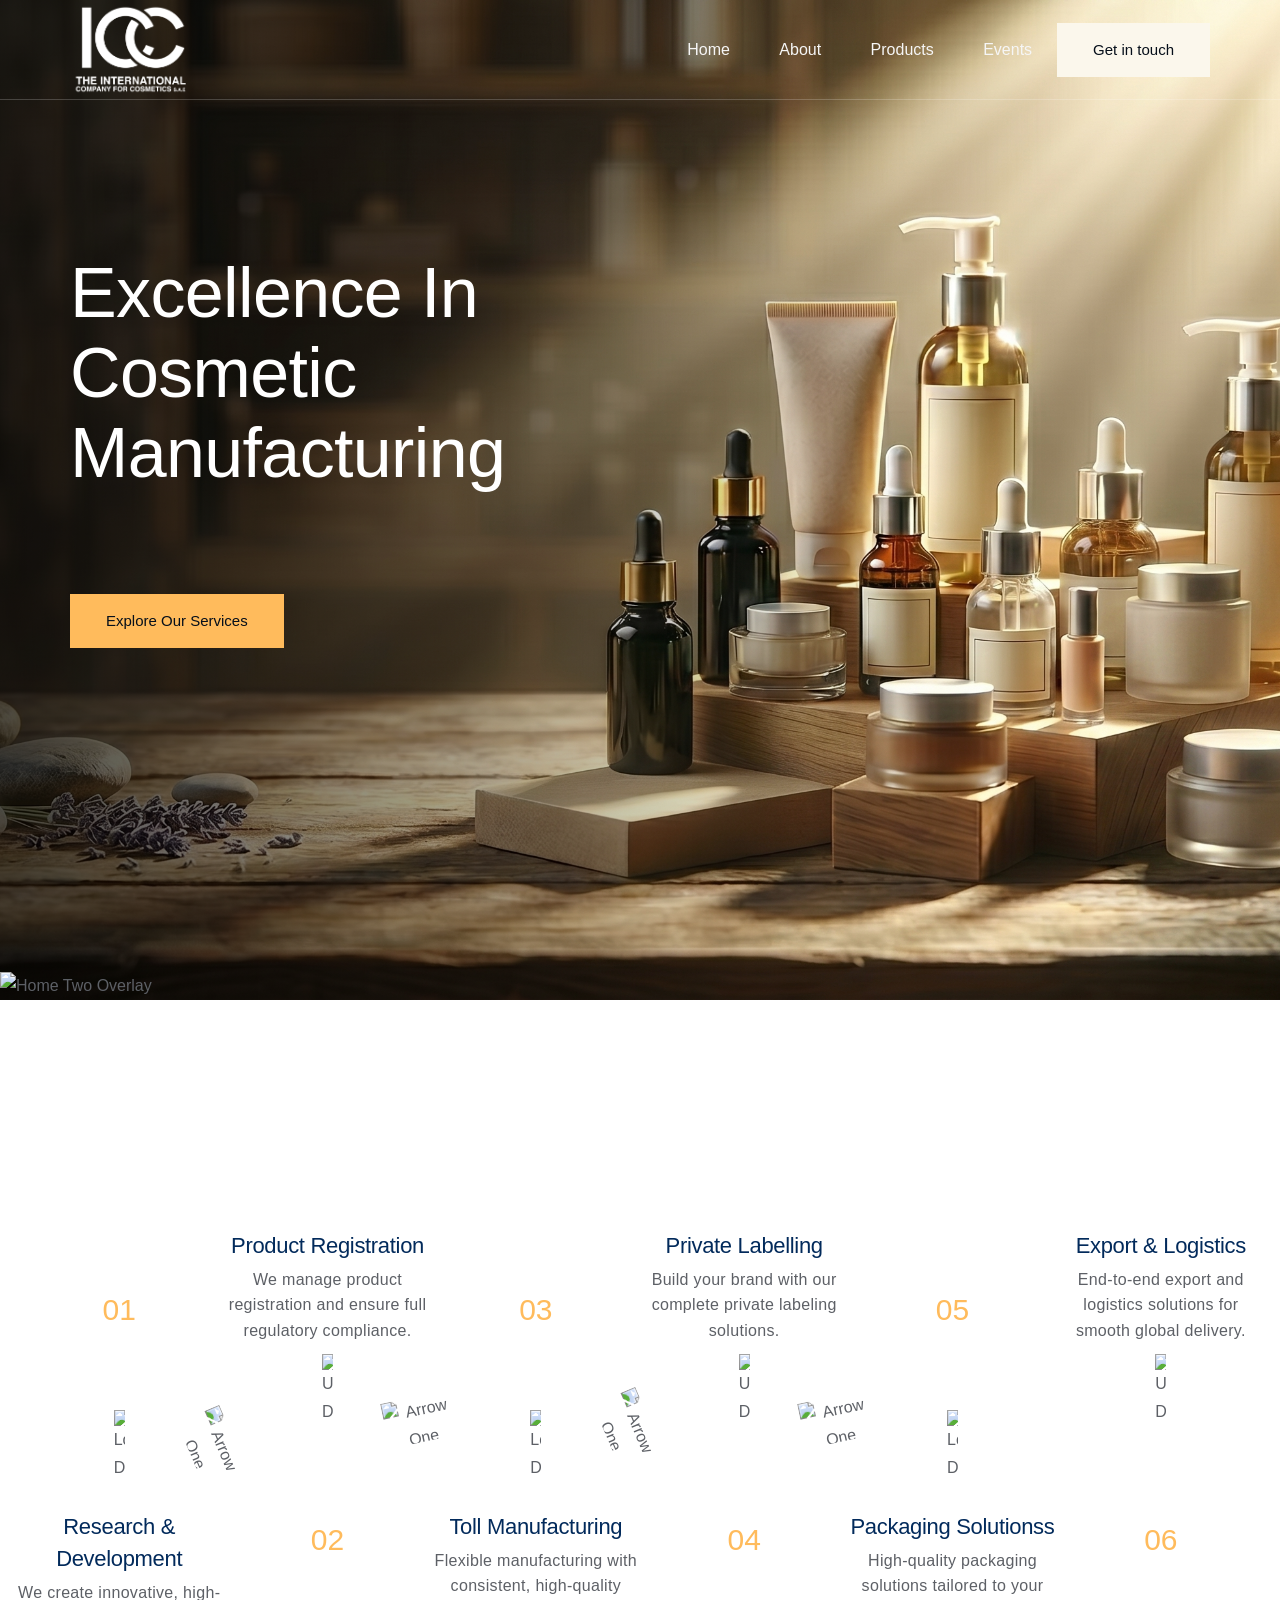
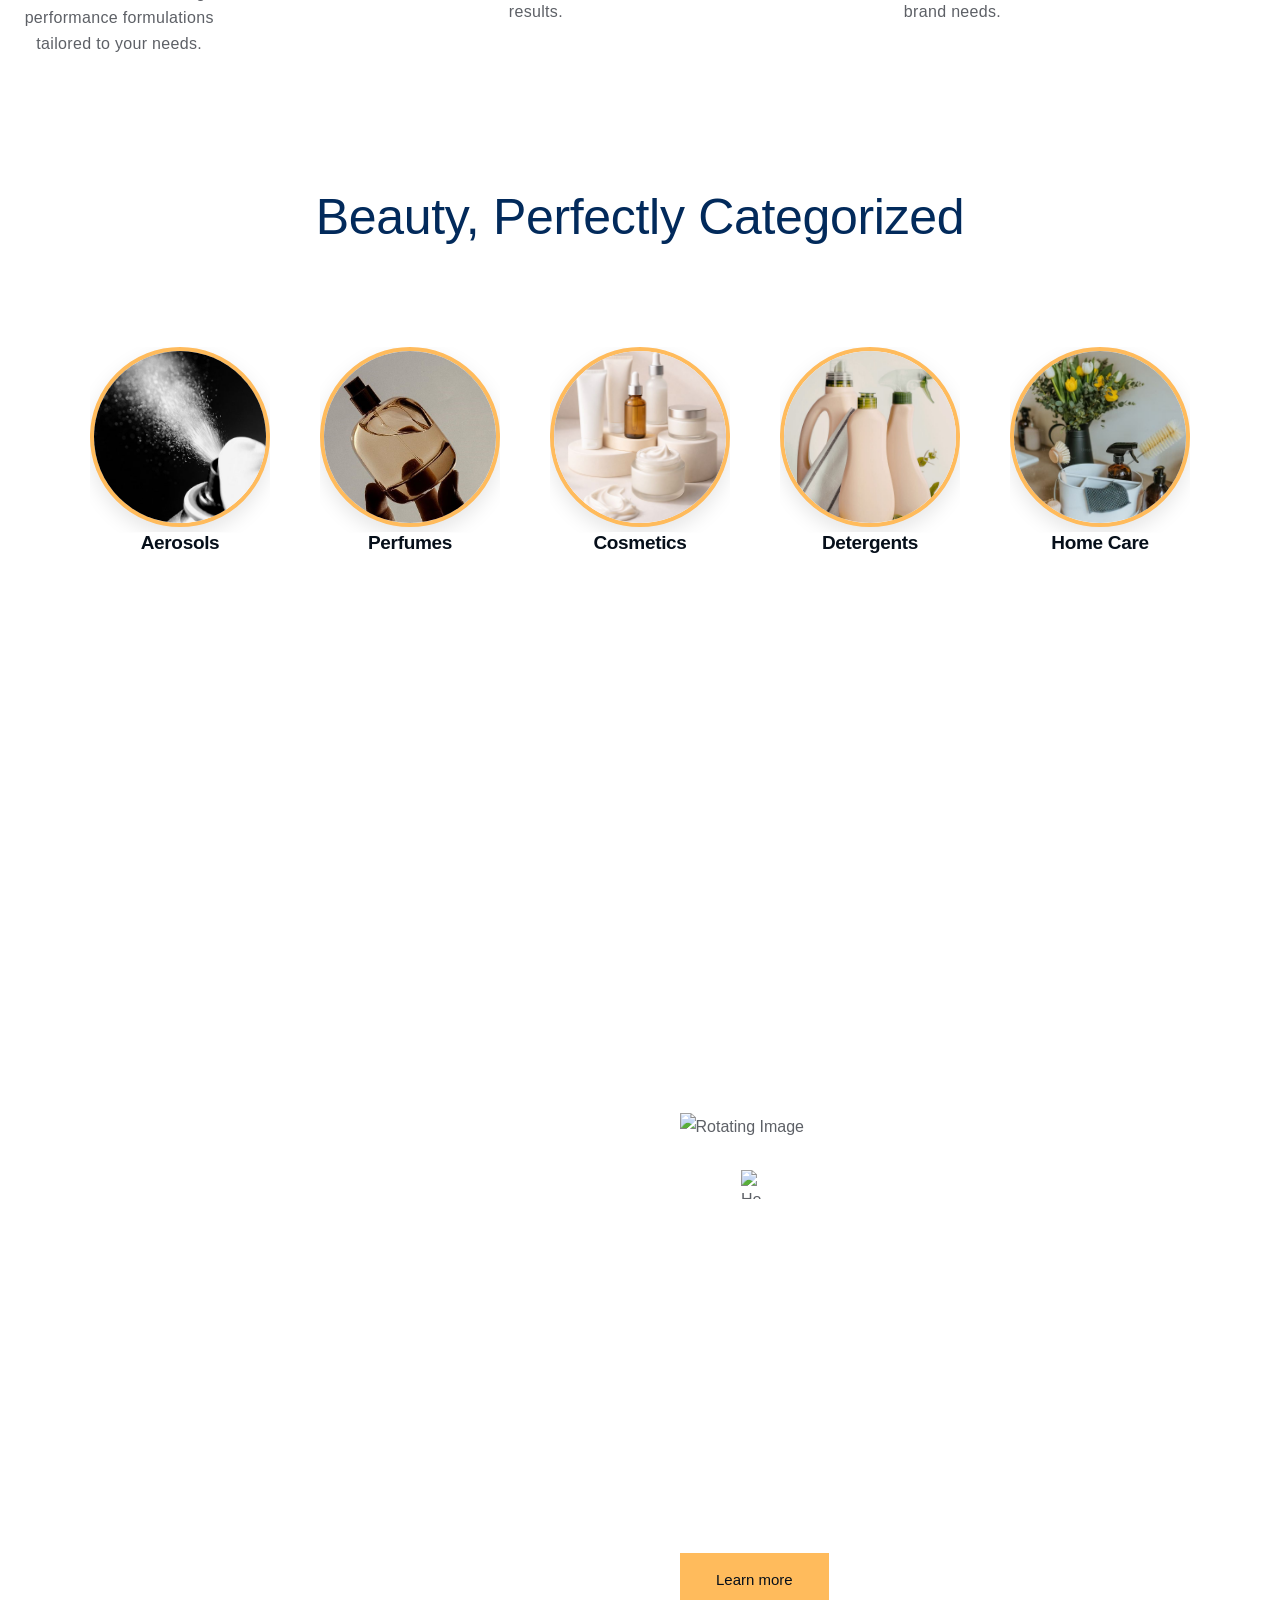
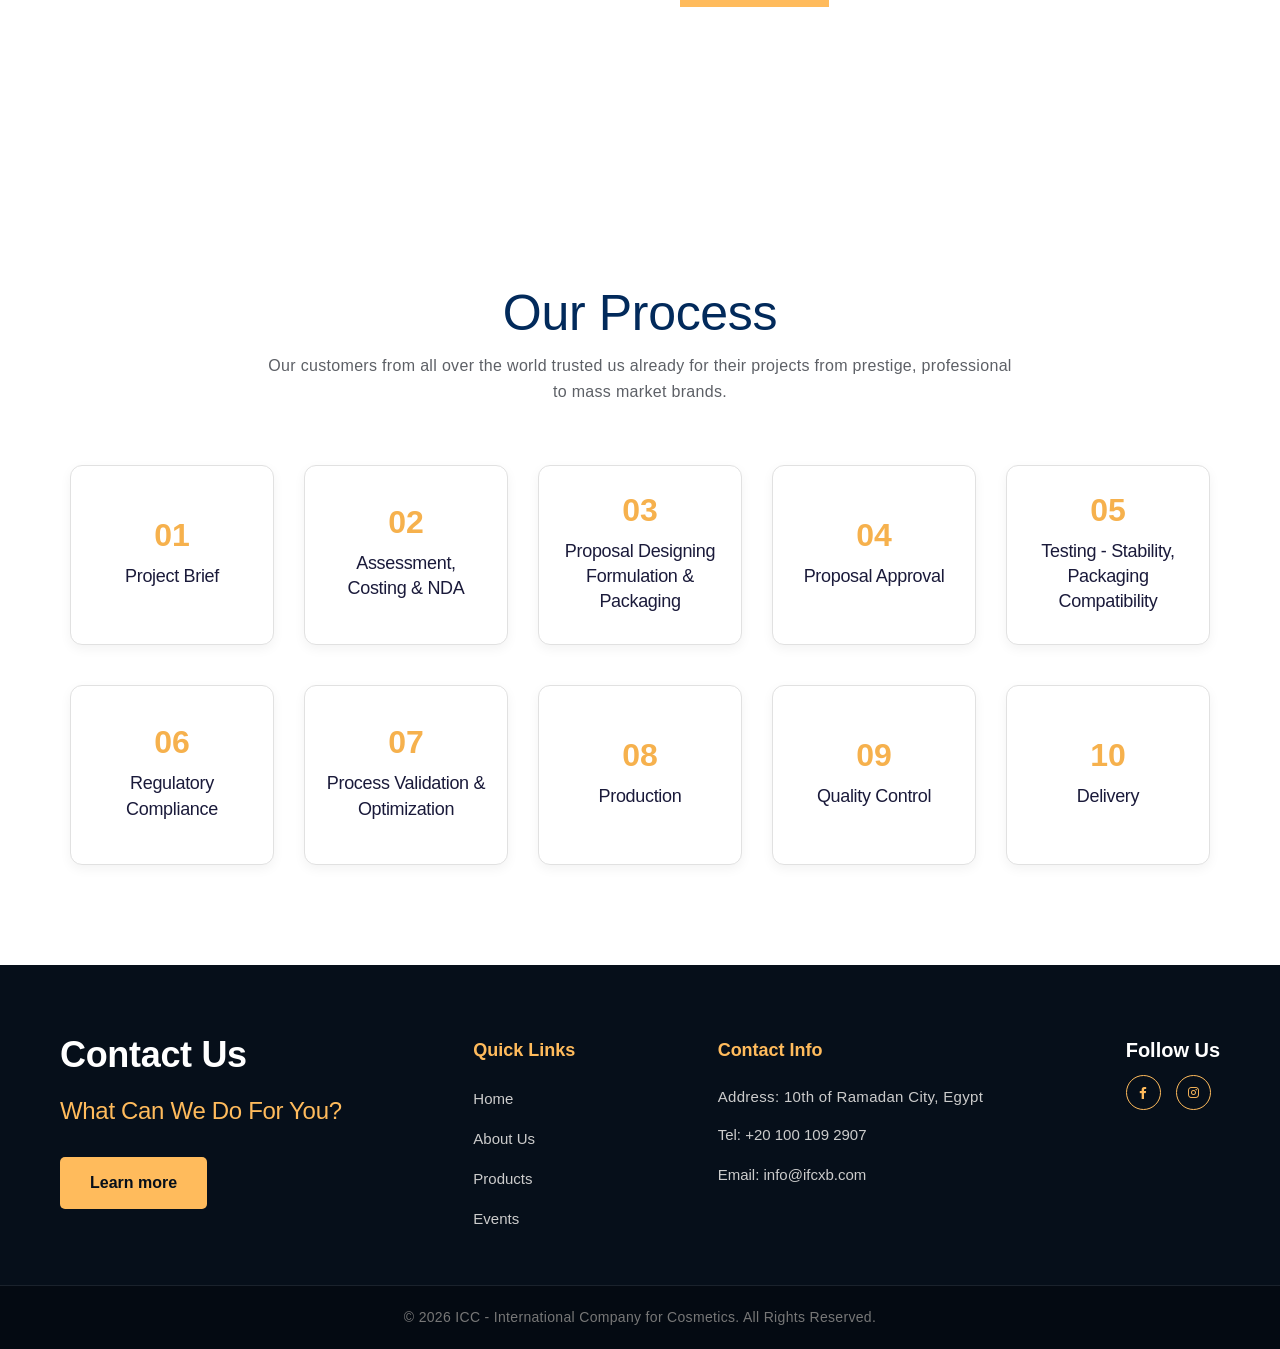
==== commit ffec919f: "changes" ====
--- a/index.html
+++ b/index.html
@@ -742,16 +742,9 @@
                 data-w-id="b2f4e6cf-f1be-af7f-1043-5bab6765e64f"
                 class="navbar-menu-dropdown w-dropdown"
               >
-                <div class="menu-link-toggle white-menu w-dropdown-toggle">
-                  <!-- <img
-                    src="https://cdn.prod.website-files.com/6514fcb62305724bd718a07d/65150ee0f77621cc18fe19b1_Dropdown-Icon.svg"
-                    alt="Dropdown Icon"
-                    width="20"
-                    height="20"
-                    class="dropdown-icon color-white"
-                  /> -->
-                  <div>Events</div>
-                </div>
+                <a href="./events.html" class="menu-link-toggle white-menu w-nav-link">
+    Events
+  </a>
                 <!-- <nav class="dropdown-list w-dropdown-list">
                   <div class="dropdown-linklist">
                     <a
@@ -797,7 +790,7 @@
             
                
               </div> -->
-                          <a href="./contact-us.html" class="mobile-get-in-touch">Get in touch</a>
+           <a href="./contact-us.html" class="mobile-get-in-touch">Get in touch</a>
             </div>
           </div>
           <div class="button-and-card-wrap">
@@ -1292,7 +1285,7 @@
         </div> -->
       </div>
       <div class="w-layout-hflex about-one-social-flex-block">
-        <div class="service-block">Our Categorized</div>
+        <div class="service-block">Our Categories</div>
         <img
           src="https://cdn.prod.website-files.com/6514fcb62305724bd718a07d/6527db6ed845e12e5db202c1_Service-Line.png"
           width="219"
@@ -1333,7 +1326,7 @@
         <div class="w-layout-hflex about-three-learn-more-block">
           <div class="about-three-learn-left">
             <img
-              src="./assets/machine.png"
+              src="./assets/machine.webp"
               data-w-id="108be9cd-97df-a757-9bab-4d76572fc4bc"
               width="626"
               height="609"
@@ -1546,7 +1539,7 @@
                         <a href="./index.html">Home</a>
                         <a href="./about.html">About Us</a>
                         <a href="./products.html">Products</a>
-                        <a href="/events">Events</a>
+                        <a href="./events.html">Events</a>
                     </div>
                     
                     <div class="footer-link-col">
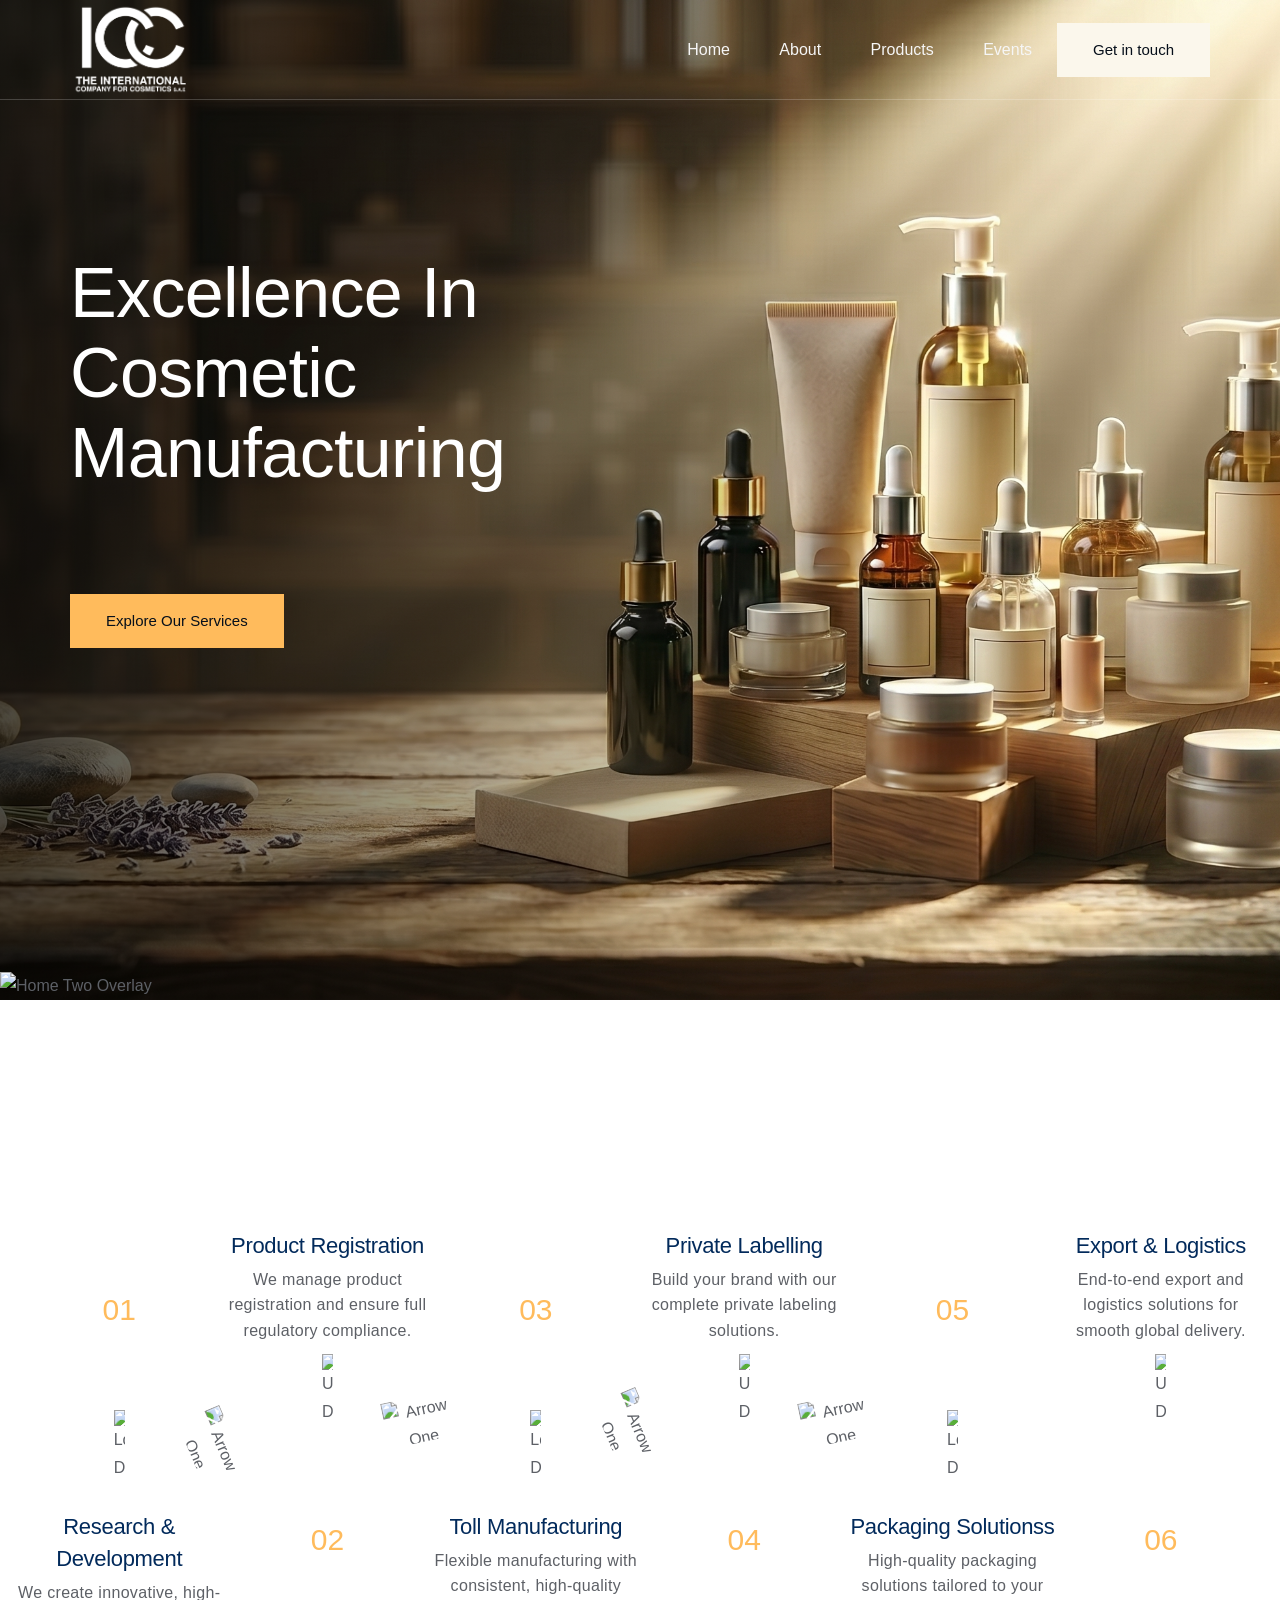
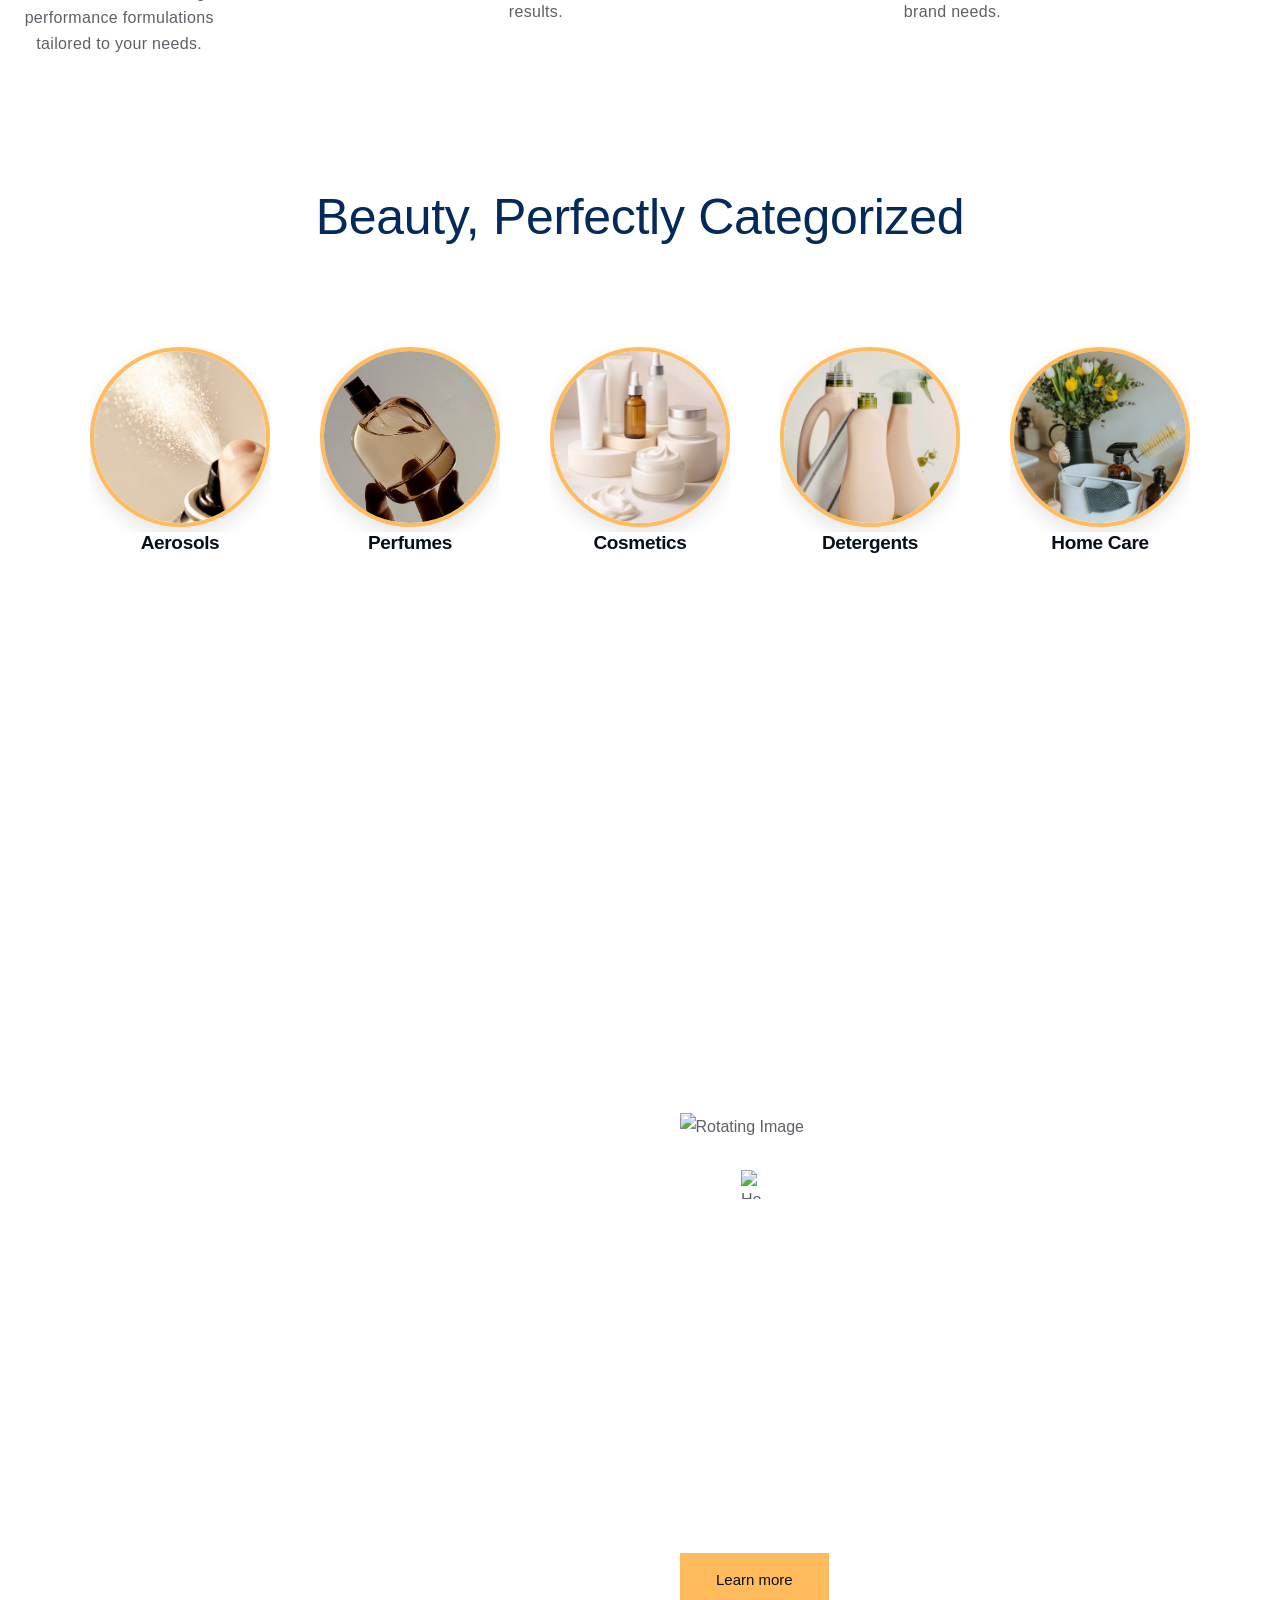
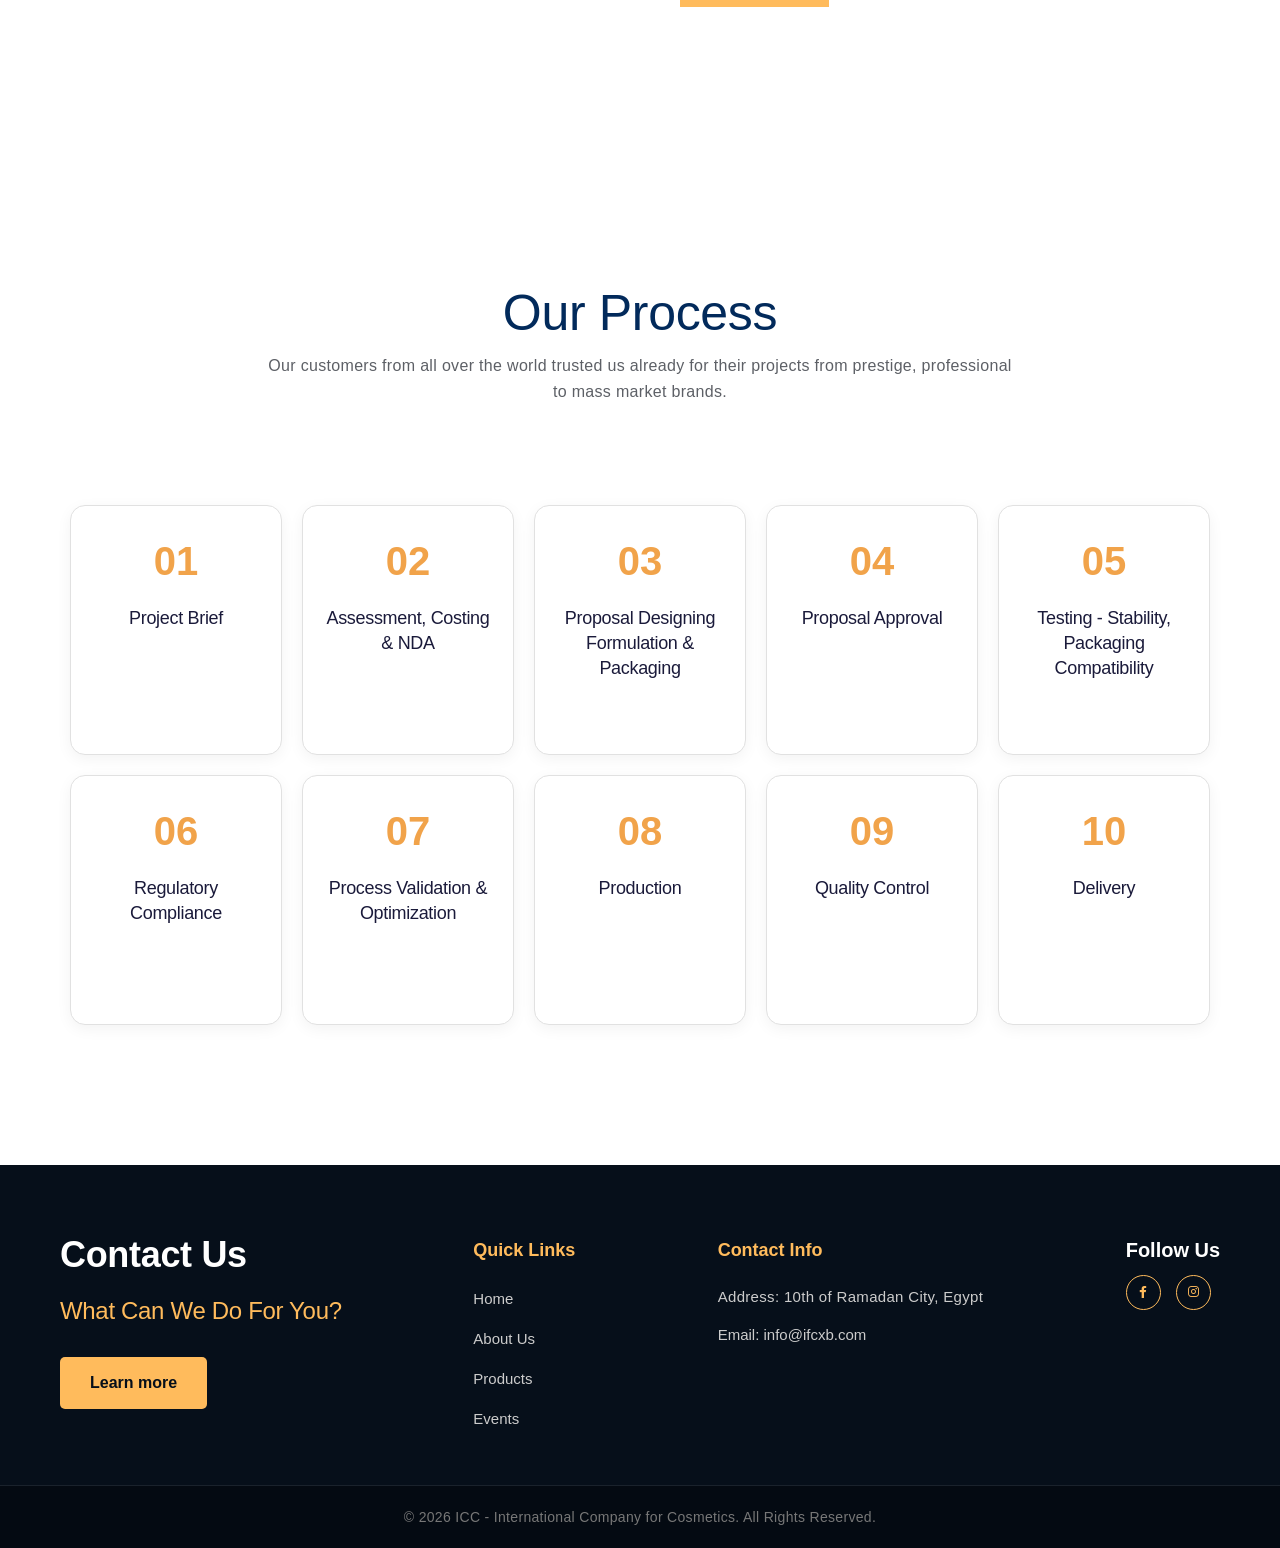
==== commit 9e38afb5: "changes" ====
--- a/index.html
+++ b/index.html
@@ -537,6 +537,7 @@
               height="90"
               alt="White Logo"
               class="autofit"
+              loading="lazy"
           /></a>
           <div role="navigation" class="home-one-navbar-menu w-nav-menu">
             <div class="navbar-menu-left">
@@ -919,6 +920,7 @@
             width="72.5"
             height="46"
             class="arrow-img-left"
+            loading="lazy"
           />
           <div class="w-layout-vflex number-image-bg-outer">
             <div class="number-img-bg-inner"><div>01</div></div>
@@ -928,6 +930,7 @@
               alt="Lower Dot"
               height="81"
               class="arrow-down-img"
+              loading="lazy"
             />
           </div>
           <div class="w-layout-vflex number-text-block-outer">
@@ -947,6 +950,7 @@
               alt="Upper Dot"
               height="86"
               class="arrow-down-img"
+              loading="lazy"
             />
             <div class="number-img-bg-inner"><div>02</div></div>
           </div>
@@ -956,6 +960,7 @@
             alt="Arrow One"
             height="46"
             class="arrow-img-left arrow-img-right"
+            loading="lazy"
           />
         </div>
         <div class="number-block">
@@ -965,6 +970,7 @@
             width="72.5"
             height="46"
             class="arrow-img-left"
+            loading="lazy"
           />
           <div class="w-layout-vflex number-image-bg-outer">
             <div class="number-img-bg-inner"><div>03</div></div>
@@ -974,6 +980,7 @@
               alt="Lower Dot"
               height="81"
               class="arrow-down-img"
+              loading="lazy"
             />
           </div>
           <div class="w-layout-vflex number-text-block-outer">
@@ -988,6 +995,7 @@
             width="72.5"
             height="46"
             class="arrow-img-left arrow-img-right"
+            loading="lazy"
           />
           <div class="w-layout-vflex number-text-block-outer">
             <h3 class="home-three-number-heading">Private Labelling</h3>
@@ -1000,6 +1008,7 @@
               alt="Upper Dot"
               height="86"
               class="arrow-down-img"
+              loading="lazy"
             />
             <div class="number-img-bg-inner"><div>04</div></div>
           </div>
@@ -1013,6 +1022,7 @@
               alt="Lower Dot"
               height="81"
               class="arrow-down-img"
+              loading="lazy"
             />
           </div>
           <div class="w-layout-vflex number-text-block-outer">
@@ -1039,6 +1049,7 @@
               alt="Upper Dot"
               height="86"
               class="arrow-down-img"
+              loading="lazy"
             />
             <div class="number-img-bg-inner"><div>06</div></div>
           </div>
@@ -1096,6 +1107,7 @@
         src="./assets/aerosols.jpg"
         class="autofit full-width"
         alt="Aerosols"
+        loading="lazy"
       />
     </div>
 
@@ -1133,6 +1145,7 @@
         src="./assets/perfumes.jpg"
         class="autofit full-width"
         alt="Perfumes"
+        loading="lazy"
       />
     </div>
 
@@ -1170,6 +1183,7 @@
         src="./assets/cosmetics.jpg"
         class="autofit full-width"
         alt="Cosmetics"
+        loading="lazy"
       />
     </div>
 
@@ -1207,6 +1221,7 @@
         src="./assets/detergents.jpg"
         class="autofit full-width"
         alt="Home care"
+        loading="lazy"
       />
     </div>
 
@@ -1244,6 +1259,7 @@
         src="./assets/home-care.jpg"
         class="autofit full-width"
         alt="Home care"
+        loading="lazy"
       />
     </div>
 
@@ -1292,6 +1308,7 @@
           height="2"
           alt="Service Line"
           class="image-height-auto middle-align"
+          loading="lazy"
         />
       </div>
     </section>
@@ -1331,7 +1348,7 @@
               width="626"
               height="609"
               alt="Home Three About Image"              sizes="(max-width: 479px) 100vw, (max-width: 767px) 94vw, 626px"
-              class="autofit"
+              class="autofit" loading="lazy"
             />
           </div>
           <div class="about-three-learn-right">
@@ -1343,12 +1360,14 @@
                   height="143"
                   alt="Rotating Image"
                   class="rotate-image"
+                  loading="lazy"
                 /><img
                   src="https://cdn.prod.website-files.com/6514fcb62305724bd718a07d/65150ac201897d1fe3d86472_Home-One-Down-Arrow.svg"
                   width="20"
                   height="29"
                   alt="Home One Down Arrow"
                   class="play-icon"
+                  loading="lazy"
                 />
                </a
               >
@@ -1374,6 +1393,7 @@
                     width="18"
                     height="2"
                     class="autofit"
+                    loading="lazy"
                   />
                   <div class="counter-text">Happy clients</div>
                 </div>
@@ -1385,6 +1405,7 @@
                     width="18"
                     height="2"
                     class="autofit"
+                    loading="lazy"
                   />
                   <div class="counter-text">Complete project</div>
                 </div>
@@ -1396,6 +1417,7 @@
                     width="18"
                     height="2"
                     class="autofit"
+                    loading="lazy"
                   />
                   <div class="counter-text">We are countries</div>
                 </div>
@@ -1436,6 +1458,7 @@
                 height="100"
                 alt="Discover How Img"
                 class="autofit"
+                loading="lazy"
               />
             </div>
             <div class="text-two">how</div>
@@ -1449,6 +1472,7 @@
                 height="83"
                 alt="Our Oil Image"
                 class="autofit"
+                loading="lazy"
               />
             </div>
             <div class="text-two">oil &amp; Gas Project</div>
@@ -1462,6 +1486,7 @@
                 height="98"
                 alt="Compleate Work Image"
                 class="autofit"
+                loading="lazy"
               />
             </div>
             <div class="text-two">Work</div>
@@ -1545,7 +1570,7 @@
                     <div class="footer-link-col">
                         <h4>Contact Info</h4>
                         <p>Address: 10th of Ramadan City, Egypt</p>
-                        <a href="tel:+20123456789">Tel: +20 100 109 2907</a>
+                        <!-- <a href="tel:+20123456789">Tel: +20 100 109 2907</a> -->
                         <a href="mailto:info@ifcxb.com">Email: info@ifcxb.com</a>
                     </div>
 
--- a/styles/index.css
+++ b/styles/index.css
@@ -16849,4 +16849,46 @@
         border-radius: 8px;
         font-weight: bold;
     }
+}
+.home-three-benefits-grid {
+    display: grid;
+    grid-template-columns: repeat(5, 1fr); 
+    gap: 20px;
+    padding: 40px 0;
+}
+
+.home-three-benefits-card {
+    display: flex;
+    flex-direction: column;
+    align-items: center;
+    justify-content: flex-start; 
+    background: #fff;
+    padding: 30px 20px;
+    border-radius: 15px;
+    box-shadow: 0 4px 15px rgba(0,0,0,0.05);
+    text-align: center;
+    min-height: 250px; 
+}
+
+.step-number {
+    font-size: 2.5rem;
+    font-weight: bold;
+    color: #f1a34a; 
+    margin-bottom: 20px;
+    height: 50px; 
+    display: flex;
+    align-items: center;
+}
+
+.margin-bottom-none {
+    font-size: 1.1rem;
+    line-height: 1.4;
+    color: #1a2b48; 
+    margin: 0;
+}
+
+@media (max-width: 991px) {
+    .home-three-benefits-grid {
+        grid-template-columns: repeat(2, 1fr);
+    }
 }
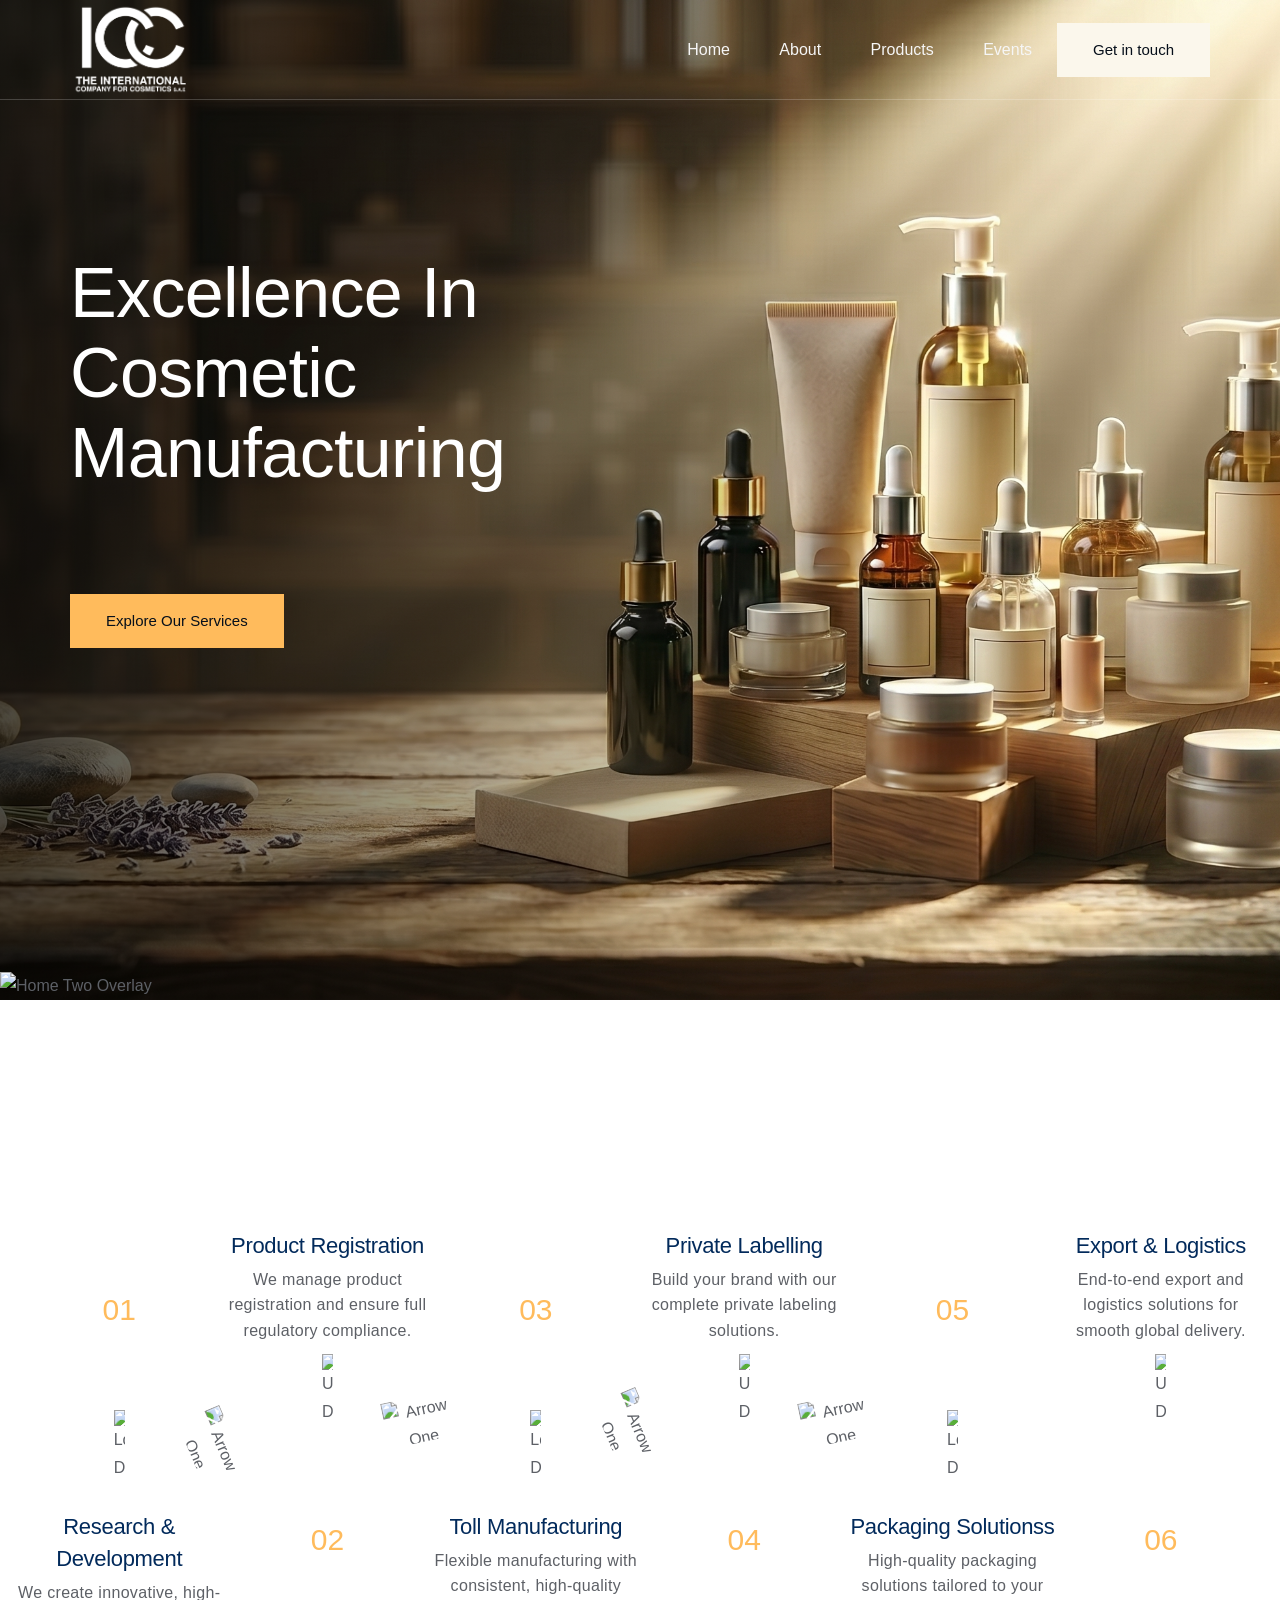
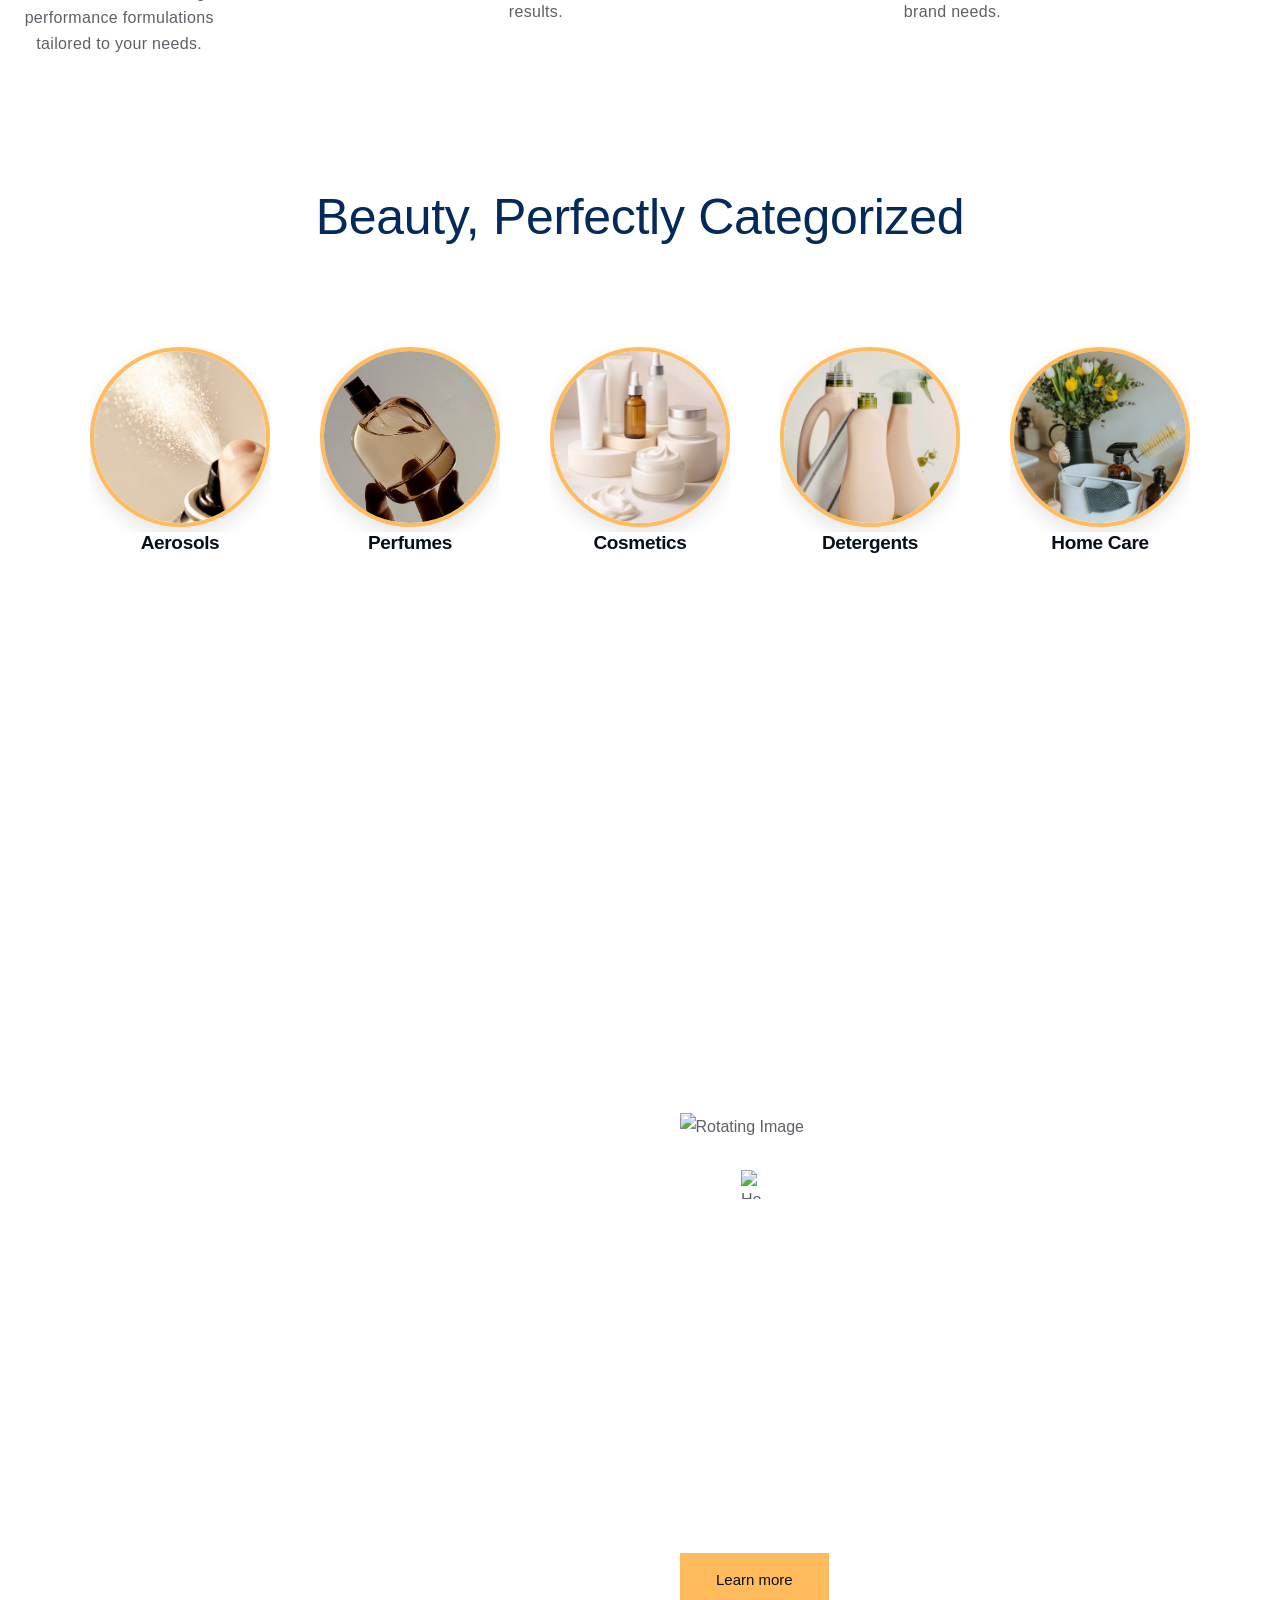
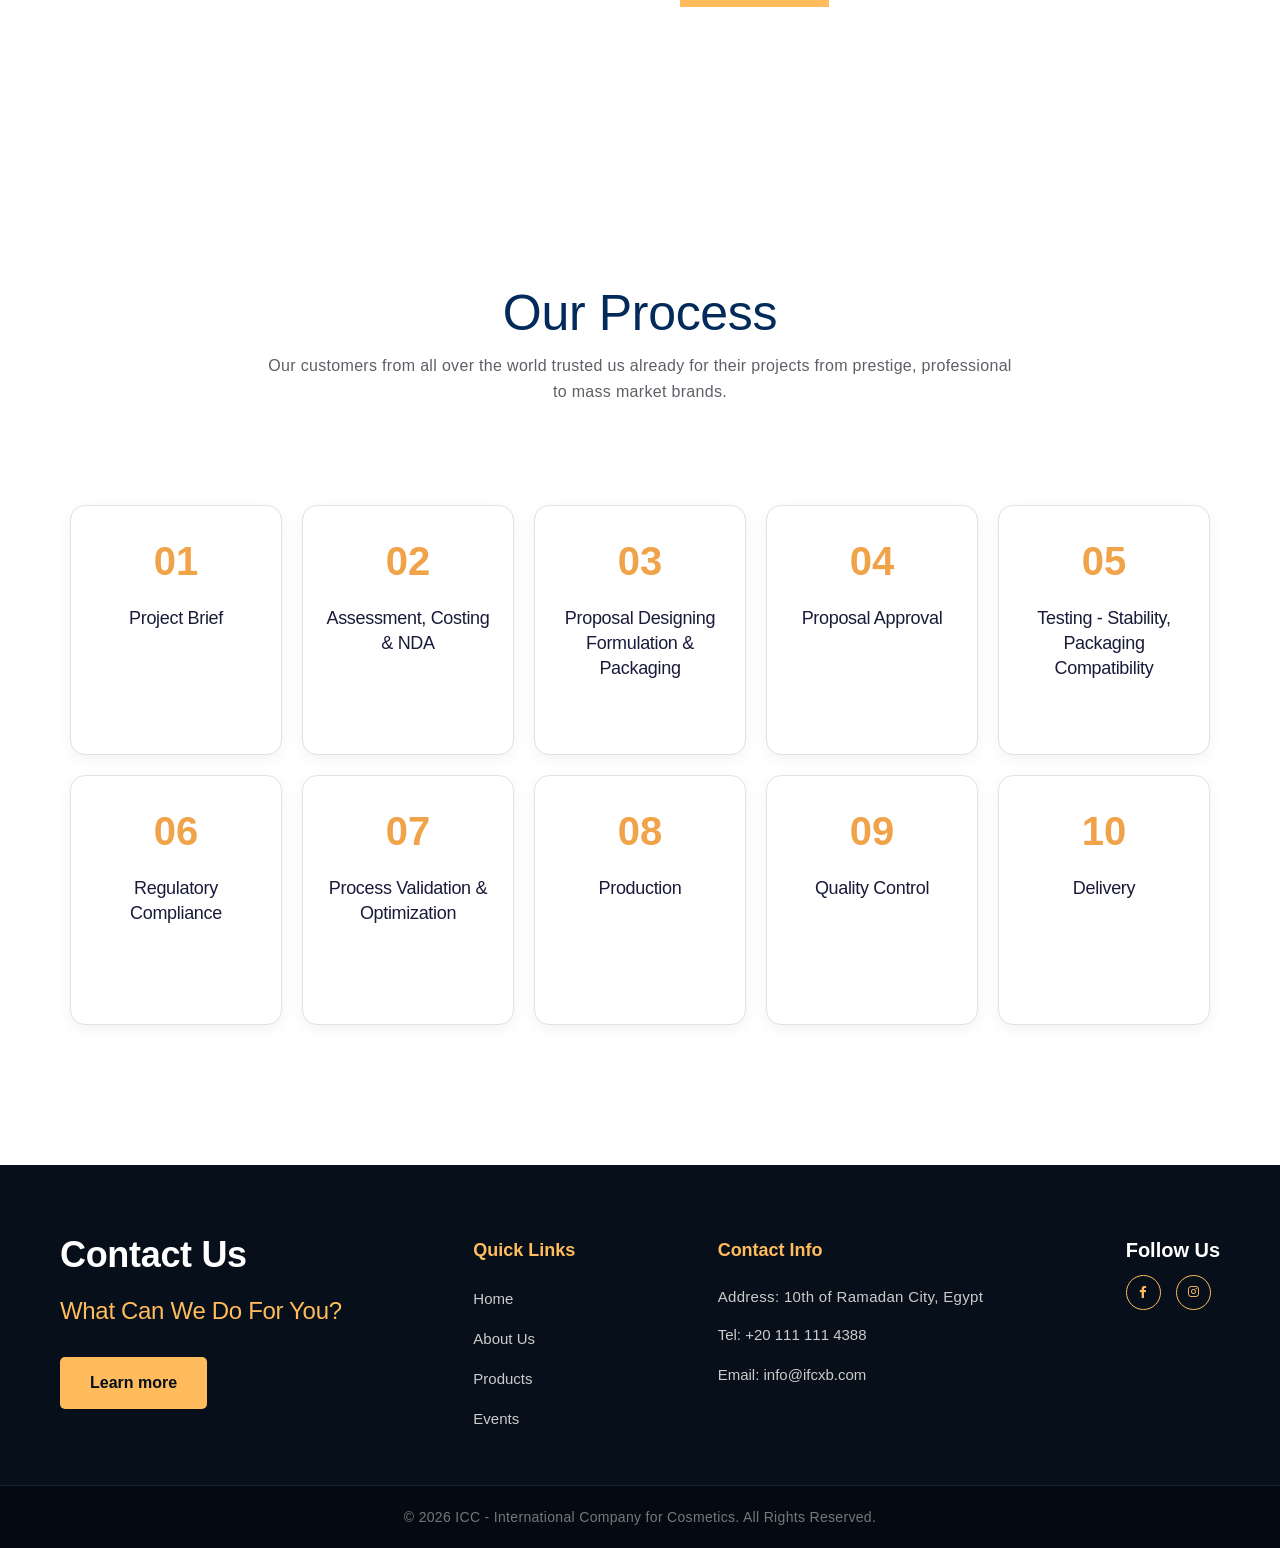
==== commit 404cda34: "changes" ====
--- a/index.html
+++ b/index.html
@@ -1570,7 +1570,7 @@
                     <div class="footer-link-col">
                         <h4>Contact Info</h4>
                         <p>Address: 10th of Ramadan City, Egypt</p>
-                        <!-- <a href="tel:+20123456789">Tel: +20 100 109 2907</a> -->
+                        <a href="tel:+20 111 111 4388">Tel: +20 111 111 4388</a>
                         <a href="mailto:info@ifcxb.com">Email: info@ifcxb.com</a>
                     </div>
 
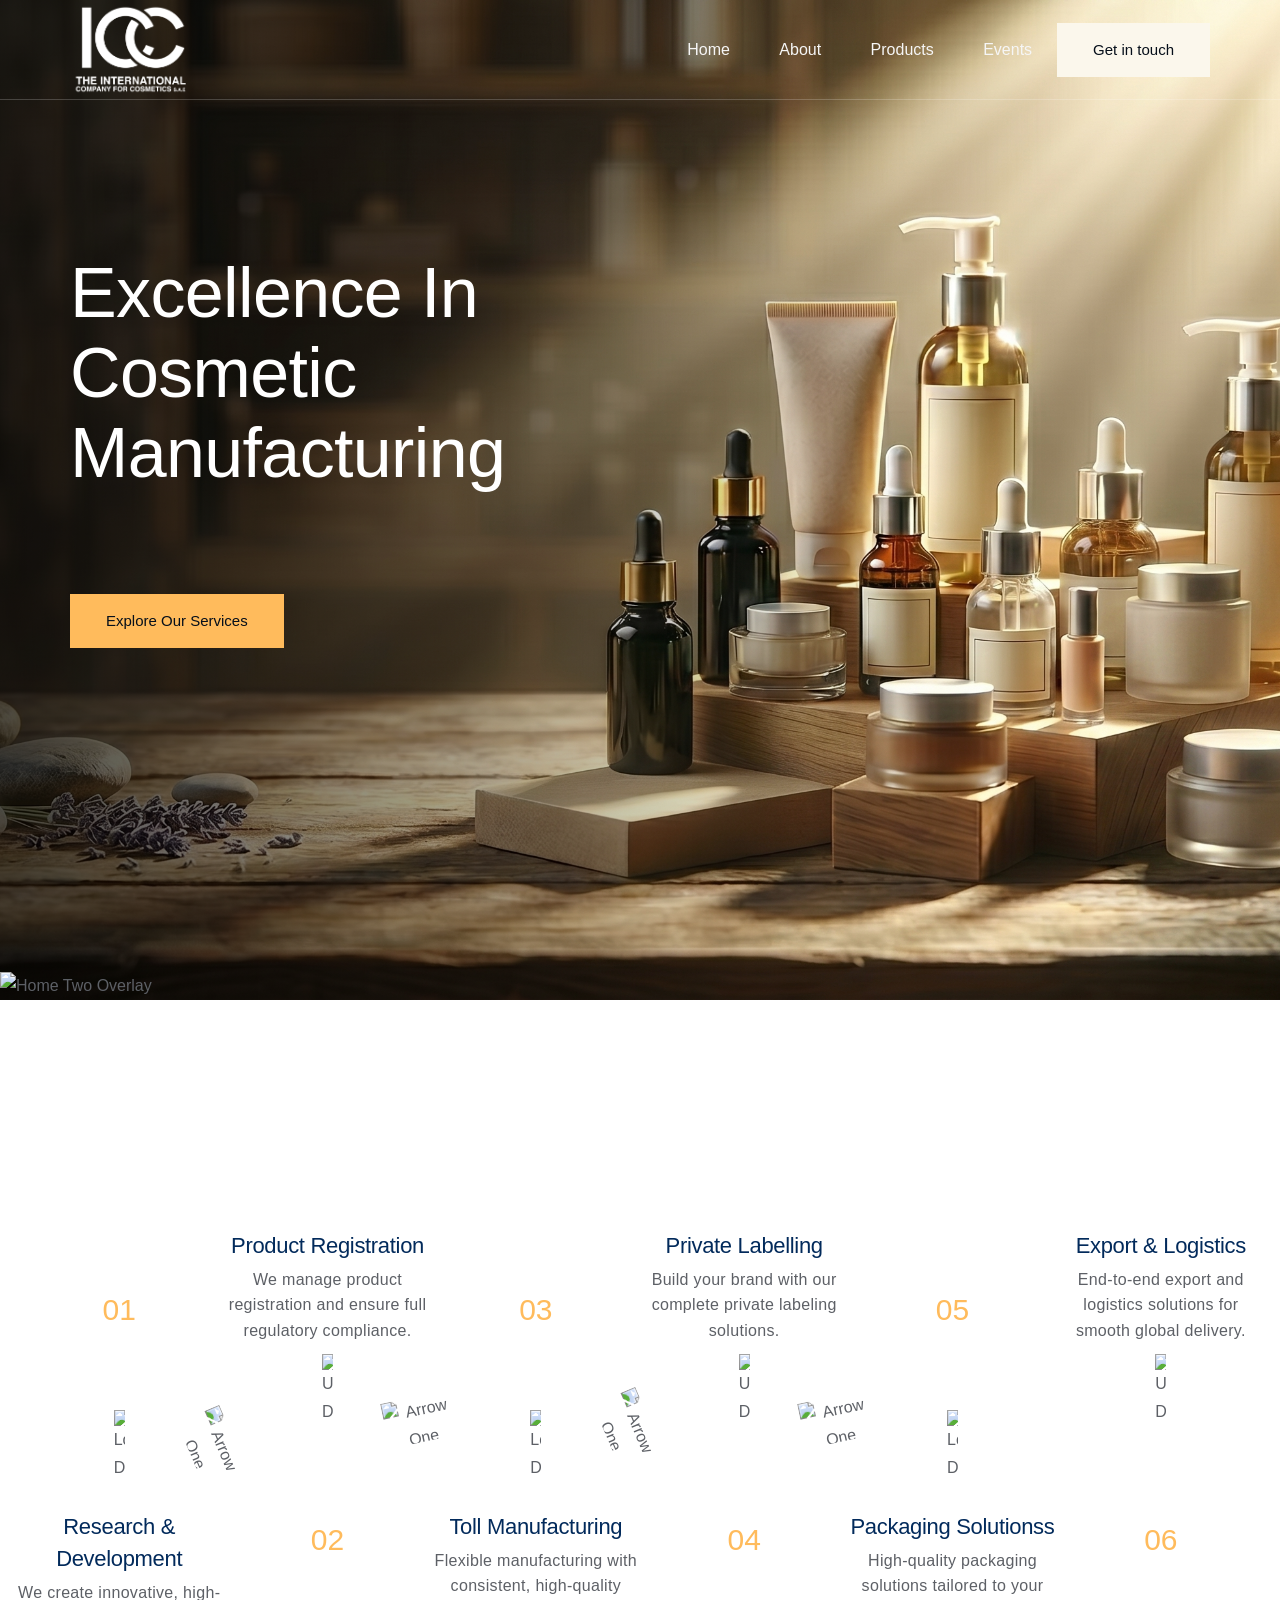
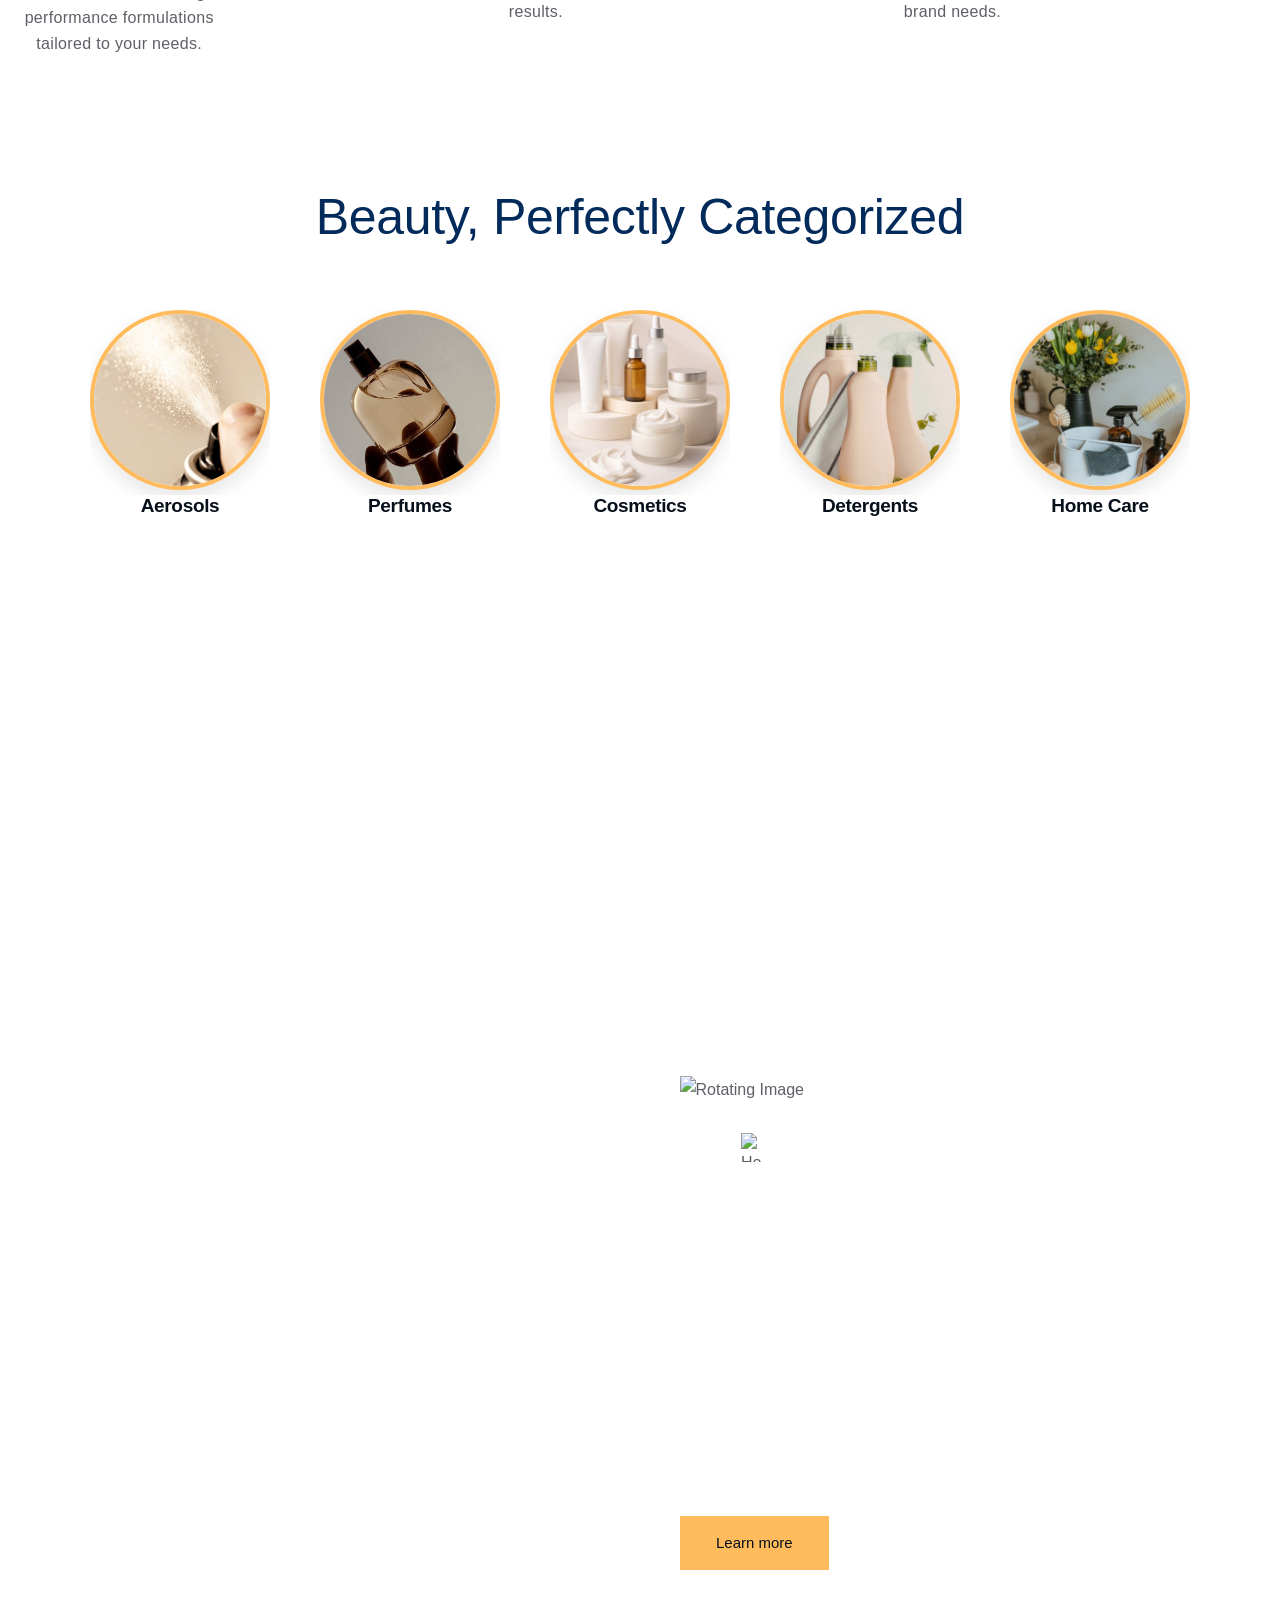
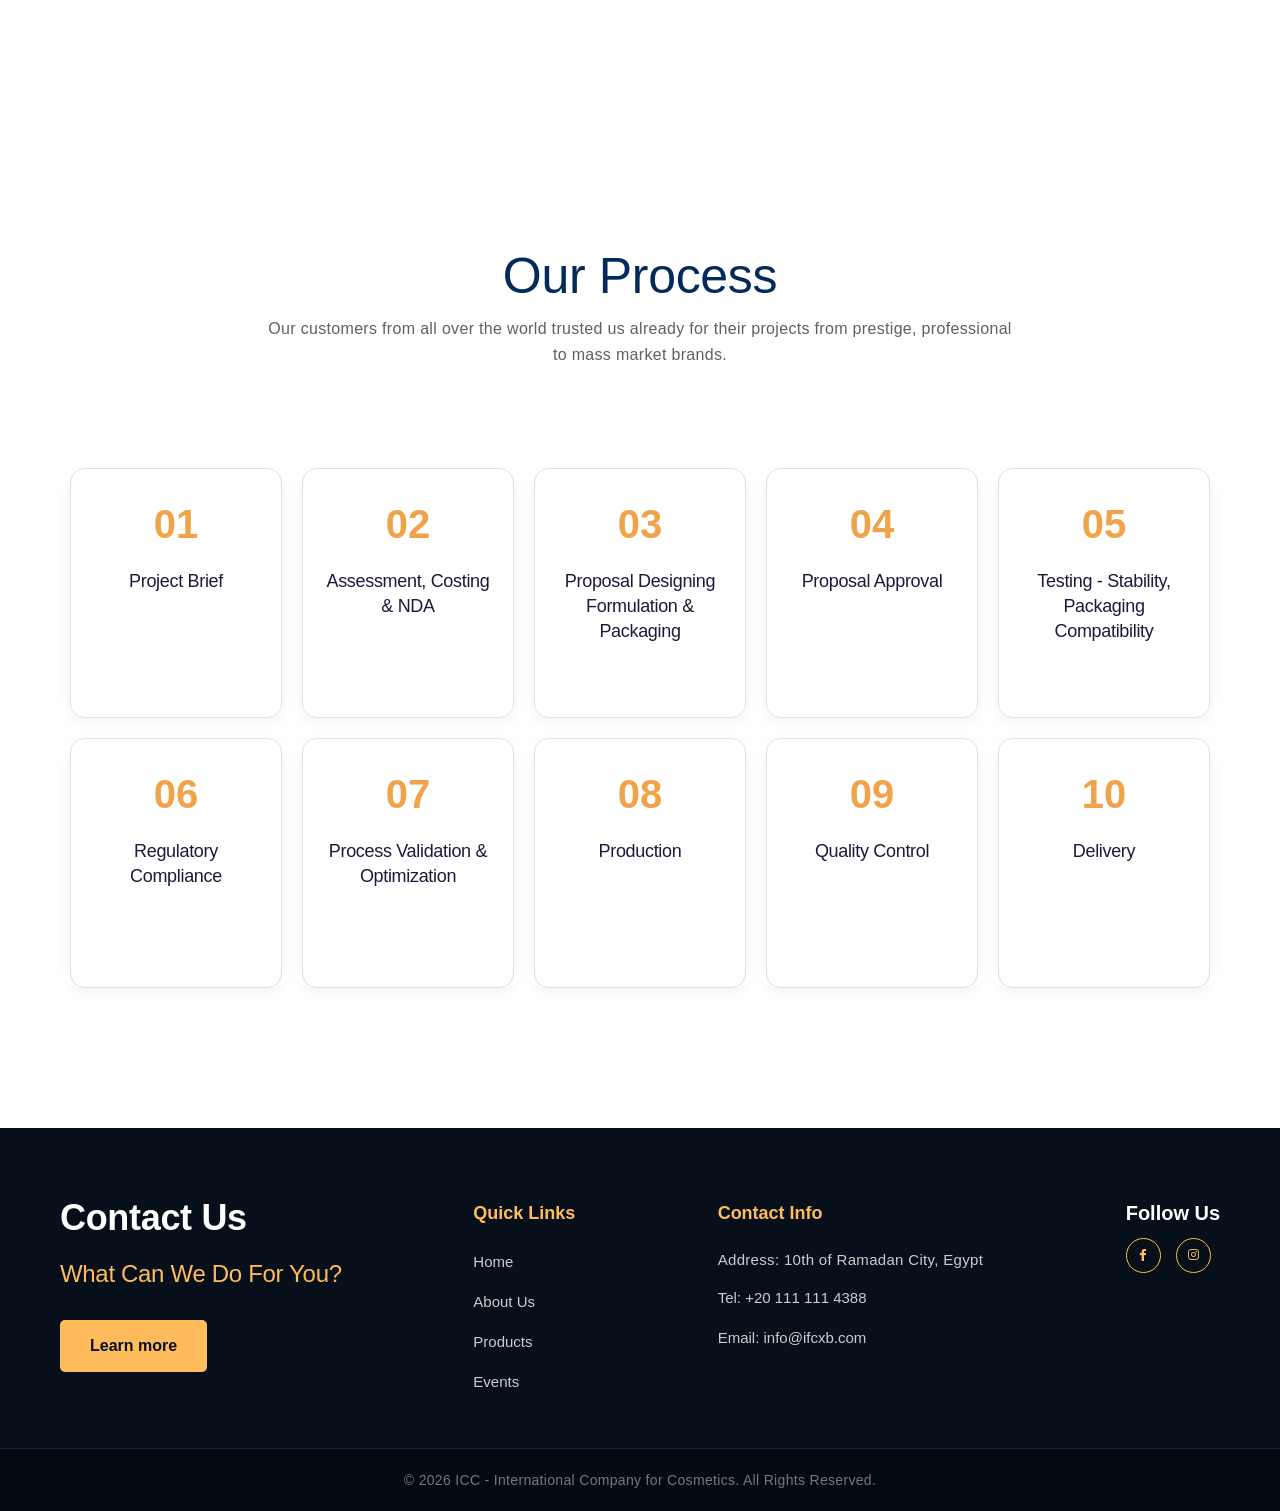
==== commit a0f359cf: "changes" ====
--- a/index.html
+++ b/index.html
@@ -1076,7 +1076,7 @@
     </section>
      <section class="home-one-provide-section">
       <div class="w-layout-blockcontainer container-one w-container">
-        <div class="w-layout-vflex home-one-we-provide-block" style="margin-bottom: 80px;">
+        <div class="w-layout-vflex home-one-we-provide-block">
           <h2
             data-w-id="17818a9b-7116-69cf-8140-38087c9f3d95"
             class="margin-bottom-twenty margin-top-zero home-one-we-provide-text"
--- a/styles/index.css
+++ b/styles/index.css
@@ -13198,7 +13198,7 @@
   }
 
   .home-three-provide-section {
-    padding-bottom: 70px;
+    padding-bottom: 30px;
   }
 
   .home-three-service-outer-flex {
@@ -15881,12 +15881,12 @@
   .number-block.number-block-revers {
     flex-direction: column-reverse;
   }
-
+/* 
   .home-three-learn-more-clients-block {
     grid-row-gap: 20px;
     flex-direction: column;
     display: flex;
-  }
+  } */
 
   .counter-heading {
     font-size: 1.7rem;
@@ -16712,7 +16712,7 @@
 @media (max-width: 768px) {
     .footer-content-wrapper {
         flex-direction: column;
-        text-align: center;
+        /* text-align: center; */
     }
     .footer-links-grid {
         width: 100%;
@@ -16728,8 +16728,8 @@
 
 @media (max-width: 767px) {
     .home-one-provide-section {
-        margin-top: 60px !important; 
-        padding-top: 20px;
+        margin-top: 2px !important; 
+        /* padding-top: 20px; */
     }
 
     .home-one-provide-block {
@@ -16891,4 +16891,28 @@
     .home-three-benefits-grid {
         grid-template-columns: repeat(2, 1fr);
     }
+}
+
+@media (max-width: 768px) {
+    .footer-links-grid {
+        display: grid;
+        grid-template-columns: 1fr 1fr; 
+        gap: 20px; 
+    }
+
+    .footer-links-grid .footer-link-col:nth-child(2) {
+        grid-column: 2;
+        grid-row: 1;   
+    }
+
+    .footer-links-grid .footer-link-col:nth-child(1) {
+        grid-column: 1; 
+        grid-row: 1;    
+    }
+
+    .footer-social-col {
+        grid-column: span 2; 
+        grid-row: 2;         
+        text-align: center;  
+    }
 }
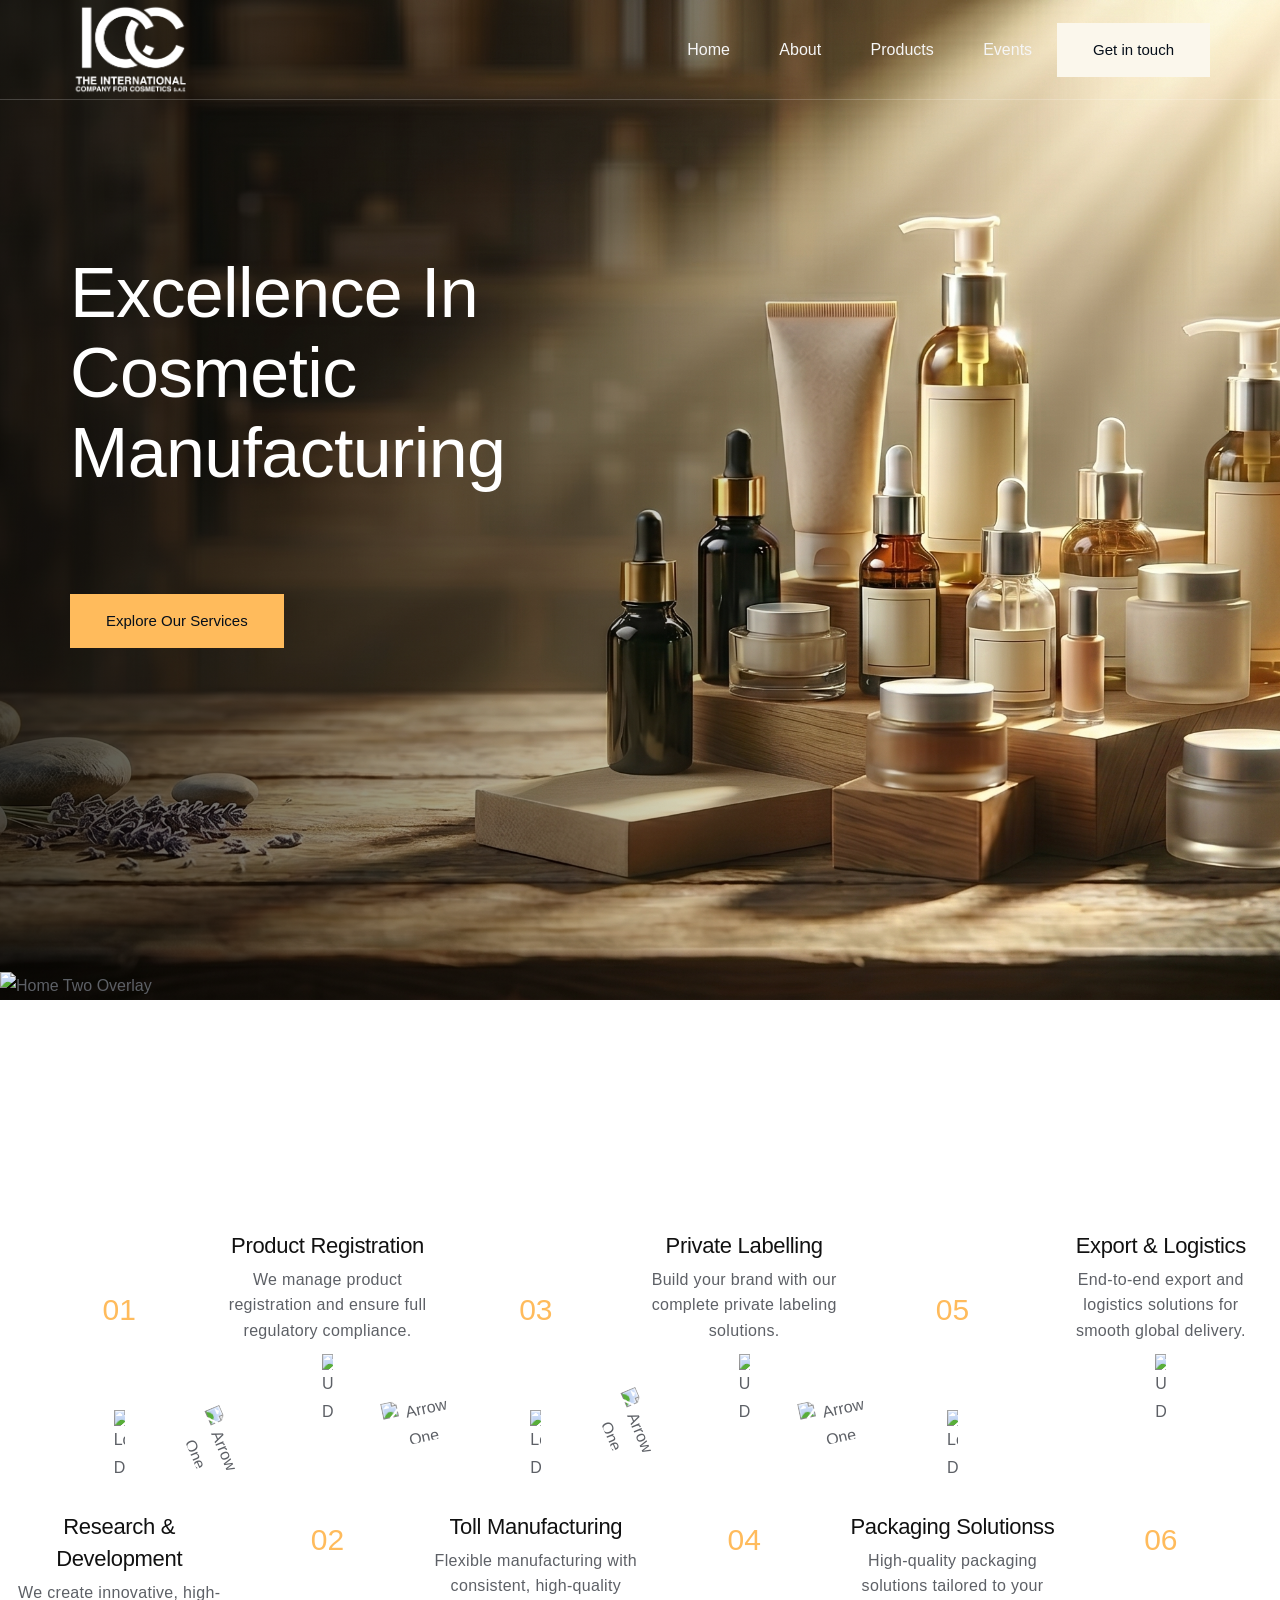
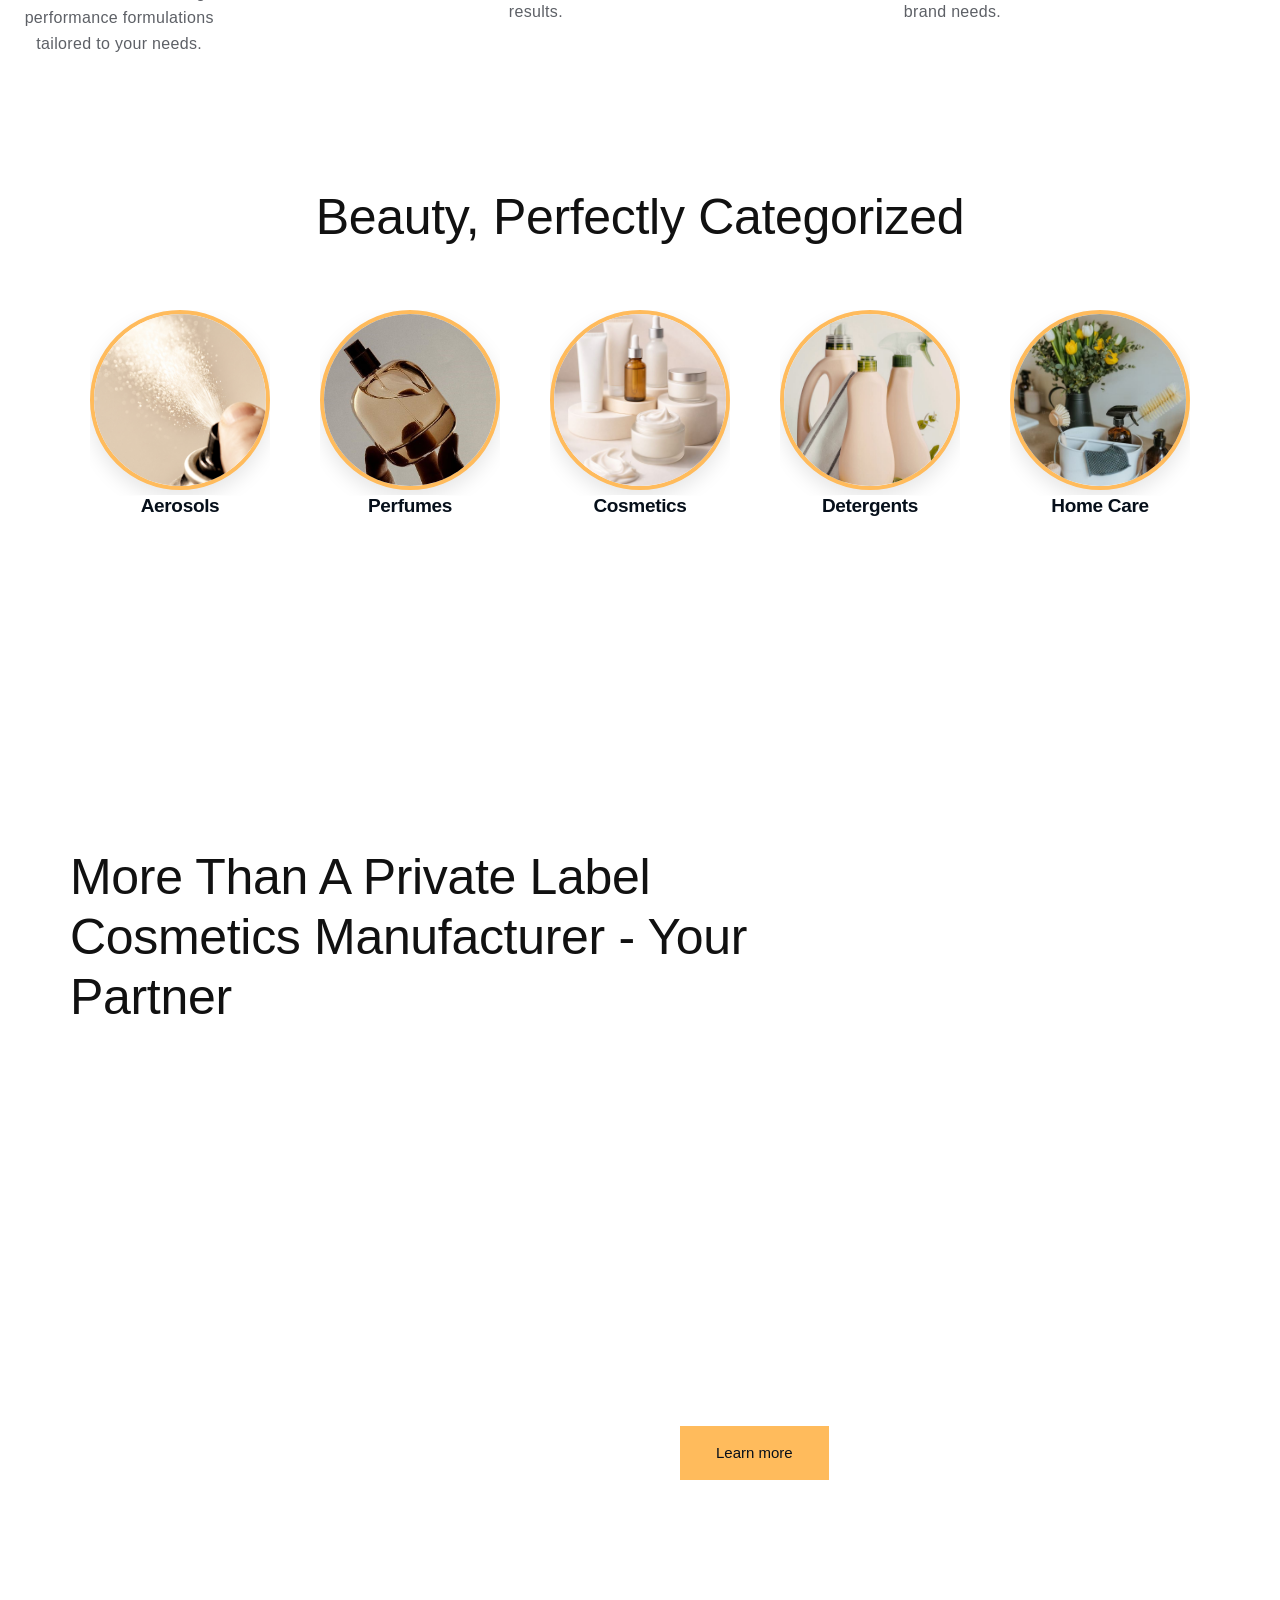
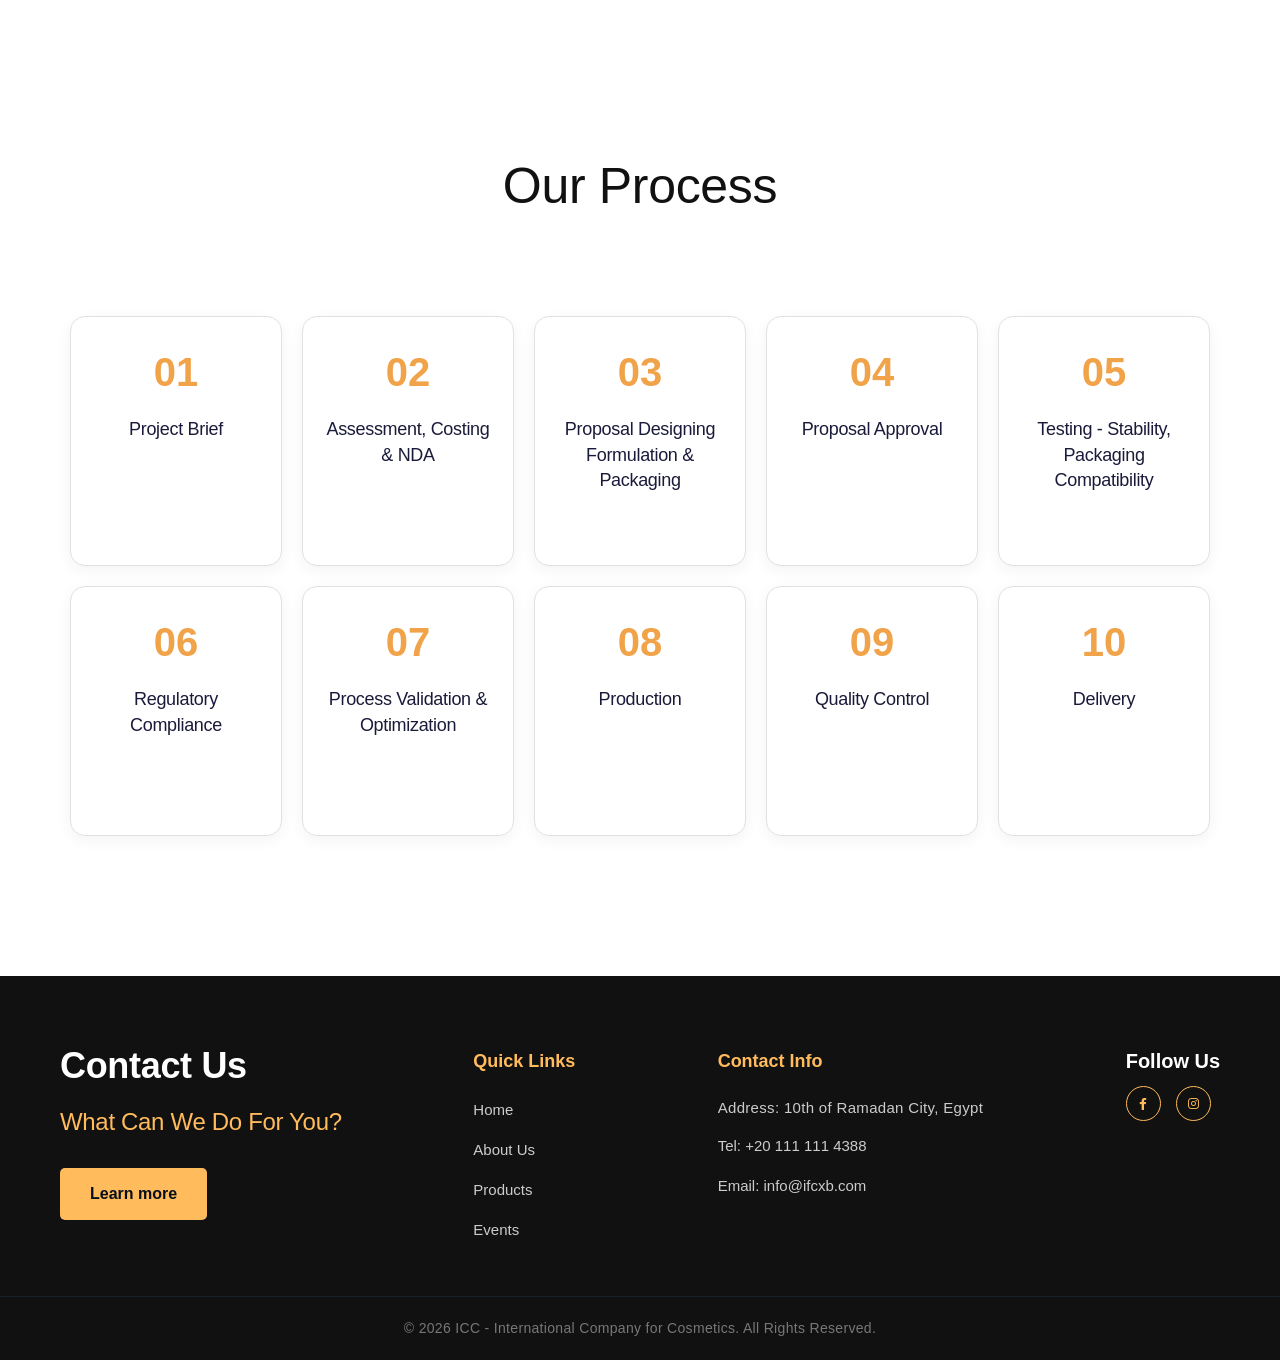
==== commit 2c1048ba: "changes" ====
--- a/index.html
+++ b/index.html
@@ -1316,7 +1316,7 @@
     <section class="home-three-about-section">
       <div class="w-layout-blockcontainer container-one w-container">
         <div class="w-layout-vflex home-three-about-block">
-          <img
+          <!-- <img
             src="https://cdn.prod.website-files.com/6514fcb62305724bd718a07d/65276e9341a3b58a61f3f91c_About-Us-Img.webp"
             data-w-id="bf609717-250a-c07f-14f4-2fd25a04a545"
             width="701"
@@ -1330,11 +1330,11 @@
             "
             sizes="(max-width: 991px) 100vw, 701px"
             class="autofit about-img"
-          />
+          /> -->
         </div>
         <div class="home-three-mission-block">
           <h2
-            class="color-white margin-top-zero home-three-mission-block-heading"
+            class="margin-top-zero home-three-mission-block-heading"
           >
            More Than A Private Label Cosmetics
 Manufacturer - Your Partner
@@ -1343,7 +1343,7 @@
         <div class="w-layout-hflex about-three-learn-more-block">
           <div class="about-three-learn-left">
             <img
-              src="./assets/machine.webp"
+              src="./assets/machine.jpg"
               data-w-id="108be9cd-97df-a757-9bab-4d76572fc4bc"
               width="626"
               height="609"
@@ -1354,28 +1354,14 @@
           <div class="about-three-learn-right">
             <div class="lightbox-block home-three-lightbox">
               <a href="./about.html" class="lightbox-link w-inline-block w-lightbox"
-                ><img
-                  src="https://cdn.prod.website-files.com/6514fcb62305724bd718a07d/65150ac3c943fa1c59cda6ed_Rotating-Img.webp"
-                  width="143"
-                  height="143"
-                  alt="Rotating Image"
-                  class="rotate-image"
-                  loading="lazy"
-                /><img
-                  src="https://cdn.prod.website-files.com/6514fcb62305724bd718a07d/65150ac201897d1fe3d86472_Home-One-Down-Arrow.svg"
-                  width="20"
-                  height="29"
-                  alt="Home One Down Arrow"
-                  class="play-icon"
-                  loading="lazy"
-                />
+                >
                </a
               >
             </div>
             <div class="learn-more-inner-block">
               <p
-                data-w-id="ec9e3d56-6d89-0897-93cf-727eb426ff71"
-                class="color-grey"
+                data-w-id="ec9e3d56-6d89-0897-93cf-727eb426ff71" style="color: black;"
+               
               >
              More than a Private Label Cosmetics manufacturer, we deliver unique, ready-to-market products, based on your vision and your market requirements.
 
@@ -1498,9 +1484,9 @@
   <div class="w-layout-blockcontainer container-one w-container">
     <div class="w-layout-vflex home-three-benefits-wrap">
       <h2>Our Process</h2>
-      <p class="home-three-benefits-paragraph text-center">
+      <!-- <p class="home-three-benefits-paragraph text-center">
         Our customers from all over the world trusted us already for their projects from prestige, professional to mass market brands.
-      </p>
+      </p> -->
     </div>
     
     <div class="home-three-benefits-grid">
--- a/styles/index.css
+++ b/styles/index.css
@@ -2048,7 +2048,7 @@
 
 :root {
   --body-font: #5d6066;
-  --heading-main-color: #022a5b;
+  --heading-main-color: #111;
   --pale-yellow: #ffbb5c;
   --transparent: transparent;
   --white: white;
@@ -5417,7 +5417,7 @@
 }
 
 .home-three-about-section {
-  background-image: url("https://cdn.prod.website-files.com/6514fcb62305724bd718a07d/6516686333d9510e3656cc80_Leaders-Bg.webp");
+  background-image: url("../assets/bg.jpg");
   background-position: 50%;
   background-repeat: no-repeat;
   background-size: cover;
@@ -5473,7 +5473,7 @@
 }
 
 .counter-text {
-  color: #cecfd0;
+  color: black;
   font-family: Poppins, sans-serif;
   font-size: 1rem;
   line-height: 1.2rem;
@@ -16588,7 +16588,7 @@
 }
 
 .main-footer {
-    background-color: #060F1A; 
+    background-color: #111; 
     color: #ffffff;
     padding-top: 60px;
     font-family: sans-serif;
@@ -16697,7 +16697,7 @@
 }
 
 .footer-bottom {
-    background-color: #040a12;
+    background-color: #111;
     padding: 20px 0;
     text-align: center;
     border-top: 1px solid #1a222c;
